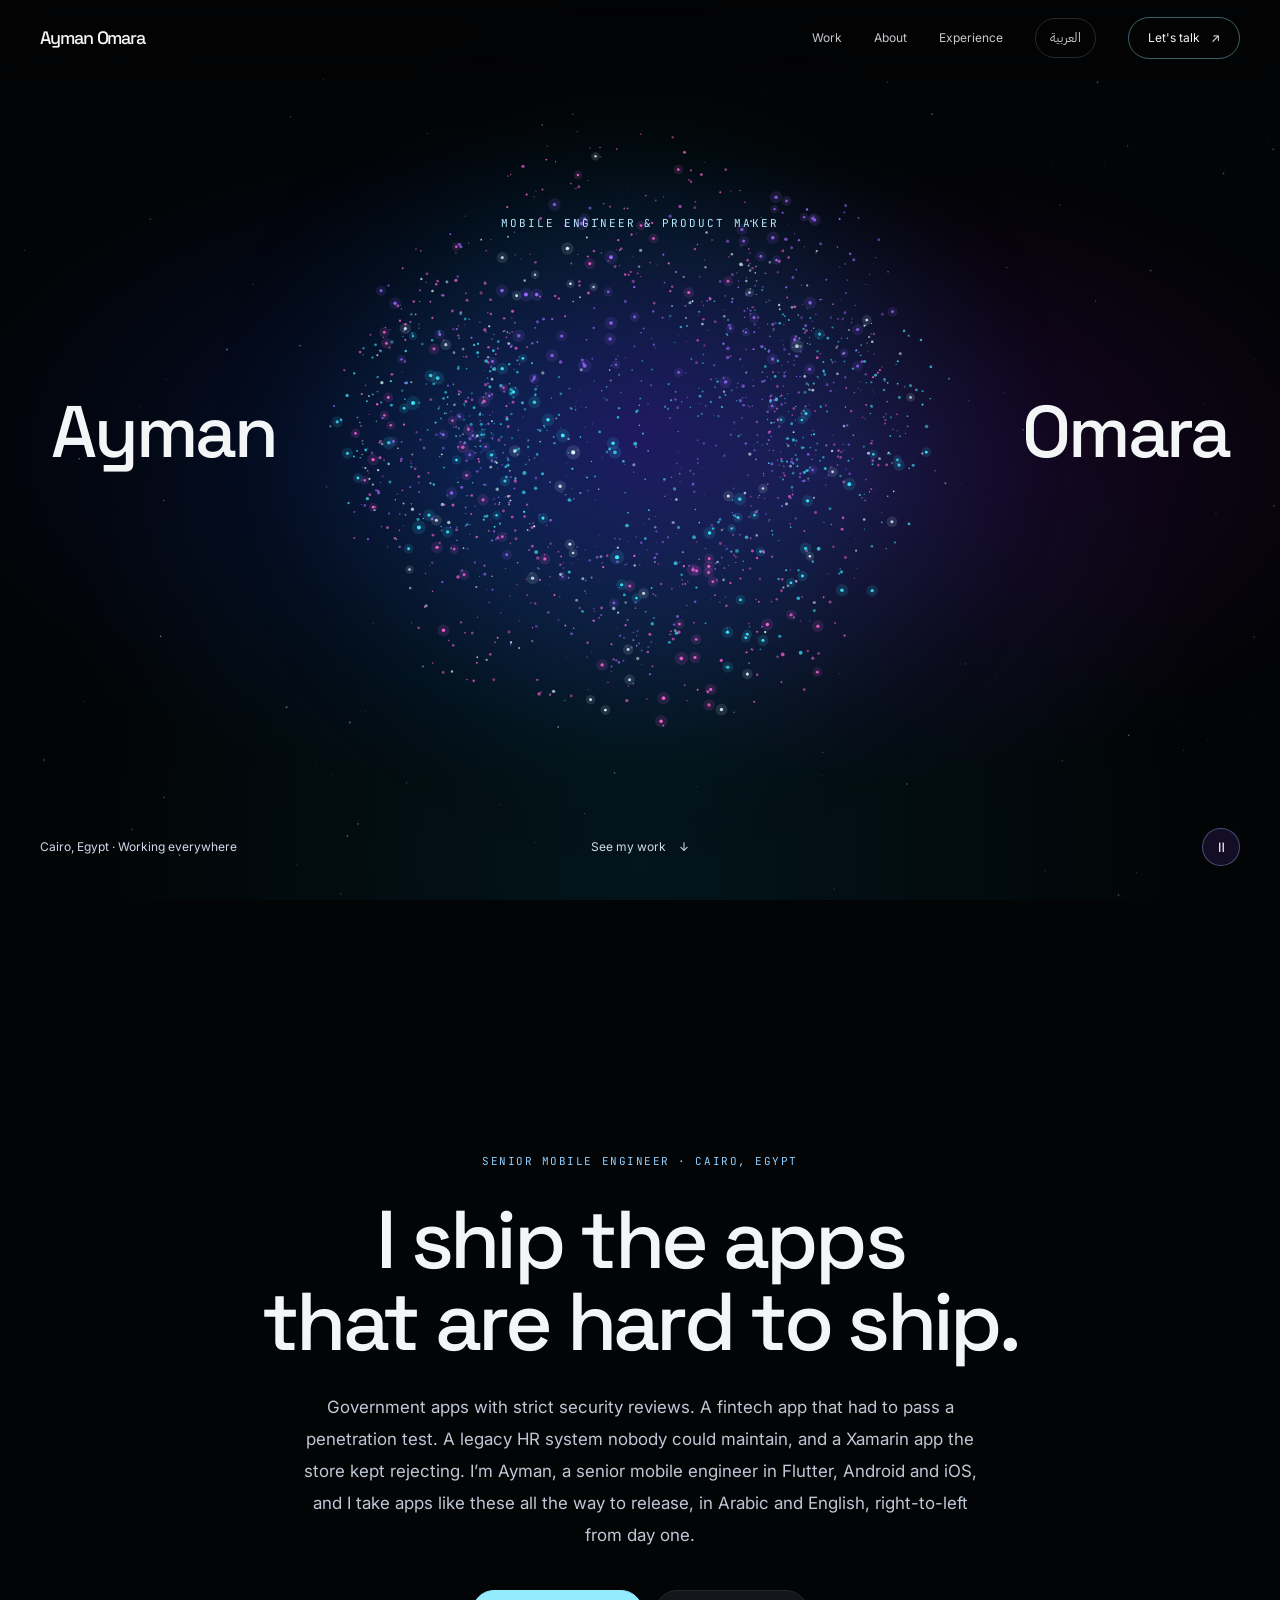
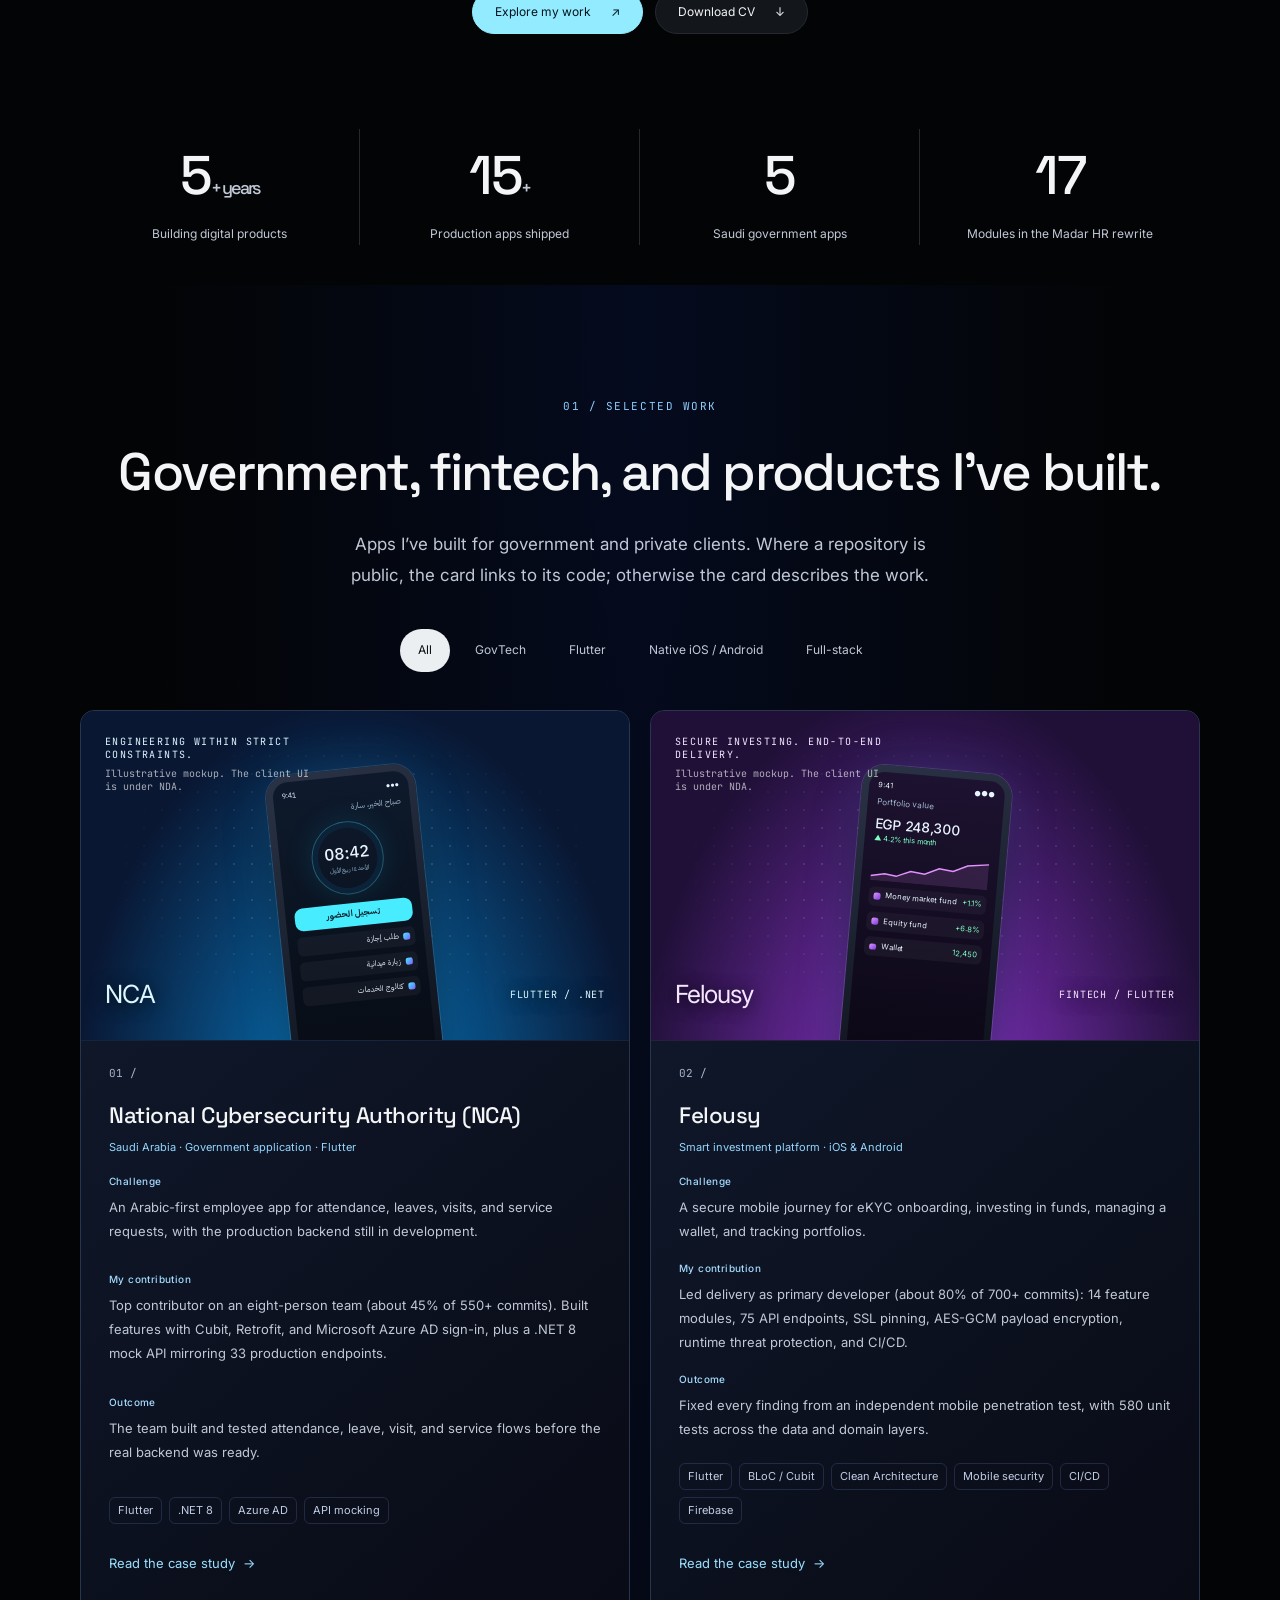
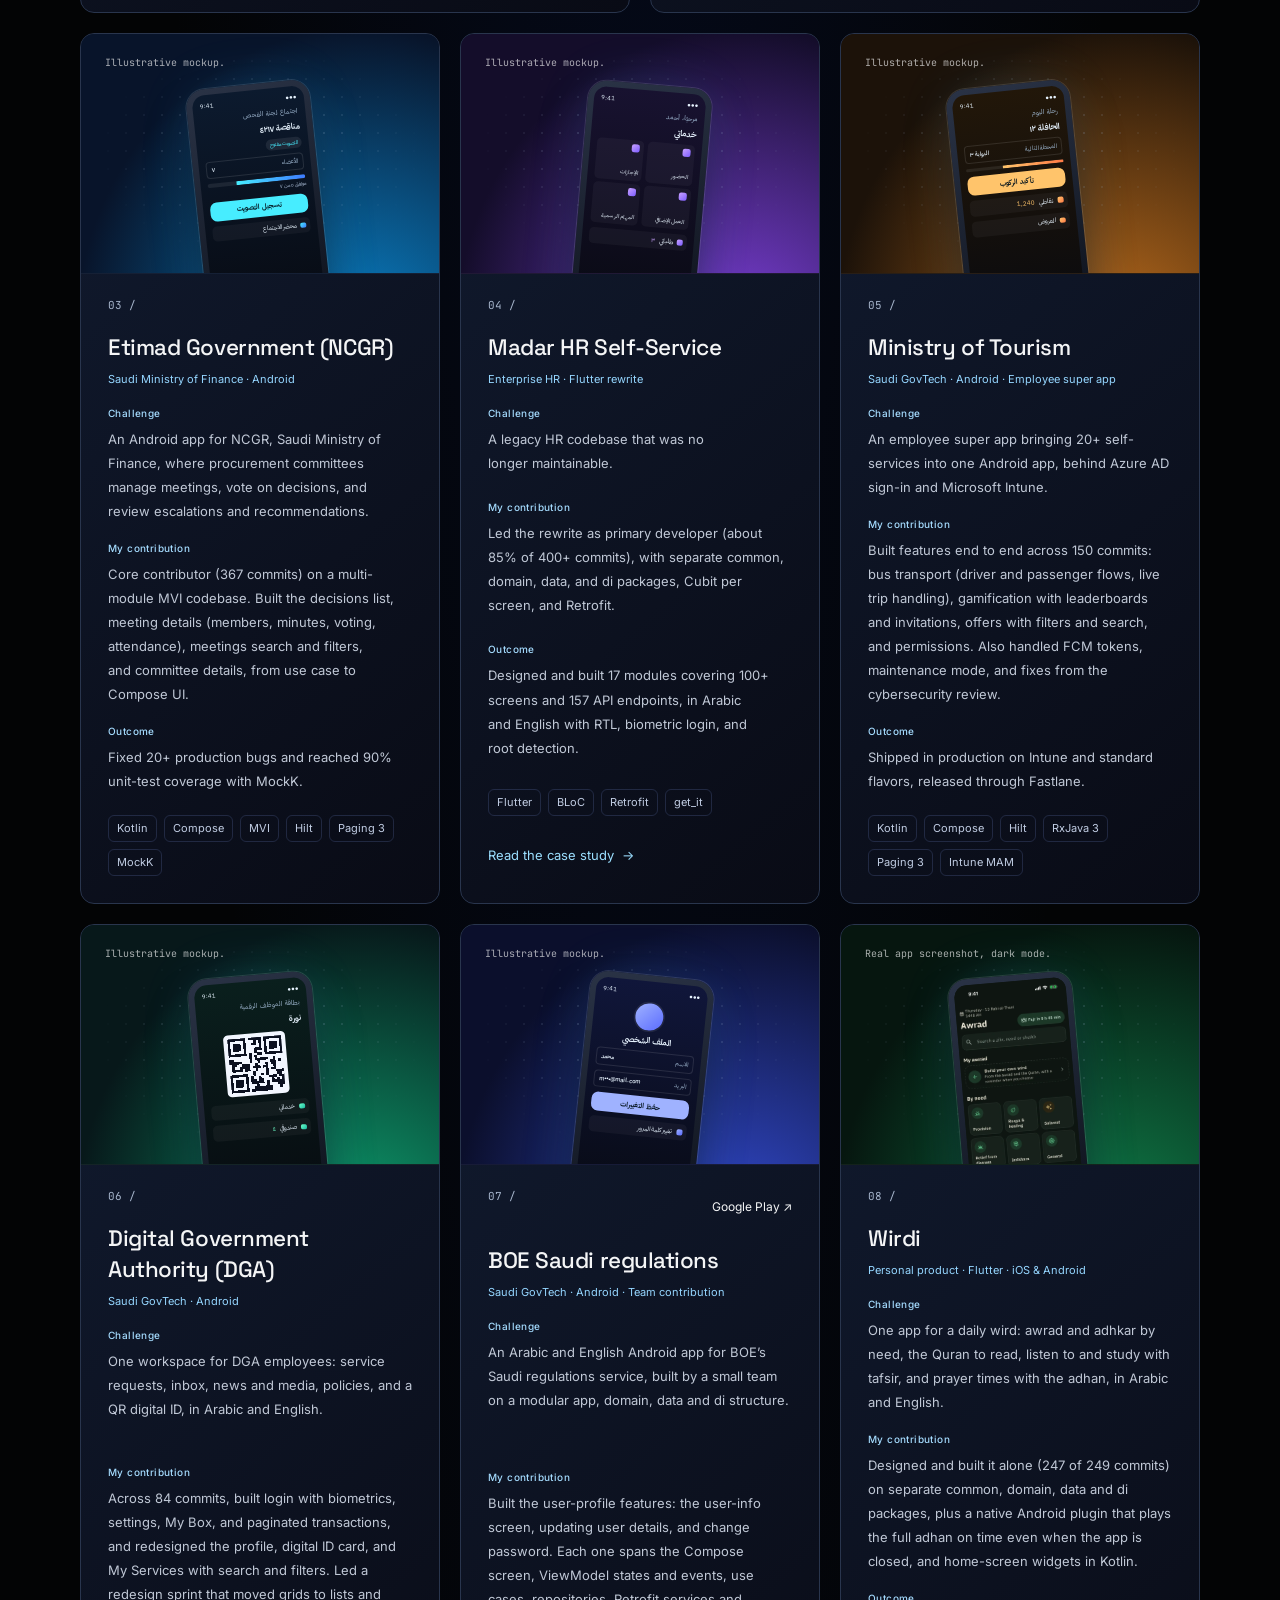
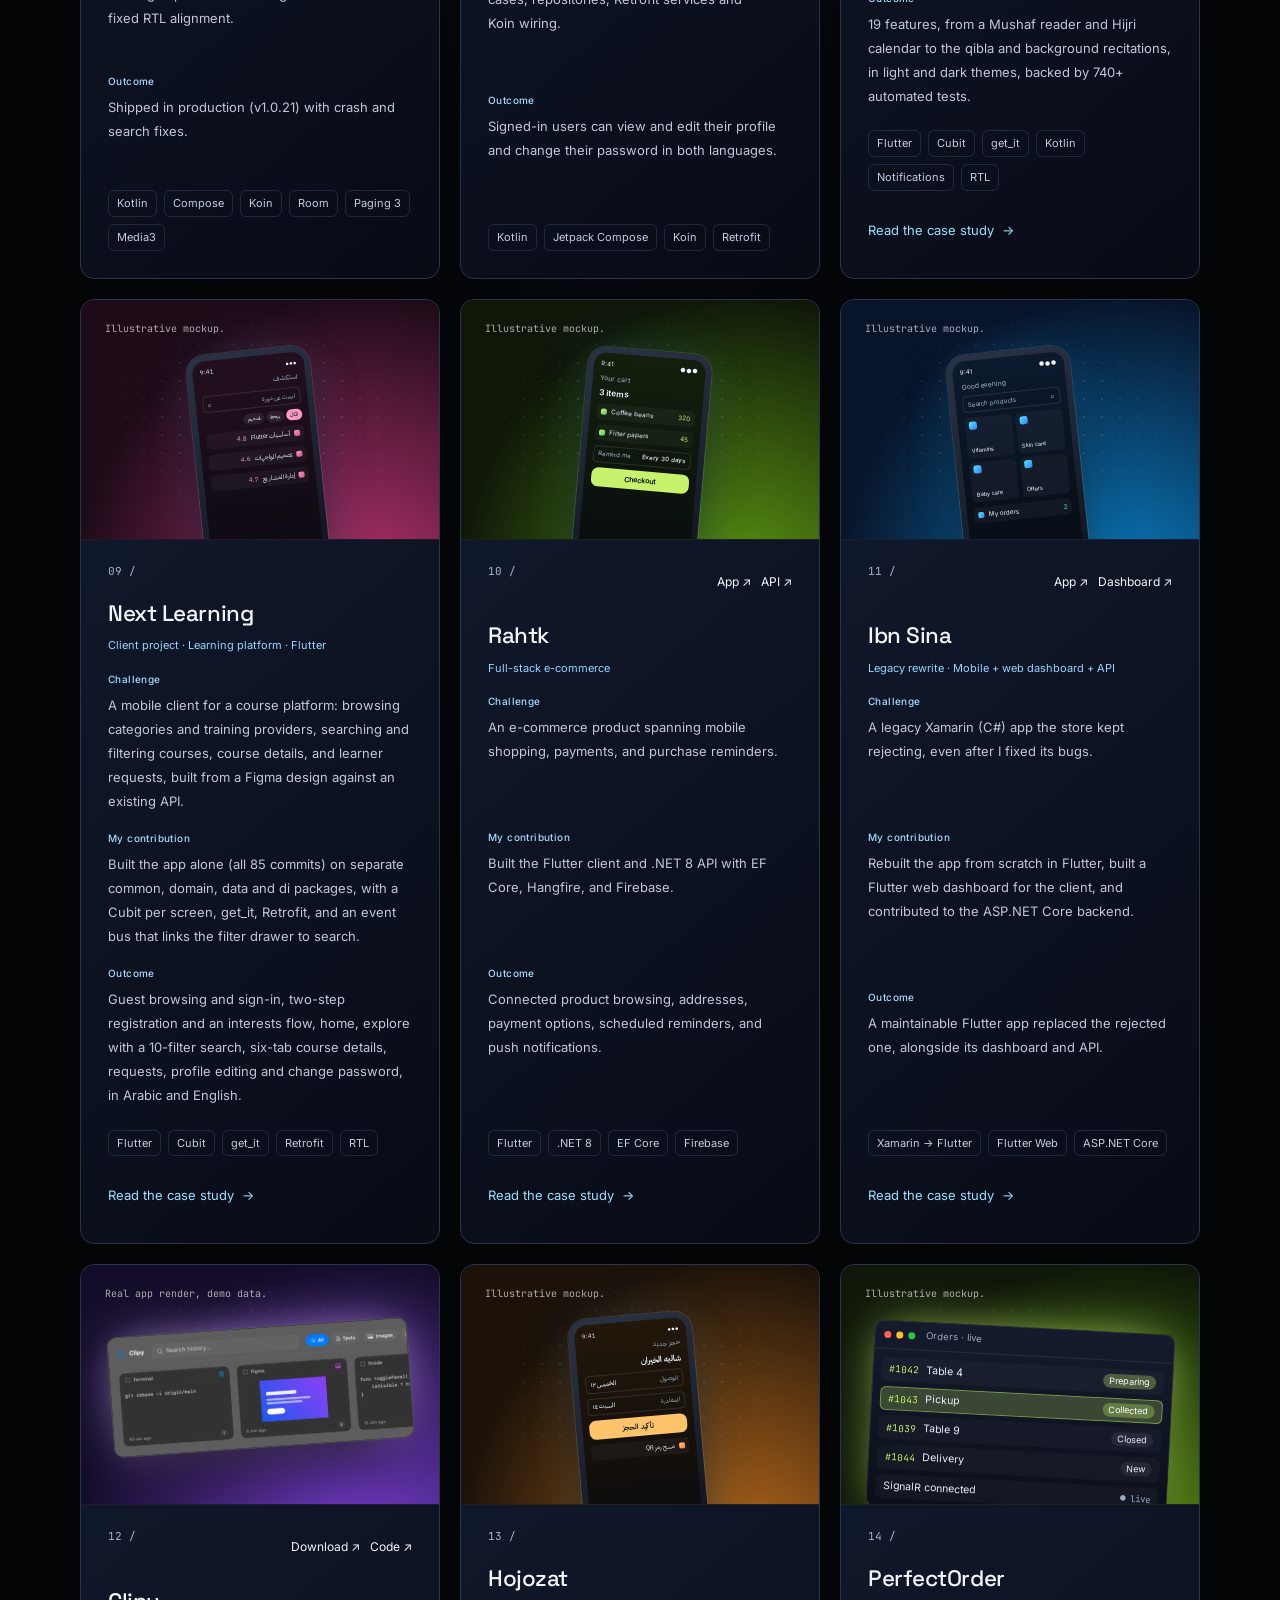
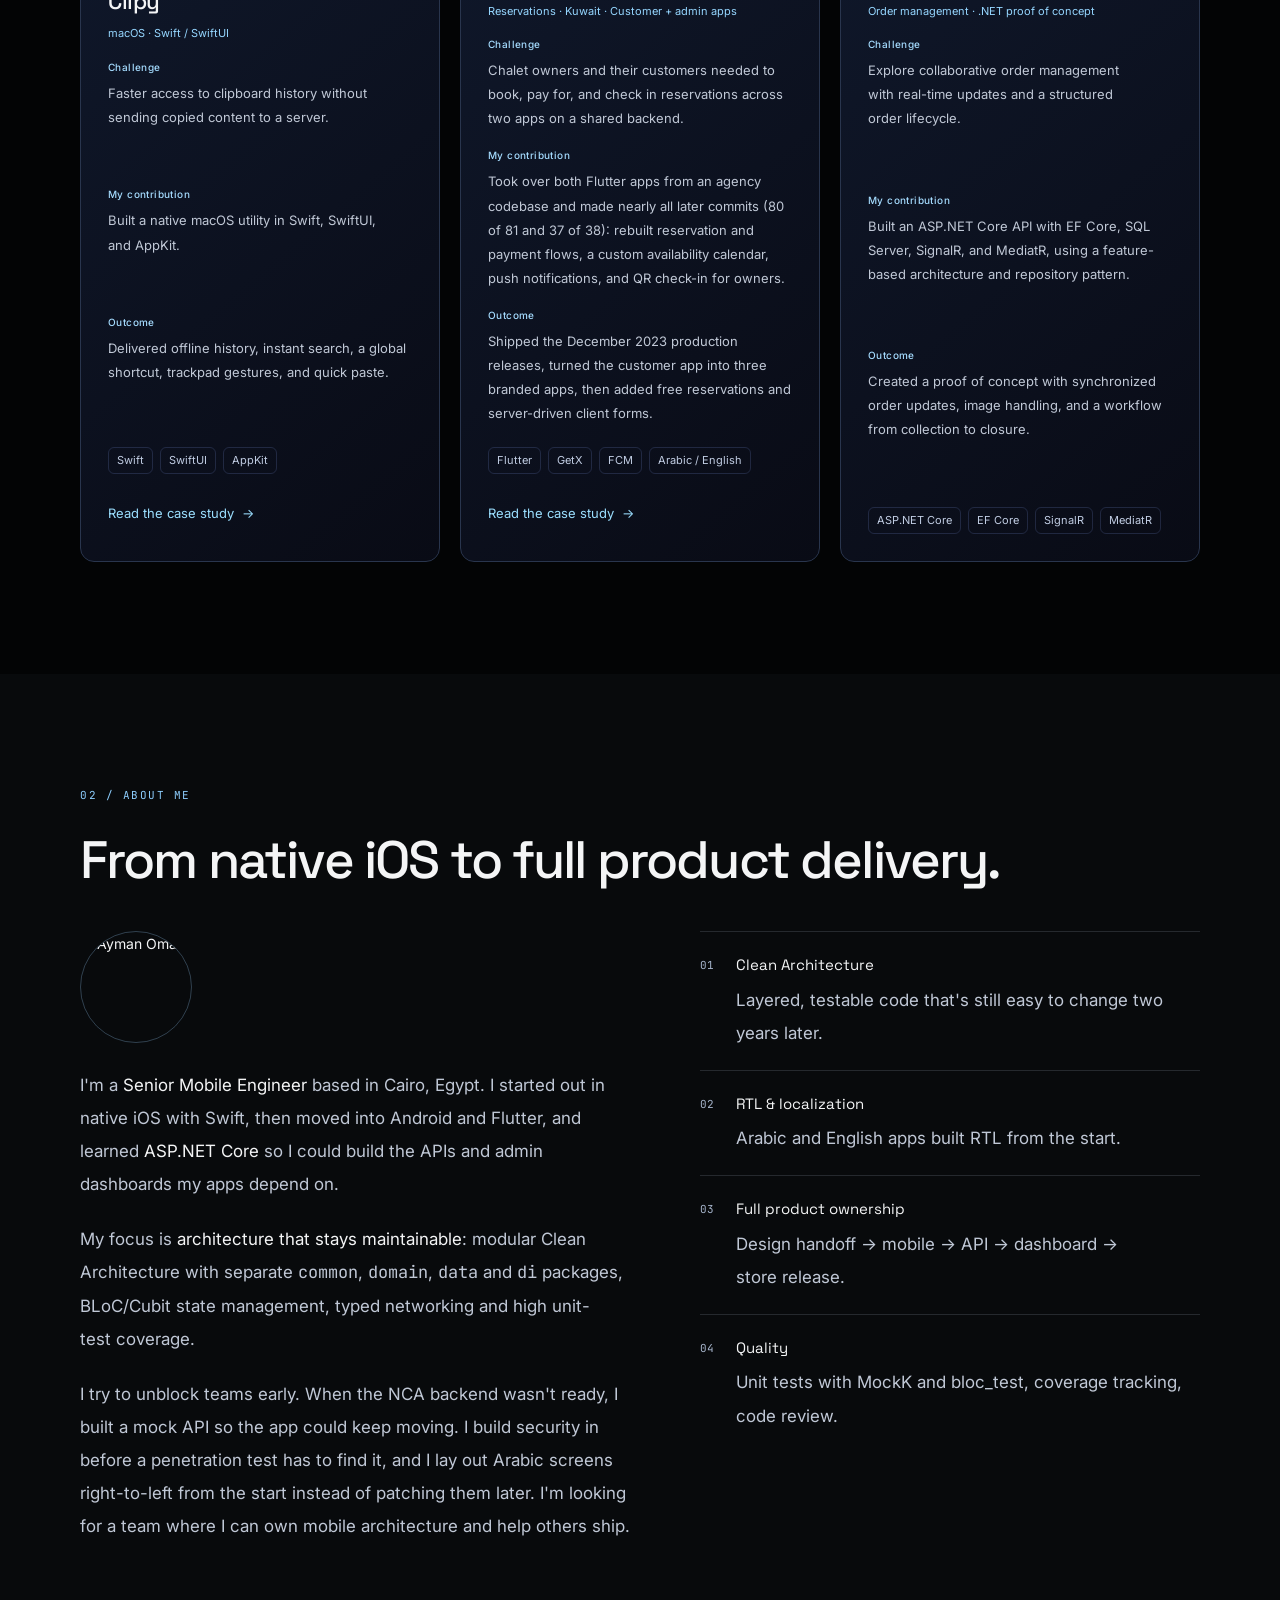
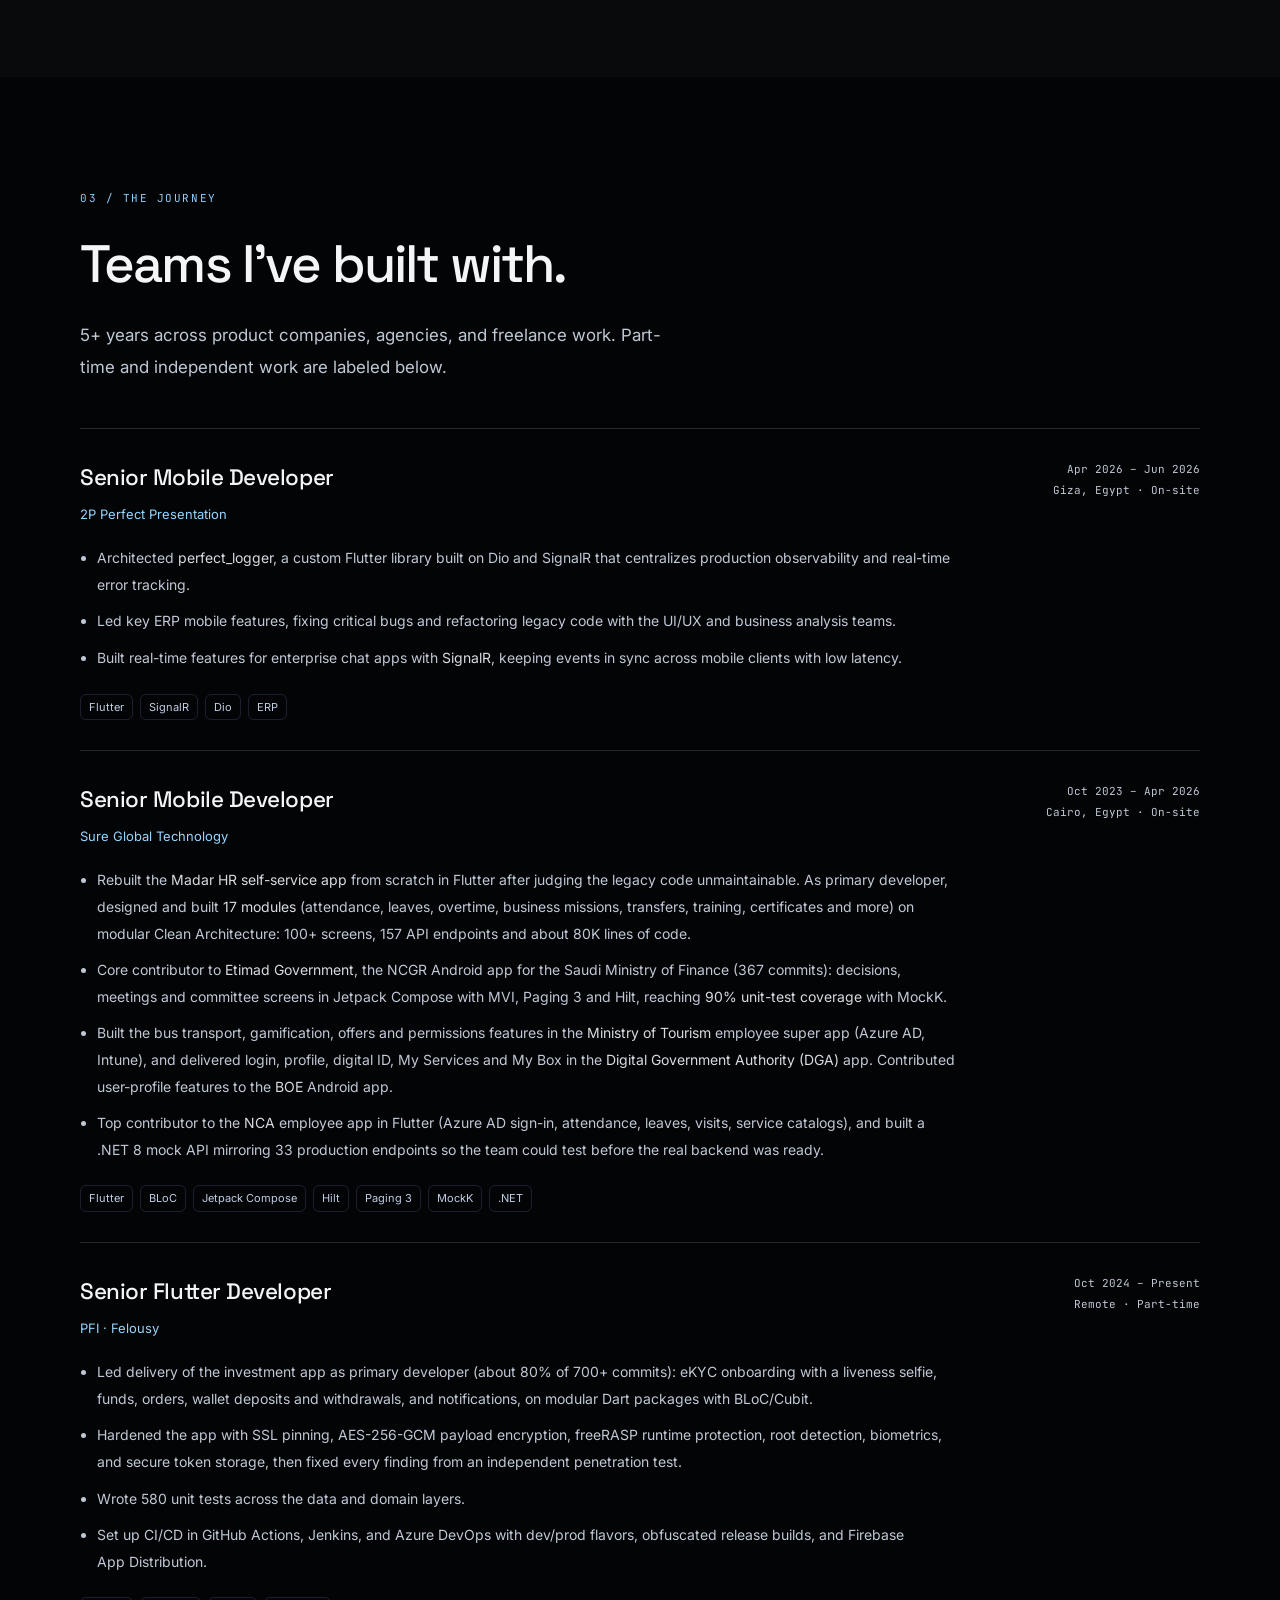
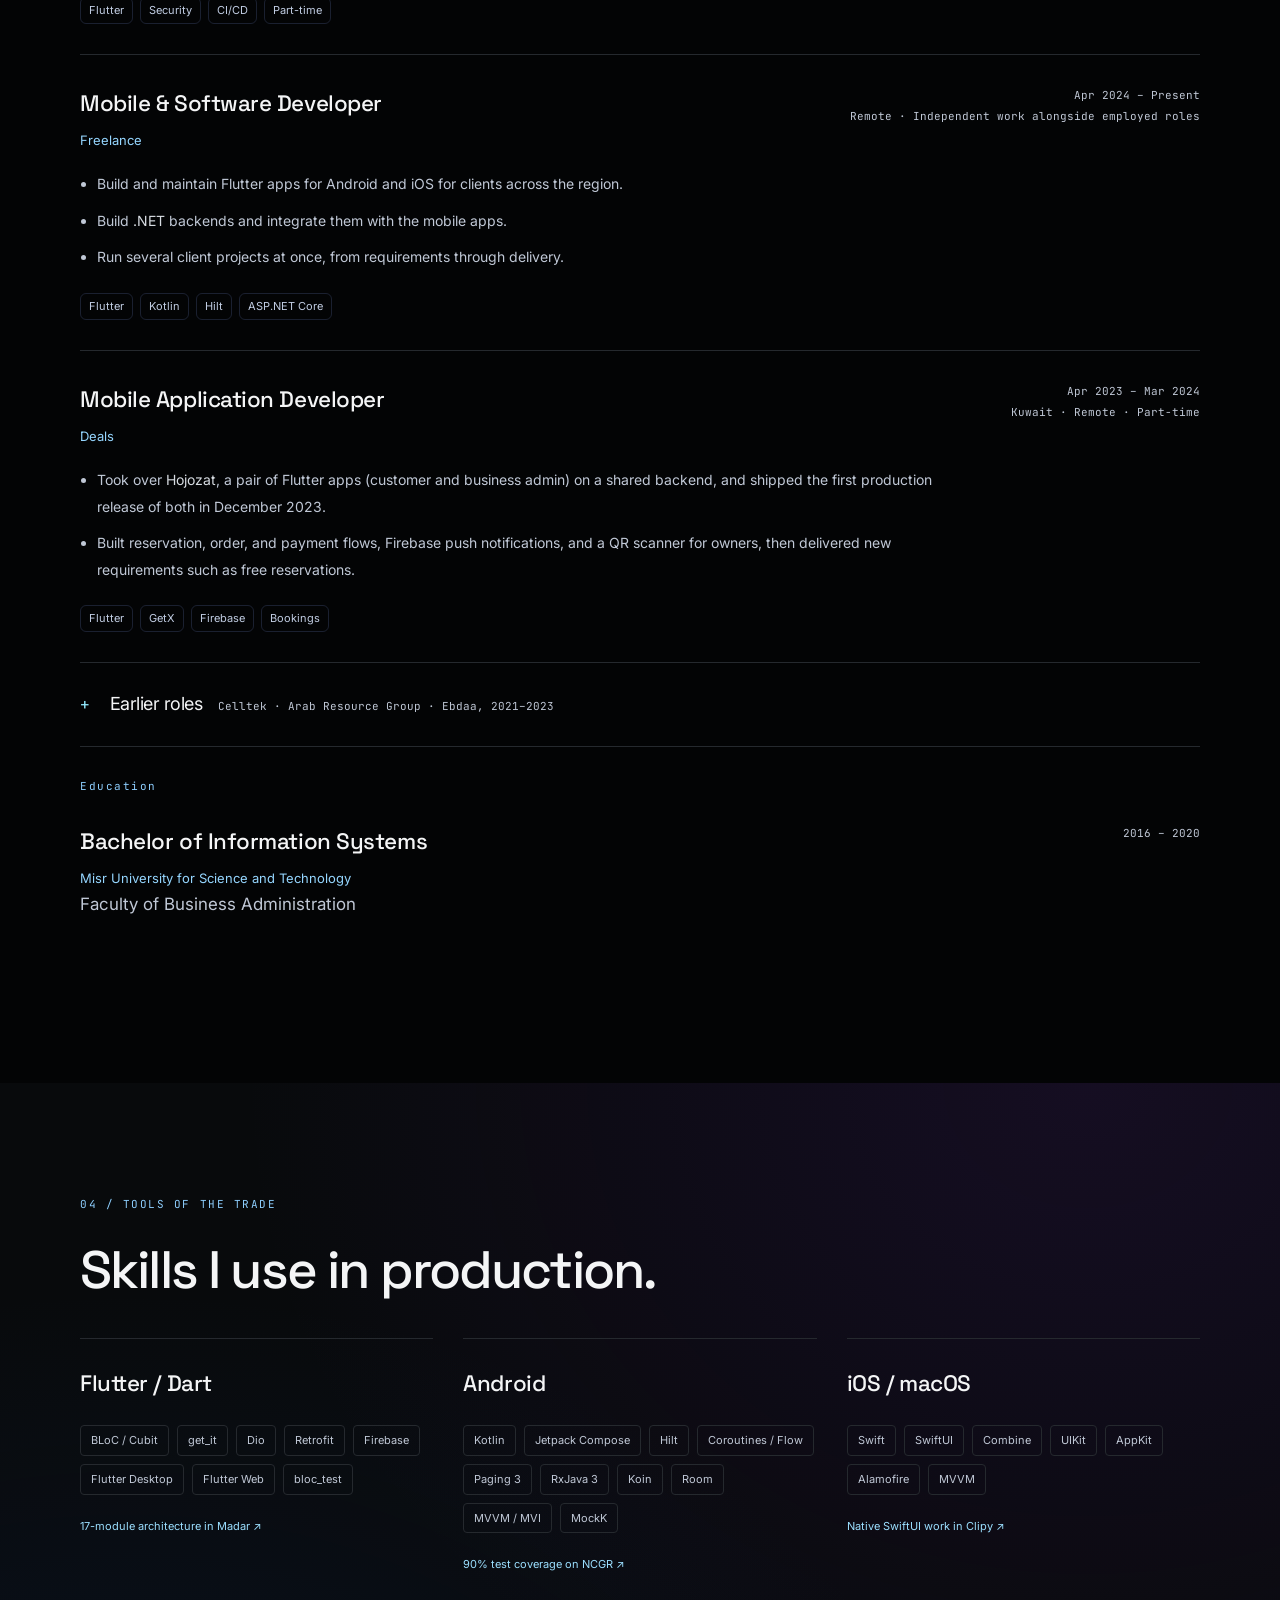
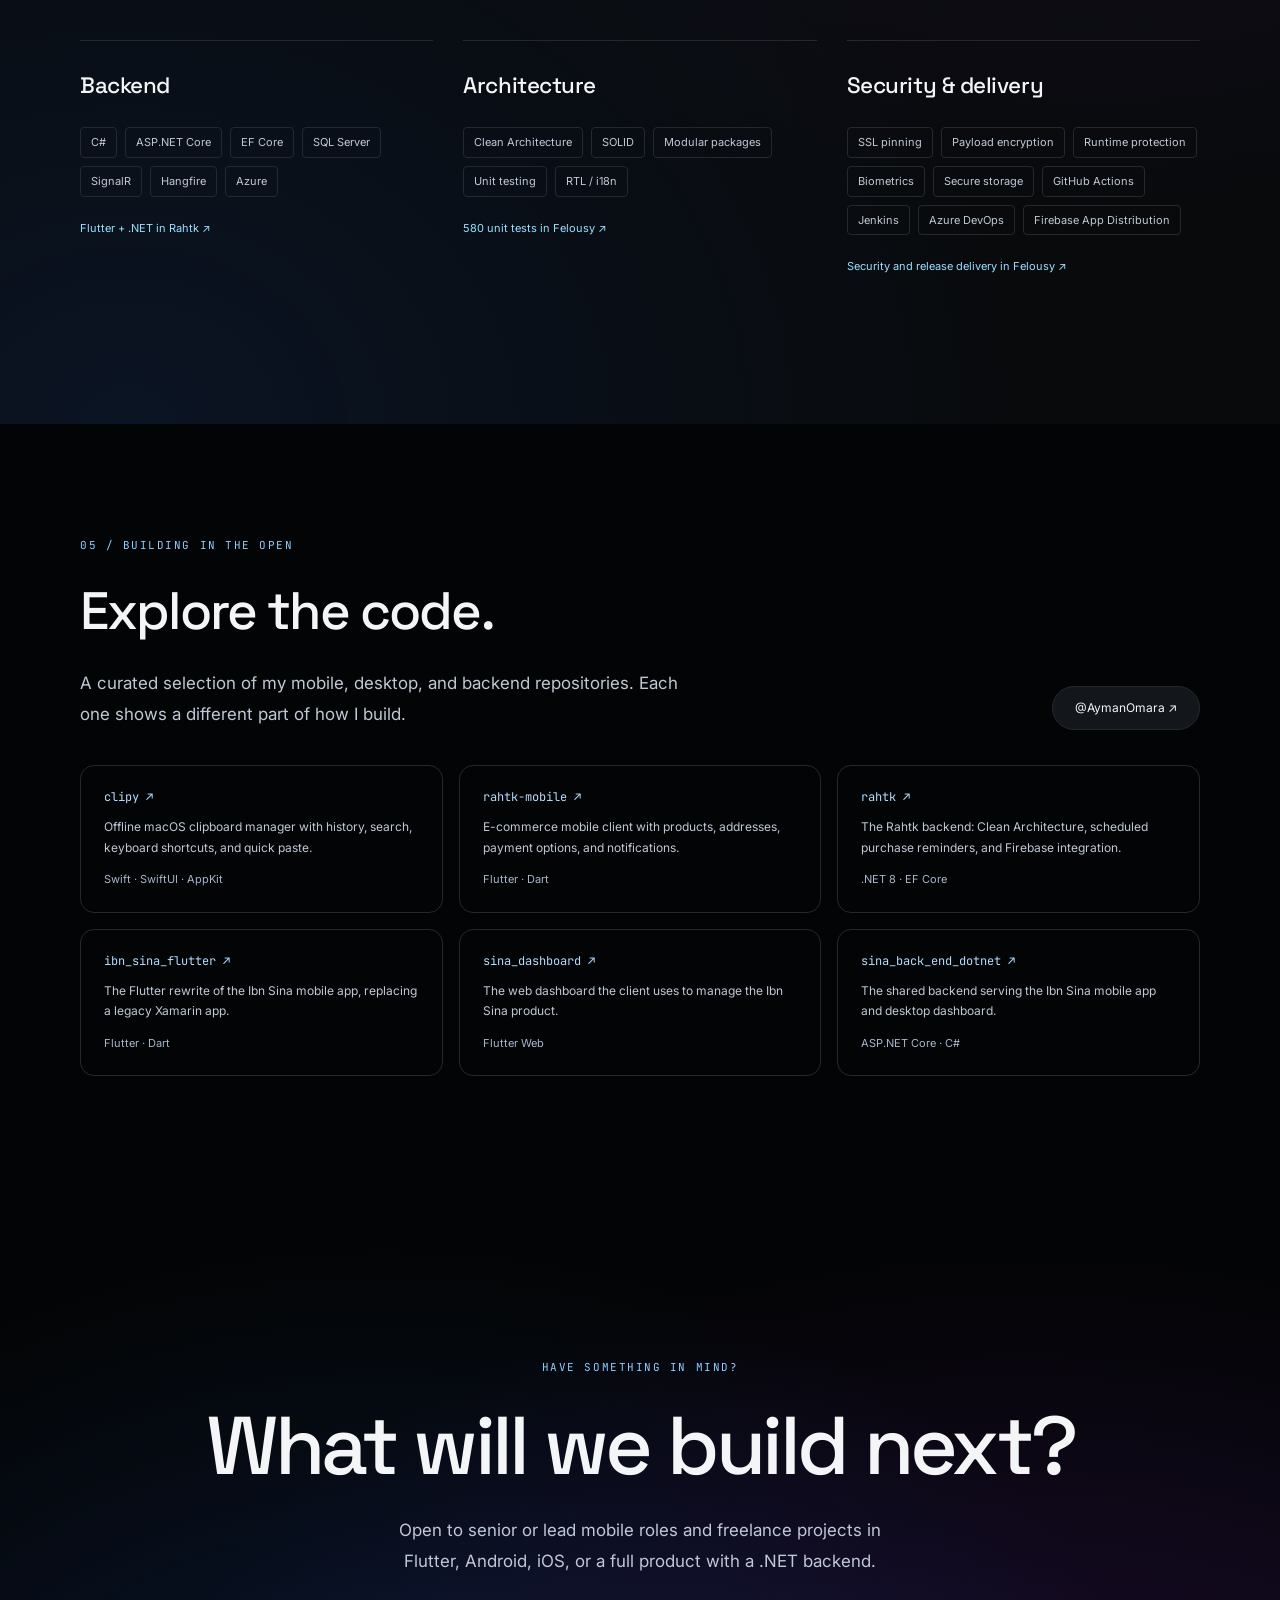
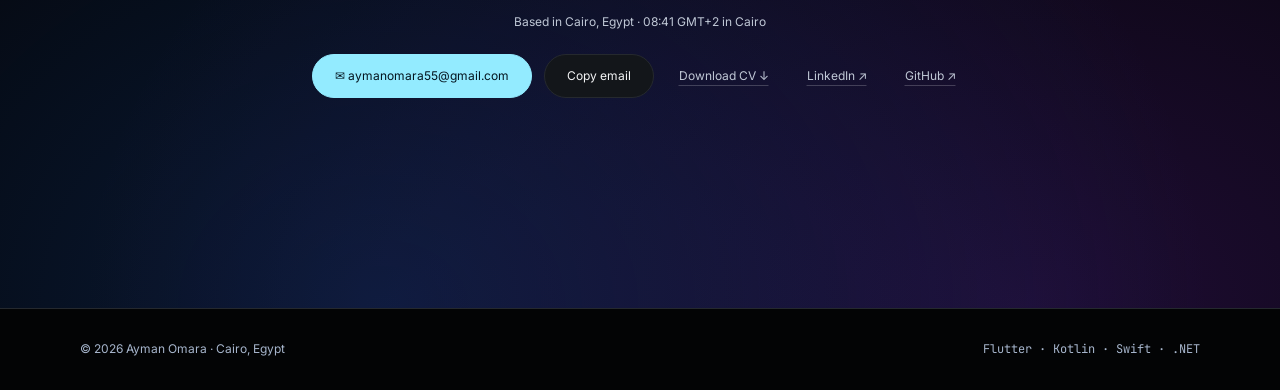
==== index.html @ 08ef7b0e "Add Clipy download: GitHub release link on the card and a Try it section Co-Authored-By: Claude Opus" ====
<!doctype html>
<html lang="en">
<head>
<meta charset="utf-8">
<meta name="viewport" content="width=device-width, initial-scale=1">
<title>Ayman Omara — Senior Mobile Engineer</title>
<meta name="description" content="Ayman Omara — Senior Mobile Engineer. Flutter, native Android (Kotlin, Compose), native iOS (Swift) and .NET backends. 15+ apps shipped for GovTech, FinTech and startups.">
<meta property="og:title" content="Ayman Omara — Senior Mobile Engineer">
<meta property="og:description" content="Flutter · Android · iOS · .NET — 15+ apps shipped for GovTech, FinTech and startups.">
<meta property="og:image" content="https://aymanomara.github.io/assets/social-preview.png">
<meta property="og:type" content="website">
<meta property="og:url" content="https://aymanomara.github.io/">
<meta property="og:image:width" content="1200">
<meta property="og:image:height" content="630">
<meta property="og:image:alt" content="Ayman Omara — Senior Mobile Engineer. Flutter, Kotlin, Swift and .NET.">
<meta name="twitter:card" content="summary_large_image">
<meta name="twitter:title" content="Ayman Omara — Senior Mobile Engineer">
<meta name="twitter:description" content="Arabic-first government and fintech apps. Flutter, Kotlin, Swift and .NET. 15+ apps shipped.">
<meta name="twitter:image" content="https://aymanomara.github.io/assets/social-preview.png">
<link rel="canonical" href="https://aymanomara.github.io/">
<link rel="alternate" hreflang="en" href="https://aymanomara.github.io/">
<link rel="alternate" hreflang="ar" href="https://aymanomara.github.io/ar/">
<script type="application/ld+json">{"@context": "https://schema.org", "@type": "Person", "name": "Ayman Omara", "url": "https://aymanomara.github.io/", "jobTitle": "Senior Mobile Engineer", "email": "mailto:aymanomara55@gmail.com", "sameAs": ["https://github.com/AymanOmara", "https://www.linkedin.com/in/ayman-omara"], "knowsAbout": ["Flutter", "Kotlin", "Jetpack Compose", "Swift", "ASP.NET Core", "Mobile application security", "Arabic localization", "Clean Architecture"]}</script>

<link rel="icon" type="image/svg+xml" href="assets/favicon.svg">
<link rel="preconnect" href="https://fonts.googleapis.com">
<link rel="preconnect" href="https://fonts.gstatic.com" crossorigin>
<link href="https://fonts.googleapis.com/css2?family=IBM+Plex+Sans+Arabic:wght@400;500;600&family=Inter:wght@400;500;600;700&family=JetBrains+Mono:wght@400&family=Space+Grotesk:wght@400;500;600&display=swap" rel="stylesheet">
<link rel="stylesheet" href="styles.css">
</head>
<body>

<a class="skip-link" href="#projects">Skip to work</a>
<nav aria-label="Main navigation">
  <div class="wrap">
    <a href="#top" class="logo" aria-label="Ayman Omara home">Ayman Omara</a>
    <div class="nav-actions">
      <div class="links" id="links">
        <a href="#projects">Work</a>
        <a href="#about">About</a>
        <a href="#experience">Experience</a>
        <a href="ar/" class="lang-switch" lang="ar" hreflang="ar">العربية</a>
        <a href="#contact" class="nav-contact">Let's talk <span>↗</span></a>
      </div>
      <button class="icon-btn menu-btn" id="menu" aria-label="Open navigation" aria-controls="links" aria-expanded="false">☰</button>
    </div>
  </div>
</nav>
<main>
<header class="hero" id="top">
  <div class="universe" id="universe">
    <div class="nebula" aria-hidden="true"></div>
    <canvas id="starfield" tabindex="0" role="img" aria-label="An interactive constellation. Drag horizontally or use the arrow keys to rotate.">An abstract constellation of points orbiting a luminous center.</canvas>
    <h1 class="hero-name"><span>Ayman</span><span>Omara</span></h1>
    <p class="hero-kicker">MOBILE ENGINEER &amp; PRODUCT MAKER</p>
    <div class="hero-baseline"><span>Cairo, Egypt · Working everywhere</span><a href="#introduction">See my work <span>↓</span></a><button id="motion" aria-label="Pause constellation animation" aria-pressed="false" hidden>Ⅱ</button></div>
  </div>
</header>
<section class="introduction" id="introduction">
  <div class="reading-width reveal">
    <div class="eyebrow">SENIOR MOBILE ENGINEER · CAIRO, EGYPT</div>
    <h2>I ship the apps<br>that are hard to ship.</h2>
    <p>Government apps with strict security reviews. A fintech app that had to pass a penetration test. A legacy HR system nobody could maintain, and a Xamarin app the store kept rejecting. I’m Ayman, a senior mobile engineer in Flutter, Android and iOS, and I take apps like these all the way to release, in Arabic and English, right-to-left from day one.</p>
    <div class="intro-actions"><a class="btn primary" href="#projects">Explore my work <span>↗</span></a><a class="btn ghost" href="assets/Ayman-Omara-CV.pdf" download>Download CV <span>↓</span></a></div>
  </div>
  <div class="stats wrap">
    <div class="stat"><b>5<span>+ years</span></b><span>Building digital products</span></div><div class="stat"><b>15<span>+</span></b><span>Production apps shipped</span></div><div class="stat"><b>5</b><span>Saudi government apps</span></div><div class="stat"><b>17</b><span>Modules in the Madar HR rewrite</span></div>
  </div>
</section>
<section id="projects">
  <div class="wrap">
    <div class="reveal">
      <div class="eyebrow">01 / SELECTED WORK</div>
      <h2>Government, fintech, and products I’ve built.</h2>
      <p class="lead">Apps I’ve built for government and private clients. Where a repository is public, the card links to its code; otherwise the card describes the work.</p>
    </div>
    <div class="filters reveal" id="filters">
      <button class="filter active" data-f="all">All</button>
      <button class="filter" data-f="gov">GovTech</button>
      <button class="filter" data-f="flutter">Flutter</button>
      <button class="filter" data-f="native">Native iOS / Android</button>
      <button class="filter" data-f="fullstack">Full-stack</button>
    </div>
    <div class="grid" id="grid">
      <article class="proj reveal featured featured-gov" data-cat="gov flutter fullstack" id="project-nca">
        <div class="project-art gov-art" aria-hidden="true"><span class="project-art-label">ENGINEERING WITHIN STRICT CONSTRAINTS.</span><span class="mock-note">Illustrative mockup. The client UI is under NDA.</span><div class="phone phone-art" dir="rtl" lang="ar"><div class="phone-screen">
          <div class="ph-status"><span>9:41</span><span>●●●</span></div>
          <div class="ph-greet">صباح الخير، سارة</div>
          <div class="ph-clock"><b>08:42</b><small>الأحد ١٤ ربيع الأول</small></div>
          <div class="ph-cta">تسجيل الحضور</div>
          <div class="ph-row"><i></i>طلب إجازة</div><div class="ph-row"><i></i>زيارة ميدانية</div><div class="ph-row"><i></i>كتالوج الخدمات</div>
        </div></div><span class="project-art-bottom">NCA <b>FLUTTER / .NET</b></span></div>
        <div class="proj-top"><div class="proj-ico">01 /</div></div>
        <h3>National Cybersecurity Authority (NCA)</h3><div class="kind">Saudi Arabia · Government application · Flutter</div>
        <dl class="project-story"><div><dt>Challenge</dt><dd>An Arabic-first employee app for attendance, leaves, visits, and service requests, with the production backend still in development.</dd></div><div><dt>My contribution</dt><dd>Top contributor on an eight-person team (about 45% of 550+ commits). Built features with Cubit, Retrofit, and Microsoft Azure AD sign-in, plus a .NET 8 mock API mirroring 33 production endpoints.</dd></div><div><dt>Outcome</dt><dd>The team built and tested attendance, leave, visit, and service flows before the real backend was ready.</dd></div></dl>
        <div class="tags"><span class="tag">Flutter</span><span class="tag">.NET 8</span><span class="tag">Azure AD</span><span class="tag">API mocking</span></div>
        <a class="case-link" href="work/nca.html">Read the case study <span aria-hidden="true">→</span></a>
      </article>
      <article class="proj reveal featured featured-hr" data-cat="flutter" id="project-felousy">
        <div class="project-art hr-art" aria-hidden="true"><span class="project-art-label">SECURE INVESTING. END-TO-END DELIVERY.</span><span class="mock-note">Illustrative mockup. The client UI is under NDA.</span><div class="phone phone-art"><div class="phone-screen">
          <div class="ph-status"><span>9:41</span><span>●●●</span></div>
          <div class="ph-greet">Portfolio value</div>
          <div class="ph-value"><b>EGP 248,300</b><small>▲ 4.2% this month</small></div>
          <svg class="ph-chart" viewBox="0 0 100 40" preserveAspectRatio="none"><path d="M0 34 L12 30 L22 32 L34 24 L46 26 L58 17 L70 19 L82 10 L100 6" /><path class="fill" d="M0 34 L12 30 L22 32 L34 24 L46 26 L58 17 L70 19 L82 10 L100 6 V40 H0Z" /></svg>
          <div class="ph-row"><i></i>Money market fund<em>+1.1%</em></div><div class="ph-row"><i></i>Equity fund<em>+6.8%</em></div><div class="ph-row"><i></i>Wallet<em>12,450</em></div>
        </div></div><span class="project-art-bottom">Felousy <b>FINTECH / FLUTTER</b></span></div>
        <div class="proj-top"><div class="proj-ico">02 /</div></div>
        <h3>Felousy</h3><div class="kind">Smart investment platform · iOS &amp; Android</div>
        <dl class="project-story"><div><dt>Challenge</dt><dd>A secure mobile journey for eKYC onboarding, investing in funds, managing a wallet, and tracking portfolios.</dd></div><div><dt>My contribution</dt><dd>Led delivery as primary developer (about 80% of 700+ commits): 14 feature modules, 75 API endpoints, SSL pinning, AES-GCM payload encryption, runtime threat protection, and CI/CD.</dd></div><div><dt>Outcome</dt><dd>Fixed every finding from an independent mobile penetration test, with 580 unit tests across the data and domain layers.</dd></div></dl>
        <div class="tags"><span class="tag">Flutter</span><span class="tag">BLoC / Cubit</span><span class="tag">Clean Architecture</span><span class="tag">Mobile security</span><span class="tag">CI/CD</span><span class="tag">Firebase</span></div>
        <a class="case-link" href="work/felousy.html">Read the case study <span aria-hidden="true">→</span></a>
      </article>

      <article class="proj reveal with-art" data-cat="gov native" id="project-ncgr">
        <div class="project-art art-mini art-sky" aria-hidden="true"><span class="project-art-label">PROCUREMENT COMMITTEES, ON MOBILE.</span><span class="mock-note">Illustrative mockup.</span><div class="phone phone-art" dir="rtl" lang="ar"><div class="phone-screen">
          <div class="ph-status"><span>9:41</span><span>●●●</span></div>
          <div class="ph-greet">اجتماع لجنة الفحص</div><div class="ph-title">مناقصة ٤٢١٧</div><div class="ph-badge">التصويت مفتوح</div><div class="ph-field">الأعضاء<b>٧</b></div><div class="ph-bar" style="--w:71%"><i></i></div><div class="ph-small">موافق ٥ من ٧</div><div class="ph-cta">تسجيل التصويت</div><div class="ph-row"><i></i>محضر الاجتماع</div>
        </div></div></div>
        <div class="proj-top"><div class="proj-ico">03 /</div></div>
        <h3>Etimad Government (NCGR)</h3><div class="kind">Saudi Ministry of Finance · Android</div>
        <dl class="project-story"><div><dt>Challenge</dt><dd>An Android app for NCGR, Saudi Ministry of Finance, where procurement committees manage meetings, vote on decisions, and review escalations and recommendations.</dd></div><div><dt>My contribution</dt><dd>Core contributor (367 commits) on a multi-module MVI codebase. Built the decisions list, meeting details (members, minutes, voting, attendance), meetings search and filters, and committee details, from use case to Compose UI.</dd></div><div><dt>Outcome</dt><dd>Fixed 20+ production bugs and reached 90% unit-test coverage with MockK.</dd></div></dl>
        <div class="tags"><span class="tag">Kotlin</span><span class="tag">Compose</span><span class="tag">MVI</span><span class="tag">Hilt</span><span class="tag">Paging 3</span><span class="tag">MockK</span></div>
      </article>
      <article class="proj reveal with-art" data-cat="gov flutter" id="project-madar">
        <div class="project-art art-mini art-violet" style="--tilt:5deg" aria-hidden="true"><span class="project-art-label">17 MODULES. ONE ARCHITECTURE.</span><span class="mock-note">Illustrative mockup.</span><div class="phone phone-art" dir="rtl" lang="ar"><div class="phone-screen">
          <div class="ph-status"><span>9:41</span><span>●●●</span></div>
          <div class="ph-greet">مرحبًا، أحمد</div><div class="ph-title">خدماتي</div><div class="ph-grid"><div class="ph-tile"><i></i><span>الحضور</span></div><div class="ph-tile"><i></i><span>الإجازات</span></div><div class="ph-tile"><i></i><span>العمل الإضافي</span></div><div class="ph-tile"><i></i><span>المهام الرسمية</span></div></div><div class="ph-row"><i></i>طلباتي<em>٣</em></div>
        </div></div></div>
        <div class="proj-top"><div class="proj-ico">04 /</div></div>
        <h3>Madar HR Self-Service</h3><div class="kind">Enterprise HR · Flutter rewrite</div>
        <dl class="project-story"><div><dt>Challenge</dt><dd>A legacy HR codebase that was no longer maintainable.</dd></div><div><dt>My contribution</dt><dd>Led the rewrite as primary developer (about 85% of 400+ commits), with separate common, domain, data, and di packages, Cubit per screen, and Retrofit.</dd></div><div><dt>Outcome</dt><dd>Designed and built 17 modules covering 100+ screens and 157 API endpoints, in Arabic and English with RTL, biometric login, and root detection.</dd></div></dl>
        <div class="tags"><span class="tag">Flutter</span><span class="tag">BLoC</span><span class="tag">Retrofit</span><span class="tag">get_it</span></div>
        <a class="case-link" href="work/madar.html">Read the case study <span aria-hidden="true">→</span></a>
      </article>
      <article class="proj reveal with-art" data-cat="gov native" id="project-tourism">
        <div class="project-art art-mini art-sand" aria-hidden="true"><span class="project-art-label">20+ SERVICES IN ONE APP.</span><span class="mock-note">Illustrative mockup.</span><div class="phone phone-art" dir="rtl" lang="ar"><div class="phone-screen">
          <div class="ph-status"><span>9:41</span><span>●●●</span></div>
          <div class="ph-greet">رحلة اليوم</div><div class="ph-title">الحافلة ١٢</div><div class="ph-field">المحطة التالية<b>البوابة ٣</b></div><div class="ph-bar" style="--w:62%"><i></i></div><div class="ph-cta">تأكيد الركوب</div><div class="ph-row"><i></i>نقاطي<em>1,240</em></div><div class="ph-row"><i></i>العروض</div>
        </div></div></div>
        <div class="proj-top"><div class="proj-ico">05 /</div></div>
        <h3>Ministry of Tourism</h3><div class="kind">Saudi GovTech · Android · Employee super app</div>
        <dl class="project-story"><div><dt>Challenge</dt><dd>An employee super app bringing 20+ self-services into one Android app, behind Azure AD sign-in and Microsoft Intune.</dd></div><div><dt>My contribution</dt><dd>Built features end to end across 150 commits: bus transport (driver and passenger flows, live trip handling), gamification with leaderboards and invitations, offers with filters and search, and permissions. Also handled FCM tokens, maintenance mode, and fixes from the cybersecurity review.</dd></div><div><dt>Outcome</dt><dd>Shipped in production on Intune and standard flavors, released through Fastlane.</dd></div></dl>
        <div class="tags"><span class="tag">Kotlin</span><span class="tag">Compose</span><span class="tag">Hilt</span><span class="tag">RxJava 3</span><span class="tag">Paging 3</span><span class="tag">Intune MAM</span></div>
      </article>
      <article class="proj reveal with-art" data-cat="gov native" id="project-dga">
        <div class="project-art art-mini art-mint" style="--tilt:-5deg" aria-hidden="true"><span class="project-art-label">ONE WORKSPACE FOR EVERY EMPLOYEE.</span><span class="mock-note">Illustrative mockup.</span><div class="phone phone-art" dir="rtl" lang="ar"><div class="phone-screen">
          <div class="ph-status"><span>9:41</span><span>●●●</span></div>
          <div class="ph-greet">بطاقة الموظف الرقمية</div><div class="ph-title">نورة</div><div class="ph-qr"><svg viewBox="0 0 21 21" shape-rendering="crispEdges"><rect x="0" y="0" width="1" height="1"/><rect x="0" y="1" width="1" height="1"/><rect x="0" y="2" width="1" height="1"/><rect x="0" y="3" width="1" height="1"/><rect x="0" y="4" width="1" height="1"/><rect x="0" y="5" width="1" height="1"/><rect x="0" y="6" width="1" height="1"/><rect x="0" y="8" width="1" height="1"/><rect x="0" y="9" width="1" height="1"/><rect x="0" y="14" width="1" height="1"/><rect x="0" y="15" width="1" height="1"/><rect x="0" y="16" width="1" height="1"/><rect x="0" y="17" width="1" height="1"/><rect x="0" y="18" width="1" height="1"/><rect x="0" y="19" width="1" height="1"/><rect x="0" y="20" width="1" height="1"/><rect x="1" y="0" width="1" height="1"/><rect x="1" y="6" width="1" height="1"/><rect x="1" y="8" width="1" height="1"/><rect x="1" y="9" width="1" height="1"/><rect x="1" y="10" width="1" height="1"/><rect x="1" y="11" width="1" height="1"/><rect x="1" y="12" width="1" height="1"/><rect x="1" y="14" width="1" height="1"/><rect x="1" y="20" width="1" height="1"/><rect x="2" y="0" width="1" height="1"/><rect x="2" y="2" width="1" height="1"/><rect x="2" y="3" width="1" height="1"/><rect x="2" y="4" width="1" height="1"/><rect x="2" y="6" width="1" height="1"/><rect x="2" y="9" width="1" height="1"/><rect x="2" y="10" width="1" height="1"/><rect x="2" y="12" width="1" height="1"/><rect x="2" y="14" width="1" height="1"/><rect x="2" y="16" width="1" height="1"/><rect x="2" y="17" width="1" height="1"/><rect x="2" y="18" width="1" height="1"/><rect x="2" y="20" width="1" height="1"/><rect x="3" y="0" width="1" height="1"/><rect x="3" y="2" width="1" height="1"/><rect x="3" y="3" width="1" height="1"/><rect x="3" y="4" width="1" height="1"/><rect x="3" y="6" width="1" height="1"/><rect x="3" y="9" width="1" height="1"/><rect x="3" y="12" width="1" height="1"/><rect x="3" y="14" width="1" height="1"/><rect x="3" y="16" width="1" height="1"/><rect x="3" y="17" width="1" height="1"/><rect x="3" y="18" width="1" height="1"/><rect x="3" y="20" width="1" height="1"/><rect x="4" y="0" width="1" height="1"/><rect x="4" y="2" width="1" height="1"/><rect x="4" y="3" width="1" height="1"/><rect x="4" y="4" width="1" height="1"/><rect x="4" y="6" width="1" height="1"/><rect x="4" y="9" width="1" height="1"/><rect x="4" y="11" width="1" height="1"/><rect x="4" y="12" width="1" height="1"/><rect x="4" y="14" width="1" height="1"/><rect x="4" y="16" width="1" height="1"/><rect x="4" y="17" width="1" height="1"/><rect x="4" y="18" width="1" height="1"/><rect x="4" y="20" width="1" height="1"/><rect x="5" y="0" width="1" height="1"/><rect x="5" y="6" width="1" height="1"/><rect x="5" y="10" width="1" height="1"/><rect x="5" y="11" width="1" height="1"/><rect x="5" y="14" width="1" height="1"/><rect x="5" y="20" width="1" height="1"/><rect x="6" y="0" width="1" height="1"/><rect x="6" y="1" width="1" height="1"/><rect x="6" y="2" width="1" height="1"/><rect x="6" y="3" width="1" height="1"/><rect x="6" y="4" width="1" height="1"/><rect x="6" y="5" width="1" height="1"/><rect x="6" y="6" width="1" height="1"/><rect x="6" y="10" width="1" height="1"/><rect x="6" y="11" width="1" height="1"/><rect x="6" y="12" width="1" height="1"/><rect x="6" y="14" width="1" height="1"/><rect x="6" y="15" width="1" height="1"/><rect x="6" y="16" width="1" height="1"/><rect x="6" y="17" width="1" height="1"/><rect x="6" y="18" width="1" height="1"/><rect x="6" y="19" width="1" height="1"/><rect x="6" y="20" width="1" height="1"/><rect x="7" y="10" width="1" height="1"/><rect x="7" y="11" width="1" height="1"/><rect x="7" y="12" width="1" height="1"/><rect x="8" y="0" width="1" height="1"/><rect x="8" y="6" width="1" height="1"/><rect x="8" y="7" width="1" height="1"/><rect x="8" y="8" width="1" height="1"/><rect x="8" y="9" width="1" height="1"/><rect x="8" y="15" width="1" height="1"/><rect x="8" y="16" width="1" height="1"/><rect x="8" y="17" width="1" height="1"/><rect x="8" y="20" width="1" height="1"/><rect x="9" y="0" width="1" height="1"/><rect x="9" y="2" width="1" height="1"/><rect x="9" y="11" width="1" height="1"/><rect x="9" y="13" width="1" height="1"/><rect x="9" y="14" width="1" height="1"/><rect x="9" y="16" width="1" height="1"/><rect x="9" y="17" width="1" height="1"/><rect x="9" y="19" width="1" height="1"/><rect x="9" y="20" width="1" height="1"/><rect x="10" y="0" width="1" height="1"/><rect x="10" y="1" width="1" height="1"/><rect x="10" y="2" width="1" height="1"/><rect x="10" y="4" width="1" height="1"/><rect x="10" y="5" width="1" height="1"/><rect x="10" y="7" width="1" height="1"/><rect x="10" y="8" width="1" height="1"/><rect x="10" y="10" width="1" height="1"/><rect x="10" y="11" width="1" height="1"/><rect x="10" y="12" width="1" height="1"/><rect x="10" y="17" width="1" height="1"/><rect x="10" y="18" width="1" height="1"/><rect x="10" y="19" width="1" height="1"/><rect x="10" y="20" width="1" height="1"/><rect x="11" y="0" width="1" height="1"/><rect x="11" y="4" width="1" height="1"/><rect x="11" y="6" width="1" height="1"/><rect x="11" y="8" width="1" height="1"/><rect x="11" y="9" width="1" height="1"/><rect x="11" y="11" width="1" height="1"/><rect x="11" y="15" width="1" height="1"/><rect x="11" y="16" width="1" height="1"/><rect x="11" y="17" width="1" height="1"/><rect x="11" y="19" width="1" height="1"/><rect x="11" y="20" width="1" height="1"/><rect x="12" y="0" width="1" height="1"/><rect x="12" y="1" width="1" height="1"/><rect x="12" y="2" width="1" height="1"/><rect x="12" y="3" width="1" height="1"/><rect x="12" y="4" width="1" height="1"/><rect x="12" y="6" width="1" height="1"/><rect x="12" y="8" width="1" height="1"/><rect x="12" y="14" width="1" height="1"/><rect x="12" y="16" width="1" height="1"/><rect x="12" y="17" width="1" height="1"/><rect x="12" y="19" width="1" height="1"/><rect x="12" y="20" width="1" height="1"/><rect x="13" y="8" width="1" height="1"/><rect x="13" y="11" width="1" height="1"/><rect x="13" y="19" width="1" height="1"/><rect x="13" y="20" width="1" height="1"/><rect x="14" y="0" width="1" height="1"/><rect x="14" y="1" width="1" height="1"/><rect x="14" y="2" width="1" height="1"/><rect x="14" y="3" width="1" height="1"/><rect x="14" y="4" width="1" height="1"/><rect x="14" y="5" width="1" height="1"/><rect x="14" y="6" width="1" height="1"/><rect x="14" y="8" width="1" height="1"/><rect x="14" y="10" width="1" height="1"/><rect x="14" y="11" width="1" height="1"/><rect x="14" y="12" width="1" height="1"/><rect x="14" y="13" width="1" height="1"/><rect x="14" y="14" width="1" height="1"/><rect x="14" y="17" width="1" height="1"/><rect x="14" y="18" width="1" height="1"/><rect x="14" y="19" width="1" height="1"/><rect x="14" y="20" width="1" height="1"/><rect x="15" y="0" width="1" height="1"/><rect x="15" y="6" width="1" height="1"/><rect x="15" y="15" width="1" height="1"/><rect x="15" y="19" width="1" height="1"/><rect x="15" y="20" width="1" height="1"/><rect x="16" y="0" width="1" height="1"/><rect x="16" y="2" width="1" height="1"/><rect x="16" y="3" width="1" height="1"/><rect x="16" y="4" width="1" height="1"/><rect x="16" y="6" width="1" height="1"/><rect x="16" y="9" width="1" height="1"/><rect x="16" y="10" width="1" height="1"/><rect x="16" y="12" width="1" height="1"/><rect x="16" y="15" width="1" height="1"/><rect x="16" y="16" width="1" height="1"/><rect x="16" y="17" width="1" height="1"/><rect x="17" y="0" width="1" height="1"/><rect x="17" y="2" width="1" height="1"/><rect x="17" y="3" width="1" height="1"/><rect x="17" y="4" width="1" height="1"/><rect x="17" y="6" width="1" height="1"/><rect x="17" y="8" width="1" height="1"/><rect x="17" y="9" width="1" height="1"/><rect x="17" y="10" width="1" height="1"/><rect x="17" y="11" width="1" height="1"/><rect x="17" y="12" width="1" height="1"/><rect x="17" y="15" width="1" height="1"/><rect x="17" y="17" width="1" height="1"/><rect x="18" y="0" width="1" height="1"/><rect x="18" y="2" width="1" height="1"/><rect x="18" y="3" width="1" height="1"/><rect x="18" y="4" width="1" height="1"/><rect x="18" y="6" width="1" height="1"/><rect x="18" y="13" width="1" height="1"/><rect x="18" y="14" width="1" height="1"/><rect x="18" y="16" width="1" height="1"/><rect x="18" y="17" width="1" height="1"/><rect x="18" y="18" width="1" height="1"/><rect x="19" y="0" width="1" height="1"/><rect x="19" y="6" width="1" height="1"/><rect x="19" y="9" width="1" height="1"/><rect x="19" y="13" width="1" height="1"/><rect x="19" y="14" width="1" height="1"/><rect x="19" y="15" width="1" height="1"/><rect x="19" y="17" width="1" height="1"/><rect x="19" y="18" width="1" height="1"/><rect x="19" y="19" width="1" height="1"/><rect x="20" y="0" width="1" height="1"/><rect x="20" y="1" width="1" height="1"/><rect x="20" y="2" width="1" height="1"/><rect x="20" y="3" width="1" height="1"/><rect x="20" y="4" width="1" height="1"/><rect x="20" y="5" width="1" height="1"/><rect x="20" y="6" width="1" height="1"/><rect x="20" y="13" width="1" height="1"/><rect x="20" y="15" width="1" height="1"/><rect x="20" y="16" width="1" height="1"/><rect x="20" y="17" width="1" height="1"/><rect x="20" y="18" width="1" height="1"/></svg></div><div class="ph-row"><i></i>خدماتي</div><div class="ph-row"><i></i>صندوقي<em>٤</em></div>
        </div></div></div>
        <div class="proj-top"><div class="proj-ico">06 /</div></div>
        <h3>Digital Government Authority (DGA)</h3><div class="kind">Saudi GovTech · Android</div>
        <dl class="project-story"><div><dt>Challenge</dt><dd>One workspace for DGA employees: service requests, inbox, news and media, policies, and a QR digital ID, in Arabic and English.</dd></div><div><dt>My contribution</dt><dd>Across 84 commits, built login with biometrics, settings, My Box, and paginated transactions, and redesigned the profile, digital ID card, and My Services with search and filters. Led a redesign sprint that moved grids to lists and fixed RTL alignment.</dd></div><div><dt>Outcome</dt><dd>Shipped in production (v1.0.21) with crash and search fixes.</dd></div></dl>
        <div class="tags"><span class="tag">Kotlin</span><span class="tag">Compose</span><span class="tag">Koin</span><span class="tag">Room</span><span class="tag">Paging 3</span><span class="tag">Media3</span></div>
      </article>
      <article class="proj reveal with-art" data-cat="gov native" id="project-boe">
        <div class="project-art art-mini art-indigo" style="--tilt:6deg" aria-hidden="true"><span class="project-art-label">PROFILE FEATURES, END TO END.</span><span class="mock-note">Illustrative mockup.</span><div class="phone phone-art" dir="rtl" lang="ar"><div class="phone-screen">
          <div class="ph-status"><span>9:41</span><span>●●●</span></div>
          <div class="ph-avatar"></div><div class="ph-title ph-center">الملف الشخصي</div><div class="ph-field">الاسم<b>محمد</b></div><div class="ph-field">البريد<b dir="ltr">m•••@mail.com</b></div><div class="ph-cta">حفظ التغييرات</div><div class="ph-row"><i></i>تغيير كلمة المرور</div>
        </div></div></div>
        <div class="proj-top"><div class="proj-ico">07 /</div><div class="proj-links"><a href="https://play.google.com/store/apps/details?id=com.gov.sa.boe" target="_blank" rel="noopener">Google Play ↗</a></div></div>
        <h3>BOE Saudi regulations</h3><div class="kind">Saudi GovTech · Android · Team contribution</div>
        <dl class="project-story"><div><dt>Challenge</dt><dd>An Arabic and English Android app for BOE’s Saudi regulations service, built by a small team on a modular app, domain, data and di structure.</dd></div><div><dt>My contribution</dt><dd>Built the user-profile features: the user-info screen, updating user details, and change password. Each one spans the Compose screen, ViewModel states and events, use cases, repositories, Retrofit services and Koin wiring.</dd></div><div><dt>Outcome</dt><dd>Signed-in users can view and edit their profile and change their password in both languages.</dd></div></dl>
        <div class="tags"><span class="tag">Kotlin</span><span class="tag">Jetpack Compose</span><span class="tag">Koin</span><span class="tag">Retrofit</span></div>
      </article>
      <article class="proj reveal with-art" data-cat="flutter" id="project-wirdi">
        <div class="project-art art-mini art-emerald" style="--tilt:-5deg"><span class="project-art-label" aria-hidden="true">QURAN, PRAYER AND YOUR WIRD. ONE APP.</span><span class="mock-note">Real app screenshot, dark mode.</span><div class="phone phone-art phone-shot"><div class="phone-screen"><img src="assets/wirdi/home.webp" alt="Wirdi home screen in dark mode" width="600" height="1304" loading="lazy" decoding="async"></div></div></div>
        <div class="proj-top"><div class="proj-ico">08 /</div></div>
        <h3>Wirdi</h3><div class="kind">Personal product · Flutter · iOS &amp; Android</div>
        <dl class="project-story"><div><dt>Challenge</dt><dd>One app for a daily wird: awrad and adhkar by need, the Quran to read, listen to and study with tafsir, and prayer times with the adhan, in Arabic and English.</dd></div><div><dt>My contribution</dt><dd>Designed and built it alone (247 of 249 commits) on separate common, domain, data and di packages, plus a native Android plugin that plays the full adhan on time even when the app is closed, and home-screen widgets in Kotlin.</dd></div><div><dt>Outcome</dt><dd>19 features, from a Mushaf reader and Hijri calendar to the qibla and background recitations, in light and dark themes, backed by 740+ automated tests.</dd></div></dl>
        <div class="tags"><span class="tag">Flutter</span><span class="tag">Cubit</span><span class="tag">get_it</span><span class="tag">Kotlin</span><span class="tag">Notifications</span><span class="tag">RTL</span></div>
        <a class="case-link" href="work/wirdi.html">Read the case study <span aria-hidden="true">→</span></a>
      </article>
      <article class="proj reveal with-art" data-cat="flutter" id="project-nextlearning">
        <div class="project-art art-mini art-rose" aria-hidden="true"><span class="project-art-label">BUILT SOLO, FROM FIGMA TO RELEASE.</span><span class="mock-note">Illustrative mockup.</span><div class="phone phone-art" dir="rtl" lang="ar"><div class="phone-screen">
          <div class="ph-status"><span>9:41</span><span>●●●</span></div>
          <div class="ph-greet">استكشف</div><div class="ph-field">ابحث عن دورة<b>⌕</b></div><div class="ph-chips"><span class="on">الكل</span><span>برمجة</span><span>تصميم</span></div><div class="ph-row"><i></i>أساسيات Flutter<em>4.8</em></div><div class="ph-row"><i></i>تصميم الواجهات<em>4.6</em></div><div class="ph-row"><i></i>إدارة المشاريع<em>4.7</em></div>
        </div></div></div>
        <div class="proj-top"><div class="proj-ico">09 /</div></div>
        <h3>Next Learning</h3><div class="kind">Client project · Learning platform · Flutter</div>
        <dl class="project-story"><div><dt>Challenge</dt><dd>A mobile client for a course platform: browsing categories and training providers, searching and filtering courses, course details, and learner requests, built from a Figma design against an existing API.</dd></div><div><dt>My contribution</dt><dd>Built the app alone (all 85 commits) on separate common, domain, data and di packages, with a Cubit per screen, get_it, Retrofit, and an event bus that links the filter drawer to search.</dd></div><div><dt>Outcome</dt><dd>Guest browsing and sign-in, two-step registration and an interests flow, home, explore with a 10-filter search, six-tab course details, requests, profile editing and change password, in Arabic and English.</dd></div></dl>
        <div class="tags"><span class="tag">Flutter</span><span class="tag">Cubit</span><span class="tag">get_it</span><span class="tag">Retrofit</span><span class="tag">RTL</span></div>
        <a class="case-link" href="work/next-learning.html">Read the case study <span aria-hidden="true">→</span></a>
      </article>
      <article class="proj reveal with-art" data-cat="flutter fullstack" id="project-rahtk">
        <div class="project-art art-mini art-lime" style="--tilt:5deg" aria-hidden="true"><span class="project-art-label">SHOP, PAY, GET REMINDED.</span><span class="mock-note">Illustrative mockup.</span><div class="phone phone-art" dir="ltr" lang="en"><div class="phone-screen">
          <div class="ph-status"><span>9:41</span><span>●●●</span></div>
          <div class="ph-greet">Your cart</div><div class="ph-title">3 items</div><div class="ph-row"><i></i>Coffee beans<em>320</em></div><div class="ph-row"><i></i>Filter papers<em>45</em></div><div class="ph-field">Remind me<b>Every 30 days</b></div><div class="ph-cta">Checkout</div>
        </div></div></div>
        <div class="proj-top"><div class="proj-ico">10 /</div><div class="proj-links"><a href="https://github.com/AymanOmara/rahtk-mobile" target="_blank" rel="noopener">App ↗</a><a href="https://github.com/AymanOmara/rahtk" target="_blank" rel="noopener">API ↗</a></div></div>
        <h3>Rahtk</h3><div class="kind">Full-stack e-commerce</div>
        <dl class="project-story"><div><dt>Challenge</dt><dd>An e-commerce product spanning mobile shopping, payments, and purchase reminders.</dd></div><div><dt>My contribution</dt><dd>Built the Flutter client and .NET 8 API with EF Core, Hangfire, and Firebase.</dd></div><div><dt>Outcome</dt><dd>Connected product browsing, addresses, payment options, scheduled reminders, and push notifications.</dd></div></dl>
        <div class="tags"><span class="tag">Flutter</span><span class="tag">.NET 8</span><span class="tag">EF Core</span><span class="tag">Firebase</span></div>
        <a class="case-link" href="work/rahtk.html">Read the case study <span aria-hidden="true">→</span></a>
      </article>
      <article class="proj reveal with-art" data-cat="flutter fullstack" id="project-ibnsina">
        <div class="project-art art-mini art-sky" aria-hidden="true"><span class="project-art-label">REBUILT FROM XAMARIN IN FLUTTER.</span><span class="mock-note">Illustrative mockup.</span><div class="phone phone-art" dir="ltr" lang="en"><div class="phone-screen">
          <div class="ph-status"><span>9:41</span><span>●●●</span></div>
          <div class="ph-greet">Good evening</div><div class="ph-field">Search products<b>⌕</b></div><div class="ph-grid"><div class="ph-tile"><i></i><span>Vitamins</span></div><div class="ph-tile"><i></i><span>Skin care</span></div><div class="ph-tile"><i></i><span>Baby care</span></div><div class="ph-tile"><i></i><span>Offers</span></div></div><div class="ph-row"><i></i>My orders<em>2</em></div>
        </div></div></div>
        <div class="proj-top"><div class="proj-ico">11 /</div><div class="proj-links"><a href="https://github.com/AymanOmara/ibn_sina_flutter" target="_blank" rel="noopener">App ↗</a><a href="https://github.com/AymanOmara/sina_dashboard" target="_blank" rel="noopener">Dashboard ↗</a></div></div>
        <h3>Ibn Sina</h3><div class="kind">Legacy rewrite · Mobile + web dashboard + API</div>
        <dl class="project-story"><div><dt>Challenge</dt><dd>A legacy Xamarin (C#) app the store kept rejecting, even after I fixed its bugs.</dd></div><div><dt>My contribution</dt><dd>Rebuilt the app from scratch in Flutter, built a Flutter web dashboard for the client, and contributed to the ASP.NET Core backend.</dd></div><div><dt>Outcome</dt><dd>A maintainable Flutter app replaced the rejected one, alongside its dashboard and API.</dd></div></dl>
        <div class="tags"><span class="tag">Xamarin → Flutter</span><span class="tag">Flutter Web</span><span class="tag">ASP.NET Core</span></div>
        <a class="case-link" href="work/ibn-sina.html">Read the case study <span aria-hidden="true">→</span></a>
      </article>
      <article class="proj reveal with-art" data-cat="native" id="project-clipy">
        <div class="project-art art-mini art-violet" aria-hidden="true"><span class="project-art-label">OFFLINE BY DESIGN.</span><span class="mock-note">Real app render, demo data.</span><div class="mac mac-shot"><img src="assets/clipy/panel-card.webp" alt="" width="700" height="280" loading="lazy"></div></div>
        <div class="proj-top"><div class="proj-ico">12 /</div><div class="proj-links"><a href="https://github.com/AymanOmara/clipy/releases/latest" target="_blank" rel="noopener">Download ↗</a><a href="https://github.com/AymanOmara/clipy" target="_blank" rel="noopener">Code ↗</a></div></div>
        <h3>Clipy</h3><div class="kind">macOS · Swift / SwiftUI</div>
        <dl class="project-story"><div><dt>Challenge</dt><dd>Faster access to clipboard history without sending copied content to a server.</dd></div><div><dt>My contribution</dt><dd>Built a native macOS utility in Swift, SwiftUI, and AppKit.</dd></div><div><dt>Outcome</dt><dd>Delivered offline history, instant search, a global shortcut, trackpad gestures, and quick paste.</dd></div></dl>
        <div class="tags"><span class="tag">Swift</span><span class="tag">SwiftUI</span><span class="tag">AppKit</span></div>
        <a class="case-link" href="work/clipy.html">Read the case study <span aria-hidden="true">→</span></a>
      </article>

      <article class="proj reveal with-art" data-cat="flutter" id="project-hojozat">
        <div class="project-art art-mini art-sand" style="--tilt:-5deg" aria-hidden="true"><span class="project-art-label">TWO APPS, ONE BACKEND.</span><span class="mock-note">Illustrative mockup.</span><div class="phone phone-art" dir="rtl" lang="ar"><div class="phone-screen">
          <div class="ph-status"><span>9:41</span><span>●●●</span></div>
          <div class="ph-greet">حجز جديد</div><div class="ph-title">شاليه الخيران</div><div class="ph-field">الوصول<b>الخميس ١٢</b></div><div class="ph-field">المغادرة<b>السبت ١٤</b></div><div class="ph-cta">تأكيد الحجز</div><div class="ph-row"><i></i>مسح رمز QR</div>
        </div></div></div>
        <div class="proj-top"><div class="proj-ico">13 /</div></div>
        <h3>Hojozat</h3><div class="kind">Reservations · Kuwait · Customer + admin apps</div>
        <dl class="project-story"><div><dt>Challenge</dt><dd>Chalet owners and their customers needed to book, pay for, and check in reservations across two apps on a shared backend.</dd></div><div><dt>My contribution</dt><dd>Took over both Flutter apps from an agency codebase and made nearly all later commits (80 of 81 and 37 of 38): rebuilt reservation and payment flows, a custom availability calendar, push notifications, and QR check-in for owners.</dd></div><div><dt>Outcome</dt><dd>Shipped the December 2023 production releases, turned the customer app into three branded apps, then added free reservations and server-driven client forms.</dd></div></dl>
        <div class="tags"><span class="tag">Flutter</span><span class="tag">GetX</span><span class="tag">FCM</span><span class="tag">Arabic / English</span></div>
        <a class="case-link" href="work/hojozat.html">Read the case study <span aria-hidden="true">→</span></a>
      </article>

      <article class="proj reveal with-art" data-cat="fullstack" id="project-perfectorder">
        <div class="project-art art-mini art-lime" style="--tilt:3deg" aria-hidden="true"><span class="project-art-label">ORDERS IN SYNC, IN REAL TIME.</span><span class="mock-note">Illustrative mockup.</span><div class="mac"><div class="mac-bar"><i></i><i></i><i></i><span>Orders · live</span></div><div class="mac-body"><div class="mac-row"><b>#1042</b>Table 4<span class="st live">Preparing</span></div><div class="mac-row on"><b>#1043</b>Pickup<span class="st live">Collected</span></div><div class="mac-row"><b>#1039</b>Table 9<span class="st">Closed</span></div><div class="mac-row"><b>#1044</b>Delivery<span class="st">New</span></div><div class="mac-row">SignalR connected<em>● live</em></div></div></div></div>
        <div class="proj-top"><div class="proj-ico">14 /</div></div>
        <h3>PerfectOrder</h3><div class="kind">Order management · .NET proof of concept</div>
        <dl class="project-story"><div><dt>Challenge</dt><dd>Explore collaborative order management with real-time updates and a structured order lifecycle.</dd></div><div><dt>My contribution</dt><dd>Built an ASP.NET Core API with EF Core, SQL Server, SignalR, and MediatR, using a feature-based architecture and repository pattern.</dd></div><div><dt>Outcome</dt><dd>Created a proof of concept with synchronized order updates, image handling, and a workflow from collection to closure.</dd></div></dl>
        <div class="tags"><span class="tag">ASP.NET Core</span><span class="tag">EF Core</span><span class="tag">SignalR</span><span class="tag">MediatR</span></div>
      </article>
    </div>
  </div>
</section>

<section id="about" class="tinted">
  <div class="wrap reveal">
    <div class="eyebrow">02 / ABOUT ME</div>
    <h2>From native iOS to full product delivery.</h2>
    <div class="about-grid">
      <div>
        <img class="about-photo" src="https://avatars.githubusercontent.com/u/75618602?s=240&amp;v=4" alt="Ayman Omara" width="112" height="112" loading="lazy">
        <p>I'm a <strong>Senior Mobile Engineer</strong> based in Cairo, Egypt. I started out in native iOS with Swift, then moved into Android and Flutter, and learned <strong>ASP.NET Core</strong> so I could build the APIs and admin dashboards my apps depend on.</p>
        <p>My focus is <strong>architecture that stays maintainable</strong>: modular Clean Architecture with separate <code class="mono">common</code>, <code class="mono">domain</code>, <code class="mono">data</code> and <code class="mono">di</code> packages, BLoC/Cubit state management, typed networking and high unit-test coverage.</p>
        <p>I try to unblock teams early. When the NCA backend wasn't ready, I built a mock API so the app could keep moving. I build security in before a penetration test has to find it, and I lay out Arabic screens right-to-left from the start instead of patching them later. I'm looking for a team where I can own mobile architecture and help others ship.</p>
      </div>
      <div class="pill-list">
        <div class="pill"><span class="ico">01</span><div><h3>Clean Architecture</h3><p>Layered, testable code that's still easy to change two years later.</p></div></div>
        <div class="pill"><span class="ico">02</span><div><h3>RTL &amp; localization</h3><p>Arabic and English apps built RTL from the start.</p></div></div>
        <div class="pill"><span class="ico">03</span><div><h3>Full product ownership</h3><p>Design handoff → mobile → API → dashboard → store release.</p></div></div>
        <div class="pill"><span class="ico">04</span><div><h3>Quality</h3><p>Unit tests with MockK and bloc_test, coverage tracking, code review.</p></div></div>
      </div>
    </div>
  </div>
</section>

<section id="experience">
  <div class="wrap">
    <div class="reveal">
      <div class="eyebrow">03 / THE JOURNEY</div>
      <h2>Teams I’ve built with.</h2>
      <p class="lead">5+ years across product companies, agencies, and freelance work. Part-time and independent work are labeled below.</p>
    </div>
    <div class="timeline">

      <div class="job reveal"><div class="job-card">
        <div class="job-head"><div><h3>Senior Mobile Developer</h3><div class="co">2P Perfect Presentation</div></div><div class="meta">Apr 2026 – Jun 2026<br>Giza, Egypt · On-site</div></div>
        <ul>
          <li>Architected <strong>perfect_logger</strong>, a custom Flutter library built on Dio and SignalR that centralizes production observability and real-time error tracking.</li>
          <li>Led key ERP mobile features, fixing critical bugs and refactoring legacy code with the UI/UX and business analysis teams.</li>
          <li>Built real-time features for enterprise chat apps with <strong>SignalR</strong>, keeping events in sync across mobile clients with low latency.</li>
        </ul>
        <div class="tags"><span class="tag">Flutter</span><span class="tag">SignalR</span><span class="tag">Dio</span><span class="tag">ERP</span></div>
      </div></div>

      <div class="job reveal"><div class="job-card">
        <div class="job-head"><div><h3>Senior Mobile Developer</h3><div class="co">Sure Global Technology</div></div><div class="meta">Oct 2023 – Apr 2026<br>Cairo, Egypt · On-site</div></div>
        <ul>
          <li>Rebuilt the <strong>Madar HR self-service app</strong> from scratch in Flutter after judging the legacy code unmaintainable. As primary developer, designed and built <strong>17 modules</strong> (attendance, leaves, overtime, business missions, transfers, training, certificates and more) on modular Clean Architecture: 100+ screens, 157 API endpoints and about 80K lines of code.</li>
          <li>Core contributor to <strong>Etimad Government</strong>, the NCGR Android app for the Saudi Ministry of Finance (367 commits): decisions, meetings and committee screens in Jetpack Compose with MVI, Paging 3 and Hilt, reaching <strong>90% unit-test coverage</strong> with MockK.</li>
          <li>Built the bus transport, gamification, offers and permissions features in the <strong>Ministry of Tourism</strong> employee super app (Azure AD, Intune), and delivered login, profile, digital ID, My Services and My Box in the <strong>Digital Government Authority (DGA)</strong> app. Contributed user-profile features to the <strong>BOE</strong> Android app.</li>
          <li>Top contributor to the <strong>NCA</strong> employee app in Flutter (Azure AD sign-in, attendance, leaves, visits, service catalogs), and built a .NET 8 mock API mirroring 33 production endpoints so the team could test before the real backend was ready.</li>
        </ul>
        <div class="tags"><span class="tag">Flutter</span><span class="tag">BLoC</span><span class="tag">Jetpack Compose</span><span class="tag">Hilt</span><span class="tag">Paging 3</span><span class="tag">MockK</span><span class="tag">.NET</span></div>
      </div></div>


      <div class="job reveal"><div class="job-card"><div class="job-head"><div><h3>Senior Flutter Developer</h3><div class="co">PFI · Felousy</div></div><div class="meta">Oct 2024 – Present<br>Remote · Part-time</div></div><ul><li>Led delivery of the investment app as primary developer (about 80% of 700+ commits): eKYC onboarding with a liveness selfie, funds, orders, wallet deposits and withdrawals, and notifications, on modular Dart packages with BLoC/Cubit.</li><li>Hardened the app with SSL pinning, AES-256-GCM payload encryption, freeRASP runtime protection, root detection, biometrics, and secure token storage, then fixed every finding from an independent penetration test.</li><li>Wrote 580 unit tests across the data and domain layers.</li><li>Set up CI/CD in GitHub Actions, Jenkins, and Azure DevOps with dev/prod flavors, obfuscated release builds, and Firebase App Distribution.</li></ul><div class="tags"><span class="tag">Flutter</span><span class="tag">Security</span><span class="tag">CI/CD</span><span class="tag">Part-time</span></div></div></div>
      <div class="job reveal"><div class="job-card">
        <div class="job-head"><div><h3>Mobile &amp; Software Developer</h3><div class="co">Freelance</div></div><div class="meta">Apr 2024 – Present<br>Remote · Independent work alongside employed roles</div></div>
        <ul>
          <li>Build and maintain Flutter apps for Android and iOS for clients across the region.</li>
          <li>Build <strong>.NET</strong> backends and integrate them with the mobile apps.</li>
          <li>Run several client projects at once, from requirements through delivery.</li>
        </ul>
        <div class="tags"><span class="tag">Flutter</span><span class="tag">Kotlin</span><span class="tag">Hilt</span><span class="tag">ASP.NET Core</span></div>
      </div></div>

      <div class="job reveal"><div class="job-card">
        <div class="job-head"><div><h3>Mobile Application Developer</h3><div class="co">Deals</div></div><div class="meta">Apr 2023 – Mar 2024<br>Kuwait · Remote · Part-time</div></div>
        <ul>
          <li>Took over <strong>Hojozat</strong>, a pair of Flutter apps (customer and business admin) on a shared backend, and shipped the first production release of both in December 2023.</li>
          <li>Built reservation, order, and payment flows, Firebase push notifications, and a QR scanner for owners, then delivered new requirements such as free reservations.</li>
        </ul>
        <div class="tags"><span class="tag">Flutter</span><span class="tag">GetX</span><span class="tag">Firebase</span><span class="tag">Bookings</span></div>
      </div></div>

      <details class="older-roles reveal">
        <summary>Earlier roles <span>Celltek · Arab Resource Group · Ebdaa, 2021–2023</span></summary>
      <div class="job"><div class="job-card">
        <div class="job-head"><div><h3>Senior Software Engineer</h3><div class="co">Celltek</div></div><div class="meta">Feb 2023 – Oct 2023<br>Cairo, Egypt · On-site</div></div>
        <ul>
          <li>Developed 2 production Flutter applications.</li>
          <li>Built a Messenger chatbot in JavaScript for automated customer support, and a responsive vanilla-JS website.</li>
        </ul>
        <div class="tags"><span class="tag">Flutter</span><span class="tag">JavaScript</span></div>
      </div></div>

      <div class="job"><div class="job-card">
        <div class="job-head"><div><h3>Software Engineer</h3><div class="co">Arab Resource Group</div></div><div class="meta">Aug 2021 – Aug 2023<br>Cairo, Egypt · On-site</div></div>
        <ul>
          <li>Designed, built and published iOS and Android apps, including the <strong>RINO self-service iOS app</strong>, which I built as sole developer in UIKit and Alamofire. Also supported the Android developers on the team.</li>
          <li>Built a <strong>Flutter desktop POS</strong> app for the company.</li>
          <li>Managed Azure deployments with a focus on cost, and maintained the company's .NET projects.</li>
        </ul>
        <div class="tags"><span class="tag">UIKit</span><span class="tag">Android</span><span class="tag">Flutter Desktop</span><span class="tag">Azure</span><span class="tag">.NET</span></div>
      </div></div>

      <div class="job"><div class="job-card">
        <div class="job-head"><div><h3>iOS Trainee</h3><div class="co">Ebdaa Digital Technology</div></div><div class="meta">Jul 2021 – Aug 2021<br>Qatar · Internship</div></div>
        <div class="tags tags-flush"><span class="tag">iOS</span><span class="tag">Swift</span></div>
      </div></div>
      </details>
    </div>

    <div class="job reveal">
      <div class="eyebrow">Education</div>
      <div class="job-head"><div><h3>Bachelor of Information Systems</h3><div class="co">Misr University for Science and Technology</div><p class="lead">Faculty of Business Administration</p></div><div class="meta">2016 – 2020</div></div>
    </div>
  </div>
</section>

<section id="skills" class="tinted">
  <div class="wrap">
    <div class="reveal">
      <div class="eyebrow">04 / TOOLS OF THE TRADE</div>
      <h2>Skills I use in production.</h2>
    </div>
    <div class="skills">
      <div class="skill reveal"><h3>Flutter / Dart</h3><div class="chips"><span class="chip">BLoC / Cubit</span><span class="chip">get_it</span><span class="chip">Dio</span><span class="chip">Retrofit</span><span class="chip">Firebase</span><span class="chip">Flutter Desktop</span><span class="chip">Flutter Web</span><span class="chip">bloc_test</span></div><a class="skill-proof" href="#project-madar">17-module architecture in Madar ↗</a></div>
      <div class="skill reveal"><h3>Android</h3><div class="chips"><span class="chip">Kotlin</span><span class="chip">Jetpack Compose</span><span class="chip">Hilt</span><span class="chip">Coroutines / Flow</span><span class="chip">Paging 3</span><span class="chip">RxJava 3</span><span class="chip">Koin</span><span class="chip">Room</span><span class="chip">MVVM / MVI</span><span class="chip">MockK</span></div><a class="skill-proof" href="#project-ncgr">90% test coverage on NCGR ↗</a></div>
      <div class="skill reveal"><h3>iOS / macOS</h3><div class="chips"><span class="chip">Swift</span><span class="chip">SwiftUI</span><span class="chip">Combine</span><span class="chip">UIKit</span><span class="chip">AppKit</span><span class="chip">Alamofire</span><span class="chip">MVVM</span></div><a class="skill-proof" href="#project-clipy">Native SwiftUI work in Clipy ↗</a></div>
      <div class="skill reveal"><h3>Backend</h3><div class="chips"><span class="chip">C#</span><span class="chip">ASP.NET Core</span><span class="chip">EF Core</span><span class="chip">SQL Server</span><span class="chip">SignalR</span><span class="chip">Hangfire</span><span class="chip">Azure</span></div><a class="skill-proof" href="#project-rahtk">Flutter + .NET in Rahtk ↗</a></div>
      <div class="skill reveal"><h3>Architecture</h3><div class="chips"><span class="chip">Clean Architecture</span><span class="chip">SOLID</span><span class="chip">Modular packages</span><span class="chip">Unit testing</span><span class="chip">RTL / i18n</span></div><a class="skill-proof" href="#project-felousy">580 unit tests in Felousy ↗</a></div>
      <div class="skill reveal"><h3>Security &amp; delivery</h3><div class="chips"><span class="chip">SSL pinning</span><span class="chip">Payload encryption</span><span class="chip">Runtime protection</span><span class="chip">Biometrics</span><span class="chip">Secure storage</span><span class="chip">GitHub Actions</span><span class="chip">Jenkins</span><span class="chip">Azure DevOps</span><span class="chip">Firebase App Distribution</span></div><a class="skill-proof" href="#project-felousy">Security and release delivery in Felousy ↗</a></div>
    </div>
  </div>
</section>

<section id="github">
  <div class="wrap">
    <div class="gh-head reveal">
      <div>
        <div class="eyebrow">05 / BUILDING IN THE OPEN</div>
        <h2>Explore the code.</h2>
        <p class="lead">A curated selection of my mobile, desktop, and backend repositories. Each one shows a different part of how I build.</p>
      </div>
      <a class="btn ghost" href="https://github.com/AymanOmara" target="_blank" rel="noopener">@AymanOmara ↗</a>
    </div>
    <div class="repos" id="repos"><a class="repo" href="https://github.com/AymanOmara/clipy" target="_blank" rel="noopener"><h3>clipy ↗</h3><p>Offline macOS clipboard manager with history, search, keyboard shortcuts, and quick paste.</p><div class="rmeta">Swift · SwiftUI · AppKit</div></a><a class="repo" href="https://github.com/AymanOmara/rahtk-mobile" target="_blank" rel="noopener"><h3>rahtk-mobile ↗</h3><p>E-commerce mobile client with products, addresses, payment options, and notifications.</p><div class="rmeta">Flutter · Dart</div></a><a class="repo" href="https://github.com/AymanOmara/rahtk" target="_blank" rel="noopener"><h3>rahtk ↗</h3><p>The Rahtk backend: Clean Architecture, scheduled purchase reminders, and Firebase integration.</p><div class="rmeta">.NET 8 · EF Core</div></a><a class="repo" href="https://github.com/AymanOmara/ibn_sina_flutter" target="_blank" rel="noopener"><h3>ibn_sina_flutter ↗</h3><p>The Flutter rewrite of the Ibn Sina mobile app, replacing a legacy Xamarin app.</p><div class="rmeta">Flutter · Dart</div></a><a class="repo" href="https://github.com/AymanOmara/sina_dashboard" target="_blank" rel="noopener"><h3>sina_dashboard ↗</h3><p>The web dashboard the client uses to manage the Ibn Sina product.</p><div class="rmeta">Flutter Web</div></a><a class="repo" href="https://github.com/AymanOmara/sina_back_end_dotnet" target="_blank" rel="noopener"><h3>sina_back_end_dotnet ↗</h3><p>The shared backend serving the Ibn Sina mobile app and desktop dashboard.</p><div class="rmeta">ASP.NET Core · C#</div></a></div>
  </div>
</section>

<section id="contact">
  <div class="wrap">
    <div class="contact-box reveal">
      <div class="eyebrow">HAVE SOMETHING IN MIND?</div>
      <h2>What will we build next?</h2>
      <p class="lead">Open to senior or lead mobile roles and freelance projects in Flutter, Android, iOS, or a full product with a .NET backend.</p>
      <p class="contact-location">Based in Cairo, Egypt · <span id="cairo-time">Africa/Cairo time zone</span></p>
      <div class="socials">
        <a class="btn primary" href="mailto:aymanomara55@gmail.com">✉ aymanomara55@gmail.com</a>
        <button class="btn ghost" id="copy-email" hidden>Copy email</button>
        <a class="btn ghost" href="assets/Ayman-Omara-CV.pdf" download>Download CV ↓</a>
        <a class="btn ghost" href="https://www.linkedin.com/in/ayman-omara" target="_blank" rel="noopener">LinkedIn ↗</a>
        <a class="btn ghost" href="https://github.com/AymanOmara" target="_blank" rel="noopener">GitHub ↗</a>
      </div>
      <p id="copy-status" class="copy-status" role="status" aria-live="polite"></p>
    </div>
  </div>
</section>

</main>
<footer>
  <div class="wrap">
    <span>© <span id="yr"></span> Ayman Omara · Cairo, Egypt</span>
    <span class="mono">Flutter · Kotlin · Swift · .NET</span>
  </div>
</footer>

<script src="script.js" defer></script>
<script src="universe.js" defer></script>
</body>
</html>
---- styles.css ----
:root{
  color-scheme:dark;
  --bg:#030405;
  --bg-2:#080a0c;
  --card:#0c0e11;
  --text:#f4f5f6;
  --muted:#c0c8d6;
  --dim:#a7b6cd;
  --line:#25292e;
  --accent:#65e7ff;
  --mono:'JetBrains Mono',monospace;
  --max:1200px}

*{
  box-sizing:border-box}
body,h1,h2,h3,h4,p{
  margin:0}
html{
  scroll-behavior:smooth;
  scroll-padding-top:85px}
body{
  background:var(--bg);
  color:var(--text);
  font:14px/1.7 Inter,Arial,sans-serif;
  -webkit-font-smoothing:antialiased}
a{
  color:inherit;
  text-decoration:none}
button{
  font:inherit;
  cursor:pointer}
button,a{
  -webkit-tap-highlight-color:transparent}
::selection{
  background:#c4d6e8;
  color:#080a0c}
:focus-visible{
  outline:2px solid #bcd5ea;
  outline-offset:6px}
.wrap{
  max-width:var(--max);
  padding:0 40px;
  margin:auto}
.mono,.eyebrow{
  font-family:var(--mono)}
.skip-link{
  position:fixed;
  top:-70px;
  inset-inline-start:20px;
  z-index:100;
  background:white;
  color:black;
  padding:12px}
.skip-link:focus{
  top:12px}
nav{
  position:fixed;
  inset:0 0 auto;
  z-index:50;
  background:#030405aa;
  backdrop-filter:blur(20px)}
nav .wrap{
  height:76px;
  max-width:none;
  display:flex;
  align-items:center;
  justify-content:space-between}
.logo{
  font-size:18px;
  font-weight:500;
  letter-spacing:-.06em}
.links,.nav-actions{
  display:flex;
  align-items:center;
  gap:32px}
.links a{
  font-size:12px;
  color:#c6c9cd}
.links a:hover{
  color:white}
.links .nav-contact{
  background:#f3f4f5;
  color:#101214;
  border-radius:30px;
  padding:8px 19px}
.nav-contact span{
  margin-inline-start:8px}
.icon-btn{
  width:44px;
  height:44px;
  border:0;
  color:white;
  background:transparent;
  font-size:22px}
.menu-btn{
  display:none}
.hero{
  position:relative;
  background:#030405}
.universe{
  position:relative;
  isolation:isolate;
  height:100svh;
  min-height:640px;
  max-height:1100px;
  overflow:hidden}
.nebula{
  position:absolute;
  inset:0;
  z-index:-1;
  background:radial-gradient(ellipse at 50% 48%,#15243288 0%,#09111955 28%,transparent 58%),radial-gradient(ellipse at 50% 95%,#17273355,transparent 65%)}
#starfield{
  position:absolute;
  inset:0;
  width:100%;
  height:100%;
  cursor:grab;
  touch-action:pan-y}
#starfield:active{
  cursor:grabbing}
#starfield:focus-visible{
  outline-offset:-9px}
.hero-name{
  position:absolute;
  top:44%;
  left:4%;
  right:4%;
  display:flex;
  justify-content:space-between;
  font-size:clamp(48px,5.7vw,88px);
  line-height:1;
  letter-spacing:-.065em;
  font-weight:400;
  pointer-events:none}
.hero-kicker{
  position:absolute;
  top:24%;
  width:100%;
  text-align:center;
  font:11px var(--mono);
  letter-spacing:.18em;
  color:#959ea8;
  pointer-events:none}
.hero-baseline{
  position:absolute;
  bottom:34px;
  left:40px;
  right:40px;
  display:flex;
  align-items:center;
  justify-content:space-between;
  color:#a3aab3;
  font-size:12px;
  gap:20px}
.hero-baseline>a{
  position:absolute;
  left:50%;
  transform:translateX(-50%);
  white-space:nowrap}
.hero-baseline>a span{
  display:inline-block;
  margin-inline-start:10px;
  color:#e0e6eb}
.hero-baseline button{
  width:38px;
  height:38px;
  border:1px solid #ffffff26;
  border-radius:50%;
  background:#ffffff0c;
  color:white;
  font-size:13px}
.hero-baseline button[hidden]{
  display:none}
.reading-width{
  max-width:720px;
  margin:auto;
  padding:0 30px}
.introduction{
  text-align:center;
  padding:110px 0 40px}
.eyebrow{
  font-size:11px;
  letter-spacing:.14em;
  color:var(--dim);
  margin-bottom:28px}
h2{
  font-size:clamp(30px,3.5vw,46px);
  font-weight:400;
  line-height:1.2;
  letter-spacing:-.05em;
  margin-bottom:28px}
.introduction p{
  font-size:17px;
  color:var(--muted);
  line-height:1.9;
  margin-bottom:20px}
.introduction .btn{
  margin-top:18px}
.btn{
  display:inline-flex;
  align-items:center;
  justify-content:center;
  gap:20px;
  font-size:12px;
  padding:11px 22px;
  border:1px solid var(--line);
  border-radius:30px;
  transition:background .2s,transform .2s}
.btn.primary{
  background:#eff2f5;
  color:#111519;
  border-color:#eff2f5}
.btn:hover{
  transform:translateY(-2px);
  background:#cbd8e4;
  color:#111519}
.btn.ghost{
  background:#13161a}
.btn.ghost:hover{
  background:#252b33;
  color:white}
.stats{
  display:grid;
  grid-template-columns:repeat(4,1fr);
  margin-top:95px;
  text-align:center}
.stat{
  border-inline-end:1px solid var(--line)}
.stat:last-child{
  border:0}
.stat>b{
  font-size:42px;
  font-weight:400;
  letter-spacing:-.05em;
  display:block}
.stat>b span{
  font-size:18px;
  color:var(--muted)}
.stat>span{
  font-size:12px;
  color:var(--muted)}
section{
  padding:110px 0;
  scroll-margin-top:75px}
.lead{
  max-width:610px;
  color:var(--muted);
  font-size:15px;
  line-height:1.85}
#projects>.wrap>.reveal:first-child{
  text-align:center}
#projects .lead{
  margin:0 auto}
.filters{
  display:flex;
  justify-content:center;
  gap:7px;
  flex-wrap:wrap;
  margin:38px 0}
.filter{
  padding:10px 17px;
  border:1px solid transparent;
  border-radius:24px;
  background:transparent;
  color:var(--muted);
  font-size:12px;
  transition:background .2s}
.filter:hover{
  color:white;
  background:#13171d}
.filter.active{
  background:#eceff2;
  color:#0d1115}
.grid{
  display:grid;
  grid-template-columns:repeat(6,minmax(0,1fr));
  gap:20px}
.proj{
  grid-column:span 2;
  display:flex;
  flex-direction:column;
  min-width:0;
  padding:27px;
  border:1px solid #21262d;
  border-radius:3px;
  background:linear-gradient(140deg,#0f1318,#07090c);
  transition:border-color .3s,transform .3s}
.proj:hover{
  border-color:#536272;
  transform:translateY(-4px)}
.proj.hide{
  display:none}
.featured{
  grid-column:span 3;
  padding:0 0 28px;
  overflow:hidden}
.featured>:not(.project-art){
  margin-left:28px;
  margin-right:28px}
.featured .proj-top{
  margin-top:25px}
.project-art{
  height:290px;
  padding:24px;
  position:relative;
  overflow:hidden;
  display:flex;
  flex-direction:column;
  justify-content:space-between;
  border-bottom:1px solid #ffffff0d}
.gov-art{
  background:radial-gradient(ellipse at 50% 120%,#28465c,#0b121c 65%);
  color:#c6d8e9}
.hr-art{
  background:radial-gradient(ellipse at 50% 130%,#464254,#101116 70%);
  color:#d6d4e3}
.project-art::after{
  content:'';
  position:absolute;
  inset:0;
  background-image:radial-gradient(#adc4dd55 .7px,transparent .8px);
  background-size:18px 18px;
  mask-image:radial-gradient(ellipse,black,transparent 65%);
  pointer-events:none}
.project-art-label{
  font:10px var(--mono);
  letter-spacing:.14em}
.project-art-bottom{
  display:flex;
  align-items:center;
  font-size:25px;
  letter-spacing:-.05em}
.project-art-bottom b{
  margin-inline-start:auto;
  font:10px var(--mono);
  letter-spacing:.08em}
.gov-symbol{
  position:absolute;
  left:50%;
  top:50%;
  transform:translate(-50%,-50%) rotate(-25deg);
  display:flex;
  align-items:center;
  gap:11px}
.gov-symbol i{
  width:20px;
  height:85px;
  border:1px solid #a7cde5aa;
  background:linear-gradient(90deg,#aecade22,#7eafca66);
  box-shadow:0 0 18px #71b8ea15}
.gov-symbol i:nth-child(2),.gov-symbol i:nth-child(4){
  height:118px}
.gov-symbol i:nth-child(3){
  height:155px}
.hr-symbol{
  position:absolute;
  left:calc(50% - 76px);
  top:60px;
  width:152px;
  height:152px;
  transform:rotate(-18deg)}
.hr-symbol i{
  position:absolute;
  width:72px;
  height:72px;
  border:1px solid #c8c0e188;
  background:linear-gradient(135deg,#cebfec44,#68577411);
  border-radius:50% 50% 4px 50%}
.hr-symbol i:nth-child(2){
  right:0;
  transform:rotate(90deg)}
.hr-symbol i:nth-child(3){
  right:0;
  bottom:0;
  transform:rotate(180deg)}
.hr-symbol i:nth-child(4){
  bottom:0;
  transform:rotate(270deg)}
.proj-top{
  display:flex;
  align-items:start;
  justify-content:space-between;
  gap:10px;
  margin-bottom:20px}
.proj-ico{
  font:11px var(--mono);
  color:var(--dim)}
.proj-links{
  display:flex;
  gap:10px;
  flex-wrap:wrap;
  font-size:12px}
.proj-links a:hover{
  text-decoration:underline}
.proj h3{
  font-size:20px;
  line-height:1.4;
  font-weight:400;
  letter-spacing:-.035em;
  margin-bottom:7px}
.proj .kind{
  font-size:11px;
  color:#a6b9cd;
  margin-bottom:16px}
.proj p{
  font-size:13px;
  color:var(--muted);
  line-height:1.9;
  flex:1}
.tags{
  display:flex;
  gap:7px;
  flex-wrap:wrap;
  margin-top:22px}
.tag{
  padding:3px 8px;
  border:1px solid #ffffff10;
  border-radius:3px;
  font-size:11px;
  color:#9ea8b4}
.about-grid{
  display:grid;
  grid-template-columns:1.1fr 1fr;
  gap:70px;
  margin-top:42px}
.about-grid p{
  font-size:15px;
  line-height:1.95;
  color:var(--muted);
  margin-bottom:22px}
.about-grid strong{
  font-weight:400;
  color:var(--text)}
.pill{
  border-top:1px solid var(--line);
  padding:20px 0;
  display:flex;
  gap:22px}
.pill .ico{
  font:11px var(--mono);
  color:var(--dim);
  padding-top:6px}
.pill h3{
  font-size:15px;
  font-weight:400}
.pill p{
  font-size:12px;
  margin:6px 0 0}
.timeline{
  margin-top:45px}
.job{
  padding:30px 0;
  border-top:1px solid var(--line)}
.job-head{
  display:flex;
  justify-content:space-between;
  gap:20px;
  margin-bottom:20px}
.job h3{
  font-size:22px;
  font-weight:400;
  letter-spacing:-.04em}
.job .co{
  color:#bbc9d7;
  font-size:13px;
  margin-top:6px}
.job .meta{
  font:11px/1.9 var(--mono);
  color:var(--muted);
  text-align:end}
.job ul{
  max-width:880px;
  display:grid;
  gap:10px;
  padding-inline-start:17px}
.job li{
  font-size:14px;
  color:var(--muted);
  line-height:1.9}
.job li strong{
  color:#d7dce2;
  font-weight:400}
.skills{
  display:grid;
  grid-template-columns:repeat(3,minmax(0,1fr));
  gap:30px;
  margin-top:40px}
.skill{
  padding:26px 0;
  border-top:1px solid var(--line)}
.skill h3{
  font-size:19px;
  font-weight:400;
  letter-spacing:-.03em;
  margin-bottom:22px}
.chips{
  display:flex;
  flex-wrap:wrap;
  gap:8px}
.chip{
  font-size:11px;
  color:var(--muted);
  border:1px solid var(--line);
  border-radius:4px;
  padding:5px 10px}
.gh-head{
  display:flex;
  justify-content:space-between;
  align-items:end;
  gap:30px}
.langbar{
  display:flex;
  height:3px;
  margin:40px 0 17px;
  border-radius:5px;
  overflow:hidden;
  opacity:.8}
.legend{
  display:flex;
  gap:20px;
  flex-wrap:wrap;
  font-size:11px;
  color:var(--muted);
  margin-bottom:30px}
.legend i{
  display:inline-block;
  width:7px;
  height:7px;
  border-radius:50%;
  margin-inline-end:6px}
.repos{
  display:grid;
  grid-template-columns:repeat(3,minmax(0,1fr));
  gap:16px}
.repo{
  padding:23px;
  border:1px solid var(--line);
  display:flex;
  flex-direction:column;
  gap:12px;
  transition:background .2s}
.repo:hover{
  background:var(--card)}
.repo h3{
  font:12px var(--mono);
  overflow-wrap:anywhere;
  color:#d6e1ec}
.repo p{
  font-size:12px;
  color:var(--muted);
  flex:1}
.rmeta{
  display:flex;
  gap:15px;
  font-size:11px;
  color:var(--dim)}
#contact{
  padding:120px 0;
  background:radial-gradient(ellipse at 50% 100%,#17253266,transparent 65%)}
.contact-box{
  text-align:center;
  padding:50px 20px}
.contact-box h2{
  font-size:clamp(35px,5vw,64px)}
.contact-box .lead{
  margin:0 auto 34px;
  max-width:520px}
.socials{
  display:flex;
  justify-content:center;
  gap:12px;
  flex-wrap:wrap}
footer{
  padding:30px 0;
  border-top:1px solid var(--line);
  font-size:12px;
  color:var(--dim)}
footer .wrap{
  display:flex;
  justify-content:space-between;
  gap:20px}
.reveal{
  opacity:1}
.motion-ready .reveal{
  opacity:0;
  transform:translateY(14px);
  transition:opacity .6s var(--ease-out),transform .6s var(--ease-out)}
.motion-ready .reveal.in{
  opacity:1;
  transform:none}

@media(min-width:1500px){
  .hero-name{
  left:7%;
  right:7%}
}

@media(max-width:1000px){
  .wrap{
  padding:0 28px}
.grid{
  gap:15px}
.proj{
  padding:20px}
.featured{
  padding:0 0 24px}
.about-grid{
  gap:35px}
.hero-name{
  font-size:58px}
.hero-baseline{
  left:28px;
  right:28px}
.hero-baseline>span{
  font-size:11px}
}

@media(max-width:760px){
  nav .wrap{
  height:70px}
.logo{
  font-size:17px}
.menu-btn{
  display:block}
.links{
  display:none;
  position:absolute;
  top:70px;
  left:0;
  right:0;
  padding:25px;
  background:#080b0f;
  border-bottom:1px solid var(--line);
  align-items:stretch;
  flex-direction:column;
  gap:22px}
.links.open{
  display:flex}
.links a{
  font-size:15px}
.nav-contact{
  align-self:start}
.universe{
  min-height:620px;
  max-height:900px}
.hero-name{
  top:30%;
  left:0;
  right:0;
  justify-content:center;
  gap:12px;
  font-size:clamp(44px,9vw,65px)}
.hero-kicker{
  top:24%;
  font-size:10px;
  letter-spacing:.11em}
.hero-baseline{
  bottom:25px;
  font-size:12px}
.hero-baseline>span{
  display:none}
.hero-baseline>a{
  position:static;
  transform:none}
.hero-baseline button{
  margin-inline-start:auto}
.introduction{
  padding-top:80px}
.introduction p{
  font-size:15px}
.stats{
  grid-template-columns:1fr 1fr;
  gap:35px 0;
  margin-top:65px}
.stat:nth-child(2){
  border:0}
.stat>b{
  font-size:35px}
.stat>span{
  font-size:11px}
section{
  padding:75px 0}
h2{
  font-size:34px}
.lead{
  font-size:14px}
.grid{
  grid-template-columns:repeat(2,minmax(0,1fr))}
.proj{
  grid-column:span 1}
.featured{
  grid-column:span 2}
.project-art{
  height:270px}
.about-grid{
  grid-template-columns:1fr}
.job-head{
  flex-direction:column;
  gap:12px}
.job .meta{
  text-align:start}
.job h3{
  font-size:20px}
.skills,.repos{
  grid-template-columns:repeat(2,minmax(0,1fr))}
.gh-head{
  flex-direction:column;
  align-items:start}
.contact-box{
  padding:20px 0}
footer .wrap{
  flex-direction:column;
  gap:8px}
.filters{
  gap:5px}
.filter{
  font-size:11px;
  padding:9px 12px}
.socials .btn{
  font-size:11px;
  max-width:100%;
  overflow-wrap:anywhere}
.eyebrow{
  font-size:10px}
}

@media(max-width:420px){
  .wrap{
  padding:0 22px}
.grid,.repos{
  grid-template-columns:1fr}
.proj,.featured{
  grid-column:span 1}
.hero-name{
  font-size:43px}
.hero-kicker{
  font-size:9px}
.skills{
  gap:20px}
.chip{
  font-size:10px}
.stat>b span{
  font-size:15px}
.reading-width{
  padding:0 22px}
.introduction h2{
  font-size:31px}
}

@media(prefers-reduced-motion:reduce){
  html{
  scroll-behavior:auto}
*,*::before,*::after{
  animation:none!important;
  transition:none!important}
.motion-ready .reveal{
  opacity:1;
  transform:none}
}


/* A longer, pinned opening lets the sculpture unfold with natural scrolling. */
.hero { height: 210svh; }
.universe { position: sticky; top: 0; height: 100svh; min-height: 0; max-height: none; --scroll-progress: 0; }
.nebula { background: radial-gradient(ellipse at 38% 50%, #123cd433, transparent 52%), radial-gradient(ellipse at 65% 52%, #9018e82e, transparent 48%), radial-gradient(ellipse at 50% 95%, #005d7833, transparent 65%); }
.hero-name { opacity: calc(1 - var(--scroll-progress) * .88); }
.hero-name span:first-child { transform: translateX(calc(var(--scroll-progress) * -65px)); }
.hero-name span:last-child { transform: translateX(calc(var(--scroll-progress) * 65px)); }
.hero-kicker { color: #b6e8ff; opacity: calc(1 - var(--scroll-progress) * .75); }
.hero-baseline { color: #d1daeb; }
.hero-baseline button { border-color: #9bafff66; background: #5437a433; }
.eyebrow { color: #8ecfff; }
.links .nav-contact, .btn.primary { background: #93ebff; border-color: #93ebff; color: #04141e; }
.btn.primary:hover { background: #bcf4ff; }
.proj { background: linear-gradient(140deg, #111b30, #090b15); border-color: #29354d; }
.proj:hover { border-color: #778dff; }
.proj .kind, .job .co { color: #95d6ff; }
.tag { color: #c1cde3; border-color: #879ef32e; }
.gov-art { background: radial-gradient(ellipse at 50% 120%, #087cc6, #091733 72%); color: #dcf7ff; }
.gov-symbol i { background: linear-gradient(90deg, #1e96de66, #47edffd9); border-color: #93f1ff; box-shadow: 0 0 25px #18c9ff44; }
.hr-art { background: radial-gradient(ellipse at 50% 130%, #9536d8, #201038 75%); color: #f4e6ff; }
.hr-symbol i { background: linear-gradient(135deg, #e391ffcc, #7840da55); border-color: #e2a1ff; }
.repo h3 { color: #b4dcff; }
#contact { background: radial-gradient(ellipse at 30% 100%, #153b8066, transparent 65%), radial-gradient(ellipse at 80% 100%, #6020a24d, transparent 65%); }
@media(max-width:760px) {
  .hero { height: 180svh; }
  .hero-name span:first-child { transform: translateX(calc(var(--scroll-progress) * -25px)); }
  .hero-name span:last-child { transform: translateX(calc(var(--scroll-progress) * 25px)); }
}
@media(prefers-reduced-motion:reduce) {
  .hero { height: auto; }
  .universe { position: relative; min-height: 580px; }
  .hero-name, .hero-kicker { opacity: 1; }
  .hero-name span { transform: none !important; }
}

/* Content and evidence, below the original hero. */
.intro-actions { display:flex; justify-content:center; gap:12px; flex-wrap:wrap; }
.project-story { margin:0; flex:1; display:grid; gap:17px; }
.project-story dt { color:#a5dcff; font-size:10px; font-weight:500; letter-spacing:.04em; margin-bottom:5px; }
.project-story dd { margin:0; color:var(--muted); font-size:13px; line-height:1.85; }
.proj { scroll-margin-top:100px; }
.about-photo { display:block; object-fit:cover; border-radius:50%; margin-bottom:26px; border:1px solid #6d92b266; }
.skill-proof { display:block; font-size:11px; color:#9bdfff; margin-top:22px; }
.skill-proof:hover { text-decoration:underline; }
#repos { margin-top:35px; }
.contact-location { color:var(--muted); font-size:12px; margin-bottom:22px; }
.copy-status { color:#b7eeff; font-size:12px; min-height:24px; margin-top:16px; }
button.btn { color:var(--text); }
button[hidden] { display:none; }

/* ---- Enhancements: rhythm, tap targets, motion tokens ---- */
:root { --ease-out: cubic-bezier(.22,1,.36,1); --dur-2: 220ms; --dur-3: 400ms; }
.tinted { background: var(--bg-2); }
.links a { padding-block: 12px; }
.links .nav-contact { padding: 10px 19px; }
.lang-switch { font-family: 'IBM Plex Sans Arabic', Inter, sans-serif; font-size: 13px !important; border: 1px solid var(--line); border-radius: 30px; padding: 8px 14px !important; }
.lang-switch:hover { border-color: #93ebff88; }
.hero-baseline > a { padding-block: 12px; }
.proj-links a { padding-block: 8px; }
.skill-proof { padding-block: 10px; margin-top: 12px; }
.tags-flush { margin-top: 0; }
h1, h2, .proj h3, .job h3 { text-wrap: balance; }
p, dd, li { text-wrap: pretty; }

/* Case-study link on project cards */
.case-link { display: inline-flex; align-items: center; gap: 8px; align-self: start; margin-top: 18px; padding: 10px 0; font-size: 13px; color: #9bdfff; }
.case-link span { transition: transform var(--dur-2) var(--ease-out); }
.case-link:hover span { transform: translateX(4px); }
[dir="rtl"] .case-link:hover span { transform: translateX(-4px); }

/* Phone mockup. Everything inside scales with the phone's width (cqw). */
.phone { --pw: 150px; width: var(--pw); aspect-ratio: 9 / 19; padding: calc(var(--pw) * .045); border-radius: calc(var(--pw) * .15); background: linear-gradient(160deg, #2a3346, #0b0f18); box-shadow: 0 0 0 1px #ffffff1f, 0 30px 60px -20px #000c, 0 0 60px -10px #3fb8ff33; container-type: inline-size; }
.phone-screen { height: 100%; border-radius: 11cqw; overflow: hidden; padding: 7cqw 7cqw; display: flex; flex-direction: column; gap: 4.5cqw; background: linear-gradient(180deg, #0e1a2c, #070b13); color: #e8f4ff; font-family: Inter, 'IBM Plex Sans Arabic', sans-serif; font-size: 6.4cqw; line-height: 1.35; letter-spacing: 0; text-align: start; }
.phone-screen[lang="ar"], .phone[lang="ar"] .phone-screen { font-family: 'IBM Plex Sans Arabic', sans-serif; }
.ph-status { display: flex; justify-content: space-between; font-size: 5.4cqw; opacity: .7; direction: ltr; }
.ph-greet { font-size: 6cqw; color: #9fb7d0; }
.ph-clock { display: grid; place-items: center; gap: 1cqw; aspect-ratio: 1; width: 62%; margin: 2cqw auto; border-radius: 50%; border: 1.4cqw solid #47edff55; box-shadow: inset 0 0 0 4cqw #0b2238, 0 0 30px #18c9ff22; align-content: center; }
.ph-clock b { font-size: 12cqw; font-weight: 500; direction: ltr; }
.ph-clock small { font-size: 4.6cqw; color: #8fb0cc; }
.ph-cta { text-align: center; padding: 4cqw; border-radius: 6cqw; background: #47edff; color: #04141e; font-weight: 600; }
.ph-row { display: flex; align-items: center; gap: 3.5cqw; padding: 3.2cqw 3.5cqw; border-radius: 4cqw; background: #ffffff0a; font-size: 5.6cqw; }
.ph-row i { width: 5cqw; height: 5cqw; border-radius: 1.6cqw; background: linear-gradient(135deg, #47edff, #7c5cff); flex: none; }
.ph-row em { margin-inline-start: auto; font-style: normal; color: #7dffc4; direction: ltr; }
.ph-value b { display: block; font-size: 10cqw; font-weight: 500; letter-spacing: -.02em; }
.ph-value small { color: #7dffc4; font-size: 5.4cqw; }
.ph-chart { width: 100%; height: 22cqw; overflow: visible; }
.ph-chart path { fill: none; stroke: #e391ff; stroke-width: 1.4; vector-effect: non-scaling-stroke; }
.ph-chart path.fill { fill: #e391ff22; stroke: none; }
.hr-art .ph-row i { background: linear-gradient(135deg, #e391ff, #7840da); }
.hr-art .phone-screen { background: linear-gradient(180deg, #1d1230, #0a0713); }
.project-art { height: 330px; }
.phone-art { position: absolute; left: 50%; top: 58px; transform: translateX(-50%) rotate(-6deg); transition: transform var(--dur-3) var(--ease-out); z-index: 1; }
.hr-art .phone-art { transform: translateX(-50%) rotate(5deg); }
.proj:hover .phone-art { transform: translateX(-50%) translateY(-10px) rotate(0deg); }
.project-art-label, .project-art-bottom { position: relative; z-index: 2; }
.project-art-bottom { text-shadow: 0 2px 18px #000; }
.mock-note { position: relative; z-index: 2; margin-top: 6px; font: 10px var(--mono); color: #ffffffa6; }
.project-art { justify-content: flex-start; }
.project-art-bottom { margin-top: auto; }
.project-art-label, .mock-note { max-width: 42%; }

/* Earlier roles, collapsed */
.older-roles { border-top: 1px solid var(--line); }
.older-roles summary { cursor: pointer; list-style: none; display: flex; flex-wrap: wrap; align-items: baseline; gap: 6px 16px; padding: 26px 0; font-size: 18px; letter-spacing: -.03em; }
.older-roles summary::-webkit-details-marker { display: none; }
.older-roles summary::before { content: '+'; font: 16px var(--mono); color: #93ebff; width: 14px; transition: transform var(--dur-2) var(--ease-out); }
.older-roles[open] summary::before { transform: rotate(45deg); }
.older-roles summary span { font: 11px var(--mono); color: var(--muted); letter-spacing: 0; }
.older-roles summary:hover { color: #bcf4ff; }

/* Filter transitions (View Transitions API, when available) */
::view-transition-group(*) { animation-duration: var(--dur-3); animation-timing-function: var(--ease-out); }

/* ---- Arabic ---- */
:lang(ar) { letter-spacing: 0 !important; }
html[lang="ar"] body { font-family: 'IBM Plex Sans Arabic', Inter, Arial, sans-serif; font-size: 15px; line-height: 1.85; }
html[lang="ar"] .eyebrow, html[lang="ar"] .hero-kicker, html[lang="ar"] .proj-ico, html[lang="ar"] .job .meta, html[lang="ar"] .pill .ico, html[lang="ar"] .project-art-label, html[lang="ar"] .older-roles summary span { font-family: 'IBM Plex Sans Arabic', sans-serif; }
html[lang="ar"] .eyebrow { font-size: 13px; }
html[lang="ar"] .hero-kicker { font-size: 14px; }
html[lang="ar"] .hero-name { font-weight: 500; }
html[lang="ar"] h2 { line-height: 1.45; font-weight: 500; }
html[lang="ar"] .proj h3, html[lang="ar"] .job h3 { font-weight: 500; }
html[lang="ar"] .tag, html[lang="ar"] .chip, html[lang="ar"] .stat > span { font-size: 12px; }
html[lang="ar"] .project-story dt { font-size: 12px; }
html[lang="ar"] .project-story dd, html[lang="ar"] .job li { font-size: 14.5px; }
html[lang="ar"] .introduction p, html[lang="ar"] .about-grid p { font-size: 17px; }
html[lang="ar"] .lang-switch { font-family: Inter, sans-serif; }
[dir="rtl"] .hero-name span:first-child { transform: translateX(calc(var(--scroll-progress) * 65px)); }
[dir="rtl"] .hero-name span:last-child { transform: translateX(calc(var(--scroll-progress) * -65px)); }
@media(max-width:760px) {
  [dir="rtl"] .hero-name span:first-child { transform: translateX(calc(var(--scroll-progress) * 25px)); }
  [dir="rtl"] .hero-name span:last-child { transform: translateX(calc(var(--scroll-progress) * -25px)); }
  .phone { --pw: 136px; }
  .project-art { height: 310px; }
}
@media(max-width:420px) { .mock-note { display: none; } }

/* ---- Case-study pages ---- */
.case-hero { padding: 160px 0 70px; }
.case-back { display: inline-flex; gap: 8px; padding: 10px 0; margin-bottom: 30px; font-size: 13px; color: #9bdfff; }
.case-hero h1 { font-size: clamp(38px, 5.5vw, 72px); font-weight: 400; line-height: 1.05; letter-spacing: -.05em; margin-bottom: 26px; text-wrap: balance; }
.case-hero .lead { font-size: 17px; max-width: 680px; }
.case-facts { display: grid; grid-template-columns: repeat(4, minmax(0,1fr)); margin-top: 60px; border-top: 1px solid var(--line); }
.case-facts div { padding: 22px 20px 0 0; border-inline-end: 1px solid var(--line); padding-inline: 0 20px; }
.case-facts div:last-child { border: 0; }
.case-facts b { display: block; font-size: 34px; font-weight: 400; letter-spacing: -.04em; }
.case-facts span { font-size: 12px; color: var(--muted); }
.case-screens { display: flex; justify-content: center; align-items: flex-end; gap: clamp(16px, 4vw, 48px); padding: 70px 20px 0; overflow: hidden; border-radius: 4px; }
.case-screens .phone { --pw: clamp(150px, 20vw, 220px); }
.case-screens .phone:nth-child(2) { transform: translateY(-30px); }
.case-screens-wrap { border: 1px solid #29354d; background: radial-gradient(ellipse at 50% 120%, var(--glow, #087cc6), #091733 70%); }
.case-screens-wrap figcaption { padding: 18px 24px; font: 11px var(--mono); color: #ffffffa6; border-top: 1px solid #ffffff14; }
.case-body { display: grid; grid-template-columns: 220px minmax(0, 1fr); gap: 60px; }
.case-body + .case-body { margin-top: 80px; }
.case-body h2 { font-size: clamp(24px, 2.4vw, 32px); margin-bottom: 0; }
.case-body p, .case-body li { font-size: 15.5px; line-height: 1.9; color: var(--muted); }
.case-body p + p { margin-top: 18px; }
.case-body ul { padding-inline-start: 18px; display: grid; gap: 10px; margin: 0; }
.case-body strong { color: var(--text); font-weight: 400; }
.layers { display: grid; gap: 10px; margin-top: 8px; }
.layer { display: grid; grid-template-columns: 120px 1fr; align-items: center; gap: 20px; padding: 16px 20px; border: 1px solid #29354d; border-radius: 4px; background: linear-gradient(90deg, #111b30, #090b15); }
.layer code { font: 13px var(--mono); color: #93ebff; }
.layer span { font-size: 13.5px; color: var(--muted); }
.layer-arrow { text-align: center; color: #93ebff88; font: 12px var(--mono); line-height: 1; }
.case-next { display: flex; justify-content: space-between; gap: 20px; flex-wrap: wrap; padding: 40px 0; border-top: 1px solid var(--line); }
.case-next a { padding: 10px 0; color: #9bdfff; }
.ph-field { padding: 3.2cqw 3.5cqw; border-radius: 3.5cqw; border: 1px solid #ffffff1c; font-size: 5.4cqw; color: #9fb7d0; display: flex; justify-content: space-between; }
.ph-field b { color: #e8f4ff; font-weight: 500; }
.ph-grid { display: grid; grid-template-columns: 1fr 1fr; gap: 3cqw; }
.ph-tile { aspect-ratio: 1.15; border-radius: 4cqw; background: #ffffff0a; padding: 3.5cqw; display: flex; flex-direction: column; justify-content: space-between; font-size: 5cqw; }
.ph-tile i { width: 7cqw; height: 7cqw; border-radius: 2cqw; background: linear-gradient(135deg, #47edff, #7c5cff); }
.ph-title { font-size: 7.4cqw; font-weight: 600; }
.ph-steps { display: flex; gap: 2cqw; }
.ph-steps i { flex: 1; height: 1.4cqw; border-radius: 1cqw; background: #ffffff22; }
.ph-steps i.on { background: #e391ff; }
.ph-face { aspect-ratio: 1; width: 70%; margin: 2cqw auto; border-radius: 50%; border: 1.4cqw dashed #e391ffaa; display: grid; place-items: center; font-size: 5cqw; color: #d9c4f0; text-align: center; }
.ph-bar { height: 3cqw; border-radius: 2cqw; background: #ffffff14; overflow: hidden; }
.ph-bar i { display: block; height: 100%; width: var(--w); background: linear-gradient(90deg, #47edff, #7c5cff); }
@media (max-width: 760px) {
  .case-hero { padding: 120px 0 50px; }
  .case-facts { grid-template-columns: 1fr 1fr; gap: 24px 0; }
  .case-facts div:nth-child(2) { border: 0; }
  .case-body { grid-template-columns: 1fr; gap: 18px; }
  .case-screens .phone:nth-child(3) { display: none; }
  .case-screens .phone:nth-child(2) { transform: none; }
  .layer { grid-template-columns: 1fr; gap: 4px; }
}

/* ---- Mini project art (non-featured cards) ---- */
.proj.with-art { padding: 0 0 27px; overflow: hidden; }
.proj.with-art > :not(.project-art) { margin-inline: 27px; }
.proj.with-art .proj-top { margin-top: 24px; }
.project-art.art-mini { height: 240px; padding: 22px 24px; color: #eef3ff; background: radial-gradient(ellipse at 78% 125%, var(--glow), var(--base) 72%); }
.art-mini .project-art-label, .art-mini .mock-note { max-width: 44%; }
.art-mini .phone { --pw: 124px; }
.art-mini .phone-art { left: auto; inset-inline-end: 11%; top: 42px; transform: rotate(var(--tilt, -6deg)); }
.proj:hover .art-mini .phone-art { transform: translateY(-10px) rotate(0deg); }
.art-mini .phone-screen { background: linear-gradient(180deg, var(--screen), #07090f); }
.art-mini .ph-row i, .art-mini .ph-tile i { background: linear-gradient(135deg, var(--a1), var(--a2)); }
.art-mini .ph-cta { background: var(--a1); }
.art-mini .ph-bar i { background: linear-gradient(90deg, var(--a1), var(--a2)); }
.art-mini .ph-row em { color: var(--a1); }
.ph-badge { align-self: flex-start; padding: 1.4cqw 3.2cqw; border-radius: 9cqw; background: #ffffff14; color: var(--a1, #47edff); font-size: 4.8cqw; }
.ph-avatar { width: 24cqw; aspect-ratio: 1; border-radius: 50%; margin: 1cqw auto 0; background: linear-gradient(135deg, var(--a1), var(--a2)); box-shadow: 0 0 0 1.4cqw #ffffff14; }
.ph-center { text-align: center; }
.ph-chips { display: flex; gap: 2cqw; flex-wrap: wrap; }
.ph-chips span { padding: 1.6cqw 3.4cqw; border-radius: 9cqw; background: #ffffff12; font-size: 4.8cqw; }
.ph-chips span.on { background: var(--a1); color: #061018; }
.ph-qr { width: 64%; margin: 1cqw auto; padding: 3.5cqw; border-radius: 4cqw; background: #f2f6ff; line-height: 0; }
.ph-qr svg { width: 100%; height: auto; fill: #0b1020; }
.ph-small { font-size: 4.8cqw; color: #9fb0c8; margin-top: -2cqw; }
.mac { position: absolute; inset-inline-end: 7%; top: 92px; width: 64%; z-index: 1; direction: ltr; text-align: left; border-radius: 9px; overflow: hidden; background: linear-gradient(180deg, #151b2c, #0b0f1a); border: 1px solid #ffffff21; box-shadow: 0 30px 60px -20px #000c, 0 0 50px -12px var(--a1); font: 10.5px/1.35 Inter, sans-serif; color: #e8eeff; transform: rotate(var(--tilt, -4deg)); transition: transform var(--dur-3) var(--ease-out); }
.proj:hover .art-mini .mac { transform: translateY(-8px) rotate(0deg); }
.mac-bar { display: flex; align-items: center; gap: 5px; padding: 7px 9px; border-bottom: 1px solid #ffffff14; }
.mac-bar i { width: 7px; height: 7px; border-radius: 50%; background: #ff6159; }
.mac-bar i:nth-child(2) { background: #ffbd2e; } .mac-bar i:nth-child(3) { background: #28c941; }
.mac-bar span { margin-left: 6px; color: #9aa8c4; font-size: 9.5px; }
.mac-body { display: flex; flex-direction: column; gap: 5px; padding: 8px; }
.mac-search { padding: 5px 8px; border-radius: 6px; background: #ffffff0f; color: #9aa8c4; }
.mac-row { display: flex; align-items: center; gap: 7px; padding: 5px 8px; border-radius: 6px; background: #ffffff07; white-space: nowrap; overflow: hidden; }
.mac-row.on { background: color-mix(in srgb, var(--a1) 22%, transparent); box-shadow: inset 0 0 0 1px color-mix(in srgb, var(--a1) 45%, transparent); }
.mac-row kbd, .mac-row em { margin-left: auto; font: 9px var(--mono); font-style: normal; color: #9aa8c4; }
.mac-row b { font-weight: 600; color: var(--a1); font: 9.5px var(--mono); }
.mac-row .st { margin-left: auto; padding: 1px 6px; border-radius: 9px; font-size: 9px; background: #ffffff12; }
.mac-row .st.live { background: color-mix(in srgb, var(--a1) 30%, transparent); color: #fff; }
.art-sky    { --glow: #0a7fc4; --base: #08142a; --a1: #47edff; --a2: #3d7bff; --screen: #0c1a2e; }
.art-violet { --glow: #7b3fd6; --base: #140d2a; --a1: #c9a2ff; --a2: #7c5cff; --screen: #181230; }
.art-sand   { --glow: #b86a1c; --base: #1c1209; --a1: #ffc46b; --a2: #ff7a45; --screen: #221709; }
.art-mint   { --glow: #0d9a6b; --base: #07181a; --a1: #6dffc9; --a2: #19b8a0; --screen: #0a1f1d; }
.art-indigo { --glow: #3148c9; --base: #0b0f2c; --a1: #9fb2ff; --a2: #5b6cff; --screen: #10163a; }
.art-rose   { --glow: #b8336f; --base: #1e0b18; --a1: #ff9ac8; --a2: #d0508f; --screen: #230f1e; }
.art-lime   { --glow: #5e9a12; --base: #0f1709; --a1: #c6f36b; --a2: #58c47a; --screen: #131f0c; }
@media(max-width:1000px) {
  .proj.with-art { padding: 0 0 20px; }
  .proj.with-art > :not(.project-art) { margin-inline: 20px; }
}
@media(max-width:420px) { .art-mini .mock-note { display: block; } }
.project-art.art-mini { container-type: inline-size; }
@container (max-width: 330px) {
  .art-mini .project-art-label { display: none; }
  .art-mini .mock-note { max-width: none; margin-top: 0; }
  .art-mini .phone-art { inset-inline-end: calc(50% - 62px); top: 50px; }
  .art-mini .mac { inset-inline-end: 8%; width: 84%; top: 62px; }
}
html[lang="ar"] .mock-note, html[lang="ar"] .project-art-label { font-family: 'IBM Plex Sans Arabic', sans-serif; letter-spacing: 0; }

/* ---- Design refresh: display type, fluid scale, tokens, shorter hero ---- */
:root {
  --display: 'Space Grotesk', Inter, Arial, sans-serif;
  --accent-soft: #93ebff;
  --text-2: #c6c9cd;
  --radius-s: 6px;
  --radius-card: 14px;
  --radius-pill: 999px;
  --step-0: clamp(.94rem, .9rem + .2vw, 1.06rem);
  --step-1: clamp(1.15rem, 1.05rem + .45vw, 1.4rem);
  --step-3: clamp(2rem, 1.45rem + 2.3vw, 3.4rem);
  --step-4: clamp(2.6rem, 1.6rem + 4.4vw, 5.6rem);
  --space-section: clamp(4.5rem, 3rem + 5vw, 8rem);
}

/* Display face for the name and headings; Arabic keeps IBM Plex Sans Arabic. */
.logo, .hero-name, h2, .proj h3, .job h3, .skill h3, .pill h3, .stat > b { font-family: var(--display); }
.hero-name { letter-spacing: -.045em; font-weight: 500; }
h2 { font-size: var(--step-3); font-weight: 500; line-height: 1.08; letter-spacing: -.035em; }
.introduction h2, .contact-box h2 { font-size: var(--step-4); line-height: 1; letter-spacing: -.045em; }
.proj h3, .job h3, .skill h3 { font-size: var(--step-1); font-weight: 500; letter-spacing: -.02em; }
.stat > b { font-size: clamp(2.4rem, 1.8rem + 2vw, 3.6rem); font-weight: 500; letter-spacing: -.04em; }
.introduction p, .about-grid p { font-size: var(--step-0); }
.lead { font-size: var(--step-0); }
section { padding-block: var(--space-section); }
html[lang="ar"] .logo, html[lang="ar"] .hero-name, html[lang="ar"] h2, html[lang="ar"] h3, html[lang="ar"] .stat > b { font-family: 'IBM Plex Sans Arabic', var(--display); }
html[lang="ar"] h2, html[lang="ar"] .introduction h2, html[lang="ar"] .contact-box h2 { line-height: 1.35; }

/* Shorter pinned hero; the introduction rises over the fading constellation. */
.hero { height: 150svh; }
#starfield { opacity: calc(1 - var(--scroll-progress) * .55); }
.hero-baseline, .hero-kicker { opacity: calc(1 - var(--scroll-progress) * 2.2); }
.introduction .reading-width { max-width: 1000px; }
.introduction p { max-width: 680px; margin-inline: auto; }
.introduction { position: relative; z-index: 1; margin-top: -22svh; padding-top: 0; }
@media(max-width:760px) {
  .hero { height: 125svh; }
  .introduction { margin-top: -12svh; }
}
@media(prefers-reduced-motion:reduce) {
  .hero { height: auto; }
  .introduction { margin-top: 0; padding-top: var(--space-section); }
  .hero-baseline, .hero-kicker { opacity: 1; }
}

/* One radius personality: soft cards, pill controls. */
.proj, .repo, .job-card { border-radius: var(--radius-card); }
.tag { border-radius: var(--radius-s); }
.featured { overflow: hidden; }

/* Accent is kept for the primary action on each screen. */
.links .nav-contact { background: transparent; color: var(--text); border: 1px solid #93ebff66; }
.links .nav-contact:hover { background: #93ebff1a; border-color: var(--accent-soft); }
.links a { color: var(--text-2); }

/* Carry the hero's colour into the lower sections. */
#skills { background: radial-gradient(ellipse at 85% 0%, #6020a226, transparent 55%), radial-gradient(ellipse at 10% 100%, #153b8033, transparent 55%), var(--bg-2); }
#projects { background: radial-gradient(ellipse at 50% 0%, #123cd41f, transparent 55%); }

/* Contact: one primary action, the rest as quiet links. */
.socials { align-items: center; row-gap: 14px; }
.socials a.btn.ghost { background: transparent; border-color: transparent; padding-inline: 12px; color: var(--muted); text-decoration: underline; text-decoration-color: #ffffff33; text-underline-offset: 5px; }
.socials a.btn.ghost:hover { color: var(--text); text-decoration-color: var(--accent-soft); transform: none; background: transparent; }

/* ---- Living mockups: screens play once when their card comes into view ---- */
.motion-ready .project-art .phone-screen > * { opacity: 0; transform: translateY(5cqw); transition: opacity .5s var(--ease-out), transform .5s var(--ease-out); transition-delay: calc(var(--i, 0) * 70ms + 150ms); }
.motion-ready .project-art.live .phone-screen > * { opacity: 1; transform: none; }
.phone-screen > :nth-child(2) { --i: 1; } .phone-screen > :nth-child(3) { --i: 2; } .phone-screen > :nth-child(4) { --i: 3; }
.phone-screen > :nth-child(5) { --i: 4; } .phone-screen > :nth-child(6) { --i: 5; } .phone-screen > :nth-child(7) { --i: 6; }
.phone-screen > :nth-child(8) { --i: 7; } .phone-screen > :nth-child(n+9) { --i: 8; }
/* Chart line draws from the start of the timeline; bars fill from the inline start. */
.motion-ready .project-art .ph-chart { clip-path: inset(0 100% 0 0); transition: opacity .5s var(--ease-out) calc(var(--i, 0) * 70ms + 150ms), transform .5s var(--ease-out) calc(var(--i, 0) * 70ms + 150ms), clip-path 1.2s cubic-bezier(.65,0,.35,1) .45s; }
.motion-ready .project-art.live .ph-chart { clip-path: inset(0 0 0 0); }
.motion-ready .project-art .ph-bar i { transform: scaleX(0); transform-origin: left; transition: transform 1s var(--ease-out) .6s; }
.motion-ready .project-art .ph-bar i:dir(rtl) { transform-origin: right; }
.motion-ready .project-art.live .ph-bar i { transform: none; }
/* NCA: the clock ticks and the check-in button invites a tap. */
.ph-clock .colon { animation: colon-blink 1s steps(1) infinite; }
@keyframes colon-blink { 50% { opacity: .25; } }
.project-art.live .gov-cta-pulse { animation: cta-pulse 2.4s var(--ease-out) 1.2s 2; }
@keyframes cta-pulse { 0% { box-shadow: 0 0 0 0 #47edff99; } 70%, 100% { box-shadow: 0 0 0 4cqw #47edff00; } }

/* ---- Featured cards: the phone follows the pointer, the dot grid drifts the other way ---- */
.featured .project-art { --mx: 0; --my: 0; }
.featured .project-art::after { transform: translate(calc(var(--mx) * -10px), calc(var(--my) * -10px)); transition: transform .5s var(--ease-out); }
.featured .project-art.tilting .phone-art { transform: translateX(-50%) translateY(-10px) perspective(700px) rotateX(calc(var(--my) * -9deg)) rotateY(calc(var(--mx) * 12deg)); }

@media(prefers-reduced-motion:reduce) {
  .ph-clock .colon, .project-art.live .gov-cta-pulse { animation: none; }
  .featured .project-art::after { transform: none; }
}

/* ---- Real app screenshots inside the phone frame ---- */
.phone-shot .phone-screen { padding: 0; gap: 0; background: #0d1512; }
.phone-shot img { display: block; width: 100%; height: 100%; object-fit: cover; object-position: top; }
.art-emerald { --glow: #0f7a47; --base: #06160f; --a1: #7fe0a8; --a2: #d9b45a; --screen: #0d1512; }

/* ---- Rahtk API showcase: Swagger-style windows, code, data model, flow ---- */
.api-shots { display: grid; grid-template-columns: minmax(0, 1fr) minmax(0, 1fr); gap: 24px; align-items: start; }
.api-shots figcaption, .api-cap { margin-top: 12px; font: 11px var(--mono); color: var(--muted); }
.browser { border-radius: 10px; overflow: hidden; border: 1px solid #ffffff1f; box-shadow: 0 30px 60px -30px #000c; background: #fff; }
.browser-bar { display: flex; align-items: center; gap: 7px; padding: 10px 14px; background: #1b2130; border-bottom: 1px solid #ffffff14; }
.browser-bar i { width: 10px; height: 10px; border-radius: 50%; background: #ffffff2e; flex: none; }
.browser-bar span { margin-inline-start: 10px; flex: 1; min-width: 0; padding: 4px 10px; border-radius: 6px; background: #0e131d; font: 11px var(--mono); color: #9fb0c8; white-space: nowrap; overflow: hidden; text-overflow: ellipsis; direction: ltr; text-align: left; }
.sw { direction: ltr; text-align: left; color: #3b4151; font: 13px/1.4 Inter, system-ui, sans-serif; padding: 18px 18px 22px; }
.sw-head { display: flex; flex-wrap: wrap; align-items: center; justify-content: space-between; gap: 12px; padding-bottom: 14px; margin-bottom: 6px; border-bottom: 1px solid #e3e6ea; }
.sw-title { font-size: 22px; font-weight: 700; color: #3b4151; letter-spacing: -.01em; }
.sw-title small { display: inline-block; margin-inline-start: 6px; padding: 2px 7px; border-radius: 40px; background: #7d8492; color: #fff; font-size: 10px; font-weight: 600; vertical-align: 4px; }
.sw-title small.oas { background: #89bf04; }
.sw-sub { display: block; margin-top: 4px; font: 11px var(--mono); color: #4990e2; }
.sw-auth { padding: 6px 14px; border: 2px solid #49cc90; border-radius: 4px; color: #49cc90; font-weight: 700; font-size: 12px; white-space: nowrap; }
.sw-tag { margin-top: 14px; padding: 8px 2px; border-bottom: 1px solid #e3e6ea; font-size: 17px; font-weight: 700; color: #3b4151; display: flex; justify-content: space-between; }
.sw-tag::after { content: "⌃"; font-size: 12px; color: #6b7280; }
.op { display: flex; align-items: center; gap: 10px; margin-top: 7px; padding: 5px; border-radius: 4px; border: 1px solid; font-size: 12.5px; }
.op b { flex: none; min-width: 58px; padding: 5px 0; border-radius: 3px; color: #fff; font-size: 11.5px; font-weight: 700; text-align: center; }
.op code { font: 600 12px var(--mono); color: #3b4151; overflow-wrap: anywhere; min-width: 0; }
.op em { margin-inline-start: auto; flex: none; font-style: normal; font-size: 12px; opacity: .55; }
.op.get { background: #ebf3fb; border-color: #61affe; } .op.get b { background: #61affe; }
.op.post { background: #e8f6f0; border-color: #49cc90; } .op.post b { background: #49cc90; }
.op.put { background: #fbf1e6; border-color: #fca130; } .op.put b { background: #fca130; }
.op.del { background: #fae7e7; border-color: #f93e3e; } .op.del b { background: #f93e3e; }
.op-open { margin-top: 7px; border: 1px solid #49cc90; border-radius: 4px; background: #e8f6f0; }
.op-open > .op { margin: 0; border: 0; border-bottom: 1px solid #49cc90; border-radius: 4px 4px 0 0; }
.op-body { padding: 12px 14px 16px; background: #fff; }
.op-sec { display: flex; justify-content: space-between; align-items: center; margin: 14px -14px 10px; padding: 8px 14px; background: #ffffffcc; box-shadow: 0 1px 2px #0000001a; font-weight: 700; font-size: 13px; }
.op-sec:first-child { margin-top: -12px; }
.op-sec span { font-weight: 600; font-size: 11px; padding: 4px 10px; border: 1px solid #888; border-radius: 4px; color: #3b4151; }
.op-param { display: grid; grid-template-columns: 130px 1fr; gap: 10px; font-size: 12px; }
.op-param b { font-weight: 700; } .op-param b::after { content: " *"; color: #f93e3e; }
.op-param small { display: block; color: #6b7280; font: 11px var(--mono); }
.op-param p { margin: 0; }
.sw pre { margin: 6px 0 0; padding: 12px 14px; border-radius: 4px; background: #333; color: #fff; font: 11.5px/1.55 var(--mono); overflow-x: auto; white-space: pre; }
.sw pre .k { color: #a2fca2; } .sw pre .s { color: #fcc28c; } .sw pre .n { color: #d36363; }
.op-resp { display: grid; grid-template-columns: 44px 1fr; gap: 10px; font-size: 12px; margin-top: 4px; }
.op-resp > b { font-weight: 700; }
.op-resp p { margin: 0 0 4px; }
.pipe { display: flex; flex-wrap: wrap; gap: 8px; margin-top: 4px; }
.pipe span { padding: 8px 12px; border: 1px solid #29354d; border-radius: 4px; background: linear-gradient(90deg, #111b30, #090b15); font: 12px var(--mono); color: #93ebff; }
.pipe i { align-self: center; font-style: normal; color: #93ebff66; font: 12px var(--mono); }
.code-stack { display: grid; gap: 14px; }
.code-card { border: 1px solid #29354d; border-radius: 6px; overflow: hidden; background: #0a0e18; direction: ltr; text-align: left; }
.code-card header { display: flex; justify-content: space-between; gap: 10px; padding: 9px 14px; border-bottom: 1px solid #ffffff12; font: 11px var(--mono); color: #9fb0c8; }
.code-card header b { color: #e8eeff; font-weight: 400; }
.code-card pre { margin: 0; padding: 14px; font: 12px/1.65 var(--mono); color: #d6deeb; overflow-x: auto; white-space: pre; }
.code-card .k { color: #c792ea; } .code-card .t { color: #82aaff; } .code-card .s { color: #ecc48d; } .code-card .a { color: #7fdbca; } .code-card .c { color: #637777; font-style: italic; }
.erd { display: grid; grid-template-columns: repeat(auto-fill, minmax(190px, 1fr)); gap: 12px; }
.ent { border: 1px solid #29354d; border-radius: 6px; background: #0a0e18; overflow: hidden; direction: ltr; text-align: left; }
.ent h3 { margin: 0; padding: 9px 12px; font: 600 12.5px var(--mono); color: #e8eeff; background: #121a2c; border-bottom: 1px solid #29354d; }
.ent h3 small { float: right; font-weight: 400; color: #7d8aa3; }
.ent ul { list-style: none; margin: 0; padding: 8px 12px 10px; display: grid; gap: 3px; }
.ent li { font: 11.5px var(--mono); color: #9fb0c8; display: flex; justify-content: space-between; gap: 8px; }
.ent li u { text-decoration: none; color: #7d8aa3; }
.ent li.pk { color: #ecc48d; } .ent li.fk { color: #93ebff; }
.ent.hub { border-color: #6b8f1f; } .ent.hub h3 { background: #17220c; }
.erd-key { display: flex; flex-wrap: wrap; gap: 16px; margin-top: 12px; font: 11px var(--mono); color: var(--muted); }
.erd-key b { font-weight: 400; } .erd-key .pk { color: #ecc48d; } .erd-key .fk { color: #93ebff; }
.flow { display: grid; grid-template-columns: repeat(6, minmax(0, 1fr)); gap: 10px; counter-reset: step; }
.flow li { list-style: none; position: relative; padding: 14px 12px; border: 1px solid #29354d; border-radius: 6px; background: linear-gradient(180deg, #111b30, #090b15); counter-increment: step; }
.flow li::before { content: counter(step, decimal-leading-zero); display: block; font: 11px var(--mono); color: #93ebff; margin-bottom: 8px; }
.flow li b { display: block; font-size: 13.5px; font-weight: 500; color: var(--text); margin-bottom: 4px; }
.flow li span { font-size: 12.5px; line-height: 1.5; color: var(--muted); }
.flow { padding: 0; margin: 0; }
@media (max-width: 1000px) { .flow { grid-template-columns: repeat(3, minmax(0, 1fr)); } }
@media (max-width: 760px) {
  .api-shots { grid-template-columns: 1fr; }
  .flow { grid-template-columns: 1fr 1fr; }
  .op-param { grid-template-columns: 1fr; gap: 4px; }
  .sw { padding: 14px 12px 18px; }
}
@media (max-width: 420px) { .flow { grid-template-columns: 1fr; } .op em { display: none; } }
.api-shots > figure:last-child { position: sticky; top: 96px; }
@media (max-width: 760px) { .api-shots > figure:last-child { position: static; } }
.erd { grid-template-columns: repeat(auto-fill, minmax(250px, 1fr)); }
.ent li { display: grid; grid-template-columns: minmax(0, 1fr) auto; gap: 10px; }
.ent li u { text-align: right; white-space: nowrap; }
.case-body .flow { grid-template-columns: repeat(3, minmax(0, 1fr)); }
.case-body .flow li { font-size: 13px; line-height: 1.5; }
.sw pre .ar, .sw pre bdi { font-family: 'IBM Plex Sans Arabic', sans-serif; }
@media (max-width: 760px) { .case-body .flow { grid-template-columns: 1fr 1fr; } }
@media (max-width: 420px) { .case-body .flow { grid-template-columns: 1fr; } }
.code-card header b { min-width: 0; overflow-wrap: anywhere; }
.code-card header span { flex: none; }
.op em.me { opacity: 1; width: 9px; height: 9px; border-radius: 50%; background: #0f9d58; font-size: 0; }
.sw-legend { display: flex; flex-wrap: wrap; gap: 14px; margin-top: 12px; font-size: 11.5px; color: #6b7280; }
.sw-legend i { display: inline-block; width: 9px; height: 9px; border-radius: 50%; background: #0f9d58; margin-inline-end: 6px; vertical-align: 0; }
.credit { display: grid; grid-template-columns: 1fr 1fr; gap: 14px; margin-top: 4px; }
.credit > div { padding: 16px 18px; border: 1px solid #29354d; border-radius: 6px; background: linear-gradient(180deg, #111b30, #090b15); }
.credit h3 { margin: 0 0 8px; font-size: 14px; font-weight: 500; color: var(--text); }
.case-body .credit li { font-size: 13.5px; line-height: 1.6; }
@media (max-width: 760px) { .credit { grid-template-columns: 1fr; } }
.case-screens .ph-chips span.on { background: var(--a1, #47edff); color: #061018; }
.op em.app { opacity: 1; font: 600 10px var(--mono); padding: 2px 6px; border-radius: 3px; background: #3b4151; color: #fff; letter-spacing: .02em; }
.op em.app.o { background: #7c5cff; }
.op em.app.b { background: #0f9d58; }
.brands { display: grid; grid-template-columns: repeat(3, minmax(0, 1fr)); gap: 12px; margin-top: 22px; }
.brand { padding: 16px 18px; border: 1px solid #29354d; border-radius: 6px; background: linear-gradient(180deg, #111b30, #090b15); }
.brand b { display: block; font-size: 15px; font-weight: 500; color: var(--text); }
.brand code { display: block; margin-top: 6px; font: 11.5px var(--mono); color: #93ebff; overflow-wrap: anywhere; }
.brand span { display: block; margin-top: 6px; font-size: 12.5px; color: var(--muted); line-height: 1.5; }
@media (max-width: 760px) { .brands { grid-template-columns: 1fr; } }
.mac.mac-shot { padding: 0; background: #2b2d33; border-radius: 10px; }
.mac.mac-shot img { display: block; width: 100%; height: auto; }
.shot-frame { margin: 0; border: 1px solid #29354d; border-radius: 6px; overflow: hidden; background: #0a0e18; }
.shot-frame img { display: block; width: 100%; height: auto; }
.shot-frame figcaption { padding: 14px 20px; font: 11px var(--mono); color: #ffffffa6; border-top: 1px solid #ffffff14; }
.split { display: grid; grid-template-columns: minmax(0, 1fr) 280px; gap: 32px; align-items: start; }
.split .shot-frame { border-radius: 12px; }
@media (max-width: 760px) { .split { grid-template-columns: 1fr; } .split .shot-frame { max-width: 320px; } }
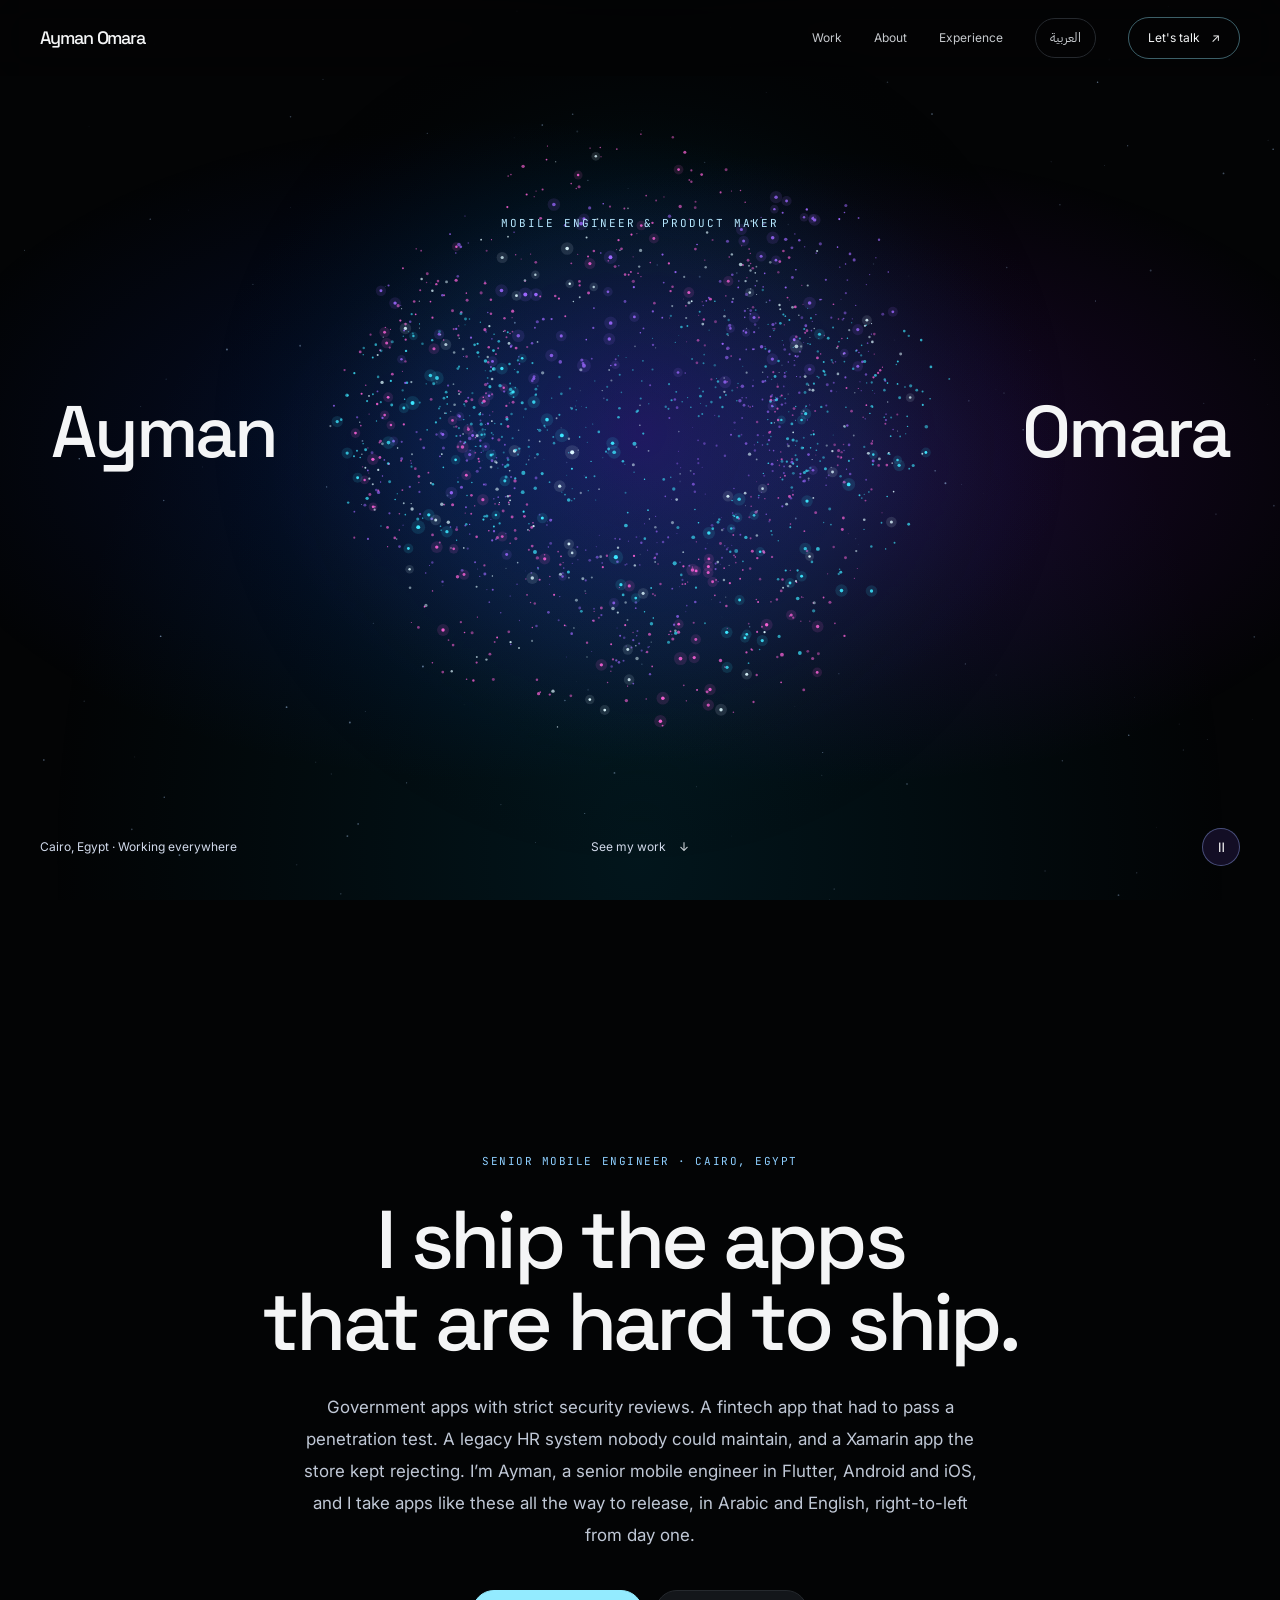
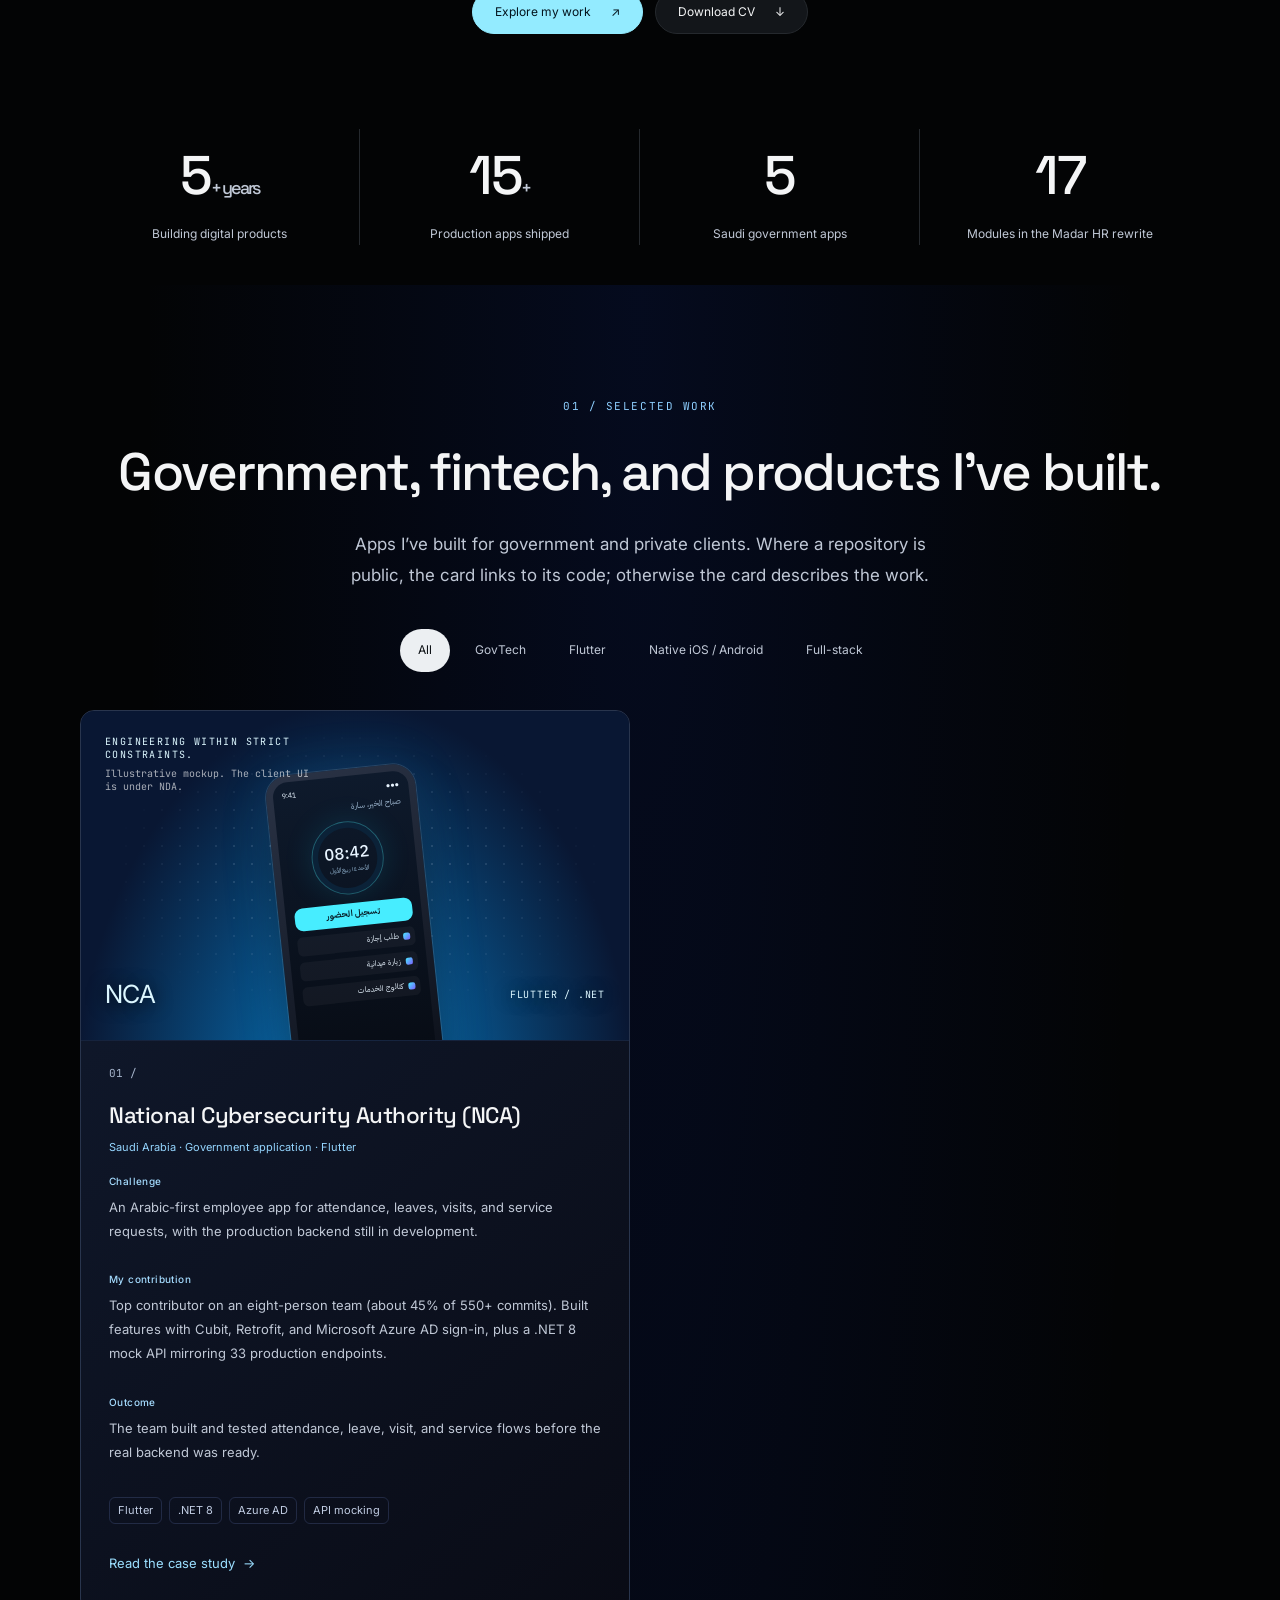
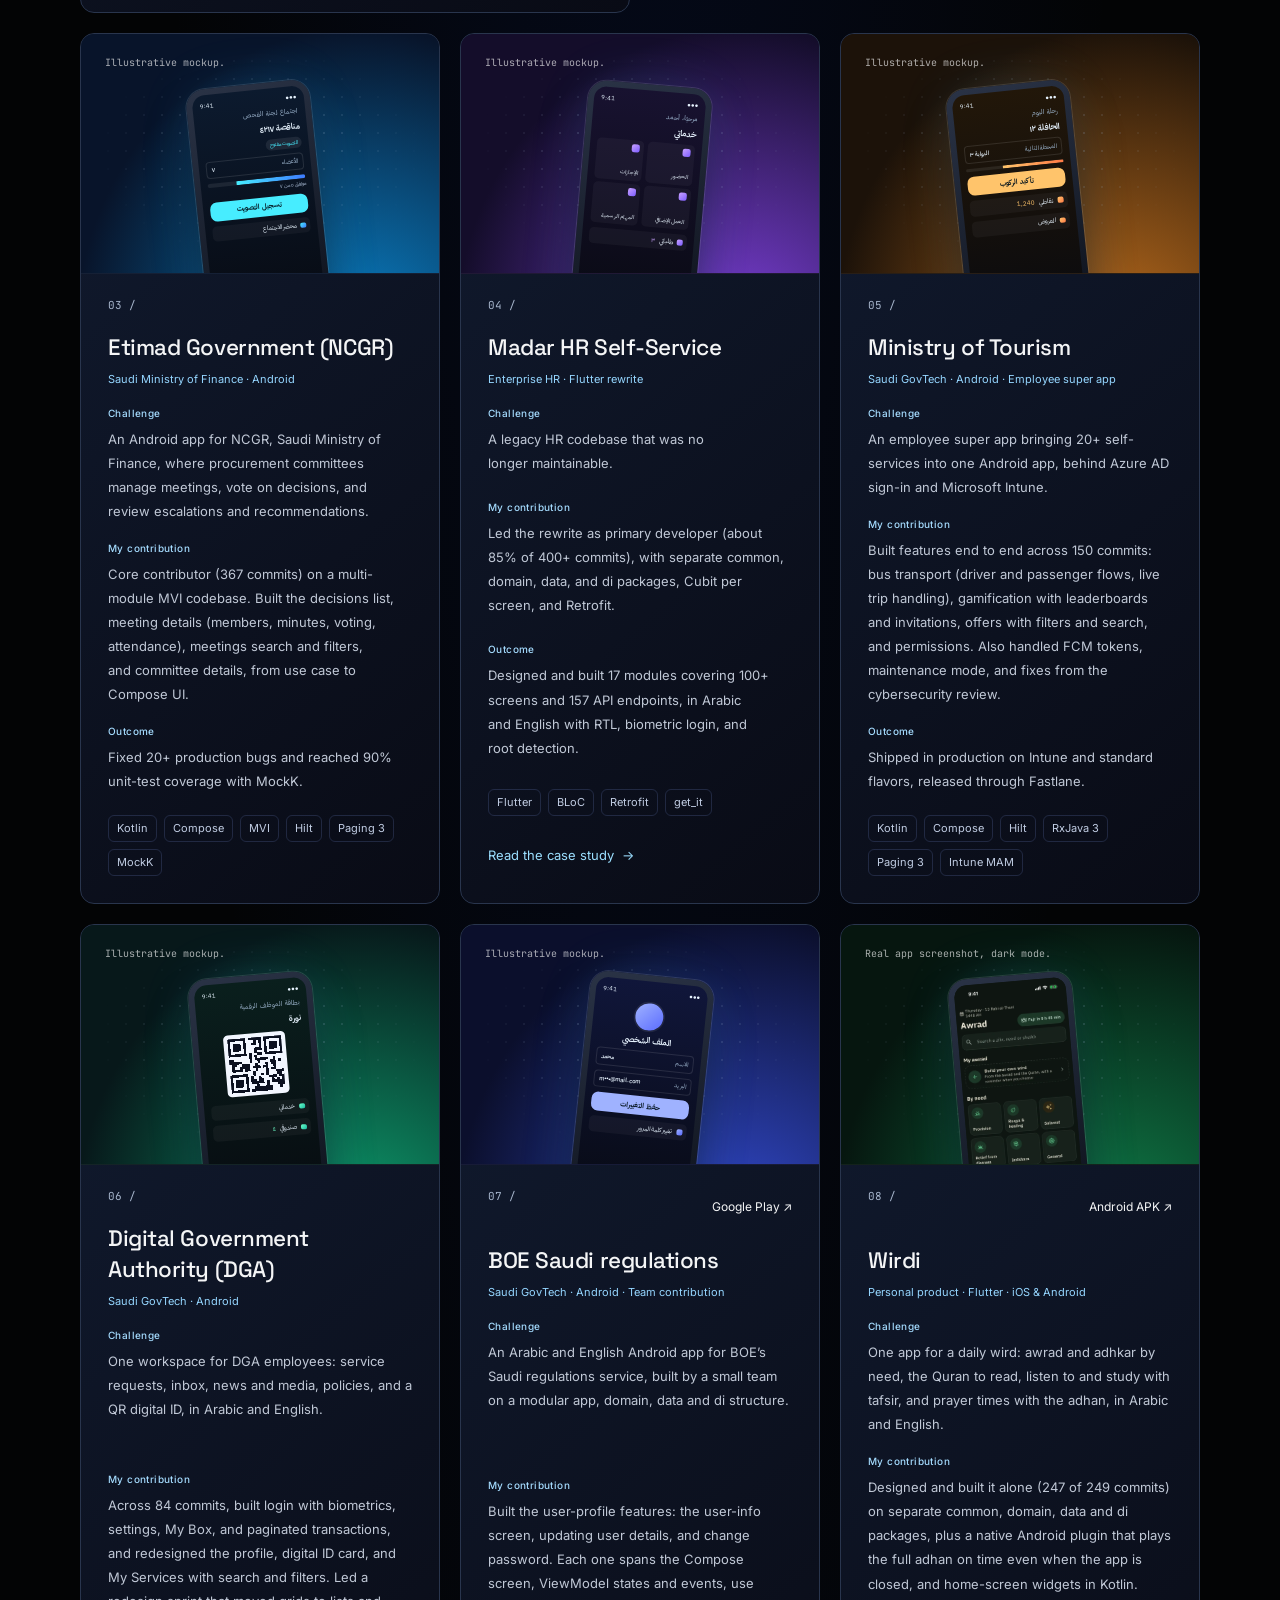
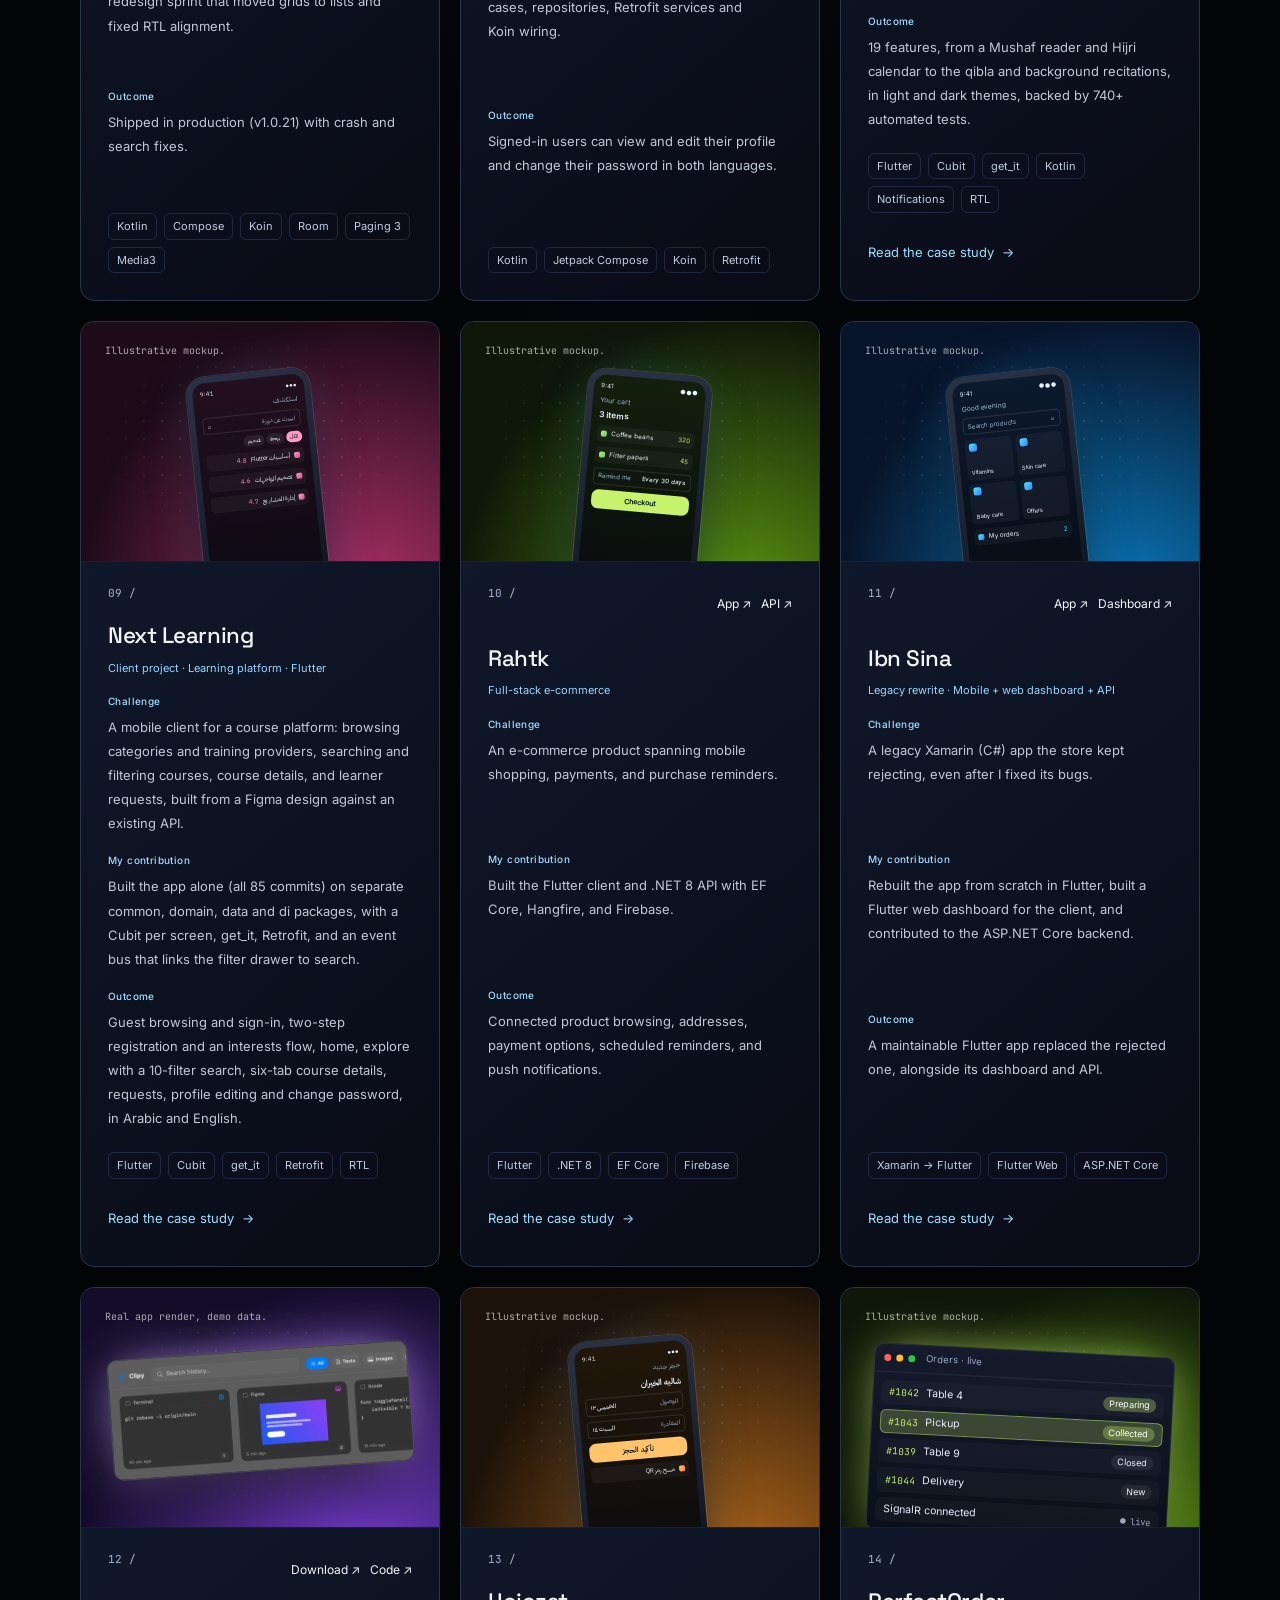
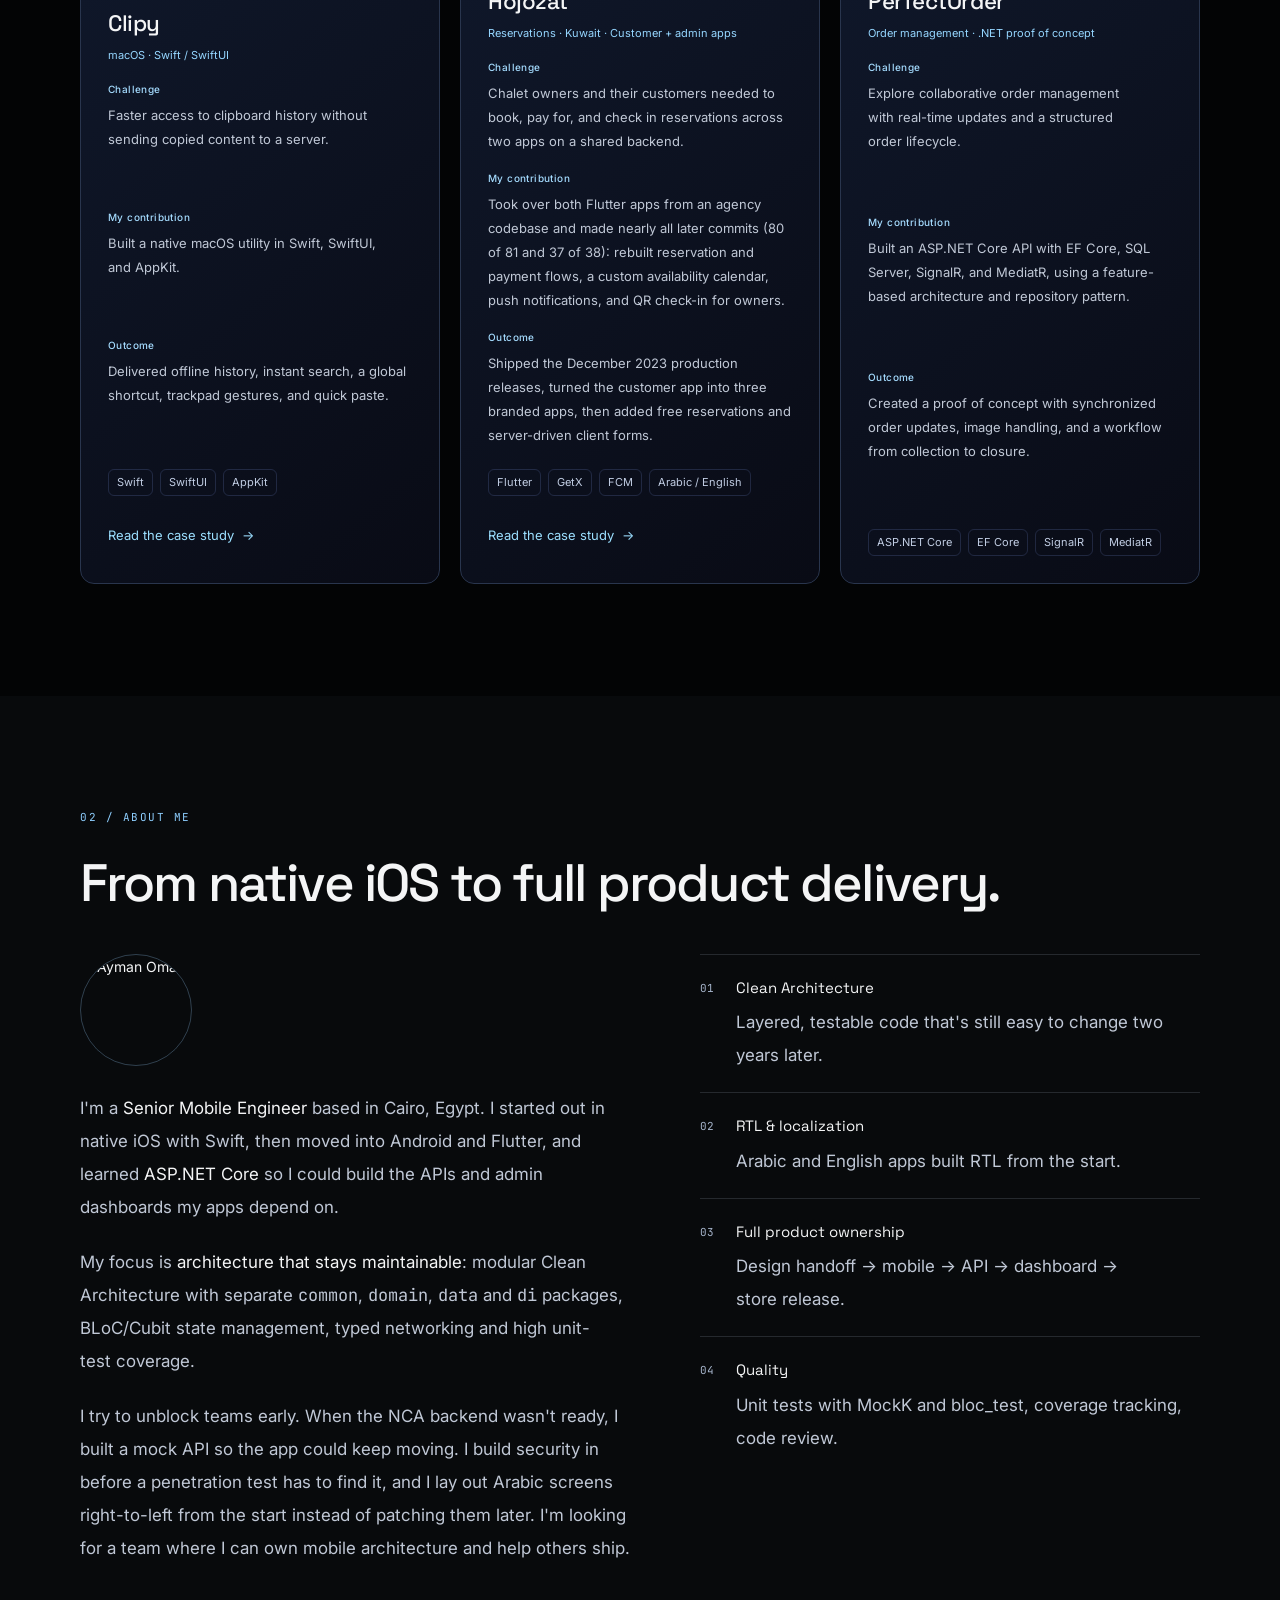
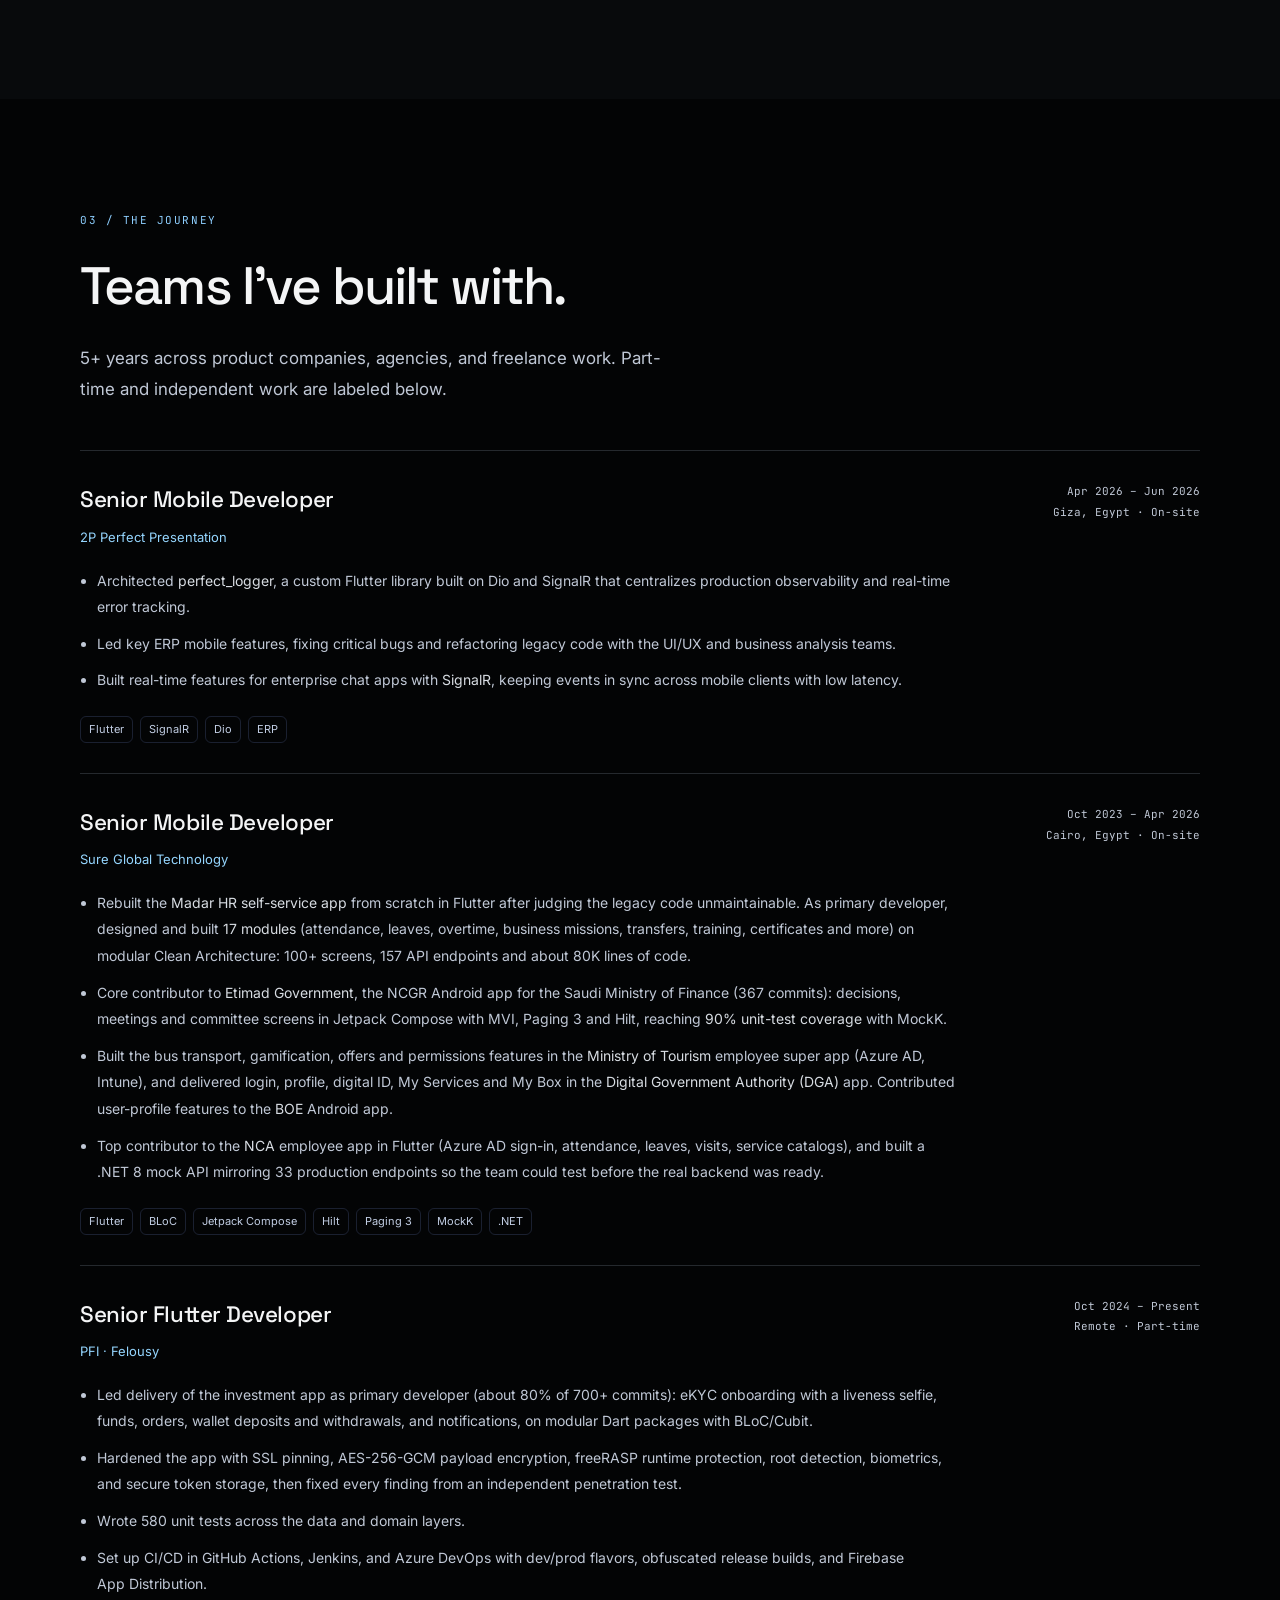
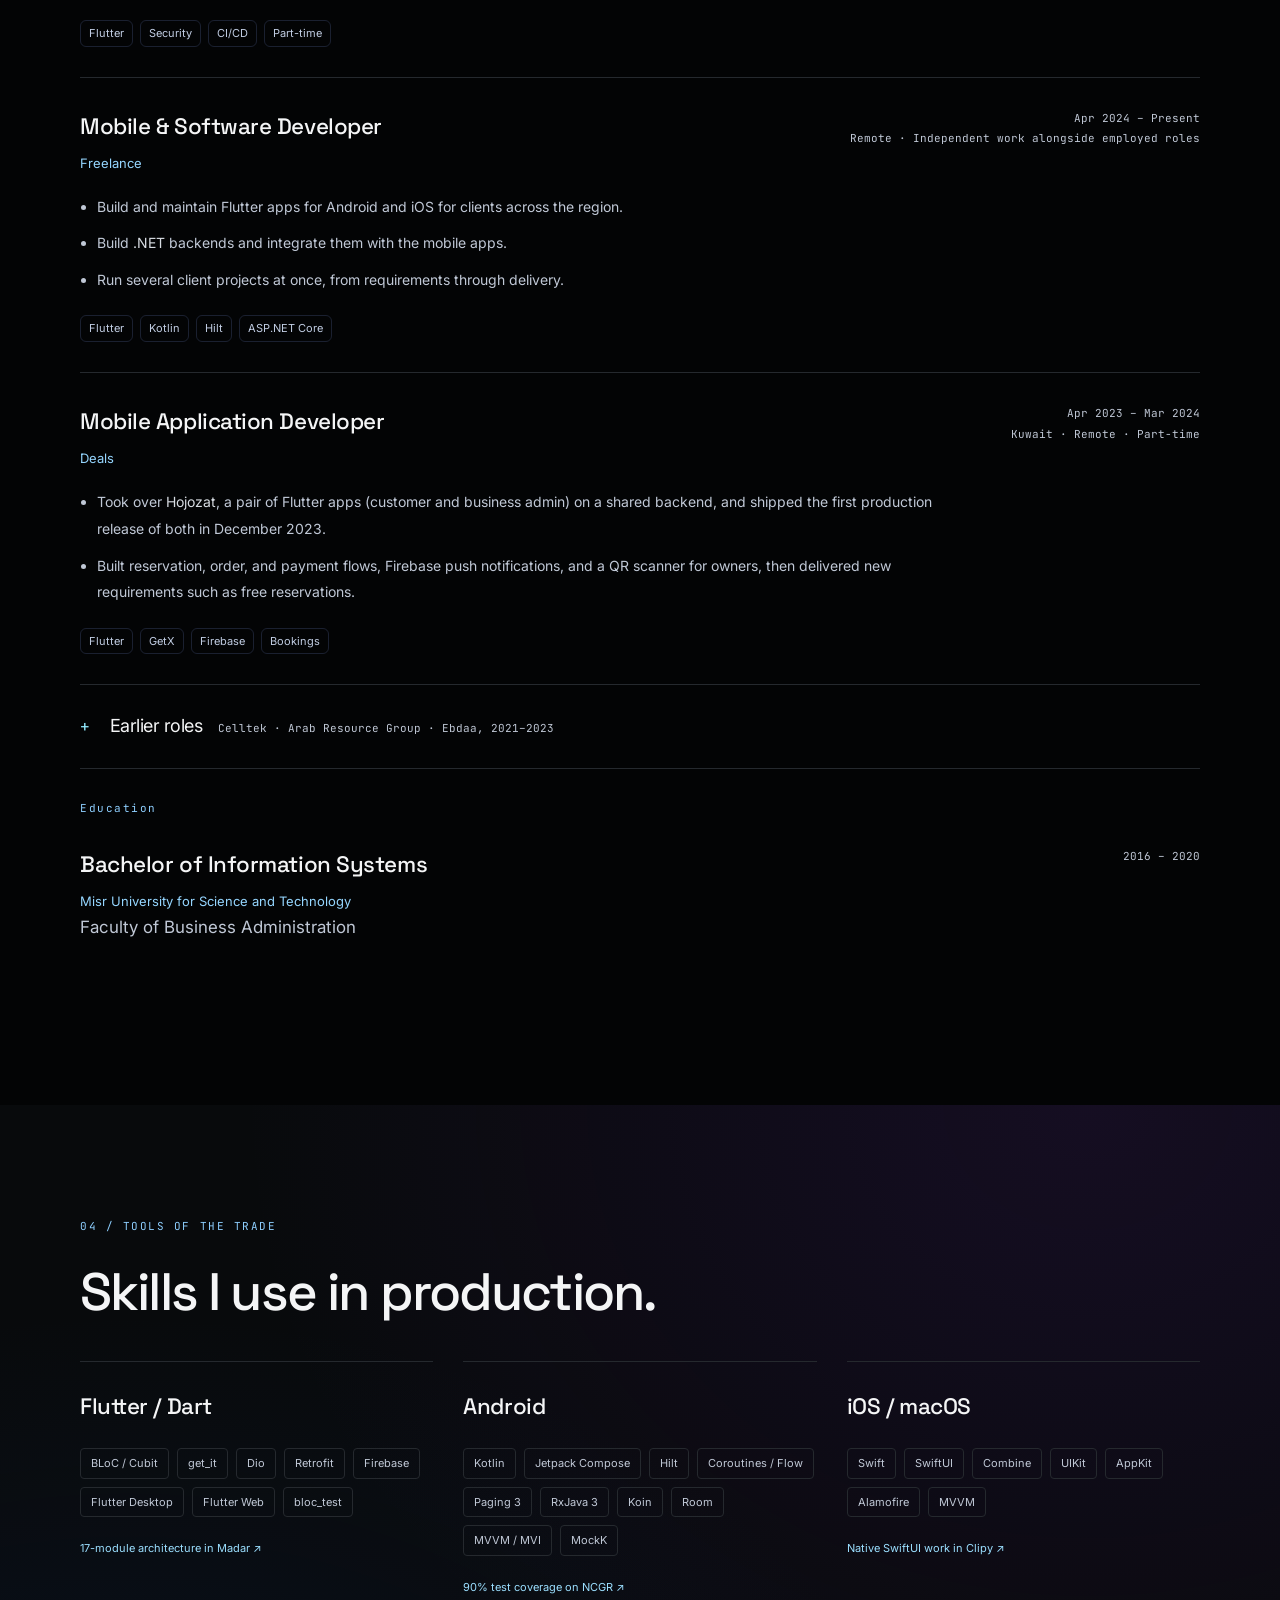
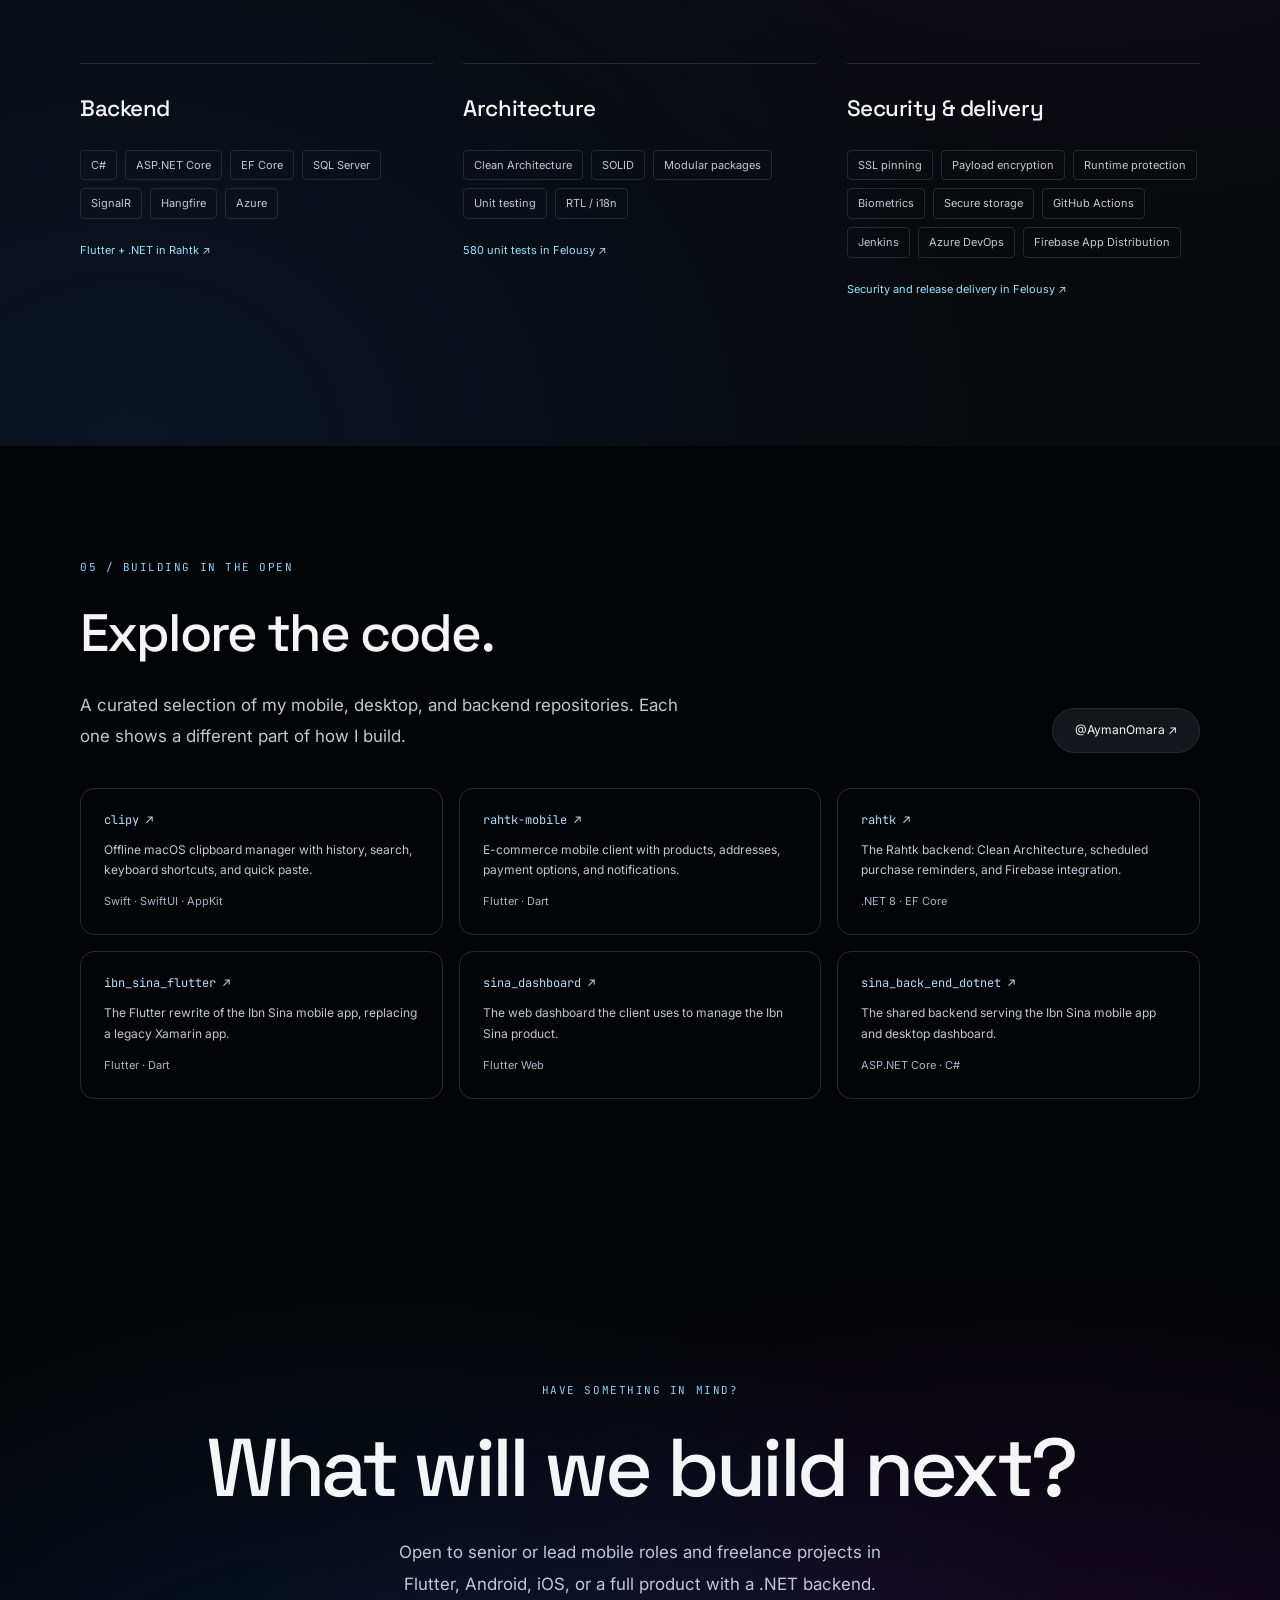
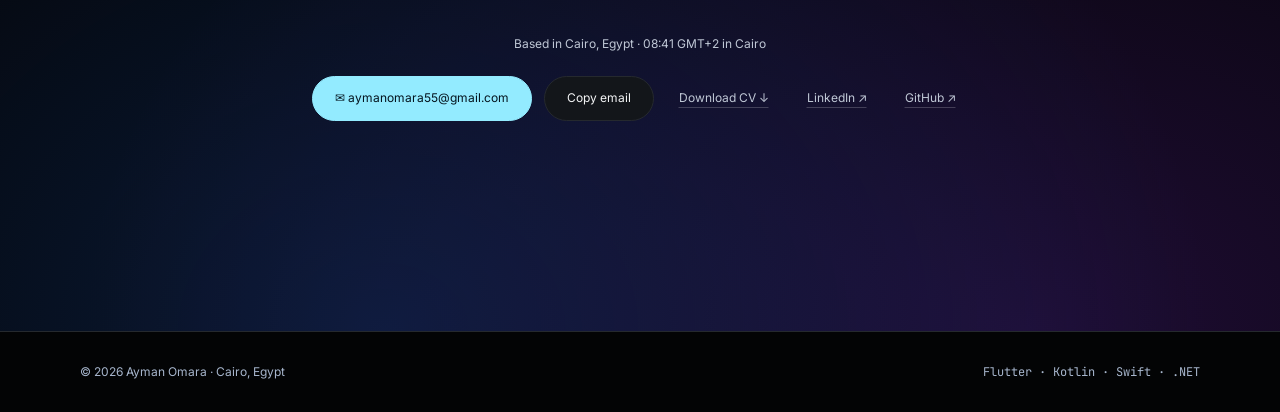
==== commit 664c3a29: "Add Wirdi Android download: release link on the card and a Try it section Co-Authored-By: Claude Opu" ====
--- a/index.html
+++ b/index.html
@@ -164,7 +164,7 @@
       </article>
       <article class="proj reveal with-art" data-cat="flutter" id="project-wirdi">
         <div class="project-art art-mini art-emerald" style="--tilt:-5deg"><span class="project-art-label" aria-hidden="true">QURAN, PRAYER AND YOUR WIRD. ONE APP.</span><span class="mock-note">Real app screenshot, dark mode.</span><div class="phone phone-art phone-shot"><div class="phone-screen"><img src="assets/wirdi/home.webp" alt="Wirdi home screen in dark mode" width="600" height="1304" loading="lazy" decoding="async"></div></div></div>
-        <div class="proj-top"><div class="proj-ico">08 /</div></div>
+        <div class="proj-top"><div class="proj-ico">08 /</div><div class="proj-links"><a href="https://github.com/AymanOmara/wirdi/releases/latest" target="_blank" rel="noopener">Android APK ↗</a></div></div>
         <h3>Wirdi</h3><div class="kind">Personal product · Flutter · iOS &amp; Android</div>
         <dl class="project-story"><div><dt>Challenge</dt><dd>One app for a daily wird: awrad and adhkar by need, the Quran to read, listen to and study with tafsir, and prayer times with the adhan, in Arabic and English.</dd></div><div><dt>My contribution</dt><dd>Designed and built it alone (247 of 249 commits) on separate common, domain, data and di packages, plus a native Android plugin that plays the full adhan on time even when the app is closed, and home-screen widgets in Kotlin.</dd></div><div><dt>Outcome</dt><dd>19 features, from a Mushaf reader and Hijri calendar to the qibla and background recitations, in light and dark themes, backed by 740+ automated tests.</dd></div></dl>
         <div class="tags"><span class="tag">Flutter</span><span class="tag">Cubit</span><span class="tag">get_it</span><span class="tag">Kotlin</span><span class="tag">Notifications</span><span class="tag">RTL</span></div>
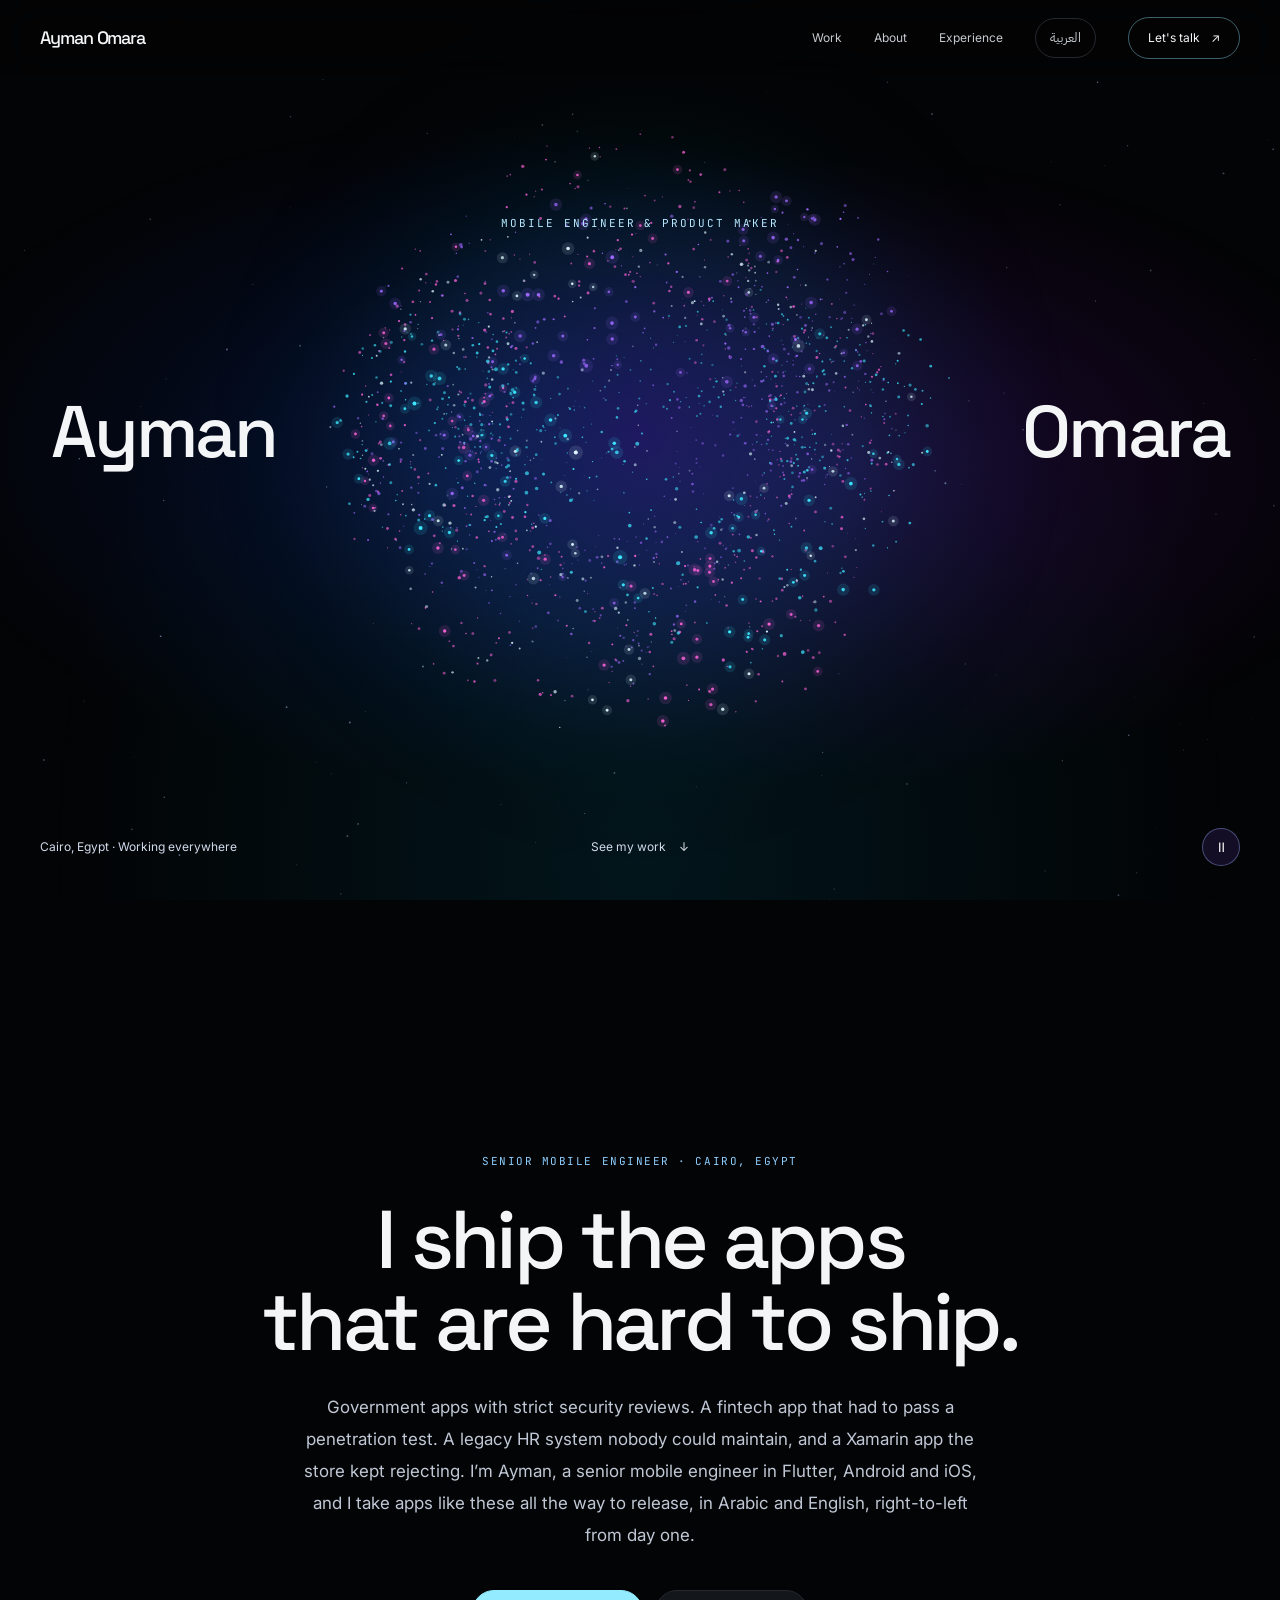
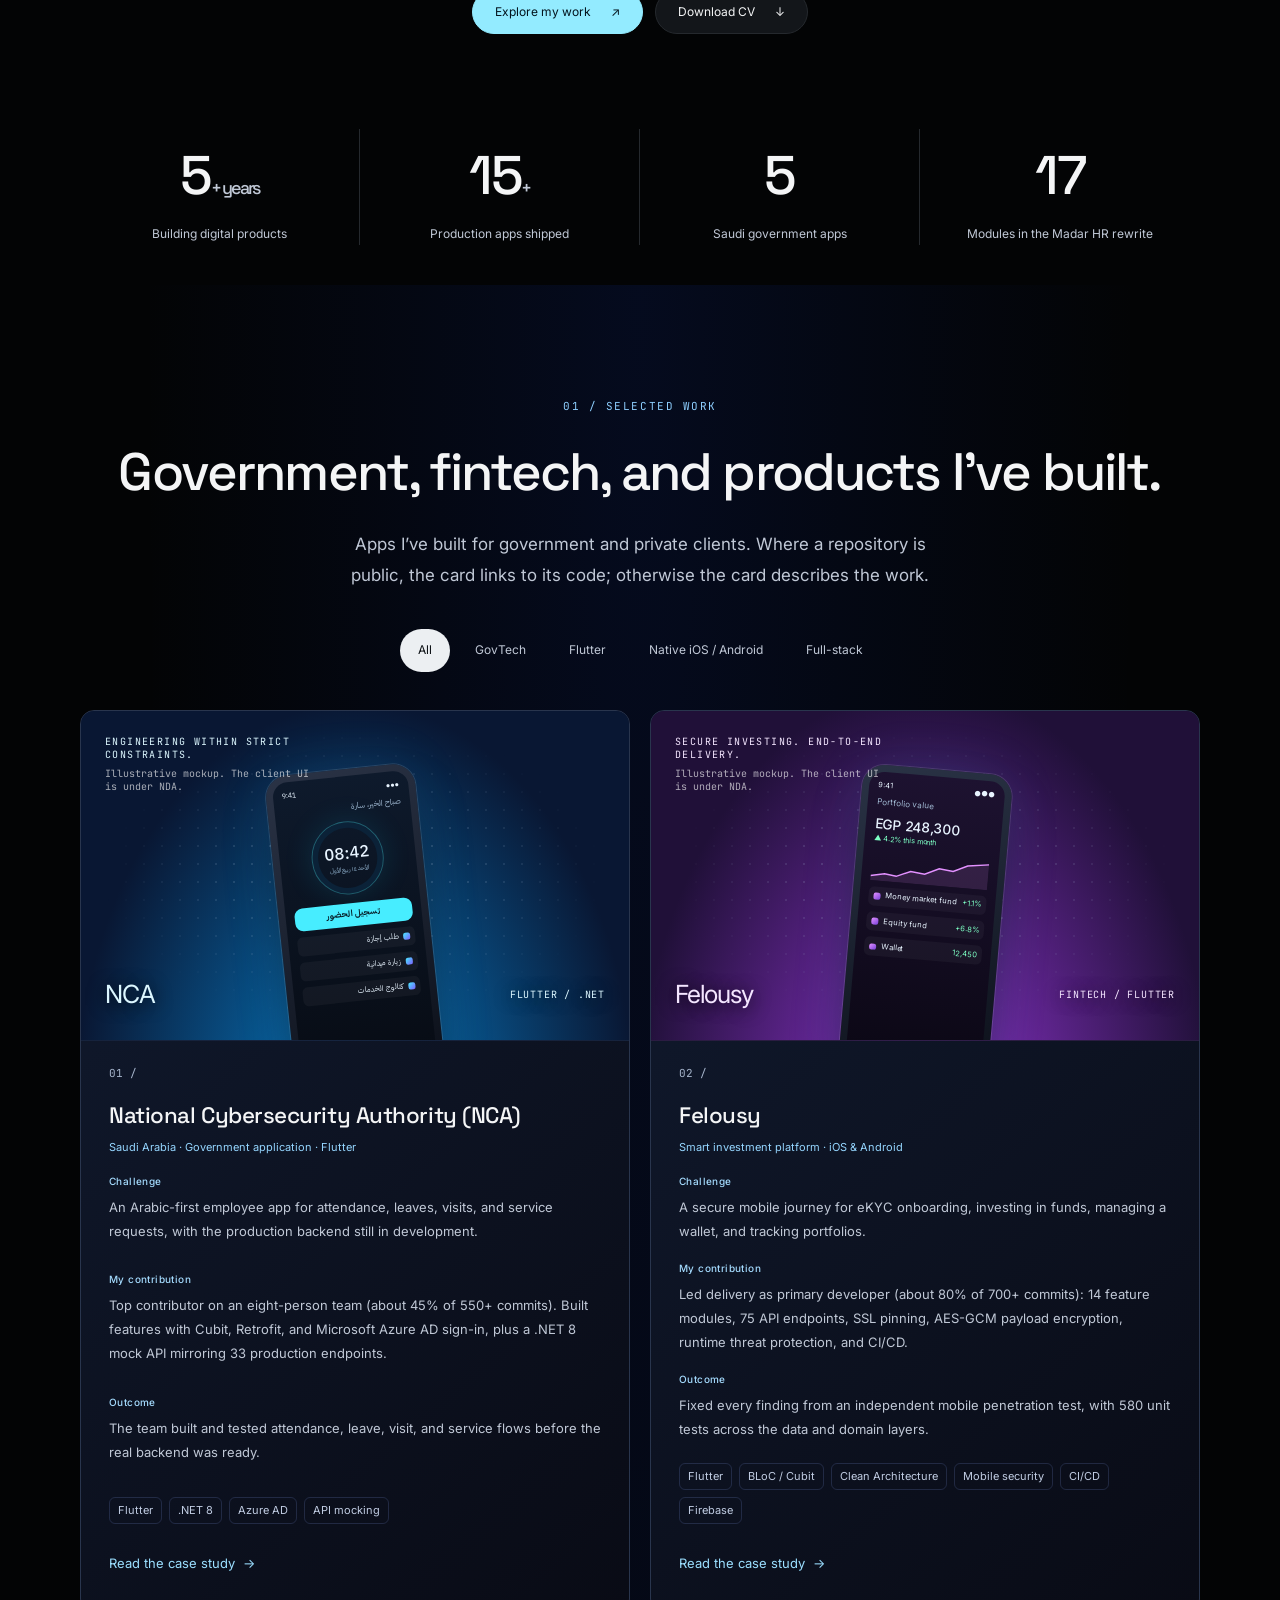
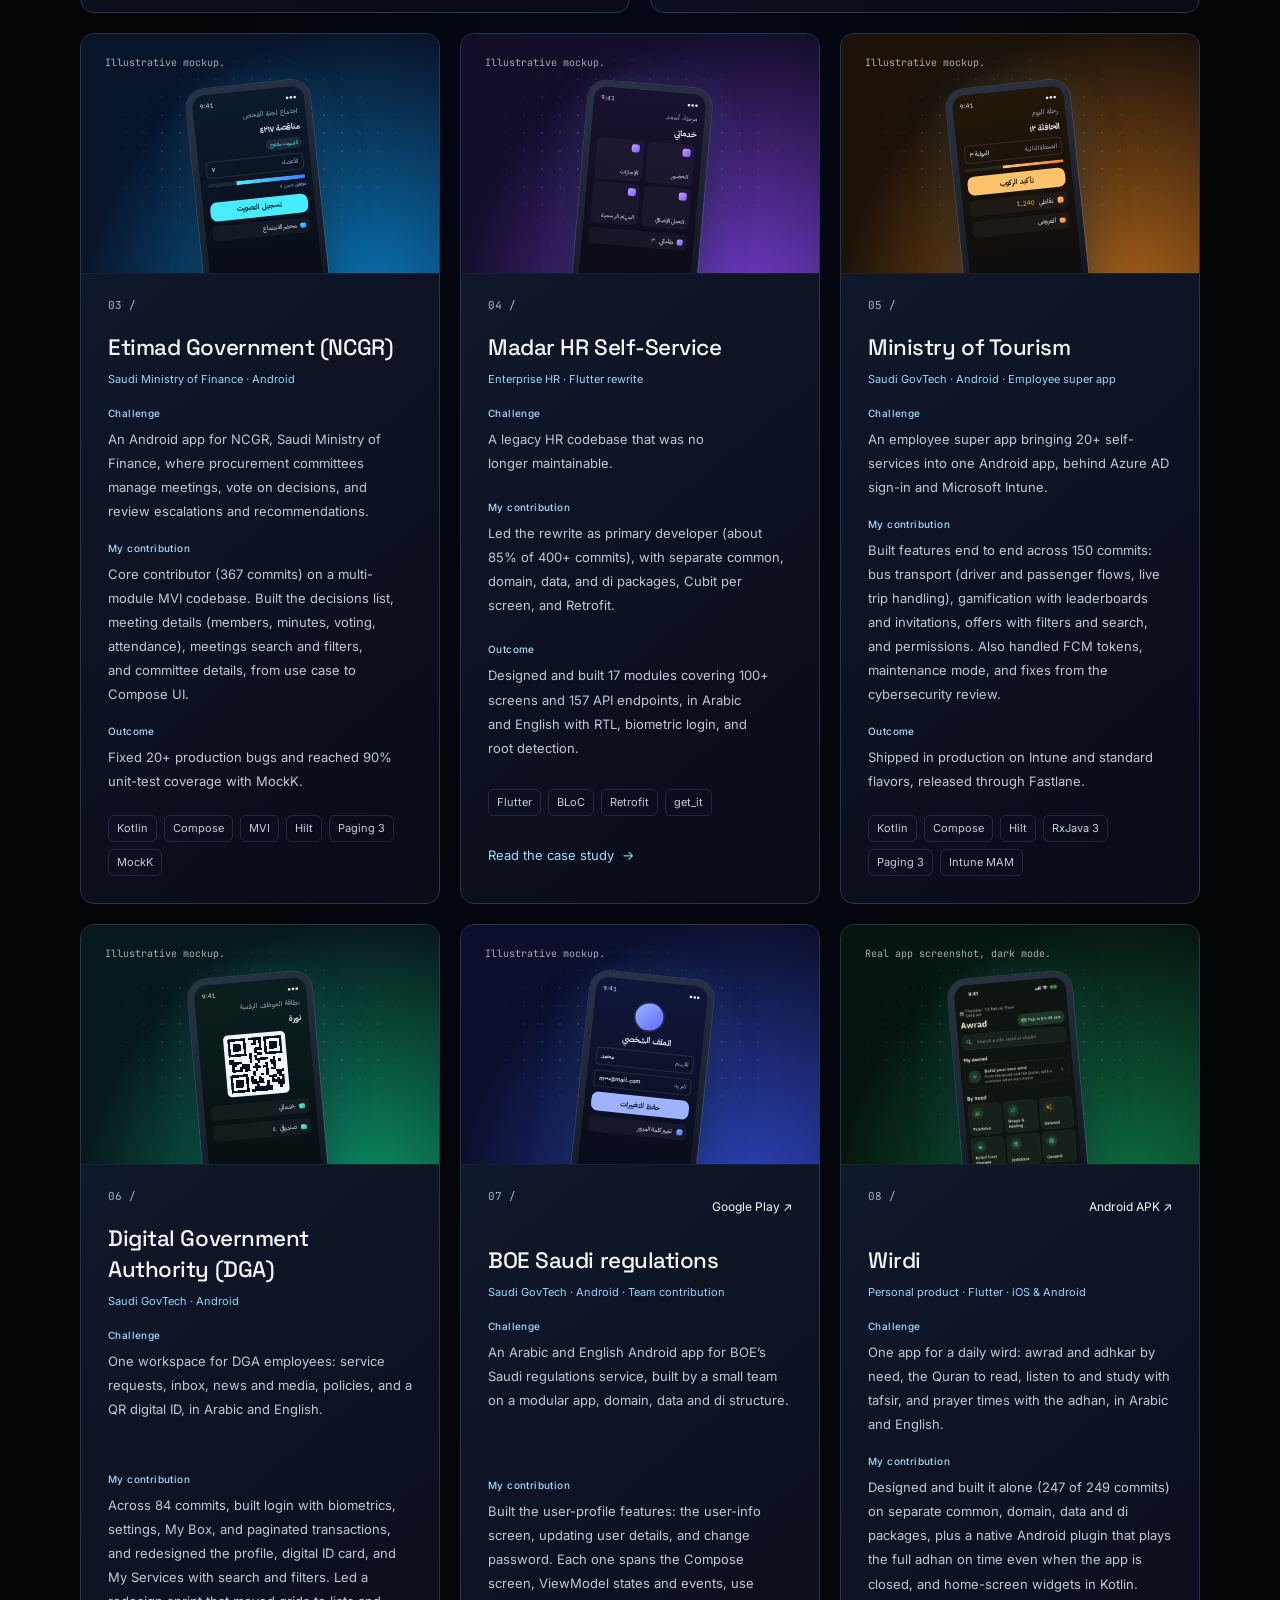
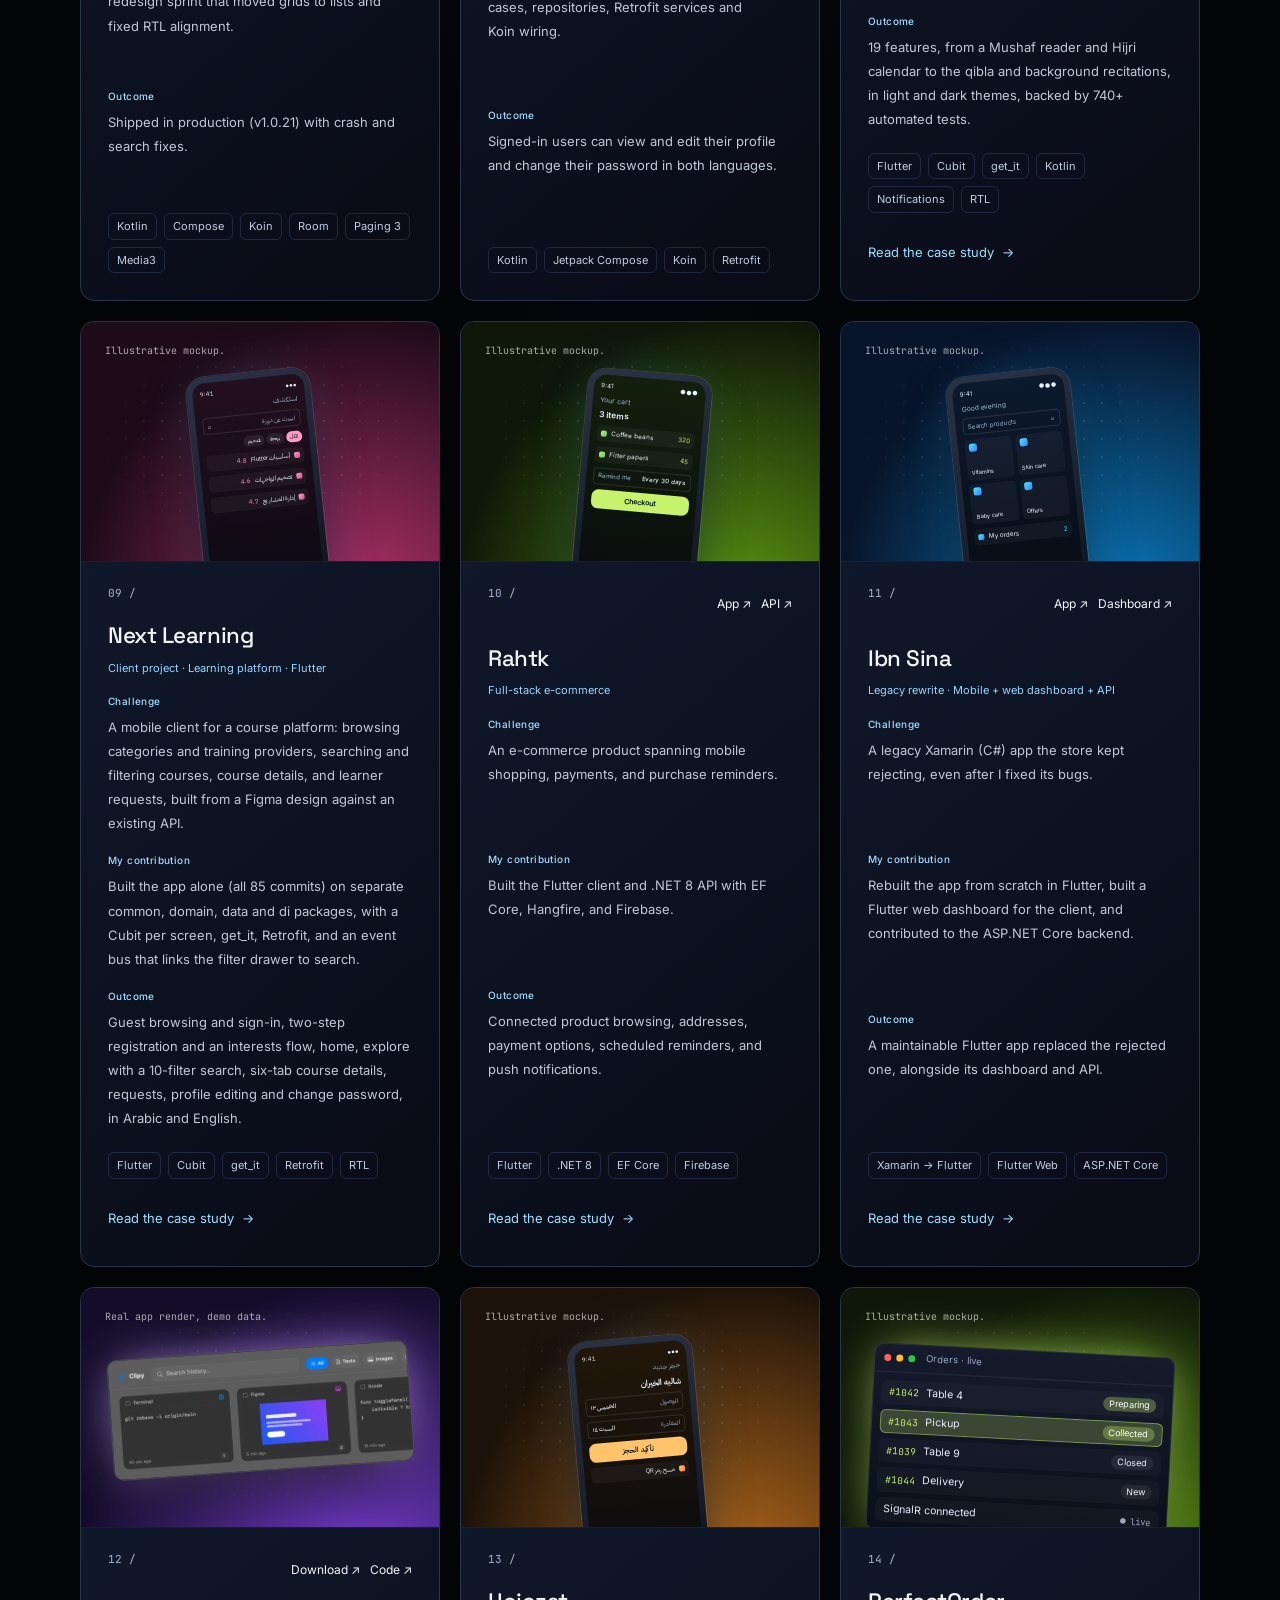
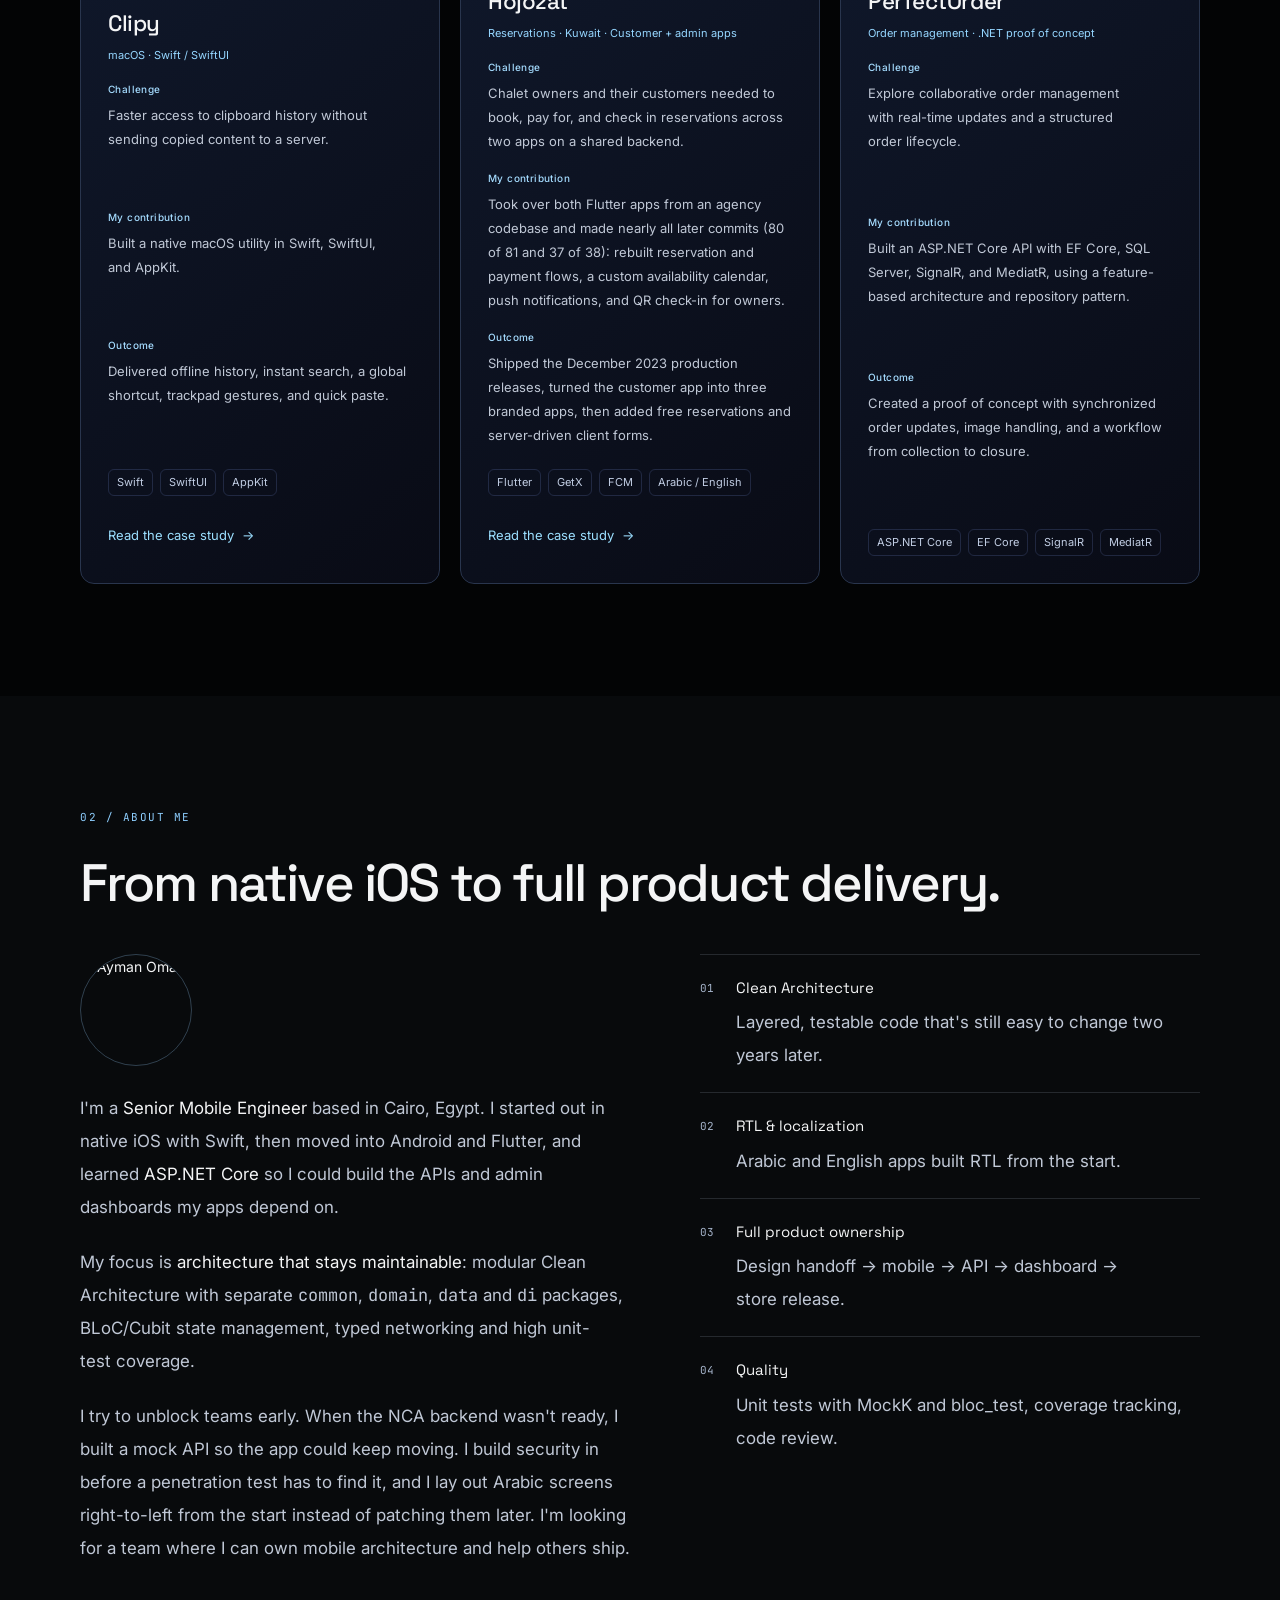
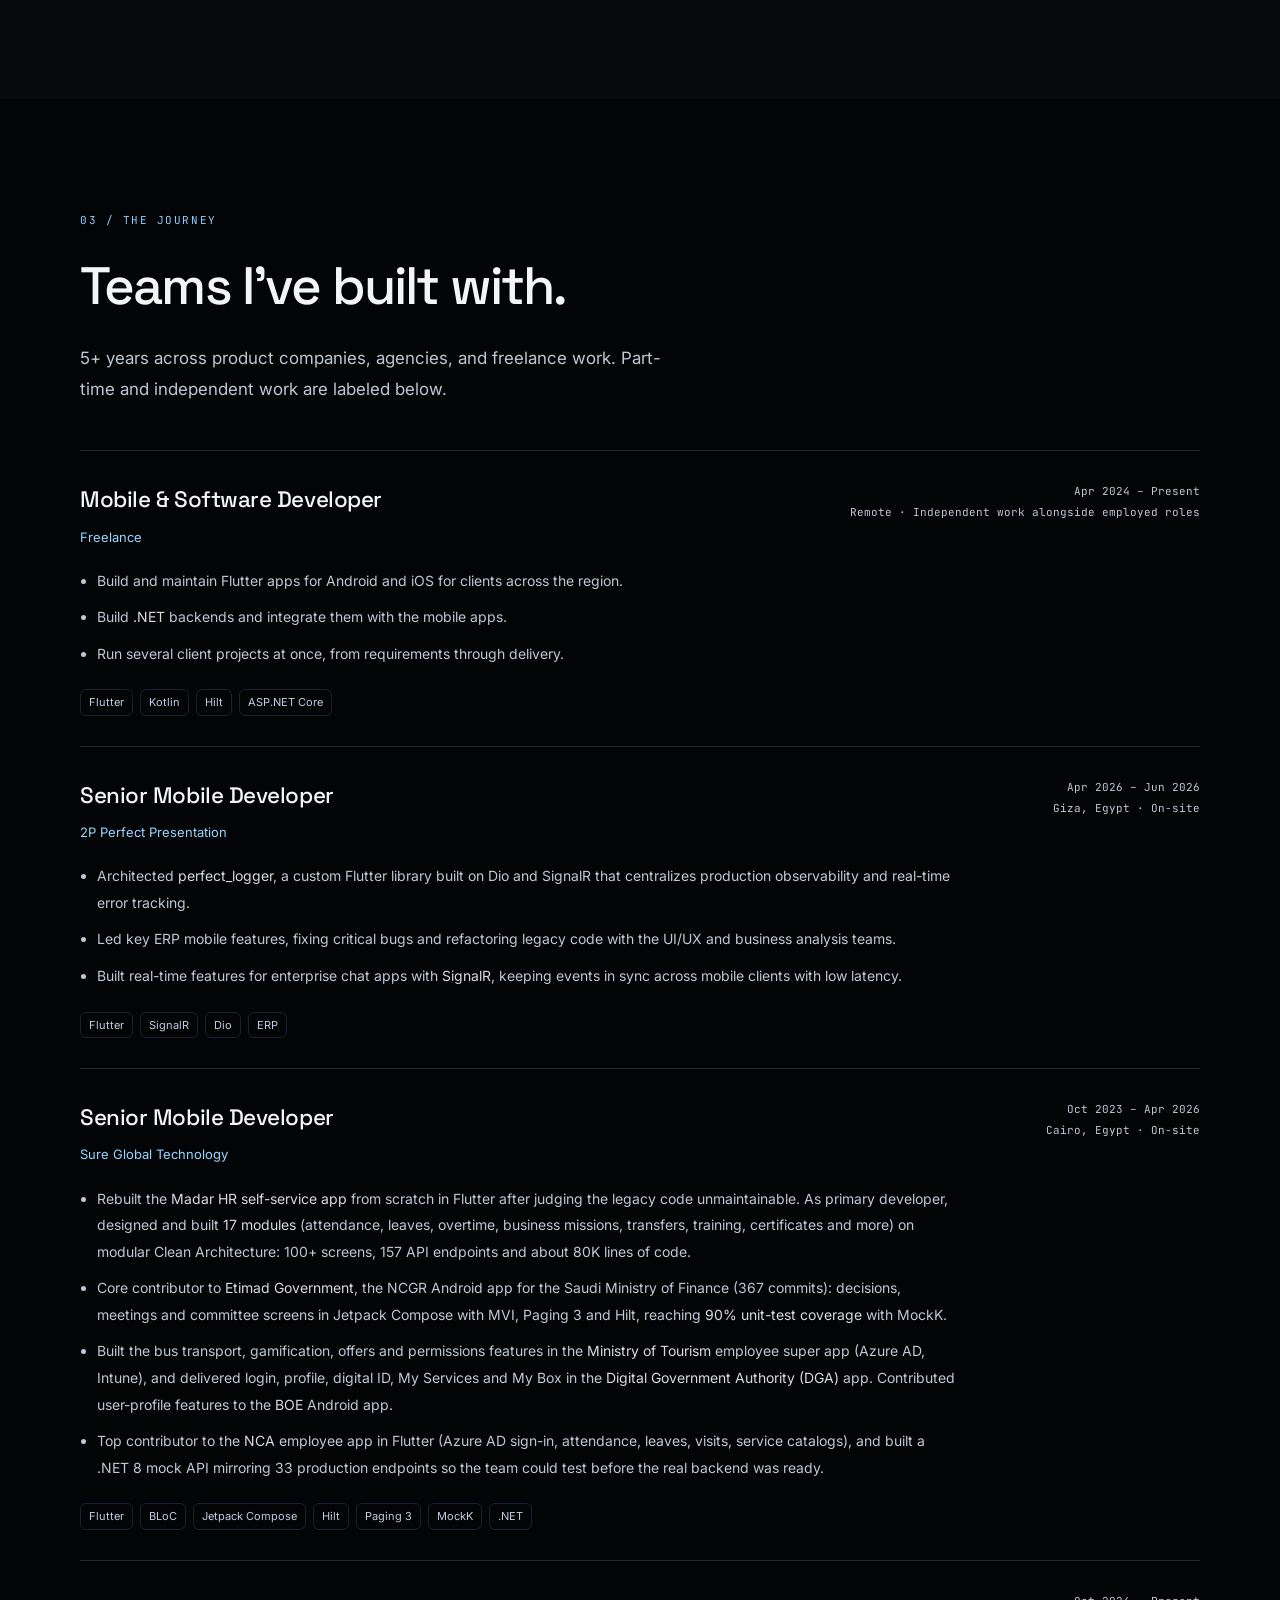
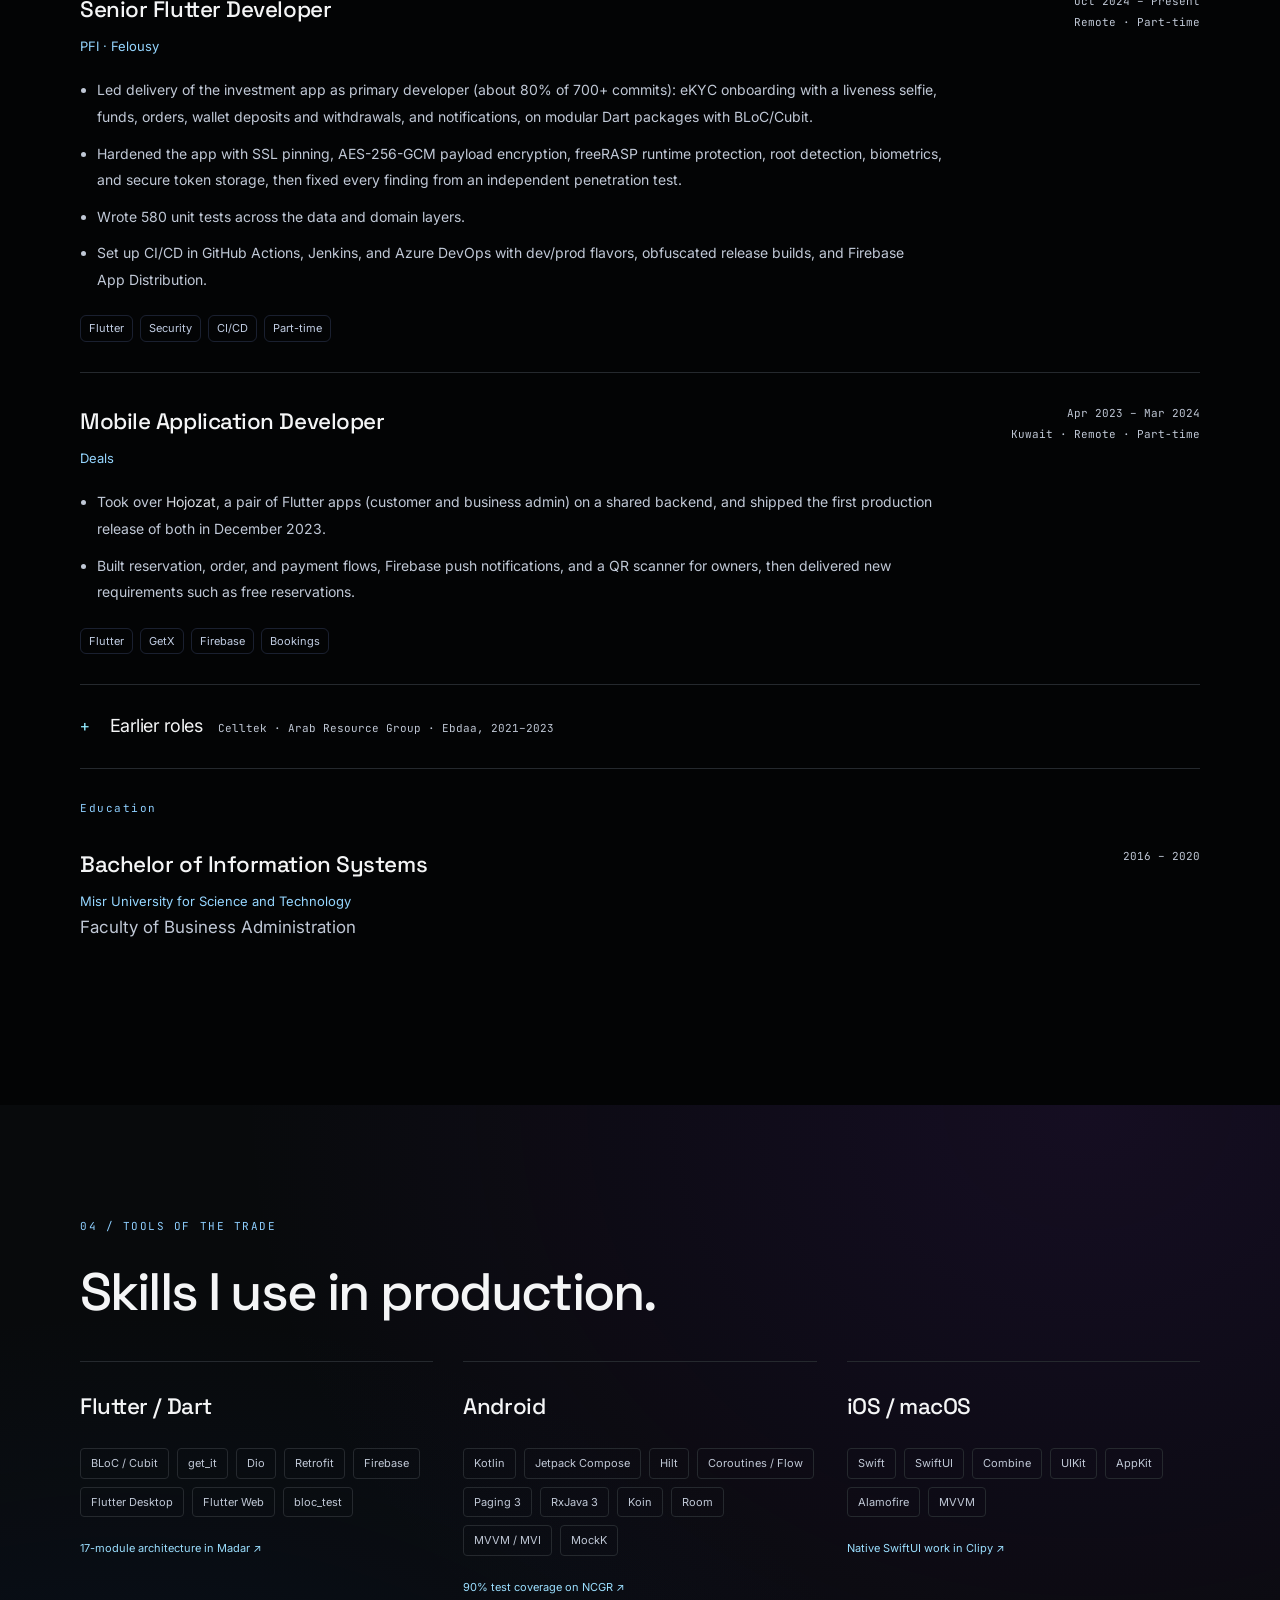
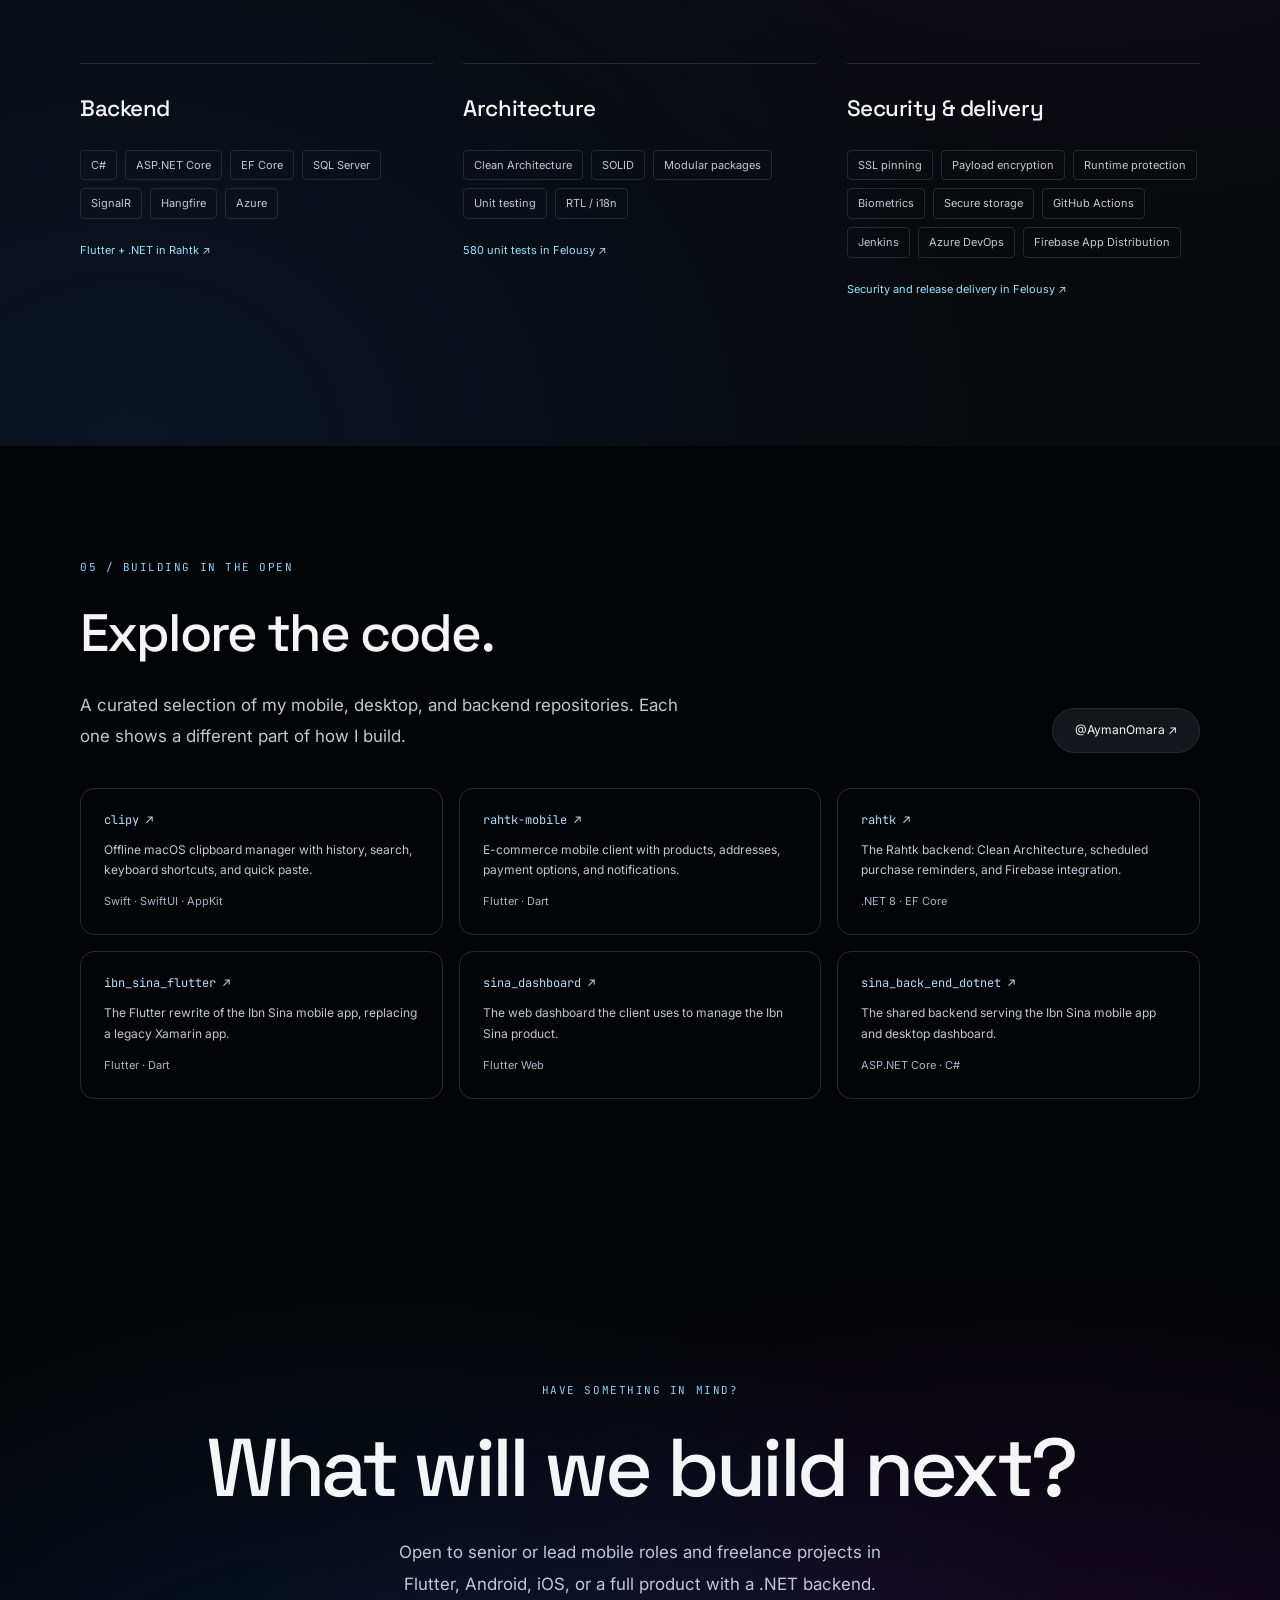
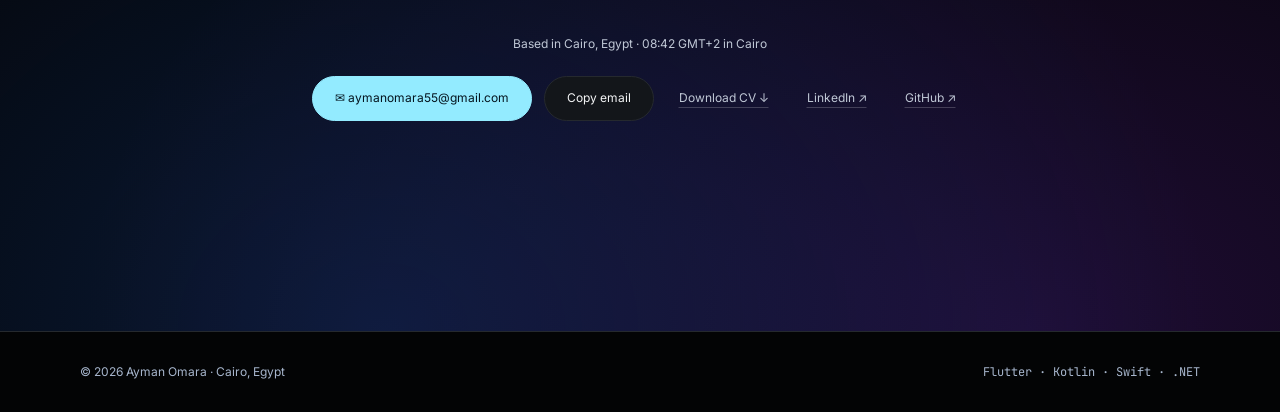
==== commit d4a4dcb3: "Put the freelance role first in Experience; stop API panels widening case studies on phones Co-Autho" ====
--- a/index.html
+++ b/index.html
@@ -266,6 +266,16 @@
     <div class="timeline">
 
       <div class="job reveal"><div class="job-card">
+        <div class="job-head"><div><h3>Mobile &amp; Software Developer</h3><div class="co">Freelance</div></div><div class="meta">Apr 2024 – Present<br>Remote · Independent work alongside employed roles</div></div>
+        <ul>
+          <li>Build and maintain Flutter apps for Android and iOS for clients across the region.</li>
+          <li>Build <strong>.NET</strong> backends and integrate them with the mobile apps.</li>
+          <li>Run several client projects at once, from requirements through delivery.</li>
+        </ul>
+        <div class="tags"><span class="tag">Flutter</span><span class="tag">Kotlin</span><span class="tag">Hilt</span><span class="tag">ASP.NET Core</span></div>
+      </div></div>
+
+      <div class="job reveal"><div class="job-card">
         <div class="job-head"><div><h3>Senior Mobile Developer</h3><div class="co">2P Perfect Presentation</div></div><div class="meta">Apr 2026 – Jun 2026<br>Giza, Egypt · On-site</div></div>
         <ul>
           <li>Architected <strong>perfect_logger</strong>, a custom Flutter library built on Dio and SignalR that centralizes production observability and real-time error tracking.</li>
@@ -288,15 +298,6 @@
 
 
       <div class="job reveal"><div class="job-card"><div class="job-head"><div><h3>Senior Flutter Developer</h3><div class="co">PFI · Felousy</div></div><div class="meta">Oct 2024 – Present<br>Remote · Part-time</div></div><ul><li>Led delivery of the investment app as primary developer (about 80% of 700+ commits): eKYC onboarding with a liveness selfie, funds, orders, wallet deposits and withdrawals, and notifications, on modular Dart packages with BLoC/Cubit.</li><li>Hardened the app with SSL pinning, AES-256-GCM payload encryption, freeRASP runtime protection, root detection, biometrics, and secure token storage, then fixed every finding from an independent penetration test.</li><li>Wrote 580 unit tests across the data and domain layers.</li><li>Set up CI/CD in GitHub Actions, Jenkins, and Azure DevOps with dev/prod flavors, obfuscated release builds, and Firebase App Distribution.</li></ul><div class="tags"><span class="tag">Flutter</span><span class="tag">Security</span><span class="tag">CI/CD</span><span class="tag">Part-time</span></div></div></div>
-      <div class="job reveal"><div class="job-card">
-        <div class="job-head"><div><h3>Mobile &amp; Software Developer</h3><div class="co">Freelance</div></div><div class="meta">Apr 2024 – Present<br>Remote · Independent work alongside employed roles</div></div>
-        <ul>
-          <li>Build and maintain Flutter apps for Android and iOS for clients across the region.</li>
-          <li>Build <strong>.NET</strong> backends and integrate them with the mobile apps.</li>
-          <li>Run several client projects at once, from requirements through delivery.</li>
-        </ul>
-        <div class="tags"><span class="tag">Flutter</span><span class="tag">Kotlin</span><span class="tag">Hilt</span><span class="tag">ASP.NET Core</span></div>
-      </div></div>
 
       <div class="job reveal"><div class="job-card">
         <div class="job-head"><div><h3>Mobile Application Developer</h3><div class="co">Deals</div></div><div class="meta">Apr 2023 – Mar 2024<br>Kuwait · Remote · Part-time</div></div>
--- a/styles.css
+++ b/styles.css
@@ -918,11 +918,11 @@
 .case-body p + p { margin-top: 18px; }
 .case-body ul { padding-inline-start: 18px; display: grid; gap: 10px; margin: 0; }
 .case-body strong { color: var(--text); font-weight: 400; }
-.layers { display: grid; gap: 10px; margin-top: 8px; }
-.layer { display: grid; grid-template-columns: 120px 1fr; align-items: center; gap: 20px; padding: 16px 20px; border: 1px solid #29354d; border-radius: 4px; background: linear-gradient(90deg, #111b30, #090b15); }
-.layer code { font: 13px var(--mono); color: #93ebff; }
+.layers { display: grid; grid-template-columns: minmax(120px, max-content) 1fr; gap: 10px; margin-top: 8px; }
+.layer { grid-column: 1 / -1; display: grid; grid-template-columns: subgrid; align-items: center; gap: 20px; padding: 16px 20px; border: 1px solid #29354d; border-radius: 4px; background: linear-gradient(90deg, #111b30, #090b15); }
+.layer code { font: 13px var(--mono); color: #93ebff; overflow-wrap: anywhere; }
 .layer span { font-size: 13.5px; color: var(--muted); }
-.layer-arrow { text-align: center; color: #93ebff88; font: 12px var(--mono); line-height: 1; }
+.layer-arrow { grid-column: 1 / -1; text-align: center; color: #93ebff88; font: 12px var(--mono); line-height: 1; }
 .case-next { display: flex; justify-content: space-between; gap: 20px; flex-wrap: wrap; padding: 40px 0; border-top: 1px solid var(--line); }
 .case-next a { padding: 10px 0; color: #9bdfff; }
 .ph-field { padding: 3.2cqw 3.5cqw; border-radius: 3.5cqw; border: 1px solid #ffffff1c; font-size: 5.4cqw; color: #9fb7d0; display: flex; justify-content: space-between; }
@@ -944,6 +944,7 @@
   .case-body { grid-template-columns: 1fr; gap: 18px; }
   .case-screens .phone:nth-child(3) { display: none; }
   .case-screens .phone:nth-child(2) { transform: none; }
+  .layers { grid-template-columns: 1fr; }
   .layer { grid-template-columns: 1fr; gap: 4px; }
 }
 
@@ -1138,7 +1139,7 @@
 .op-param p { margin: 0; }
 .sw pre { margin: 6px 0 0; padding: 12px 14px; border-radius: 4px; background: #333; color: #fff; font: 11.5px/1.55 var(--mono); overflow-x: auto; white-space: pre; }
 .sw pre .k { color: #a2fca2; } .sw pre .s { color: #fcc28c; } .sw pre .n { color: #d36363; }
-.op-resp { display: grid; grid-template-columns: 44px 1fr; gap: 10px; font-size: 12px; margin-top: 4px; }
+.op-resp { display: grid; grid-template-columns: 44px minmax(0, 1fr); gap: 10px; font-size: 12px; margin-top: 4px; }
 .op-resp > b { font-weight: 700; }
 .op-resp p { margin: 0 0 4px; }
 .pipe { display: flex; flex-wrap: wrap; gap: 8px; margin-top: 4px; }
@@ -1169,7 +1170,7 @@
 .flow { padding: 0; margin: 0; }
 @media (max-width: 1000px) { .flow { grid-template-columns: repeat(3, minmax(0, 1fr)); } }
 @media (max-width: 760px) {
-  .api-shots { grid-template-columns: 1fr; }
+  .api-shots { grid-template-columns: minmax(0, 1fr); }
   .flow { grid-template-columns: 1fr 1fr; }
   .op-param { grid-template-columns: 1fr; gap: 4px; }
   .sw { padding: 14px 12px 18px; }
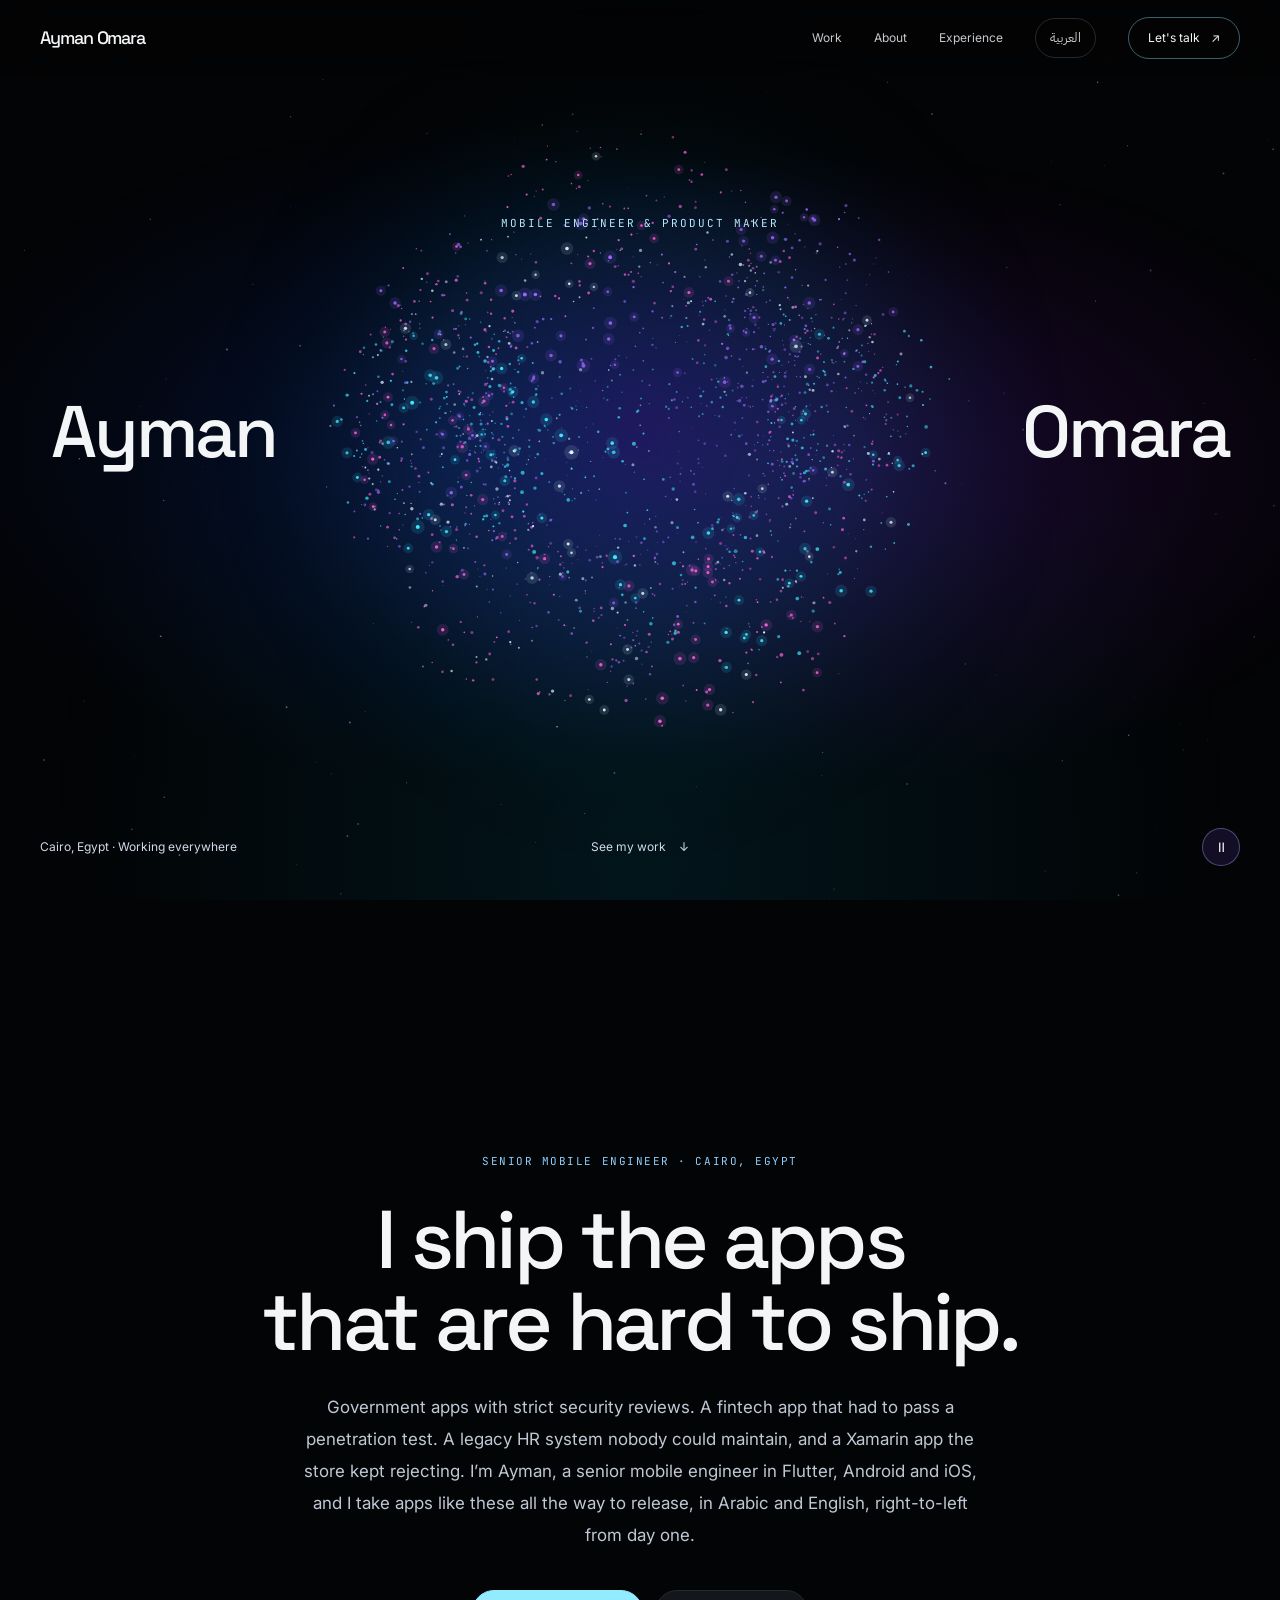
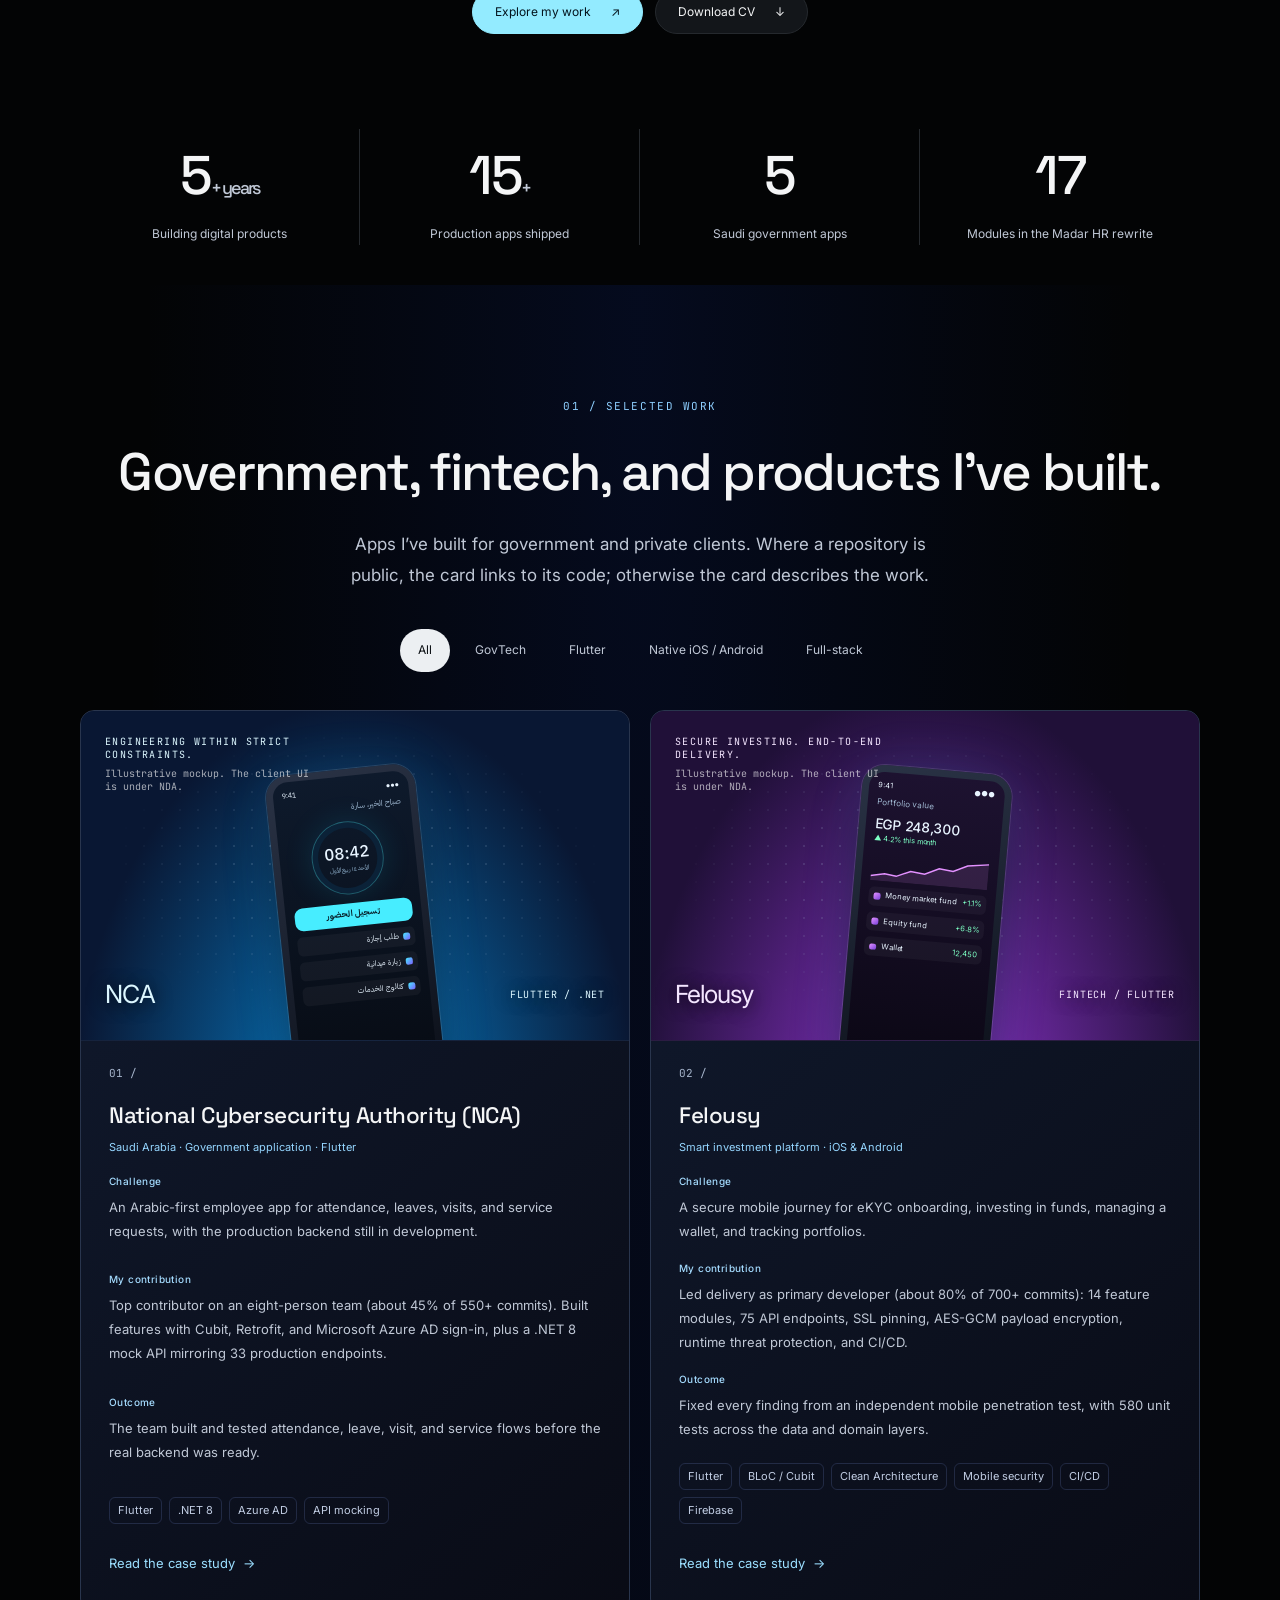
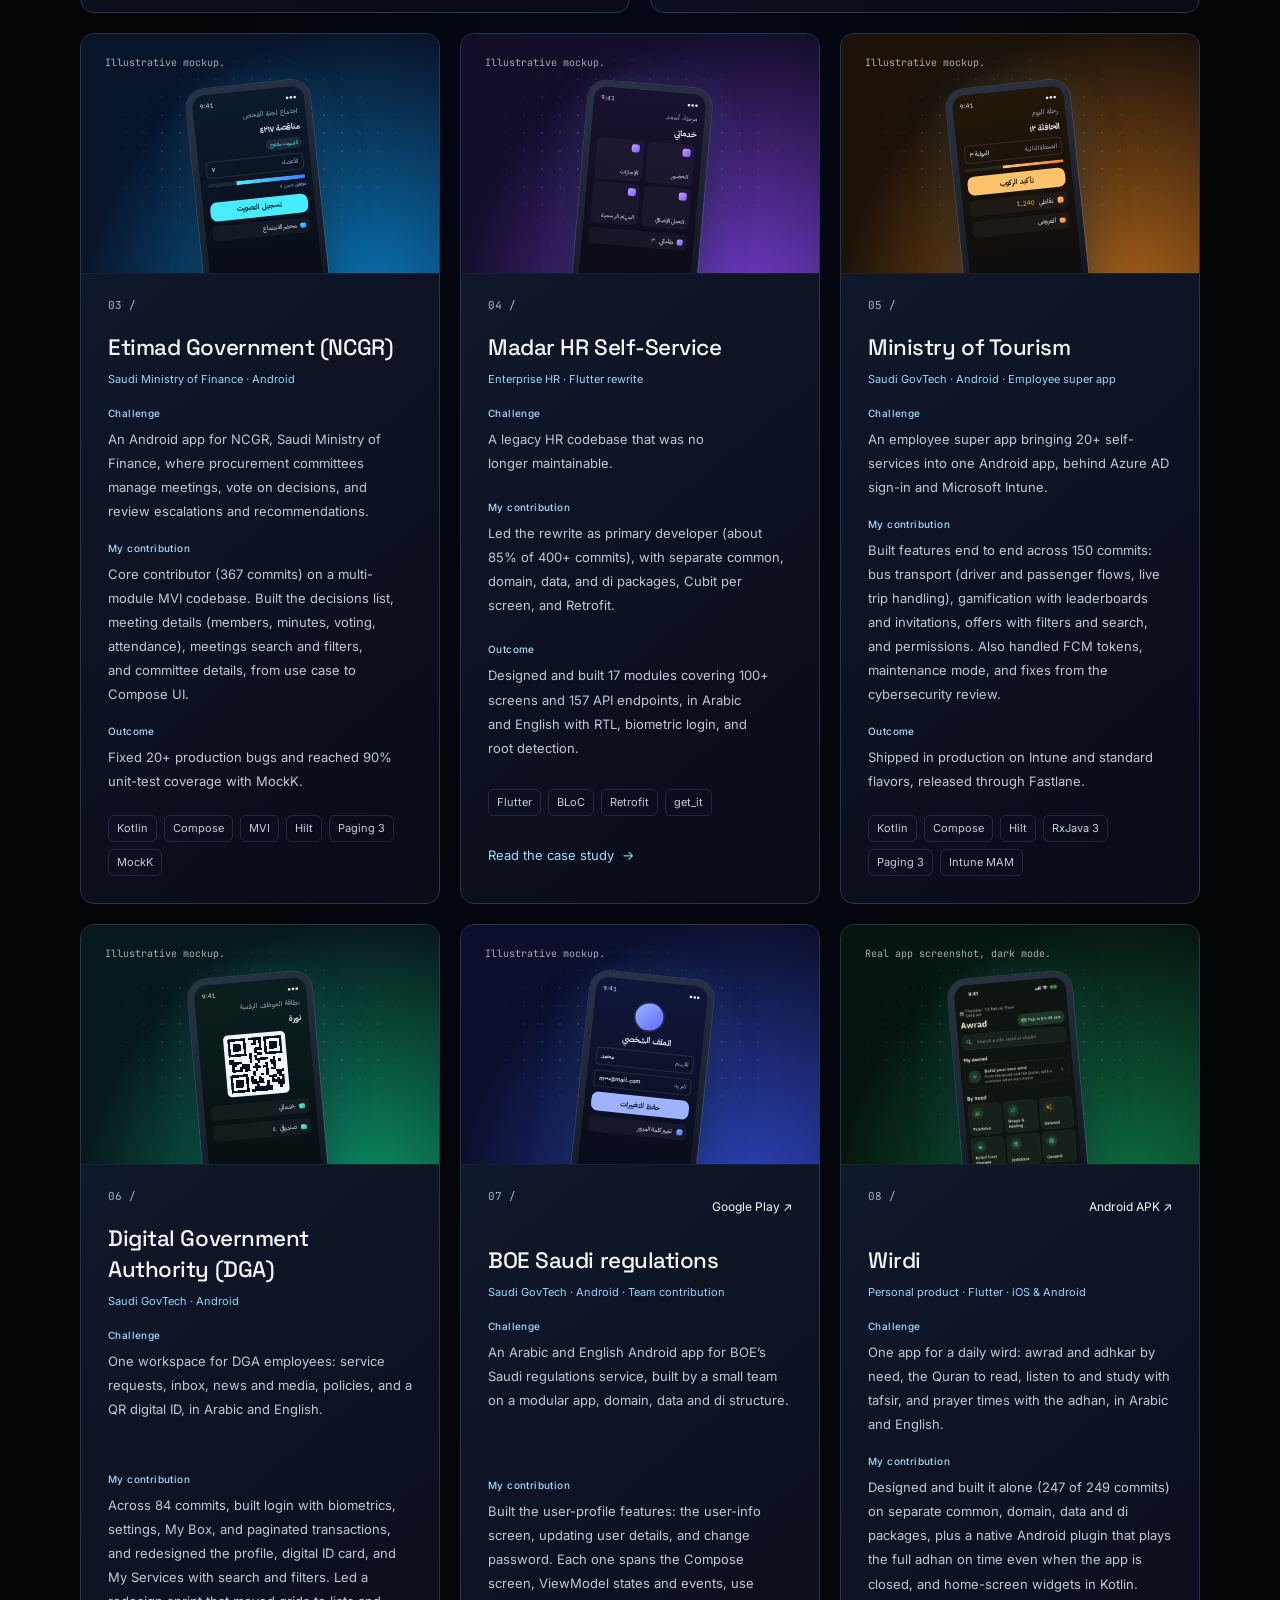
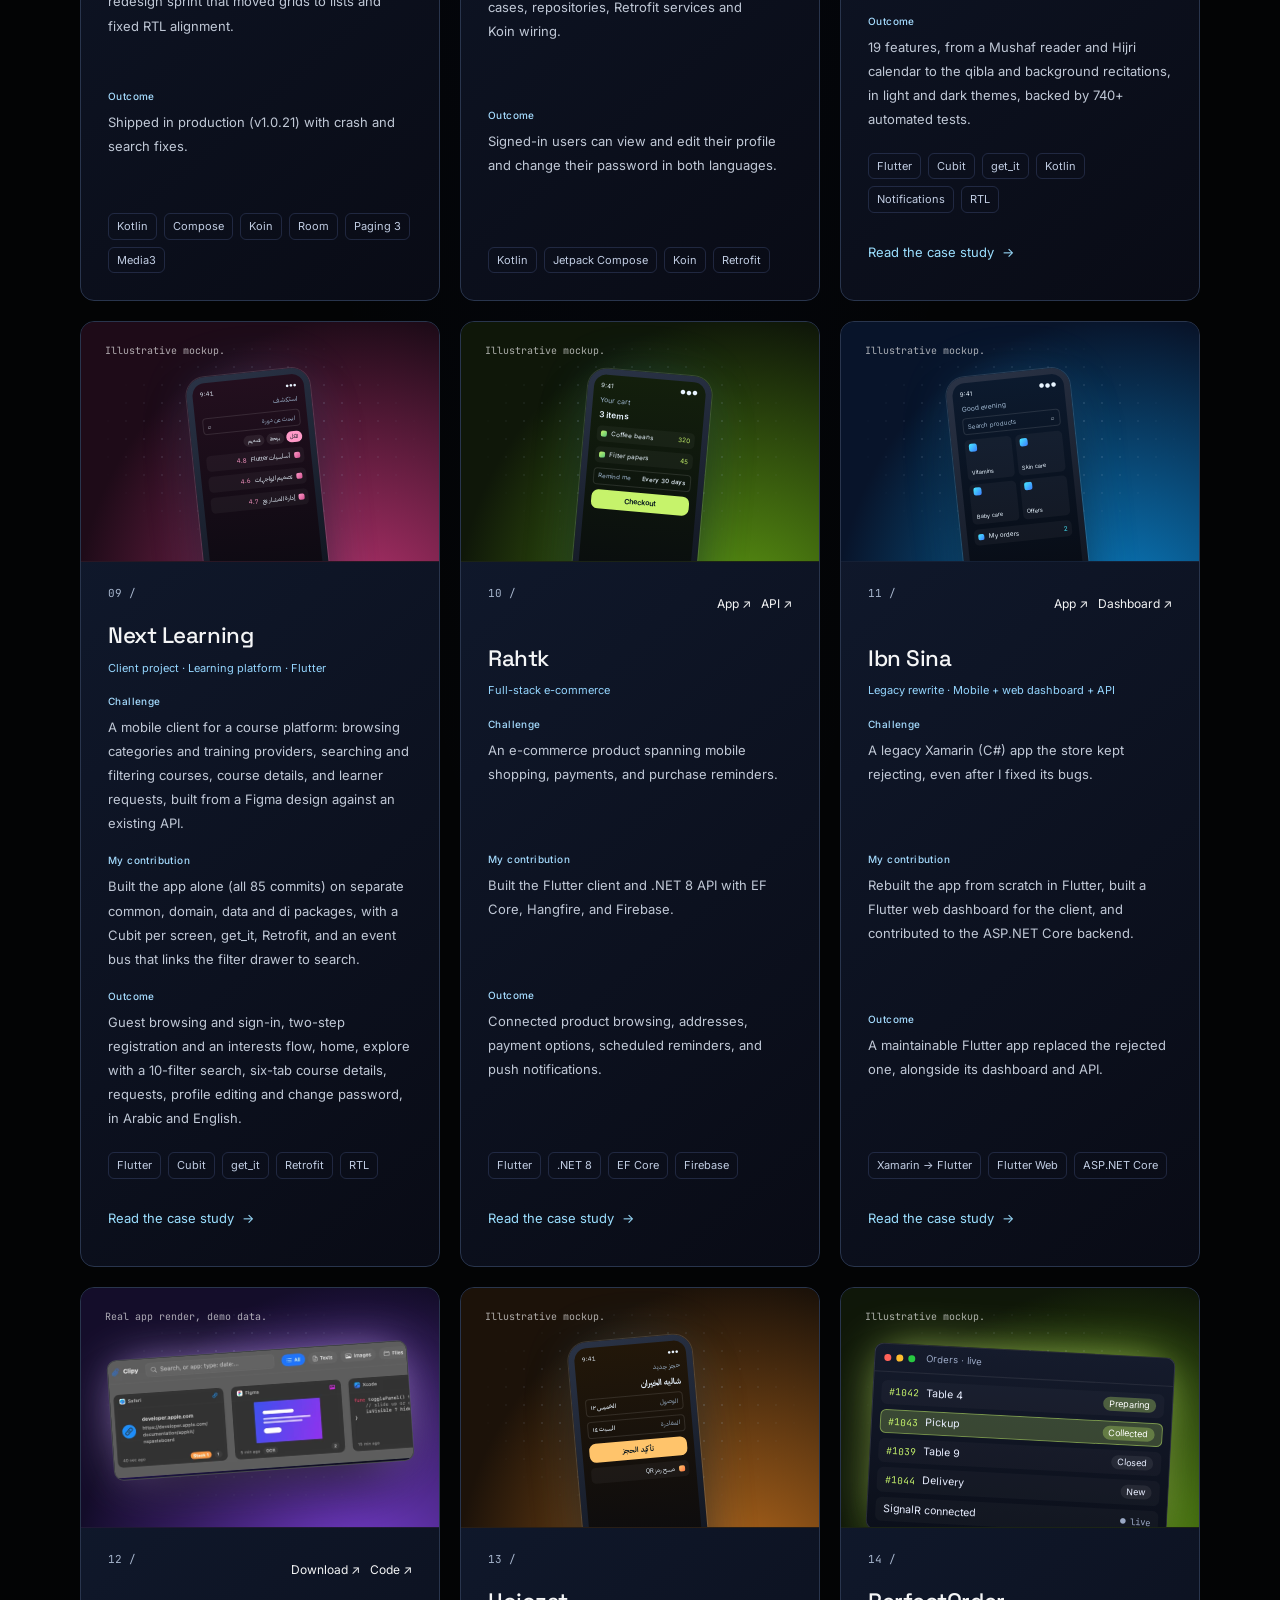
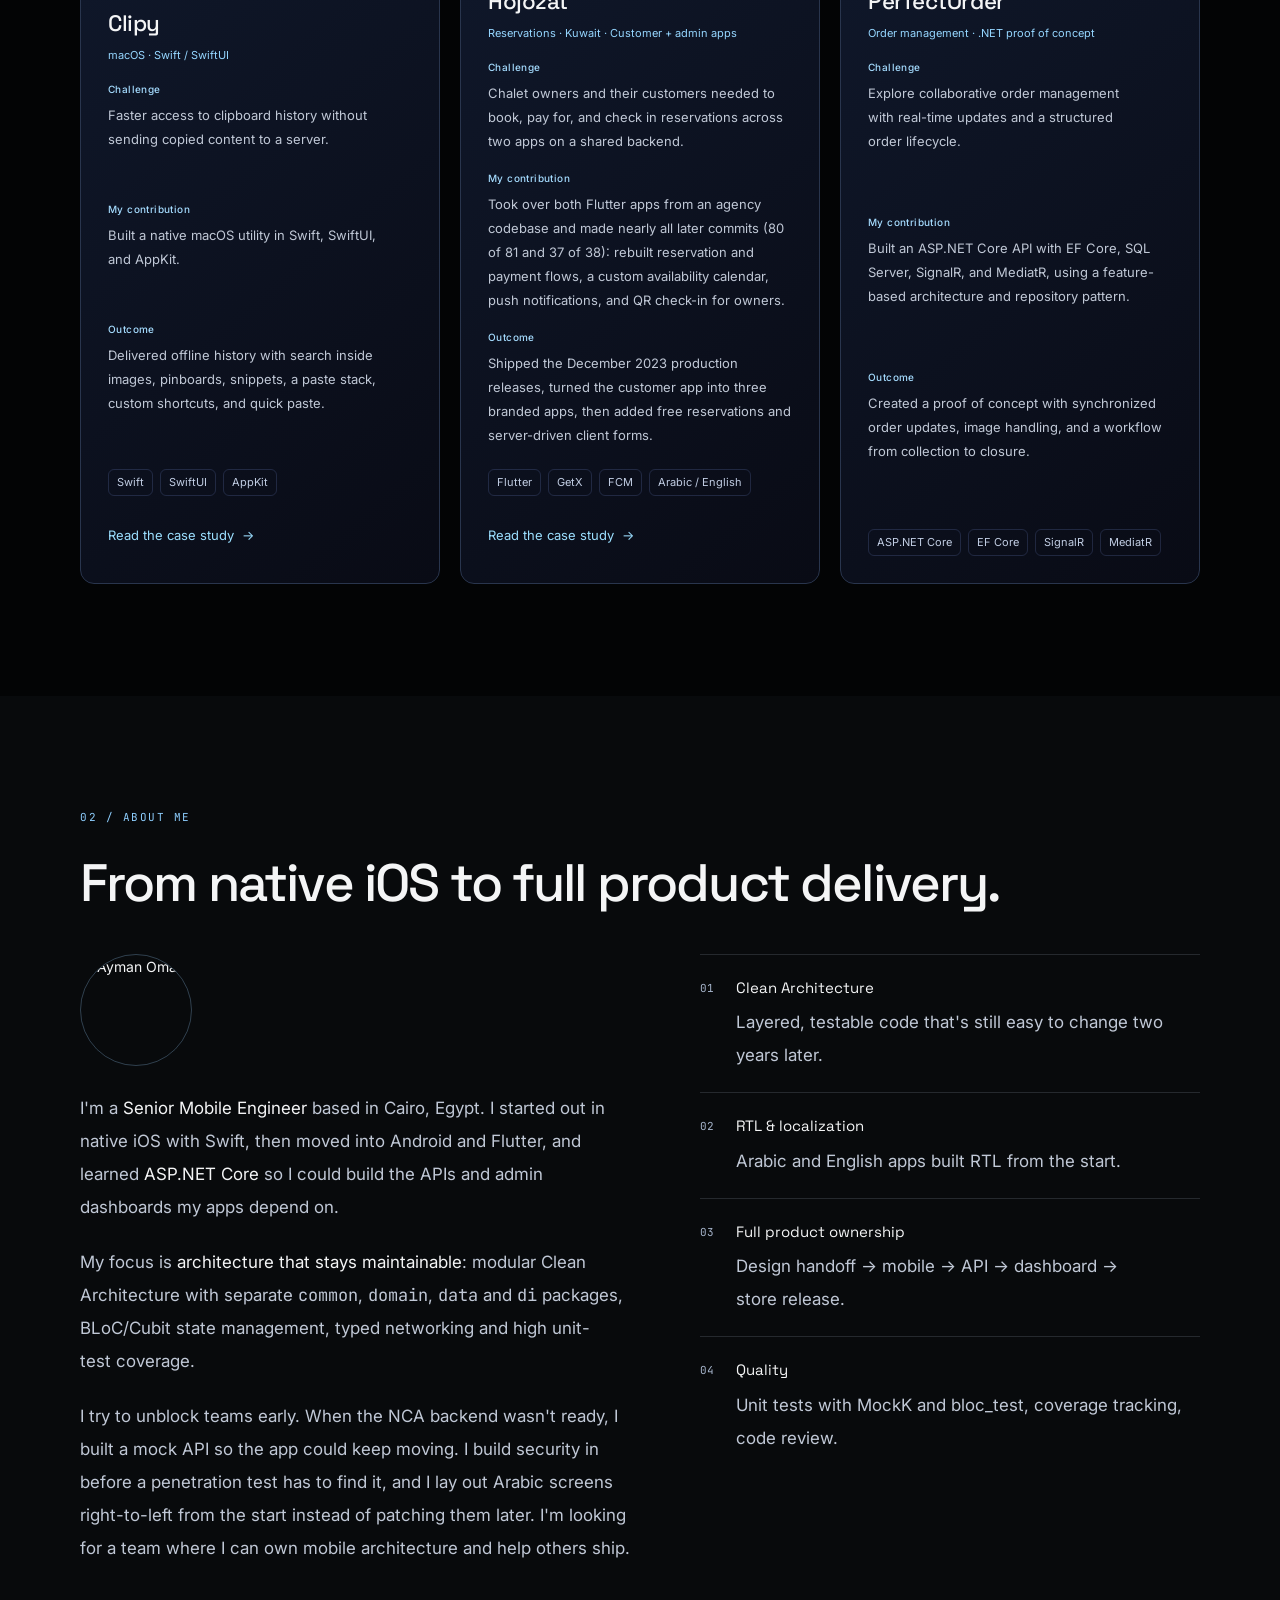
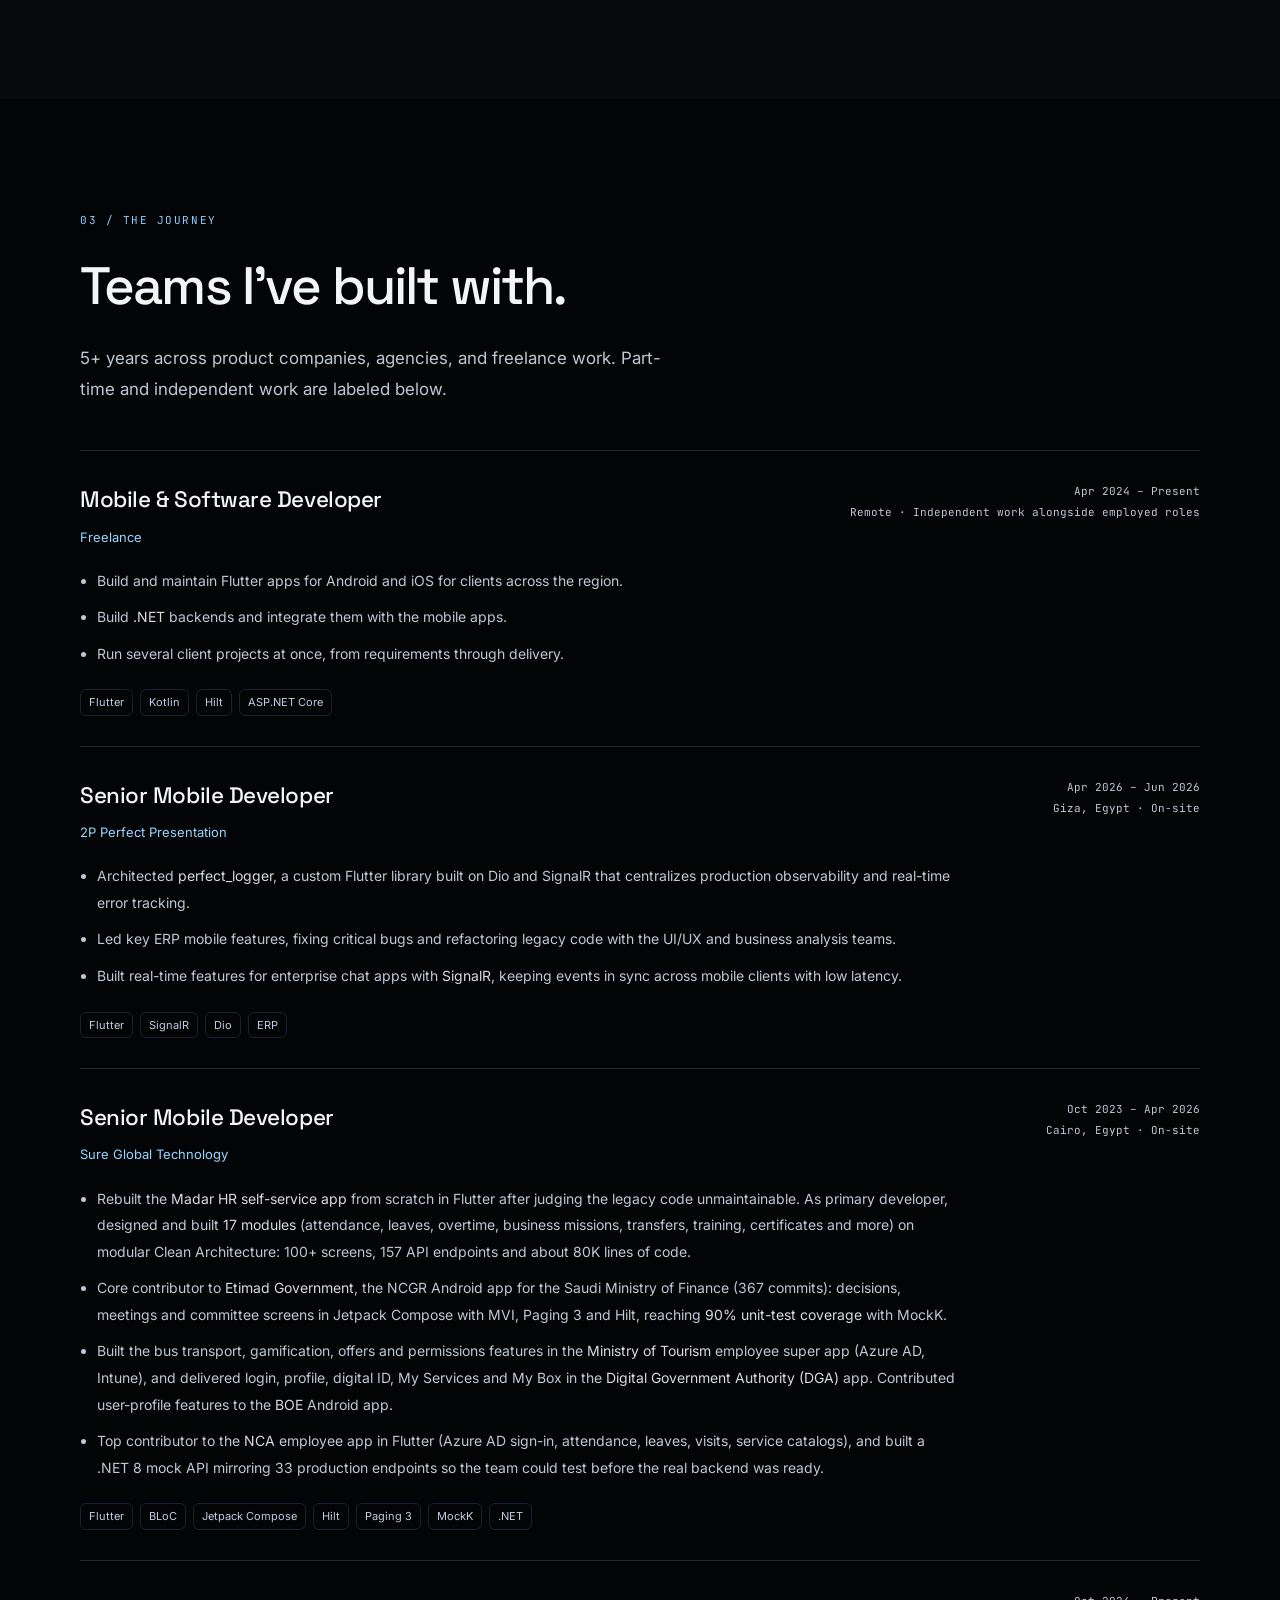
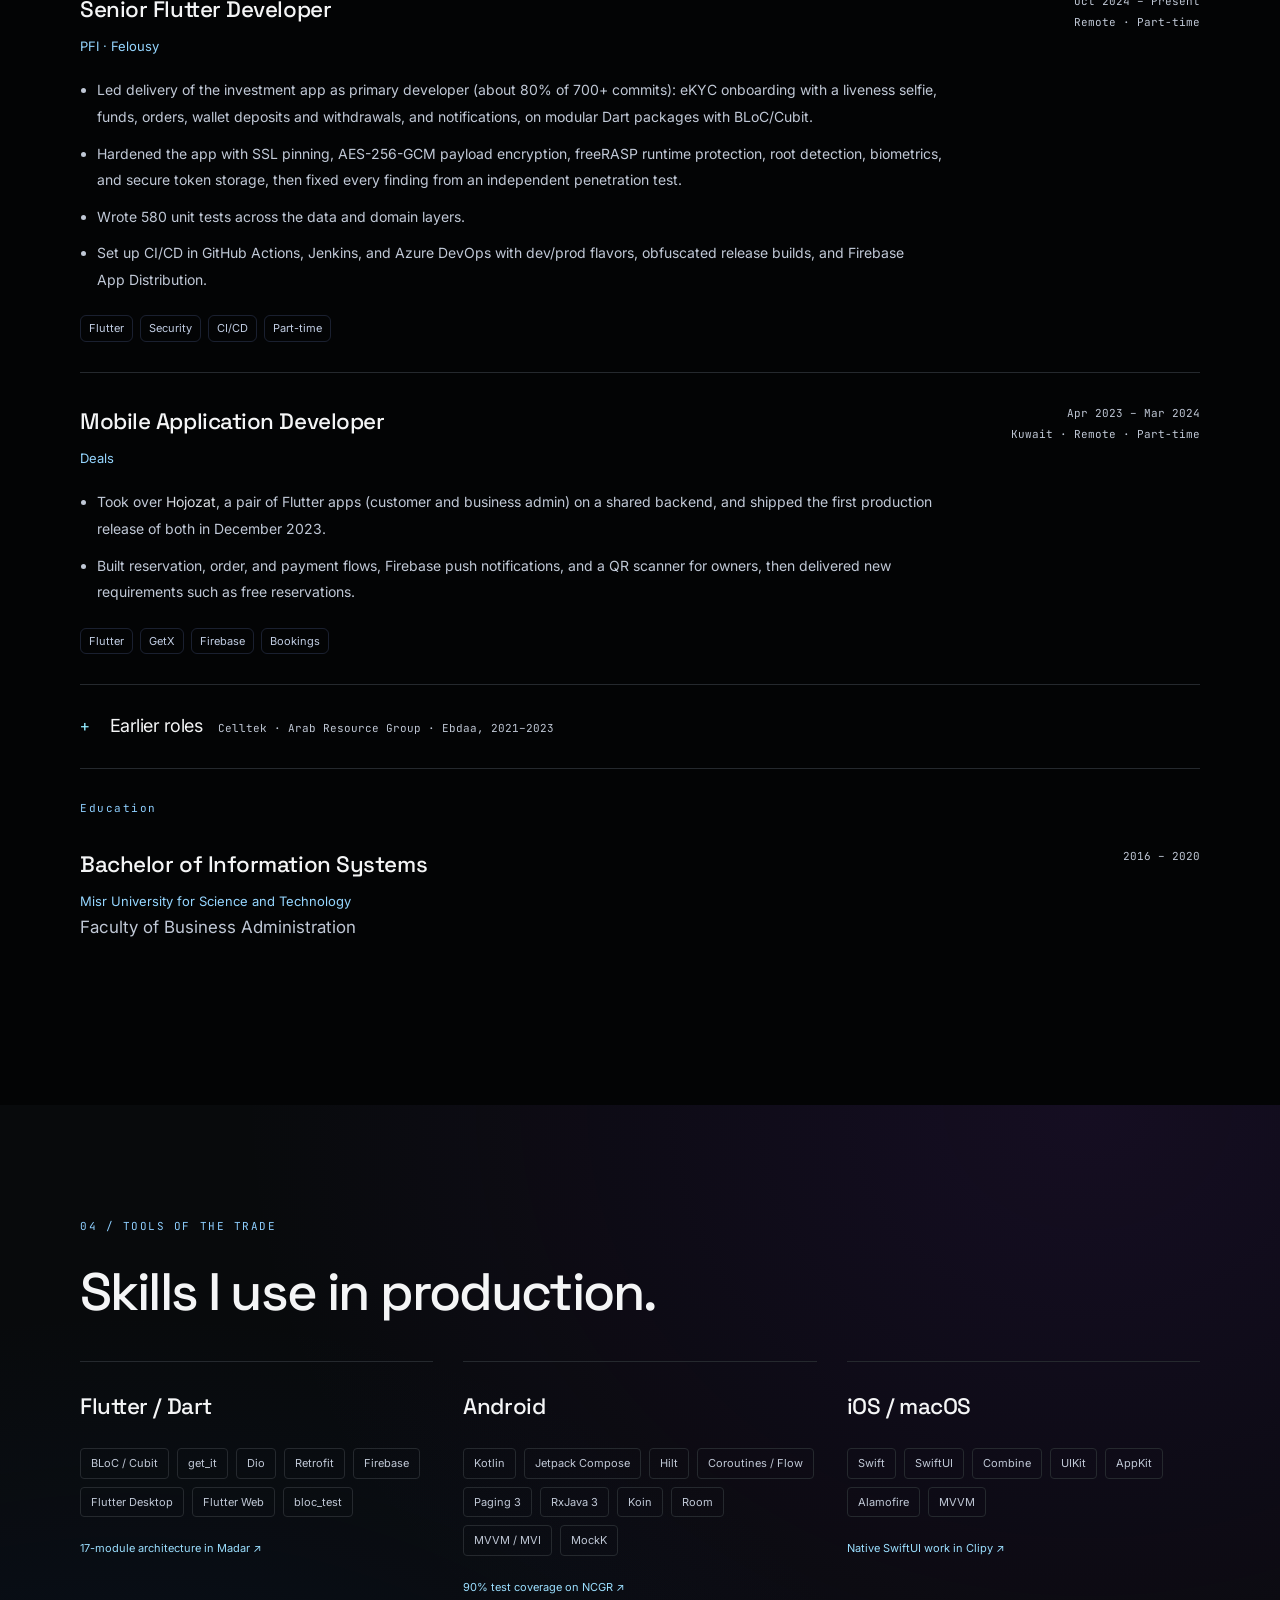
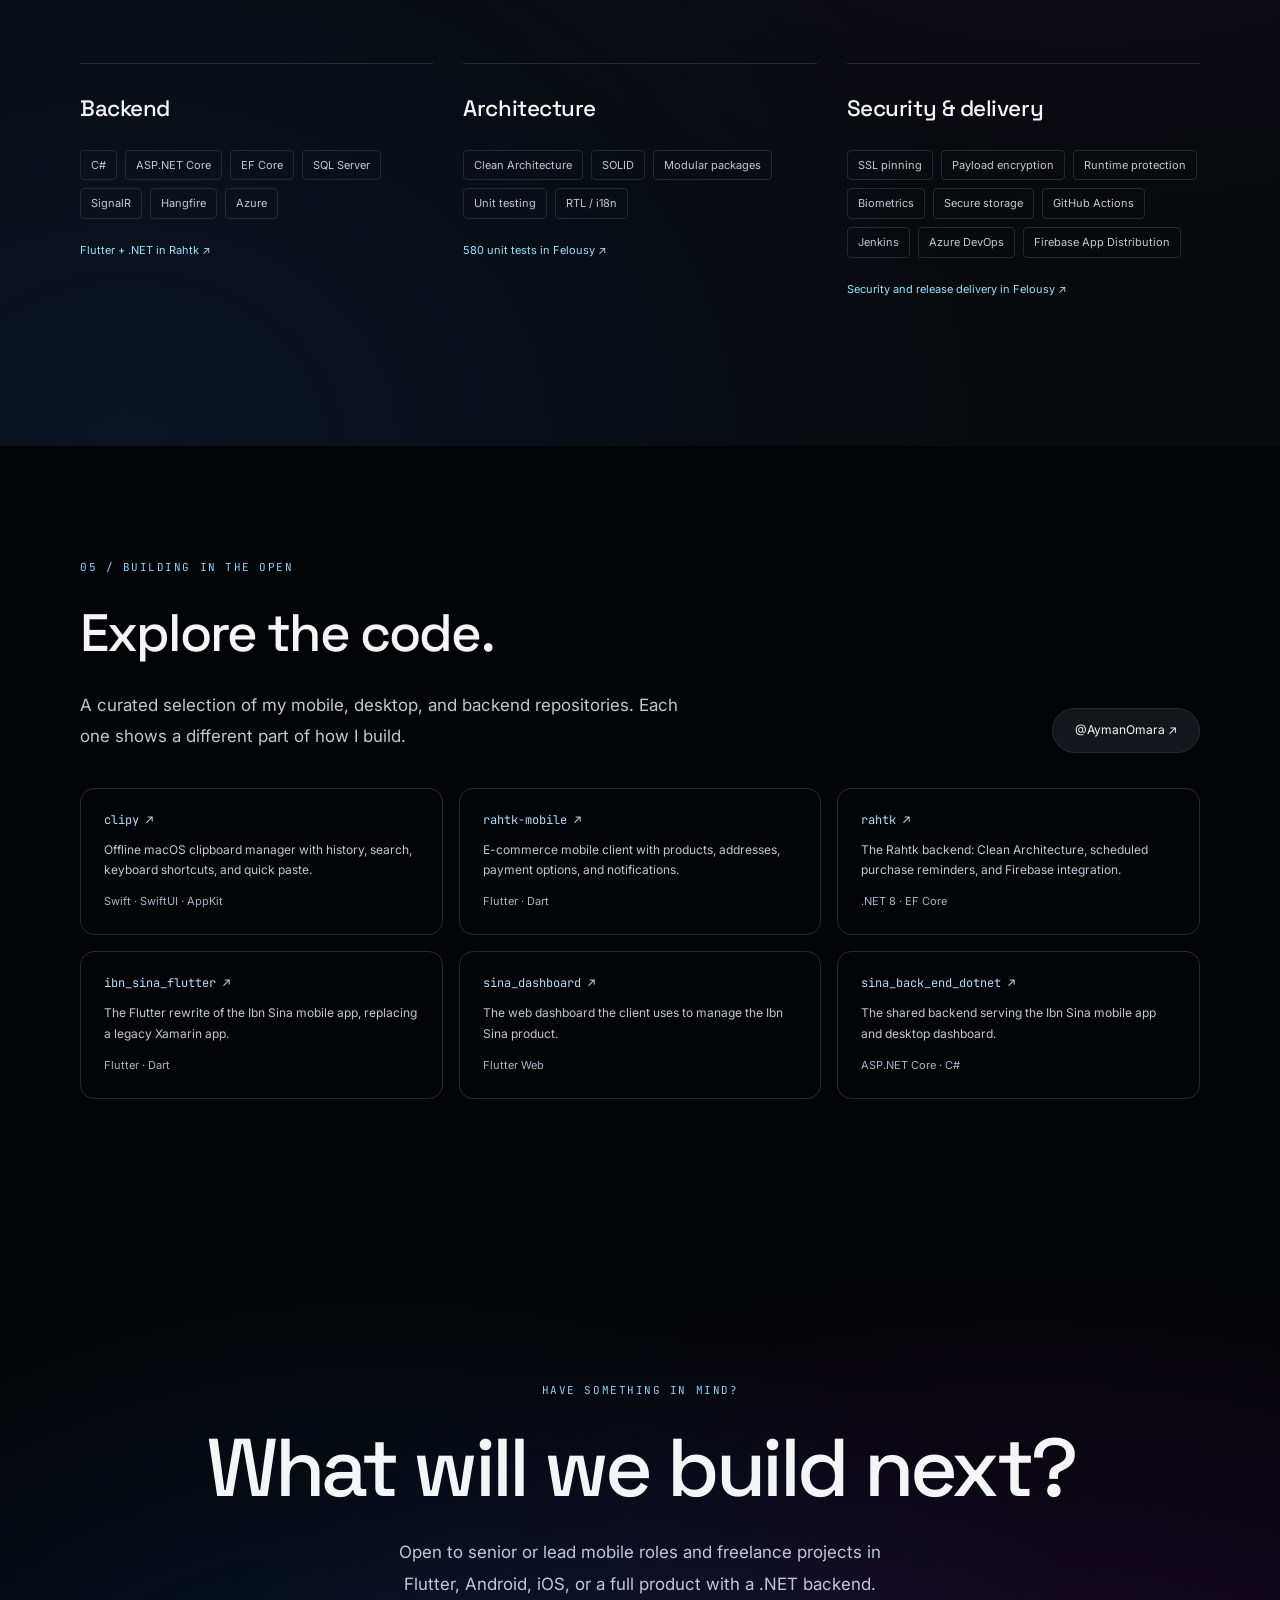
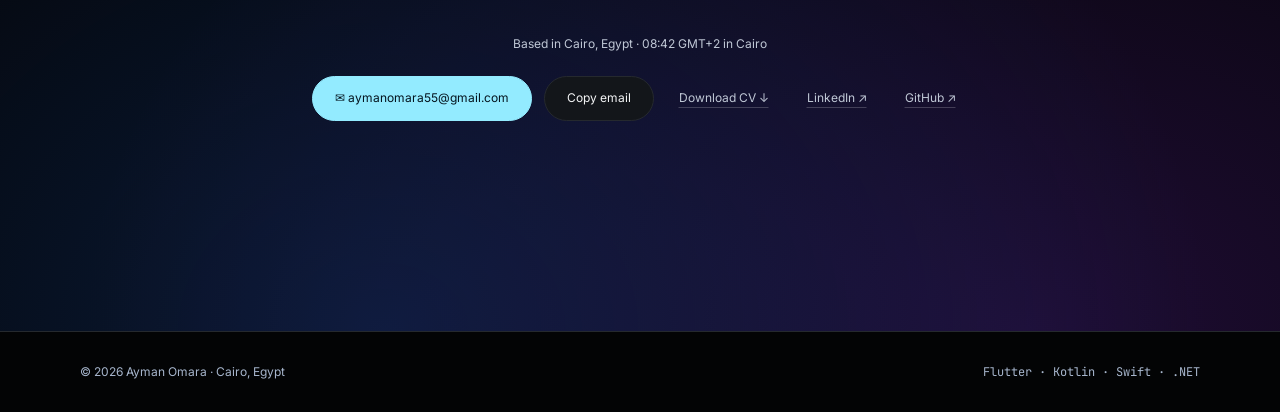
==== commit 0da5da9e: "Update Clipy case study for 1.1: new features, renders and Settings Co-Authored-By: Claude Opus 5.5 " ====
--- a/index.html
+++ b/index.html
@@ -204,10 +204,10 @@
         <a class="case-link" href="work/ibn-sina.html">Read the case study <span aria-hidden="true">→</span></a>
       </article>
       <article class="proj reveal with-art" data-cat="native" id="project-clipy">
-        <div class="project-art art-mini art-violet" aria-hidden="true"><span class="project-art-label">OFFLINE BY DESIGN.</span><span class="mock-note">Real app render, demo data.</span><div class="mac mac-shot"><img src="assets/clipy/panel-card.webp" alt="" width="700" height="280" loading="lazy"></div></div>
+        <div class="project-art art-mini art-violet" aria-hidden="true"><span class="project-art-label">OFFLINE BY DESIGN.</span><span class="mock-note">Real app render, demo data.</span><div class="mac mac-shot"><img src="assets/clipy/panel-card.webp?v=1.1" alt="" width="700" height="280" loading="lazy"></div></div>
         <div class="proj-top"><div class="proj-ico">12 /</div><div class="proj-links"><a href="https://github.com/AymanOmara/clipy/releases/latest" target="_blank" rel="noopener">Download ↗</a><a href="https://github.com/AymanOmara/clipy" target="_blank" rel="noopener">Code ↗</a></div></div>
         <h3>Clipy</h3><div class="kind">macOS · Swift / SwiftUI</div>
-        <dl class="project-story"><div><dt>Challenge</dt><dd>Faster access to clipboard history without sending copied content to a server.</dd></div><div><dt>My contribution</dt><dd>Built a native macOS utility in Swift, SwiftUI, and AppKit.</dd></div><div><dt>Outcome</dt><dd>Delivered offline history, instant search, a global shortcut, trackpad gestures, and quick paste.</dd></div></dl>
+        <dl class="project-story"><div><dt>Challenge</dt><dd>Faster access to clipboard history without sending copied content to a server.</dd></div><div><dt>My contribution</dt><dd>Built a native macOS utility in Swift, SwiftUI, and AppKit.</dd></div><div><dt>Outcome</dt><dd>Delivered offline history with search inside images, pinboards, snippets, a paste stack, custom shortcuts, and quick paste.</dd></div></dl>
         <div class="tags"><span class="tag">Swift</span><span class="tag">SwiftUI</span><span class="tag">AppKit</span></div>
         <a class="case-link" href="work/clipy.html">Read the case study <span aria-hidden="true">→</span></a>
       </article>
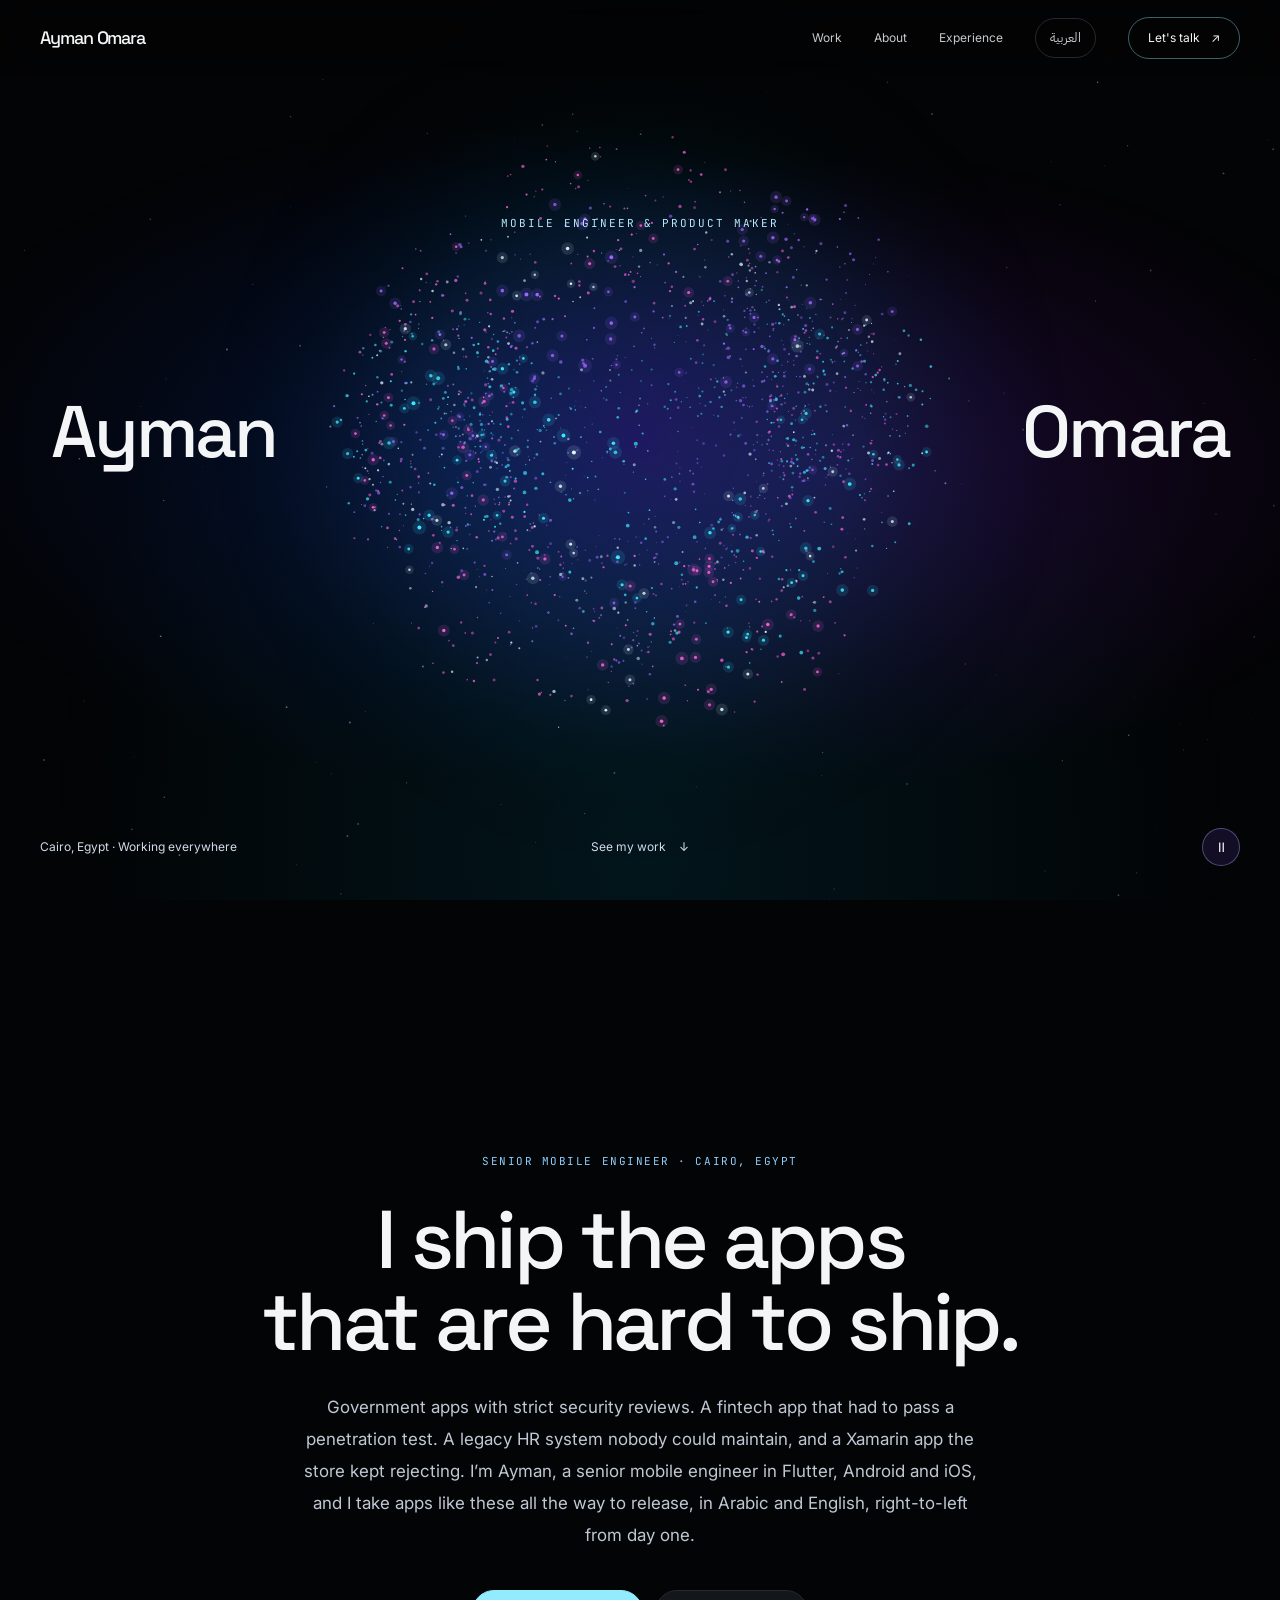
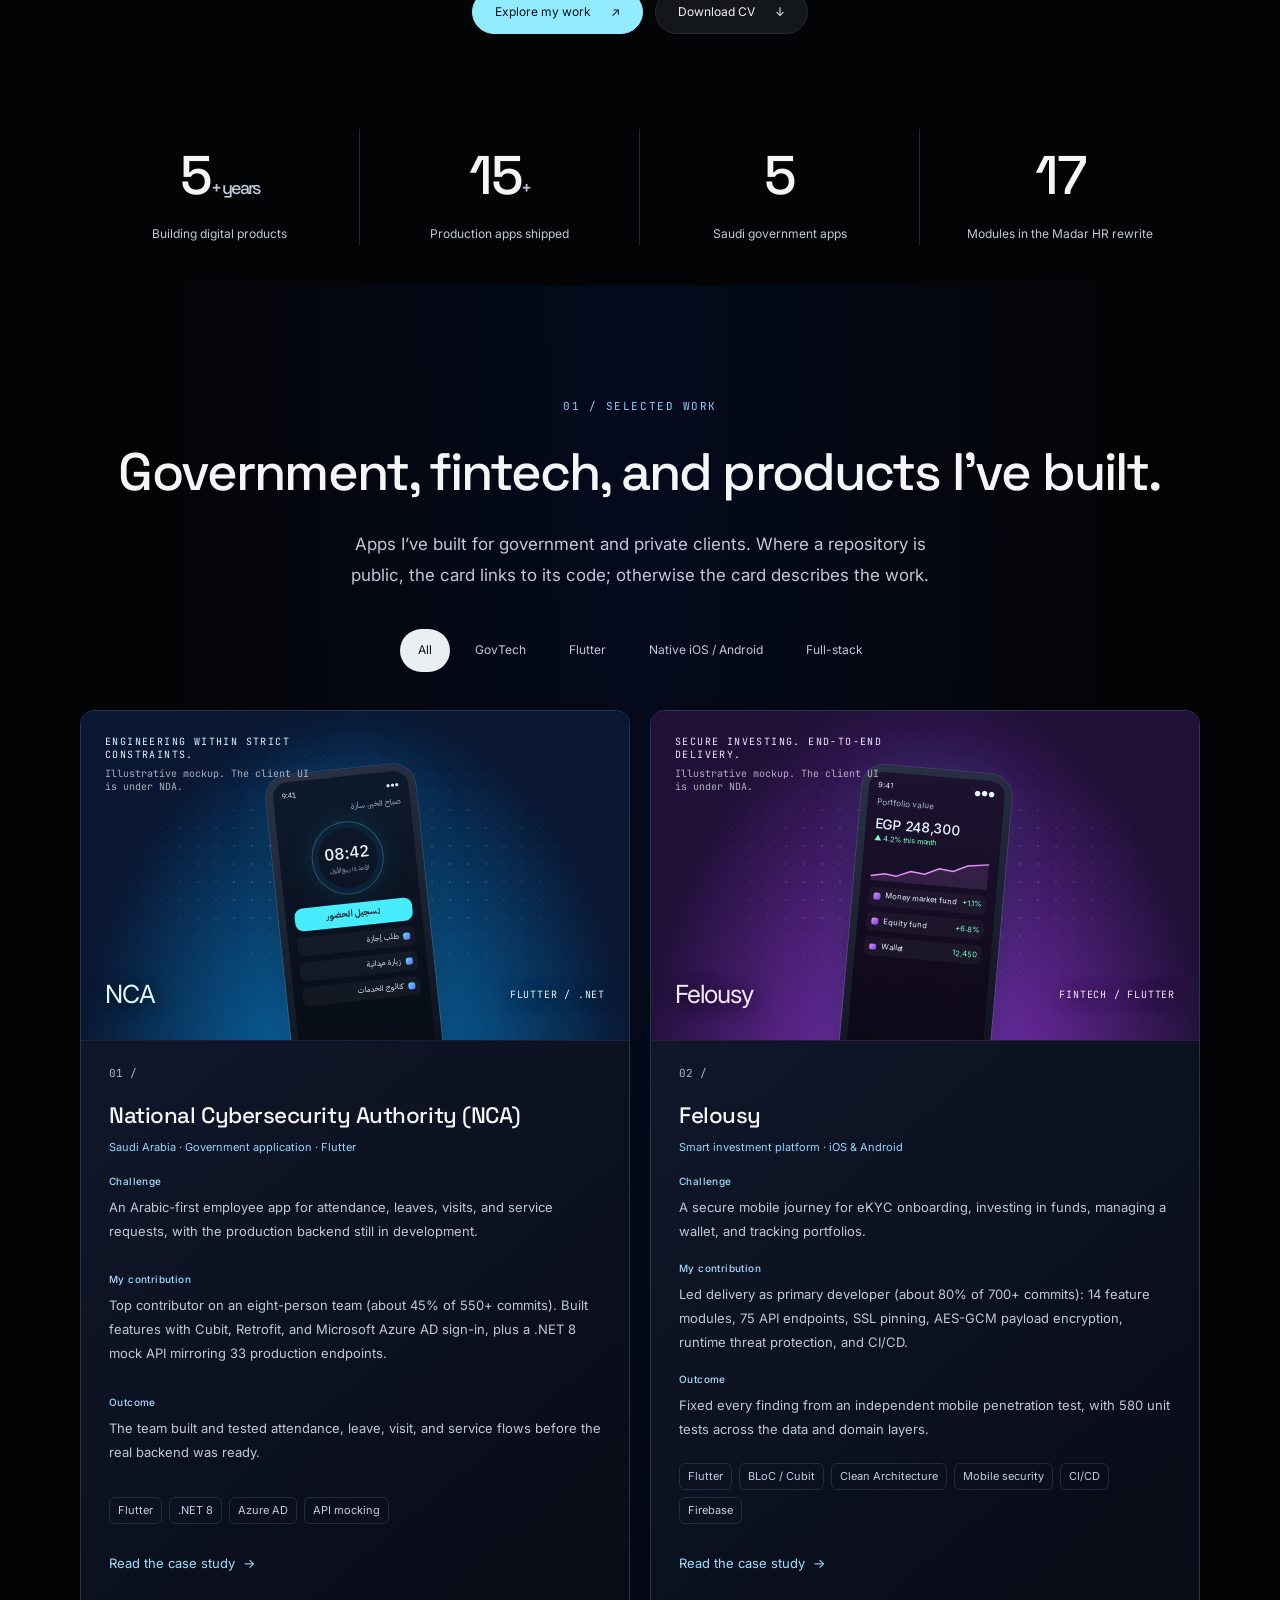
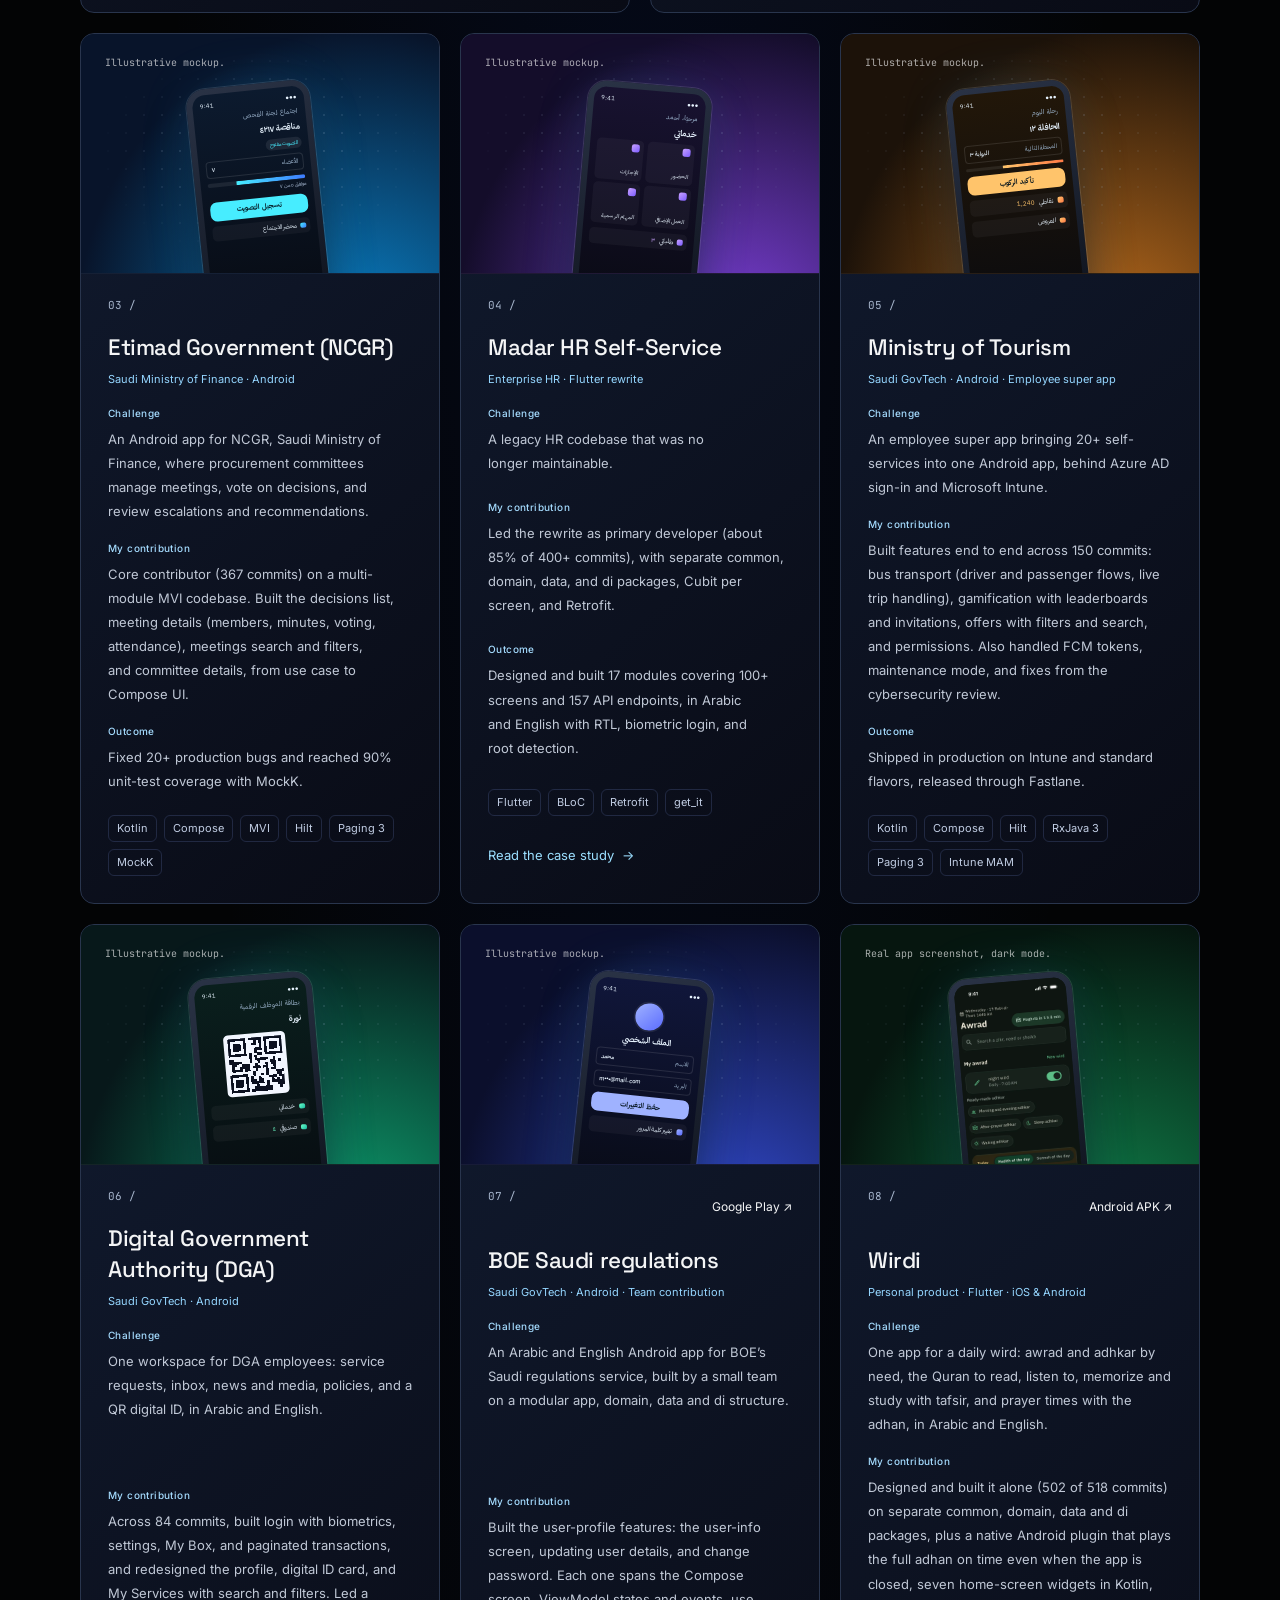
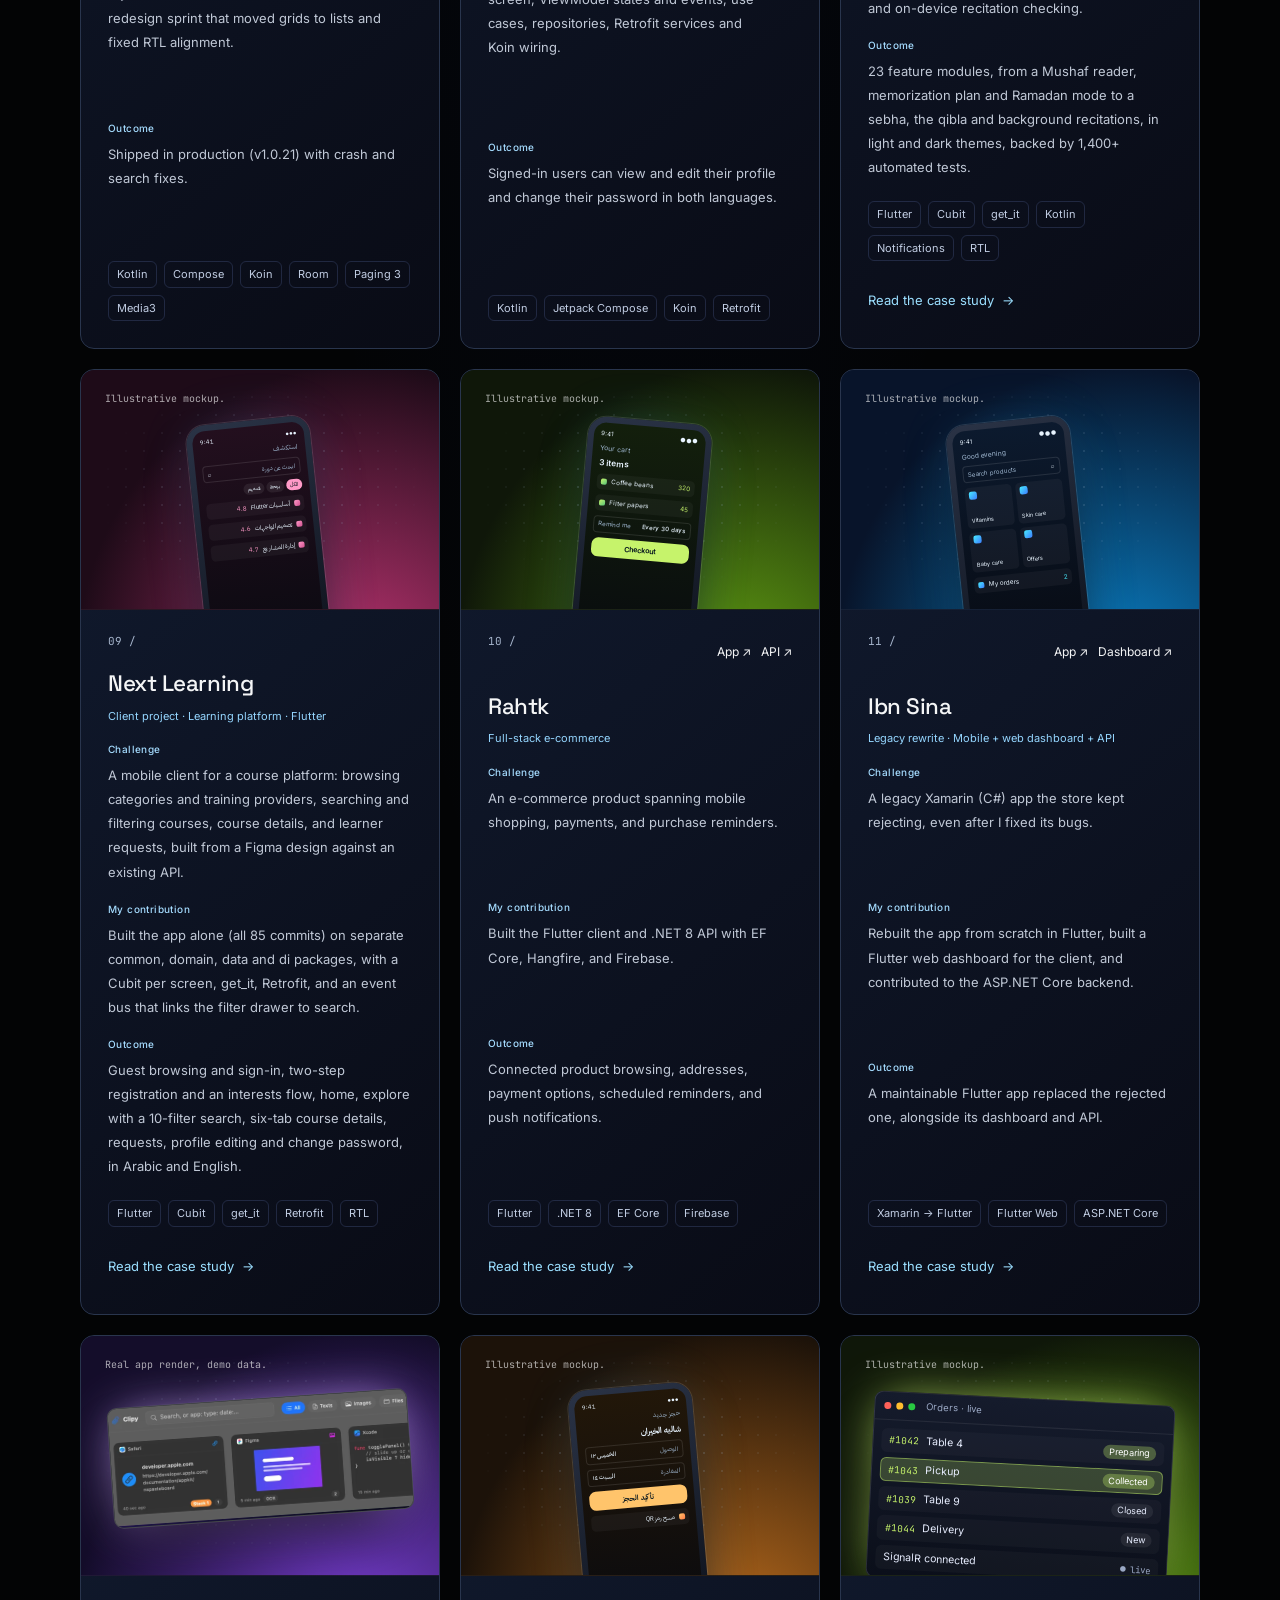
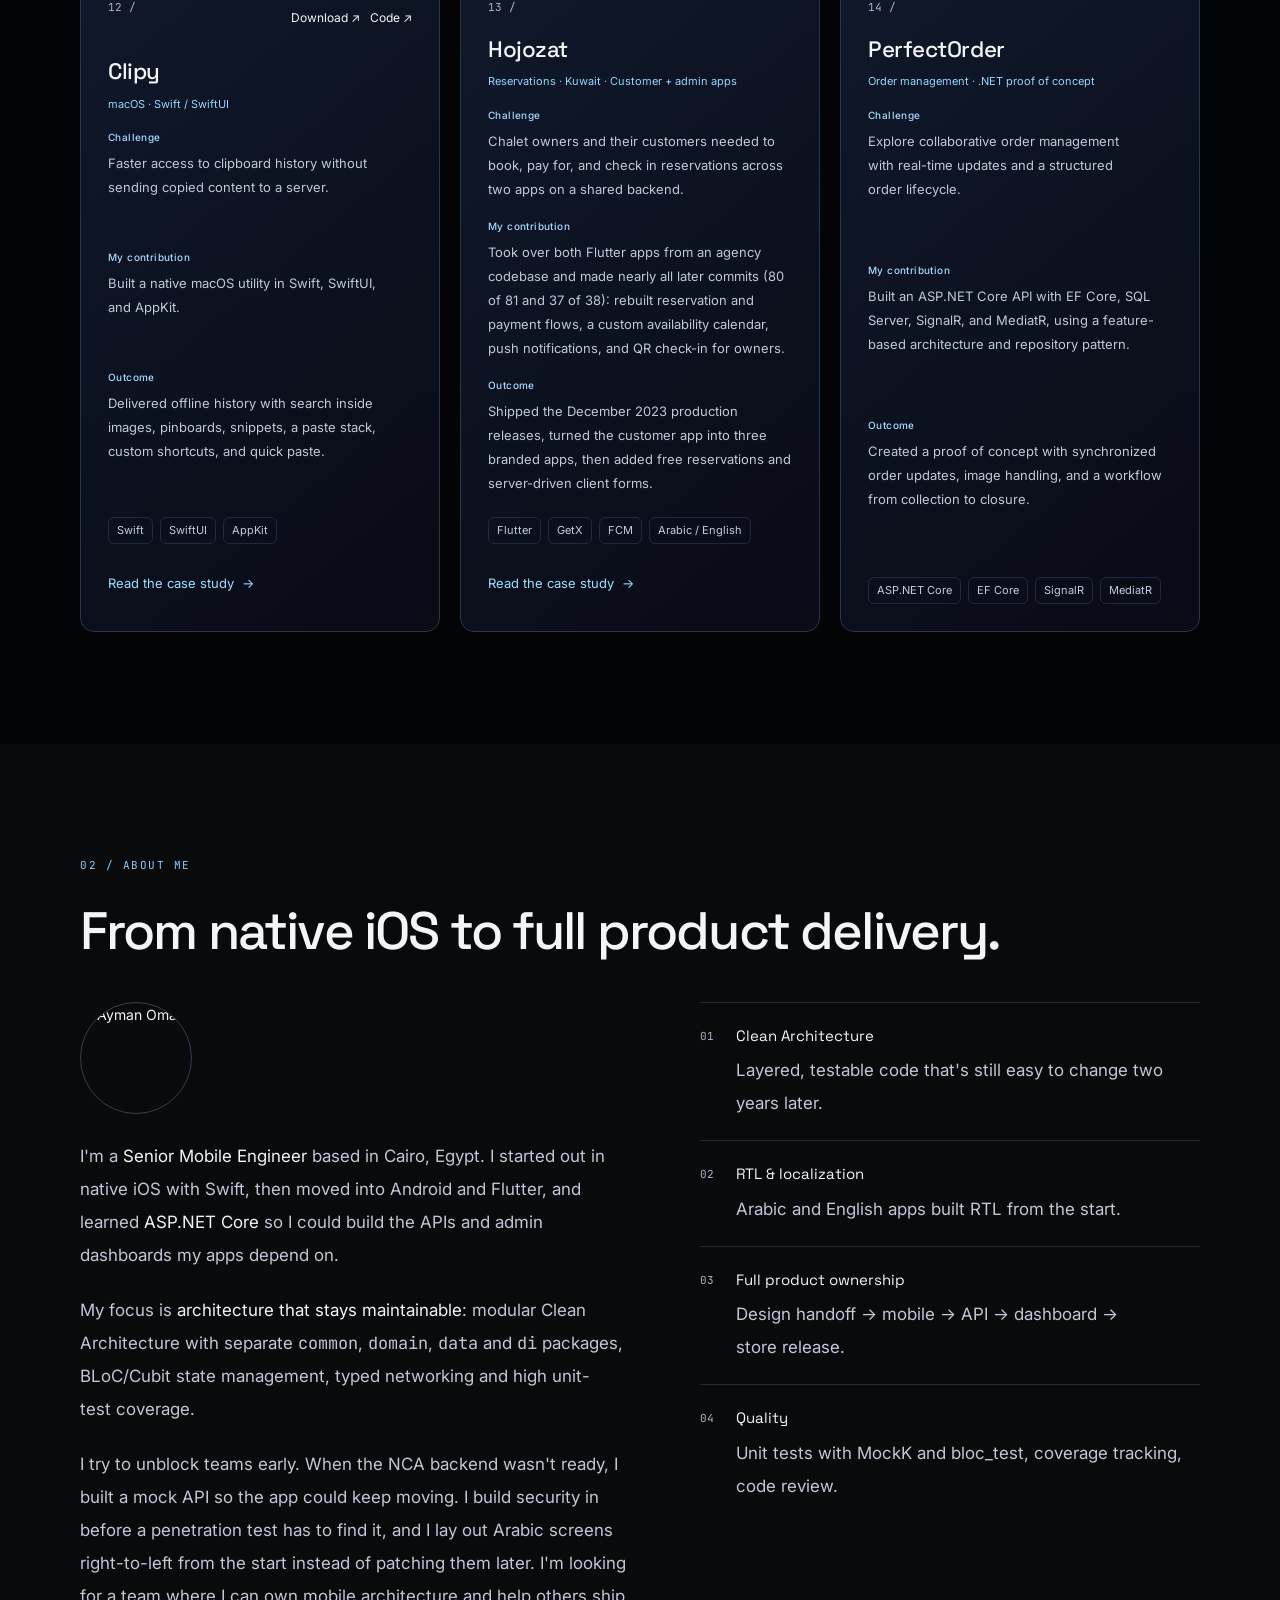
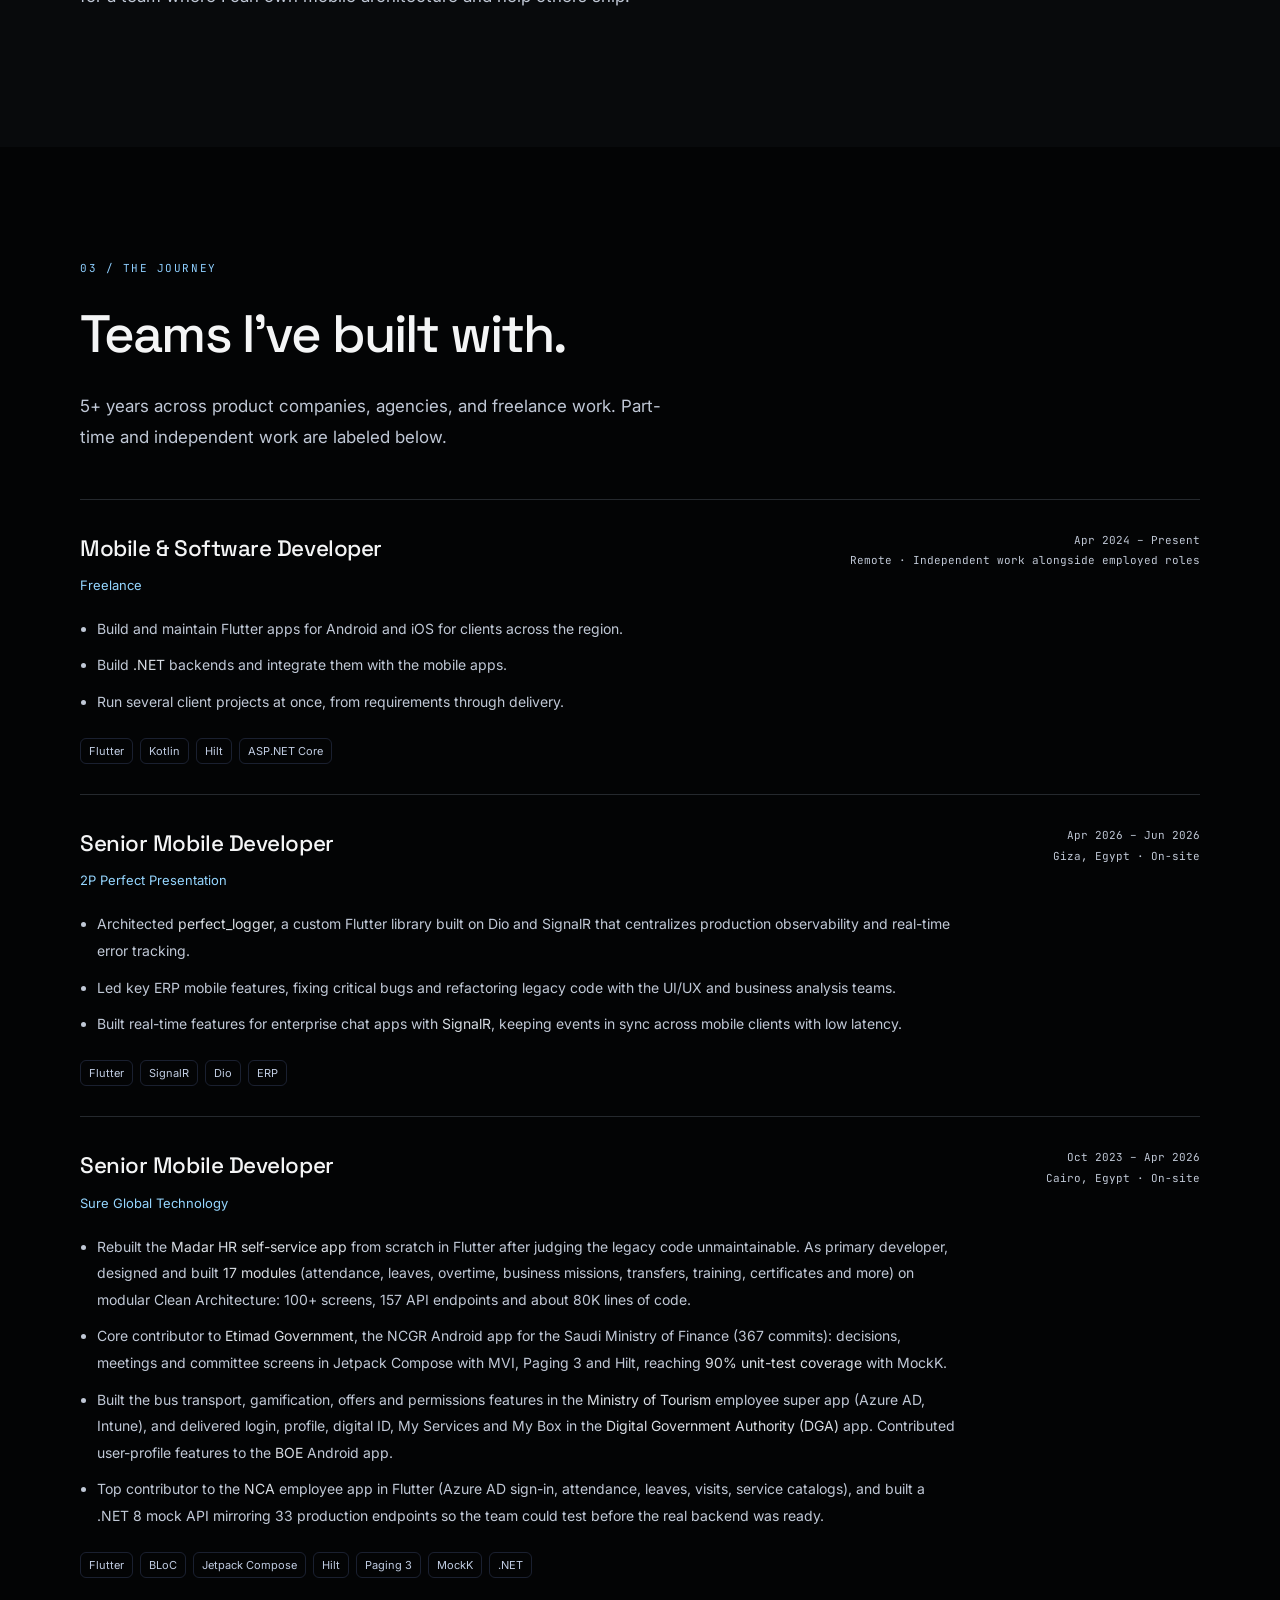
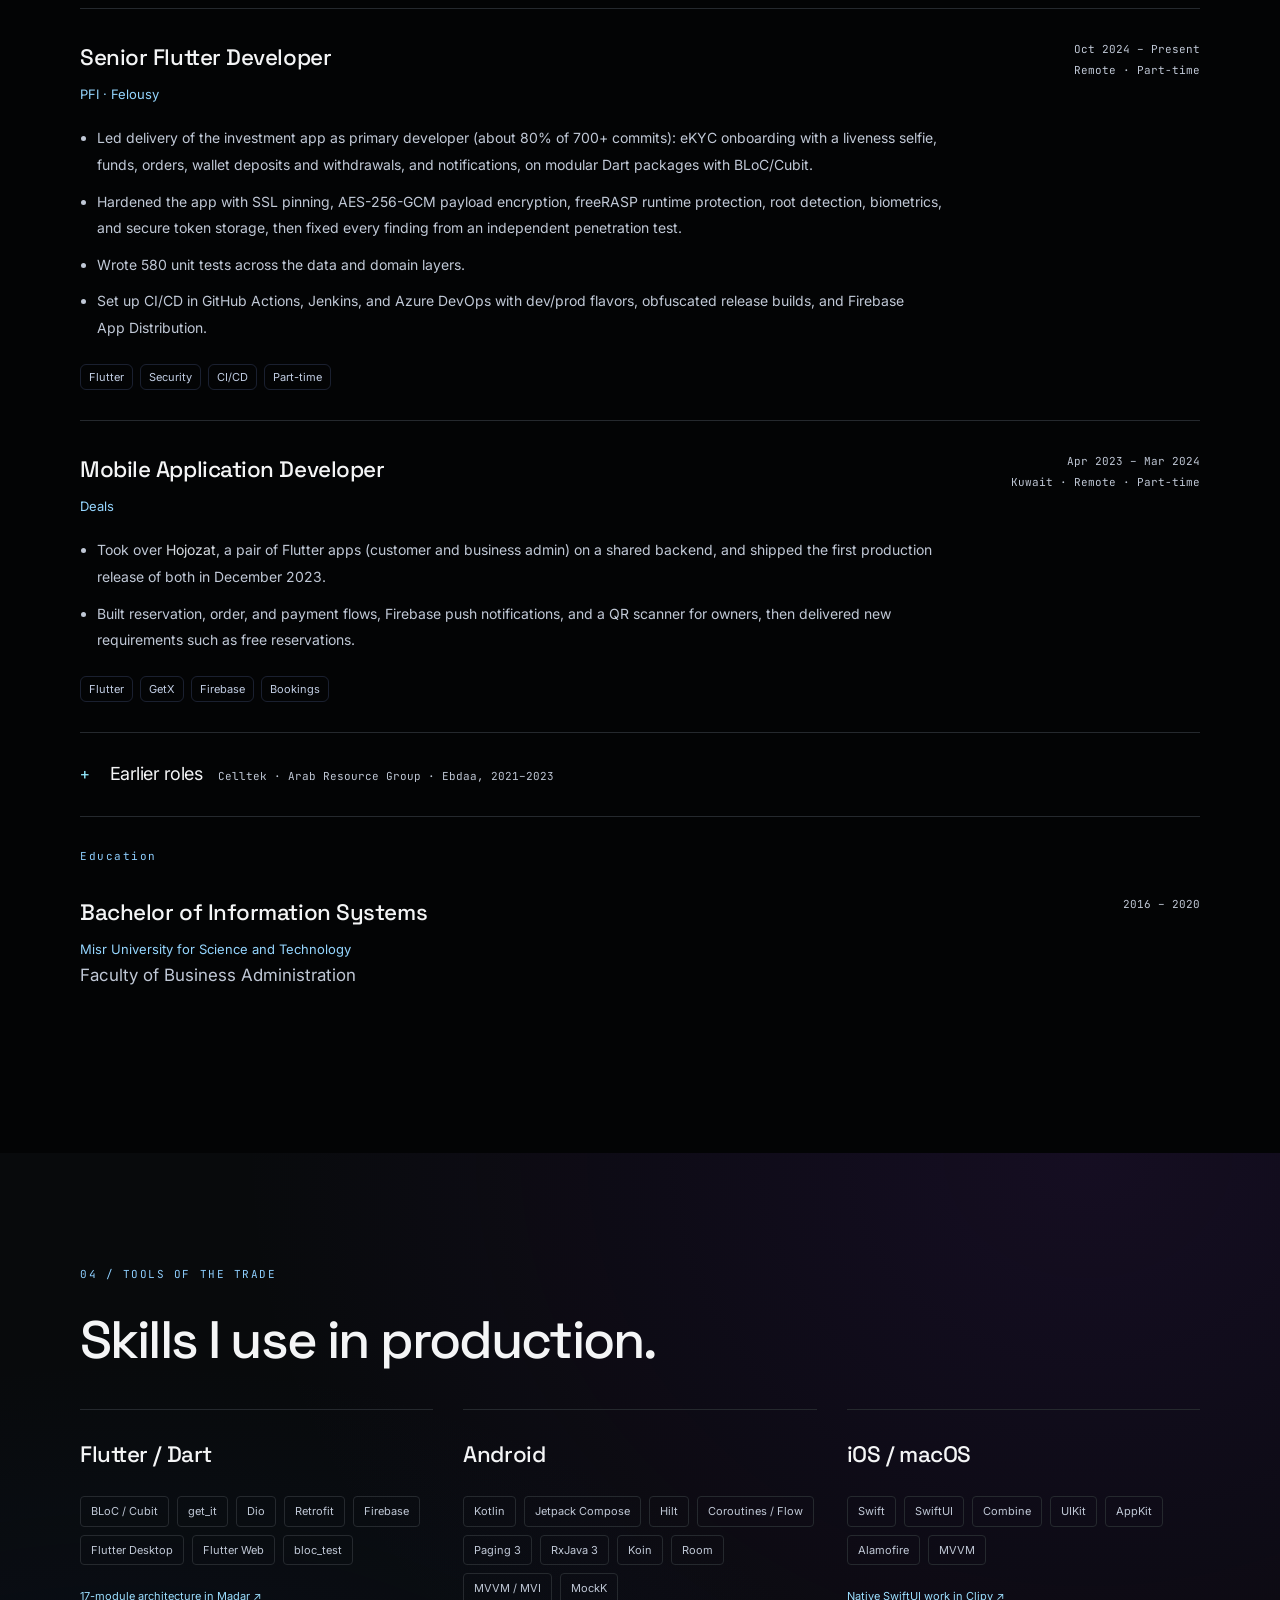
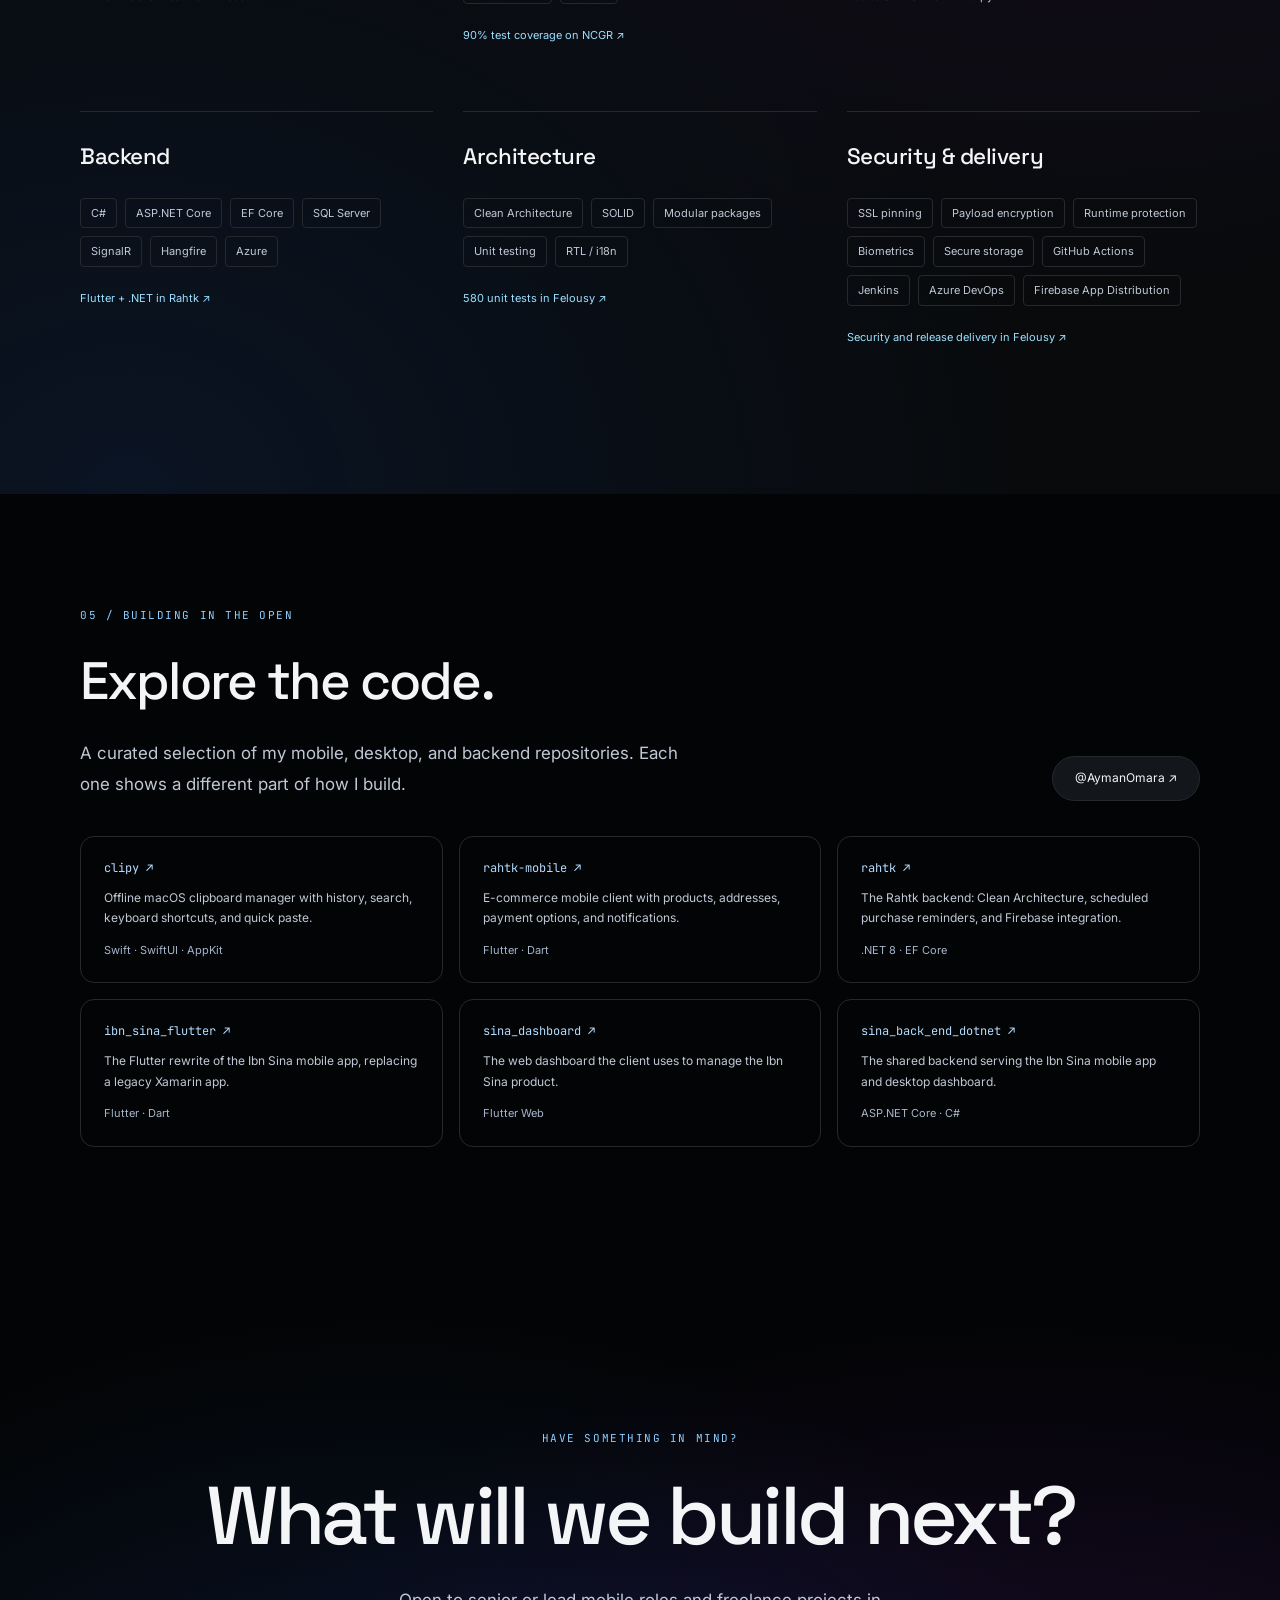
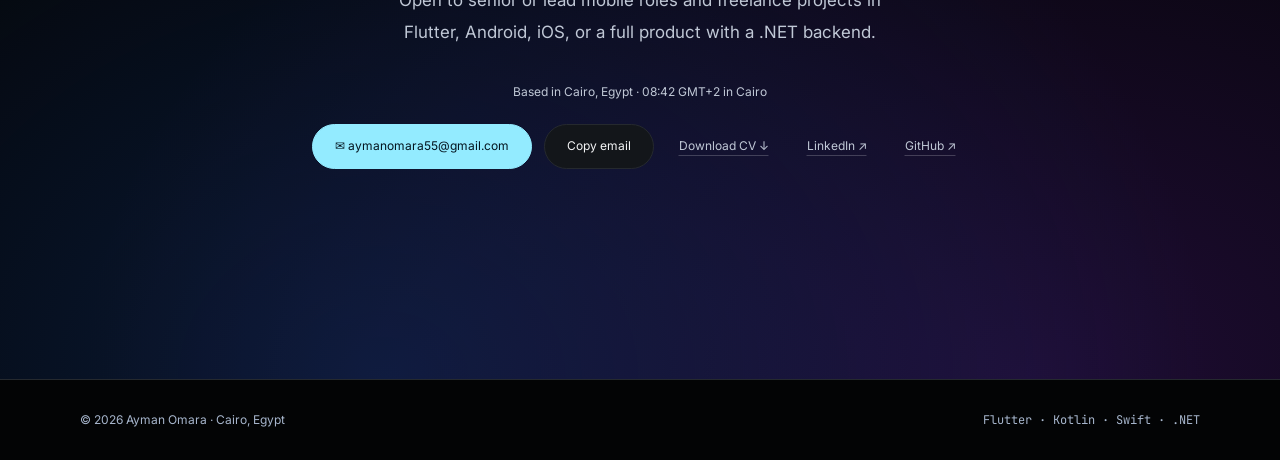
==== commit 2c9873ca: "Wirdi 1.3 case study: new screenshots and details Nine fresh screenshots, updated numbers, the featu" ====
--- a/index.html
+++ b/index.html
@@ -163,10 +163,10 @@
         <div class="tags"><span class="tag">Kotlin</span><span class="tag">Jetpack Compose</span><span class="tag">Koin</span><span class="tag">Retrofit</span></div>
       </article>
       <article class="proj reveal with-art" data-cat="flutter" id="project-wirdi">
-        <div class="project-art art-mini art-emerald" style="--tilt:-5deg"><span class="project-art-label" aria-hidden="true">QURAN, PRAYER AND YOUR WIRD. ONE APP.</span><span class="mock-note">Real app screenshot, dark mode.</span><div class="phone phone-art phone-shot"><div class="phone-screen"><img src="assets/wirdi/home.webp" alt="Wirdi home screen in dark mode" width="600" height="1304" loading="lazy" decoding="async"></div></div></div>
+        <div class="project-art art-mini art-emerald" style="--tilt:-5deg"><span class="project-art-label" aria-hidden="true">QURAN, PRAYER AND YOUR WIRD. ONE APP.</span><span class="mock-note">Real app screenshot, dark mode.</span><div class="phone phone-art phone-shot"><div class="phone-screen"><img src="assets/wirdi/home.webp?v=1.3" alt="Wirdi home screen in dark mode" width="600" height="1304" loading="lazy" decoding="async"></div></div></div>
         <div class="proj-top"><div class="proj-ico">08 /</div><div class="proj-links"><a href="https://github.com/AymanOmara/wirdi/releases/latest" target="_blank" rel="noopener">Android APK ↗</a></div></div>
         <h3>Wirdi</h3><div class="kind">Personal product · Flutter · iOS &amp; Android</div>
-        <dl class="project-story"><div><dt>Challenge</dt><dd>One app for a daily wird: awrad and adhkar by need, the Quran to read, listen to and study with tafsir, and prayer times with the adhan, in Arabic and English.</dd></div><div><dt>My contribution</dt><dd>Designed and built it alone (247 of 249 commits) on separate common, domain, data and di packages, plus a native Android plugin that plays the full adhan on time even when the app is closed, and home-screen widgets in Kotlin.</dd></div><div><dt>Outcome</dt><dd>19 features, from a Mushaf reader and Hijri calendar to the qibla and background recitations, in light and dark themes, backed by 740+ automated tests.</dd></div></dl>
+        <dl class="project-story"><div><dt>Challenge</dt><dd>One app for a daily wird: awrad and adhkar by need, the Quran to read, listen to, memorize and study with tafsir, and prayer times with the adhan, in Arabic and English.</dd></div><div><dt>My contribution</dt><dd>Designed and built it alone (502 of 518 commits) on separate common, domain, data and di packages, plus a native Android plugin that plays the full adhan on time even when the app is closed, seven home-screen widgets in Kotlin, and on-device recitation checking.</dd></div><div><dt>Outcome</dt><dd>23 feature modules, from a Mushaf reader, memorization plan and Ramadan mode to a sebha, the qibla and background recitations, in light and dark themes, backed by 1,400+ automated tests.</dd></div></dl>
         <div class="tags"><span class="tag">Flutter</span><span class="tag">Cubit</span><span class="tag">get_it</span><span class="tag">Kotlin</span><span class="tag">Notifications</span><span class="tag">RTL</span></div>
         <a class="case-link" href="work/wirdi.html">Read the case study <span aria-hidden="true">→</span></a>
       </article>
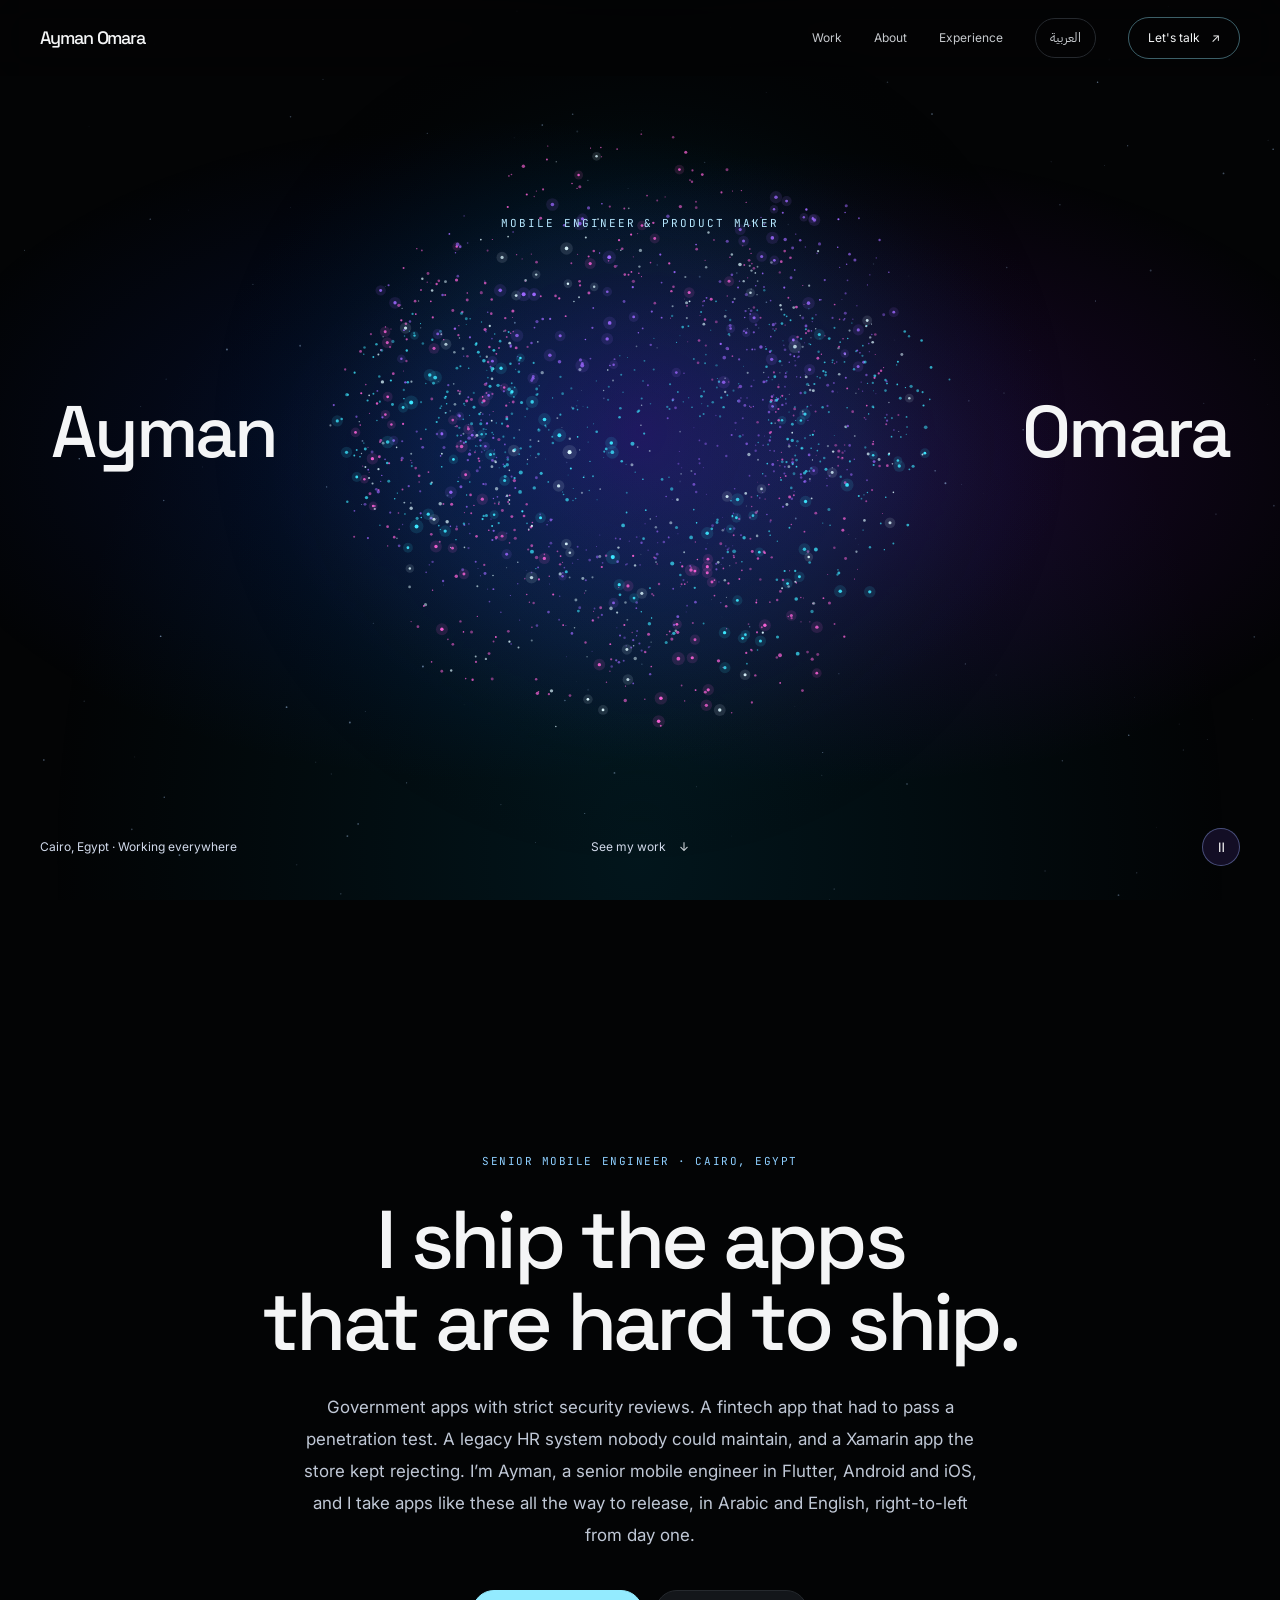
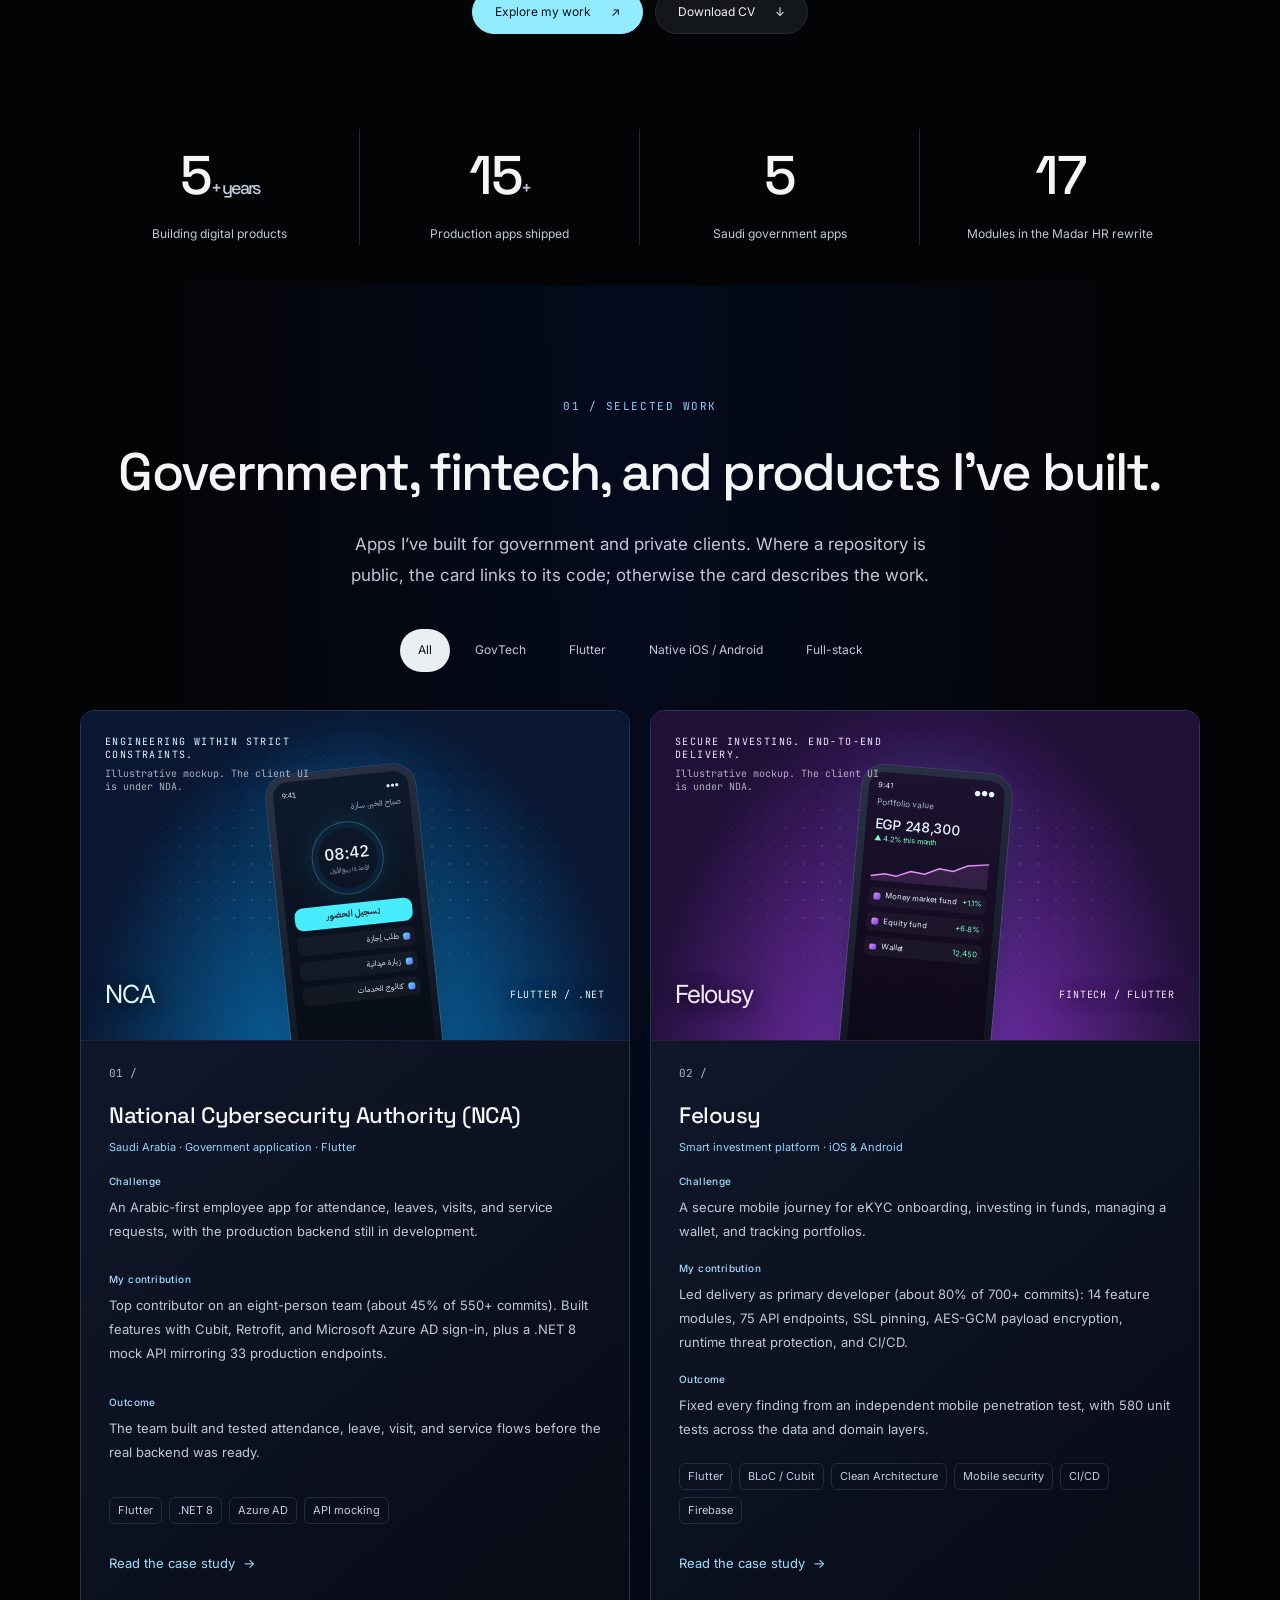
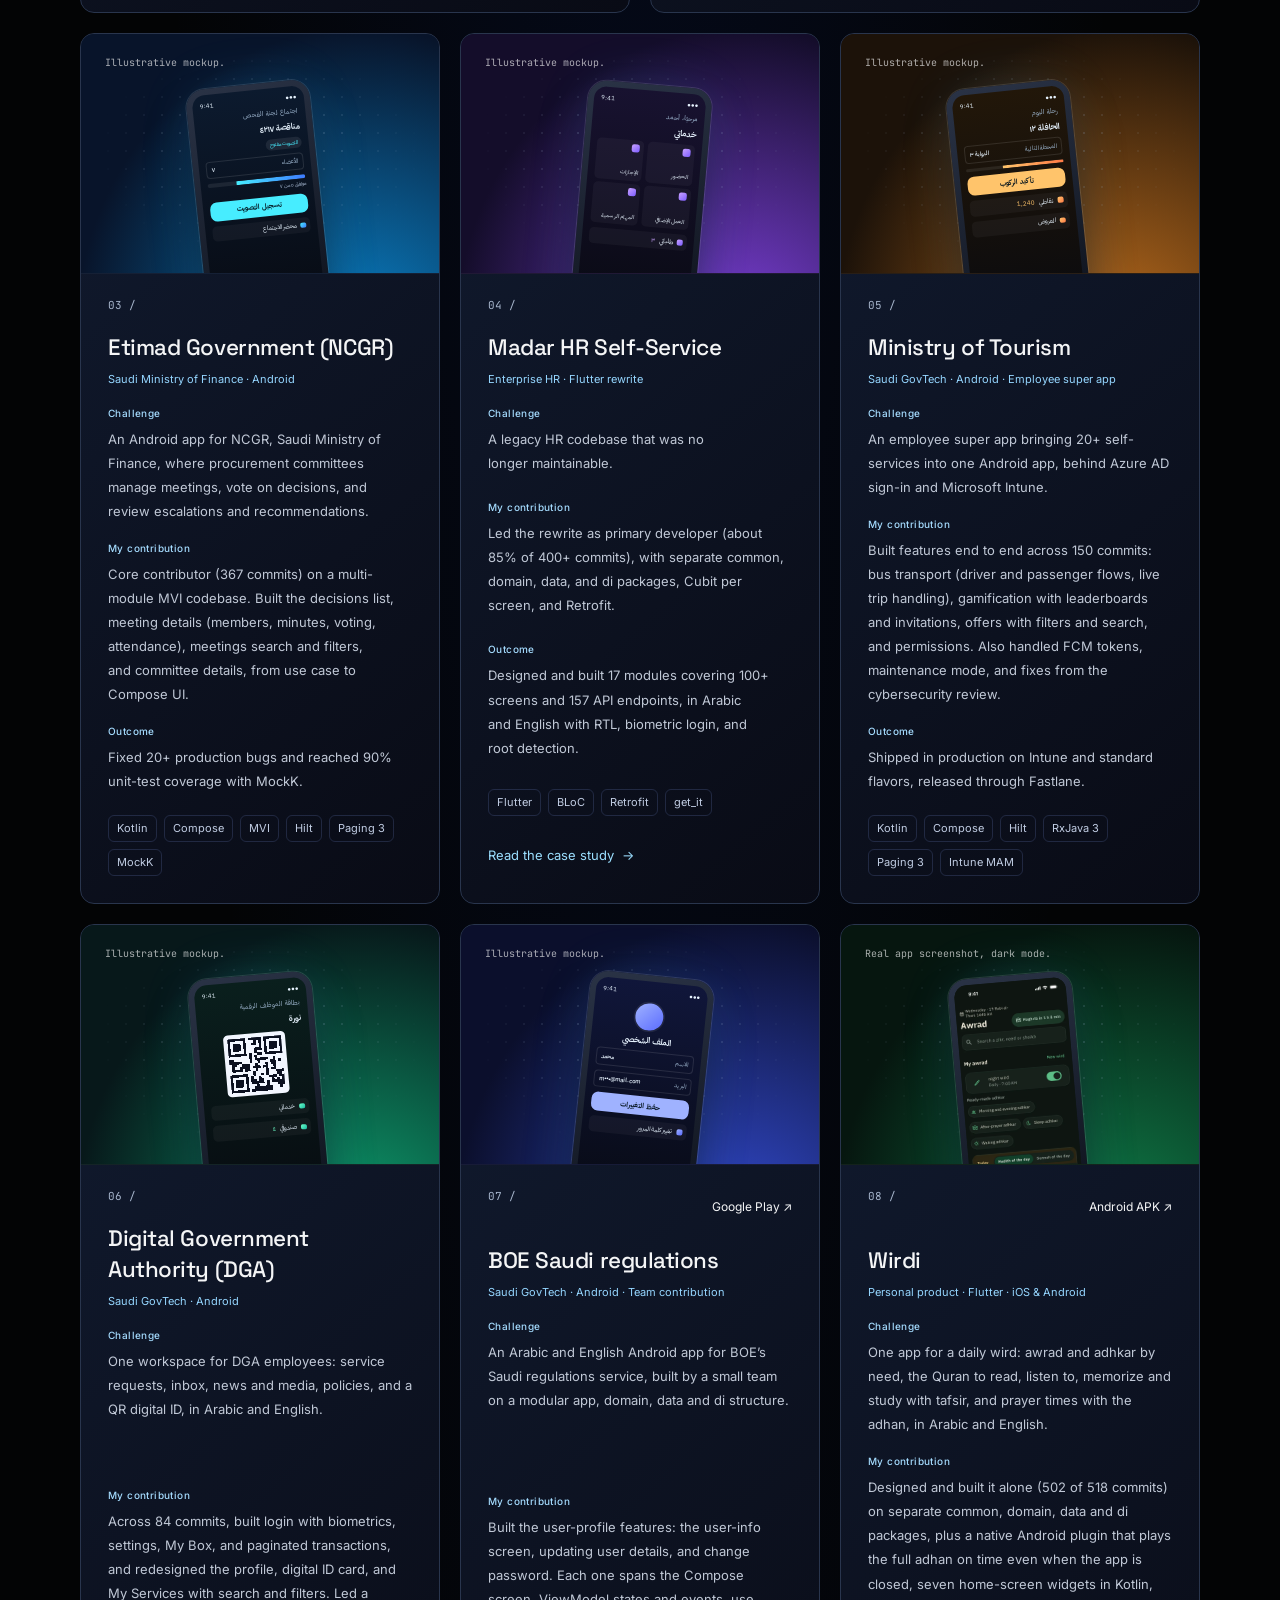
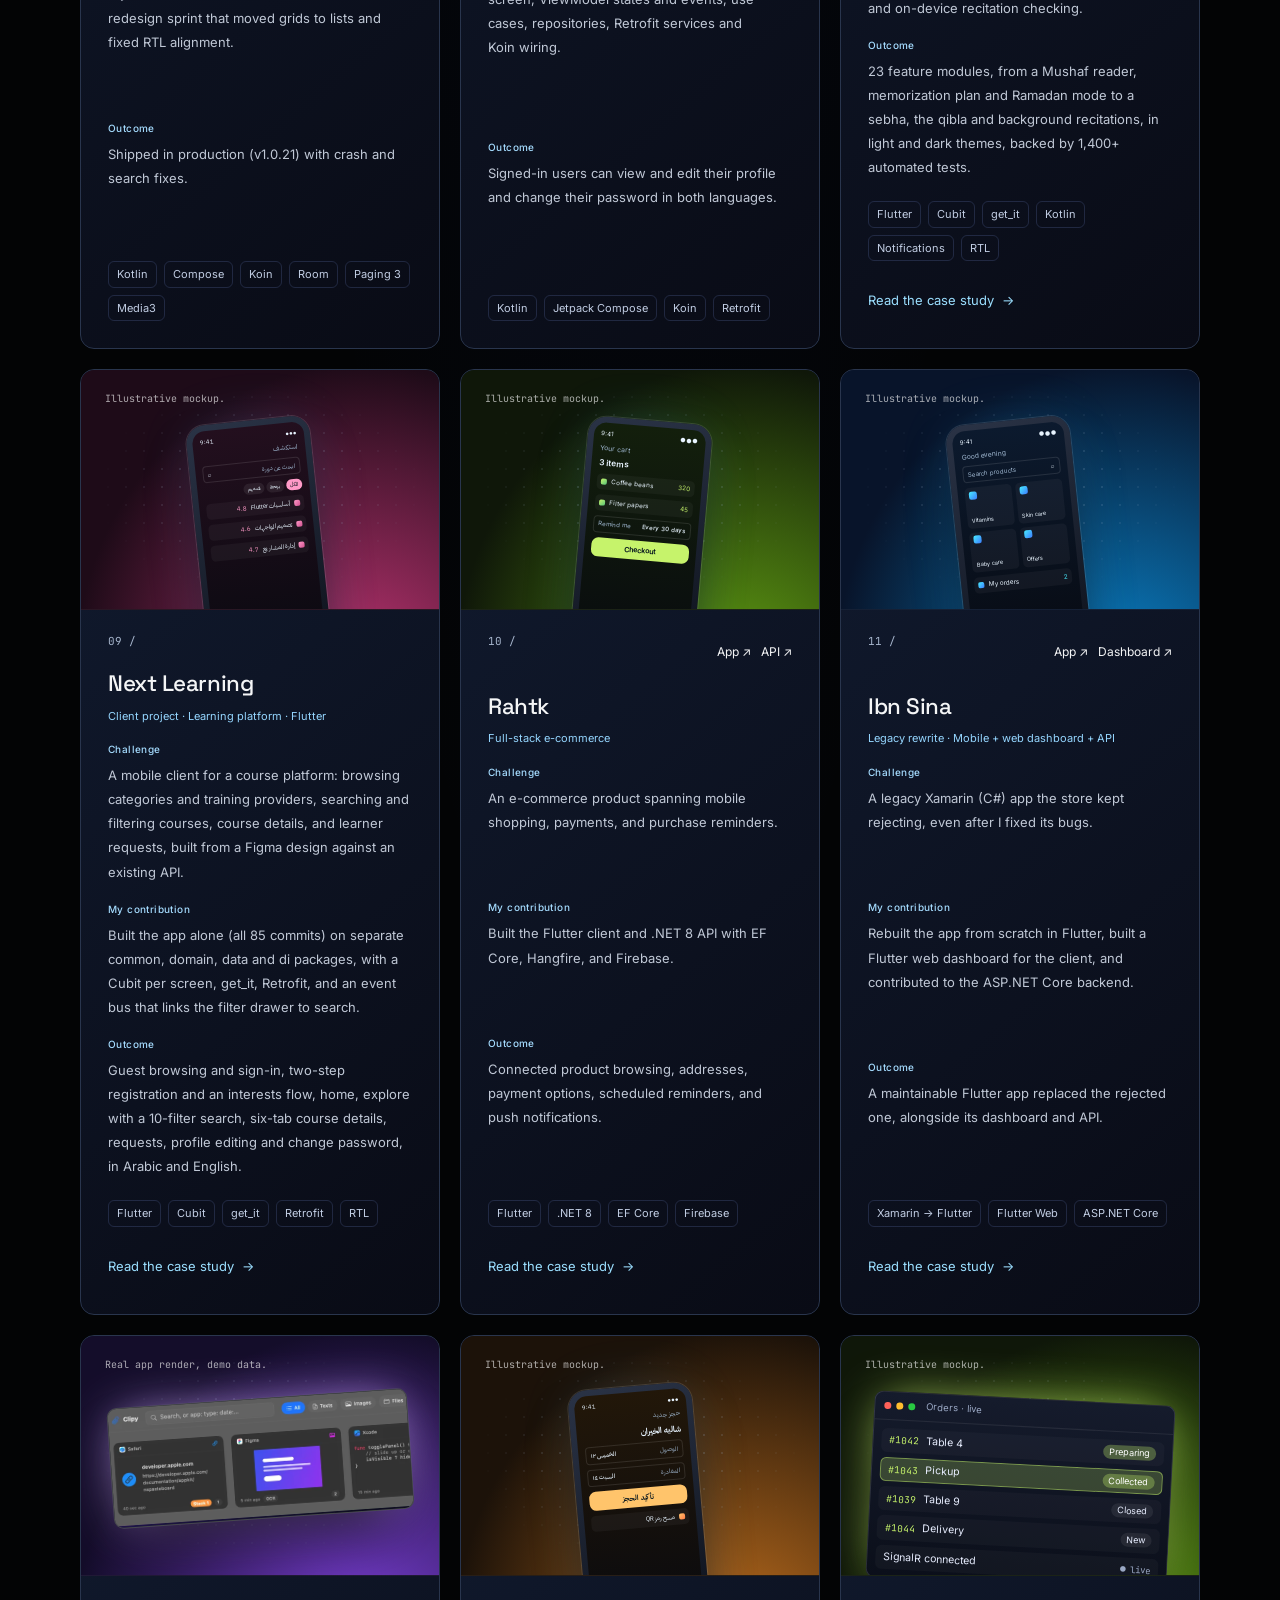
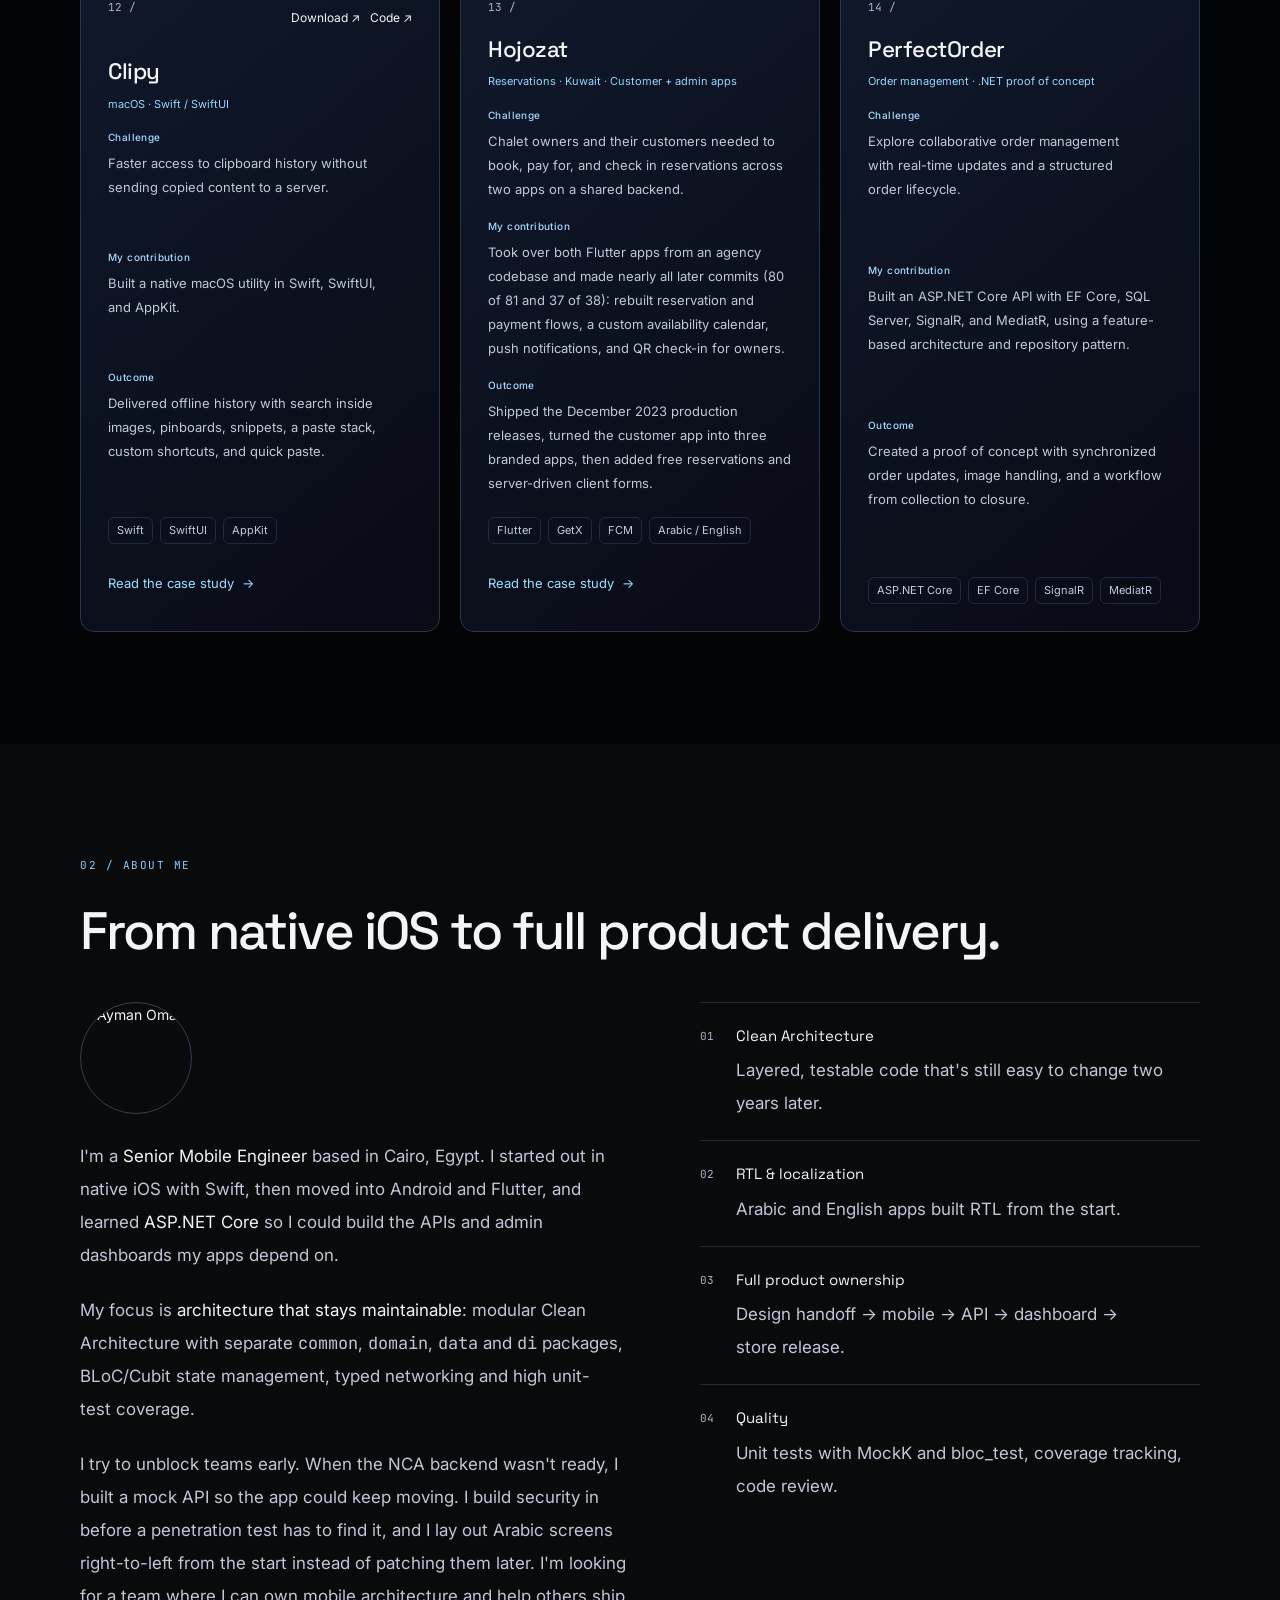
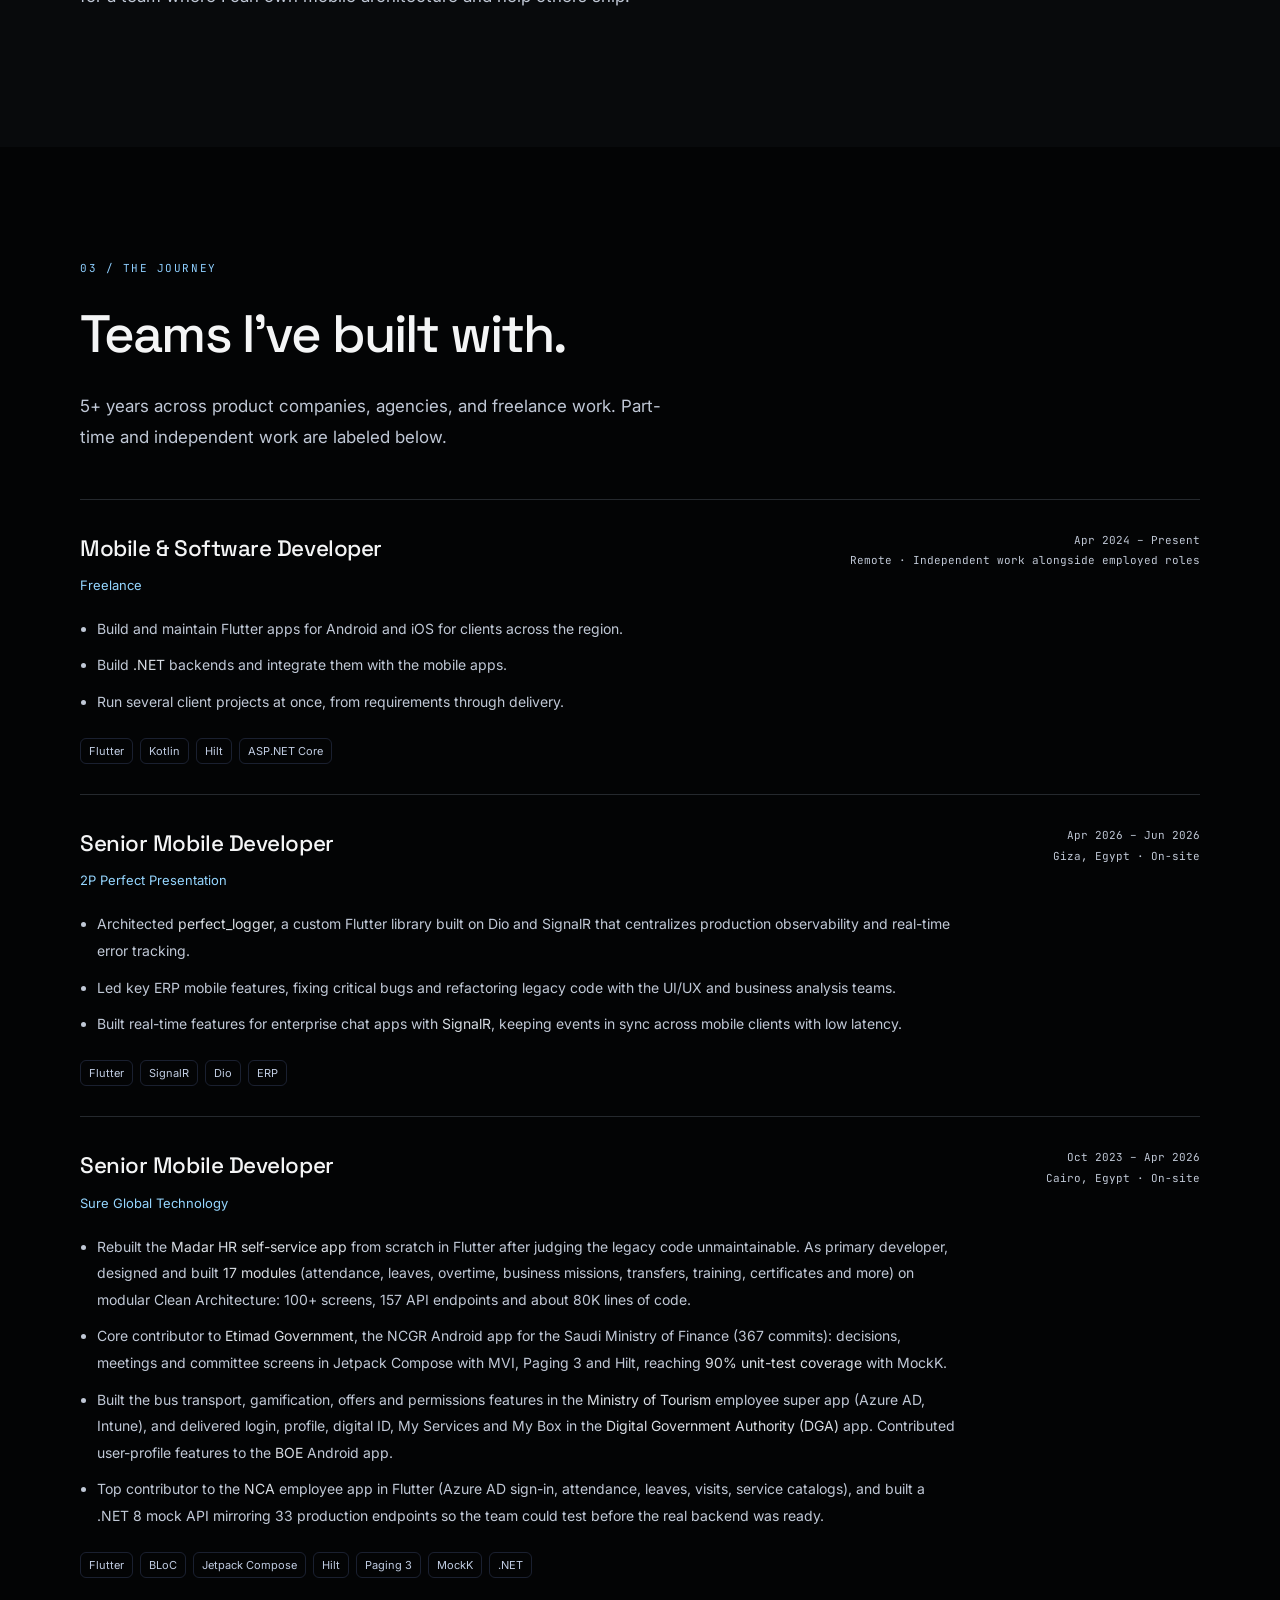
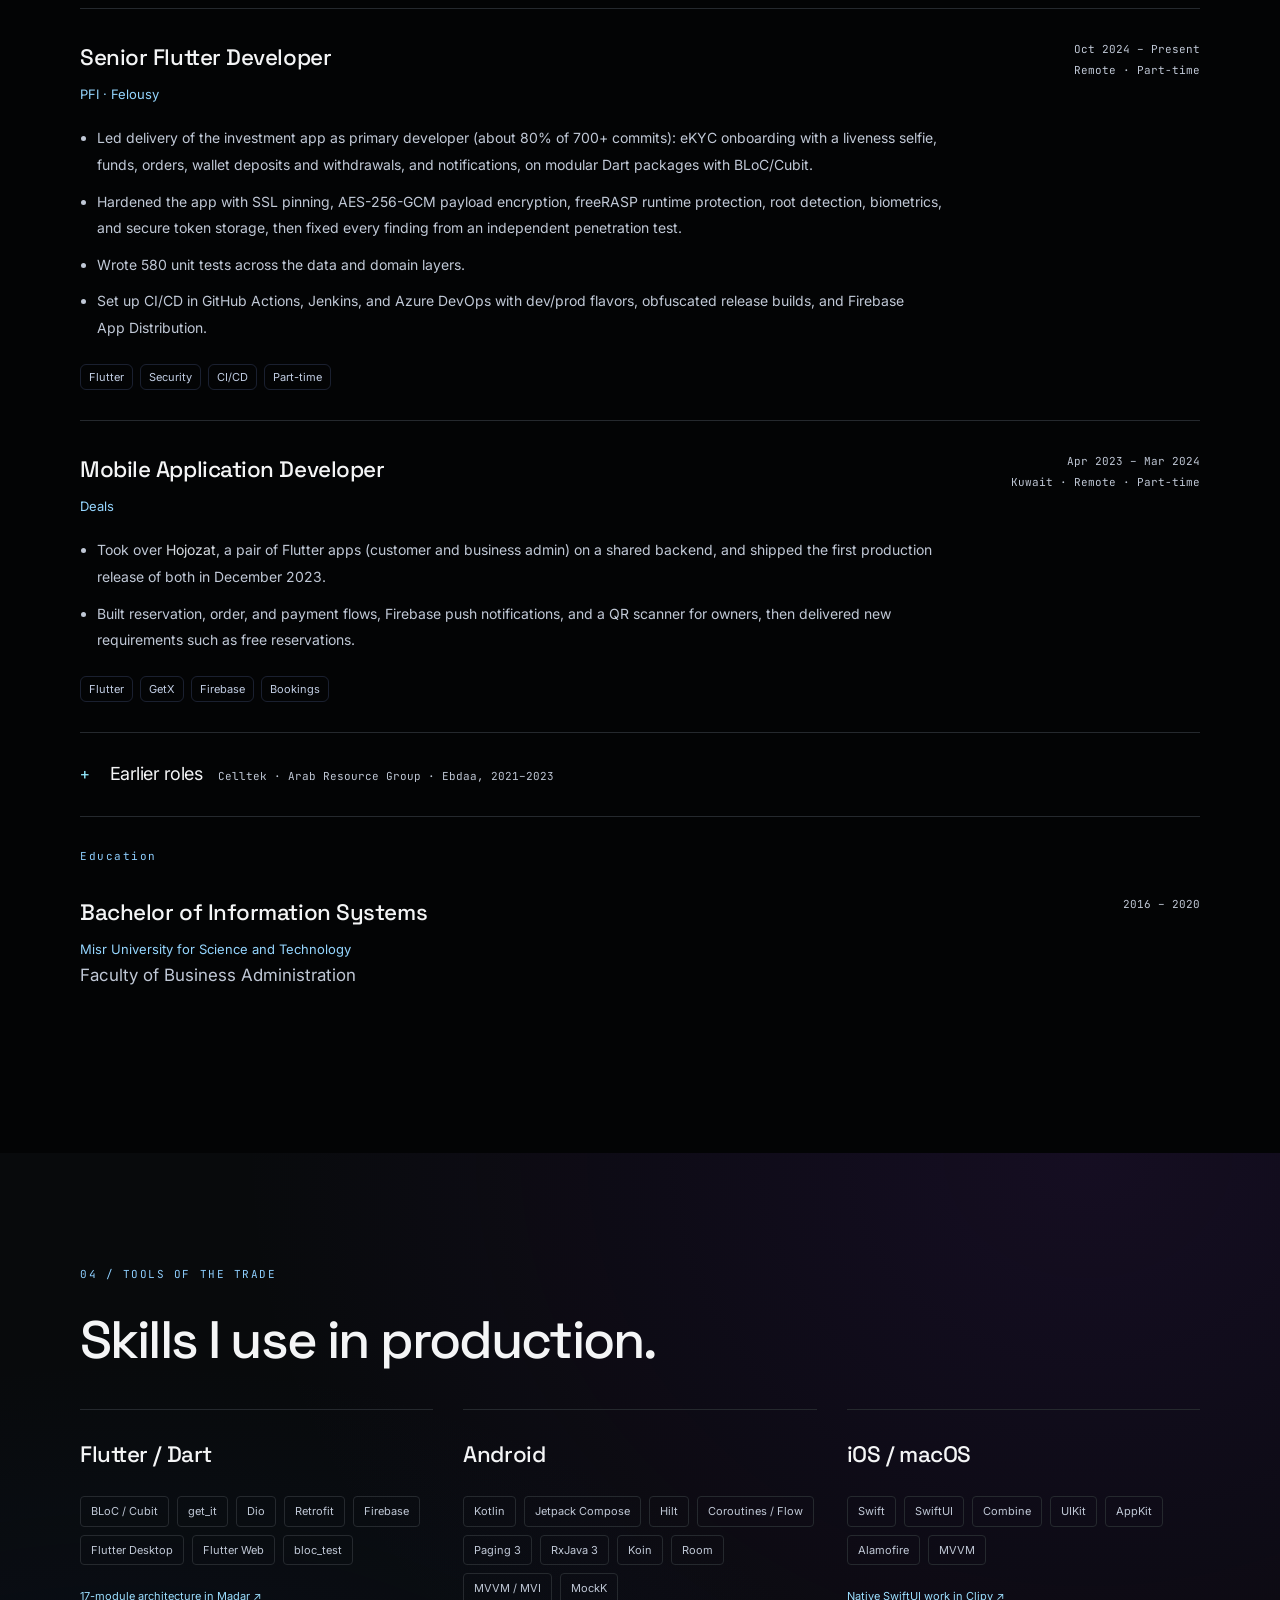
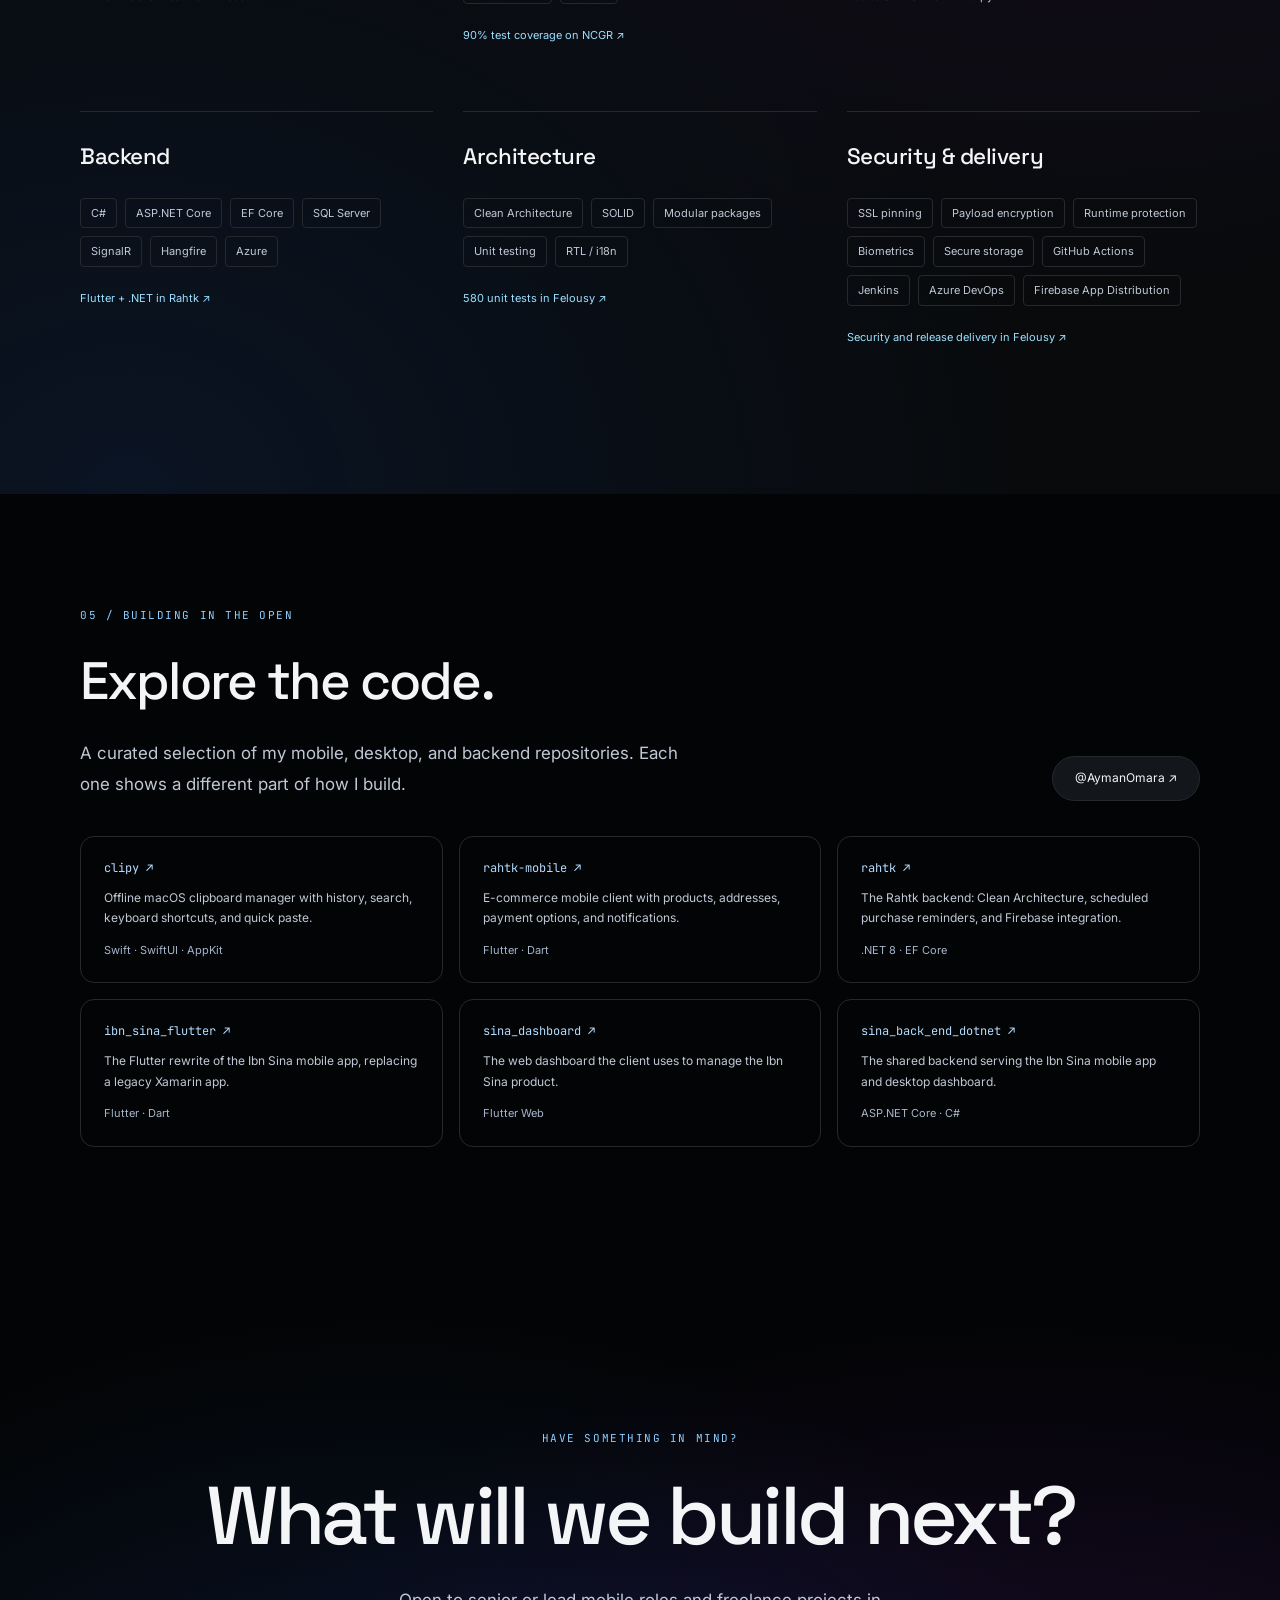
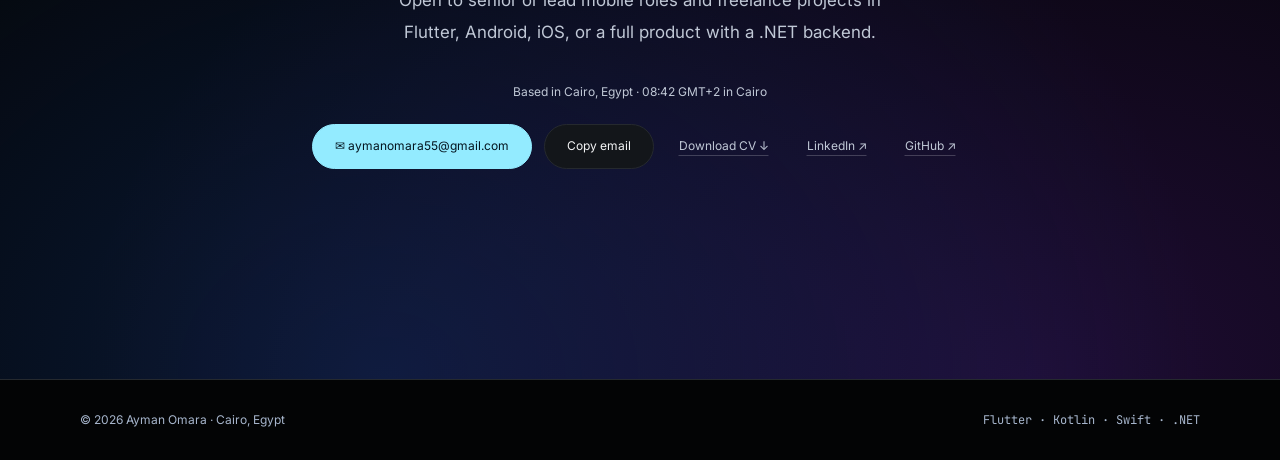
==== commit ed2dabdd: "Update CV and fix ARG/Celltek dates Co-Authored-By: Claude Opus 5.5 <noreply@anthropic.com>" ====
--- a/index.html
+++ b/index.html
@@ -311,7 +311,7 @@
       <details class="older-roles reveal">
         <summary>Earlier roles <span>Celltek · Arab Resource Group · Ebdaa, 2021–2023</span></summary>
       <div class="job"><div class="job-card">
-        <div class="job-head"><div><h3>Senior Software Engineer</h3><div class="co">Celltek</div></div><div class="meta">Feb 2023 – Oct 2023<br>Cairo, Egypt · On-site</div></div>
+        <div class="job-head"><div><h3>Senior Software Engineer</h3><div class="co">Celltek</div></div><div class="meta">Feb 2023 – Aug 2023<br>Cairo, Egypt · On-site</div></div>
         <ul>
           <li>Developed 2 production Flutter applications.</li>
           <li>Built a Messenger chatbot in JavaScript for automated customer support, and a responsive vanilla-JS website.</li>
@@ -320,7 +320,7 @@
       </div></div>
 
       <div class="job"><div class="job-card">
-        <div class="job-head"><div><h3>Software Engineer</h3><div class="co">Arab Resource Group</div></div><div class="meta">Aug 2021 – Aug 2023<br>Cairo, Egypt · On-site</div></div>
+        <div class="job-head"><div><h3>Software Engineer</h3><div class="co">Arab Resource Group</div></div><div class="meta">Aug 2021 – Feb 2023<br>Cairo, Egypt · On-site</div></div>
         <ul>
           <li>Designed, built and published iOS and Android apps, including the <strong>RINO self-service iOS app</strong>, which I built as sole developer in UIKit and Alamofire. Also supported the Android developers on the team.</li>
           <li>Built a <strong>Flutter desktop POS</strong> app for the company.</li>
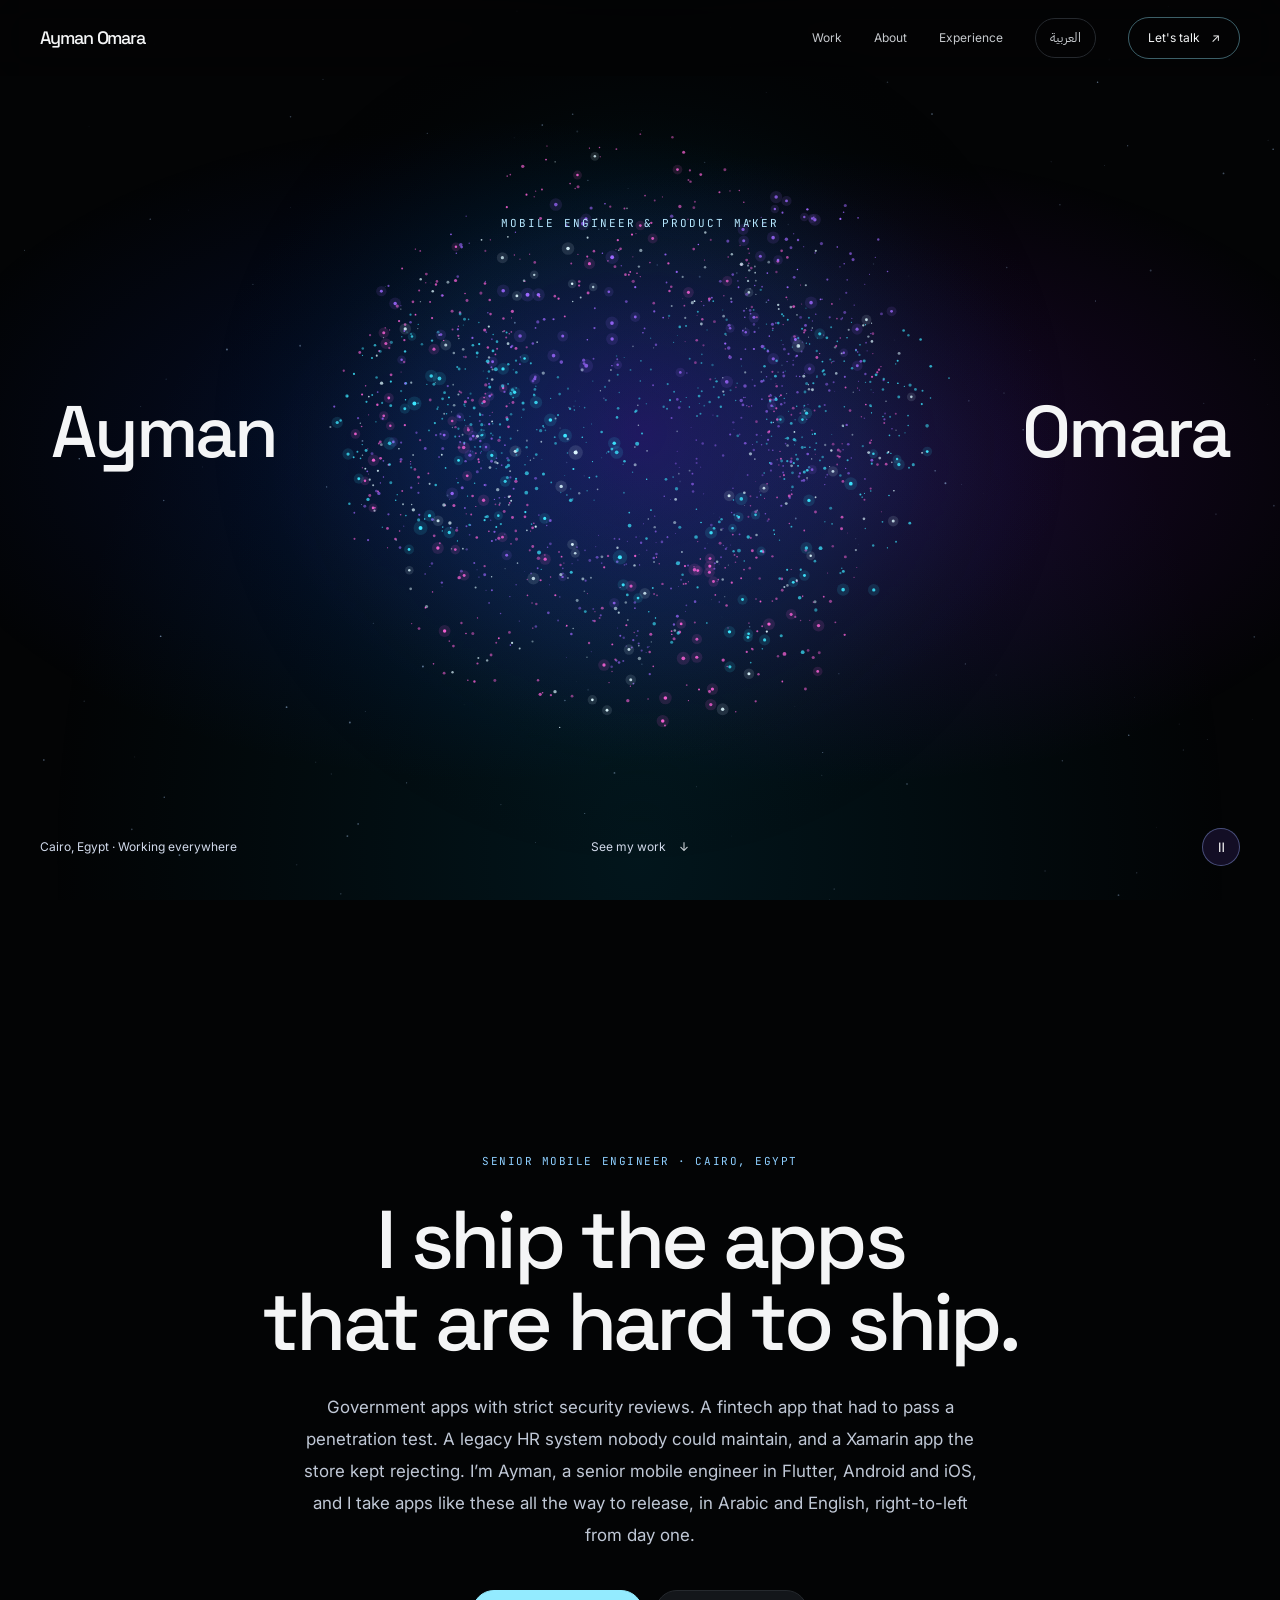
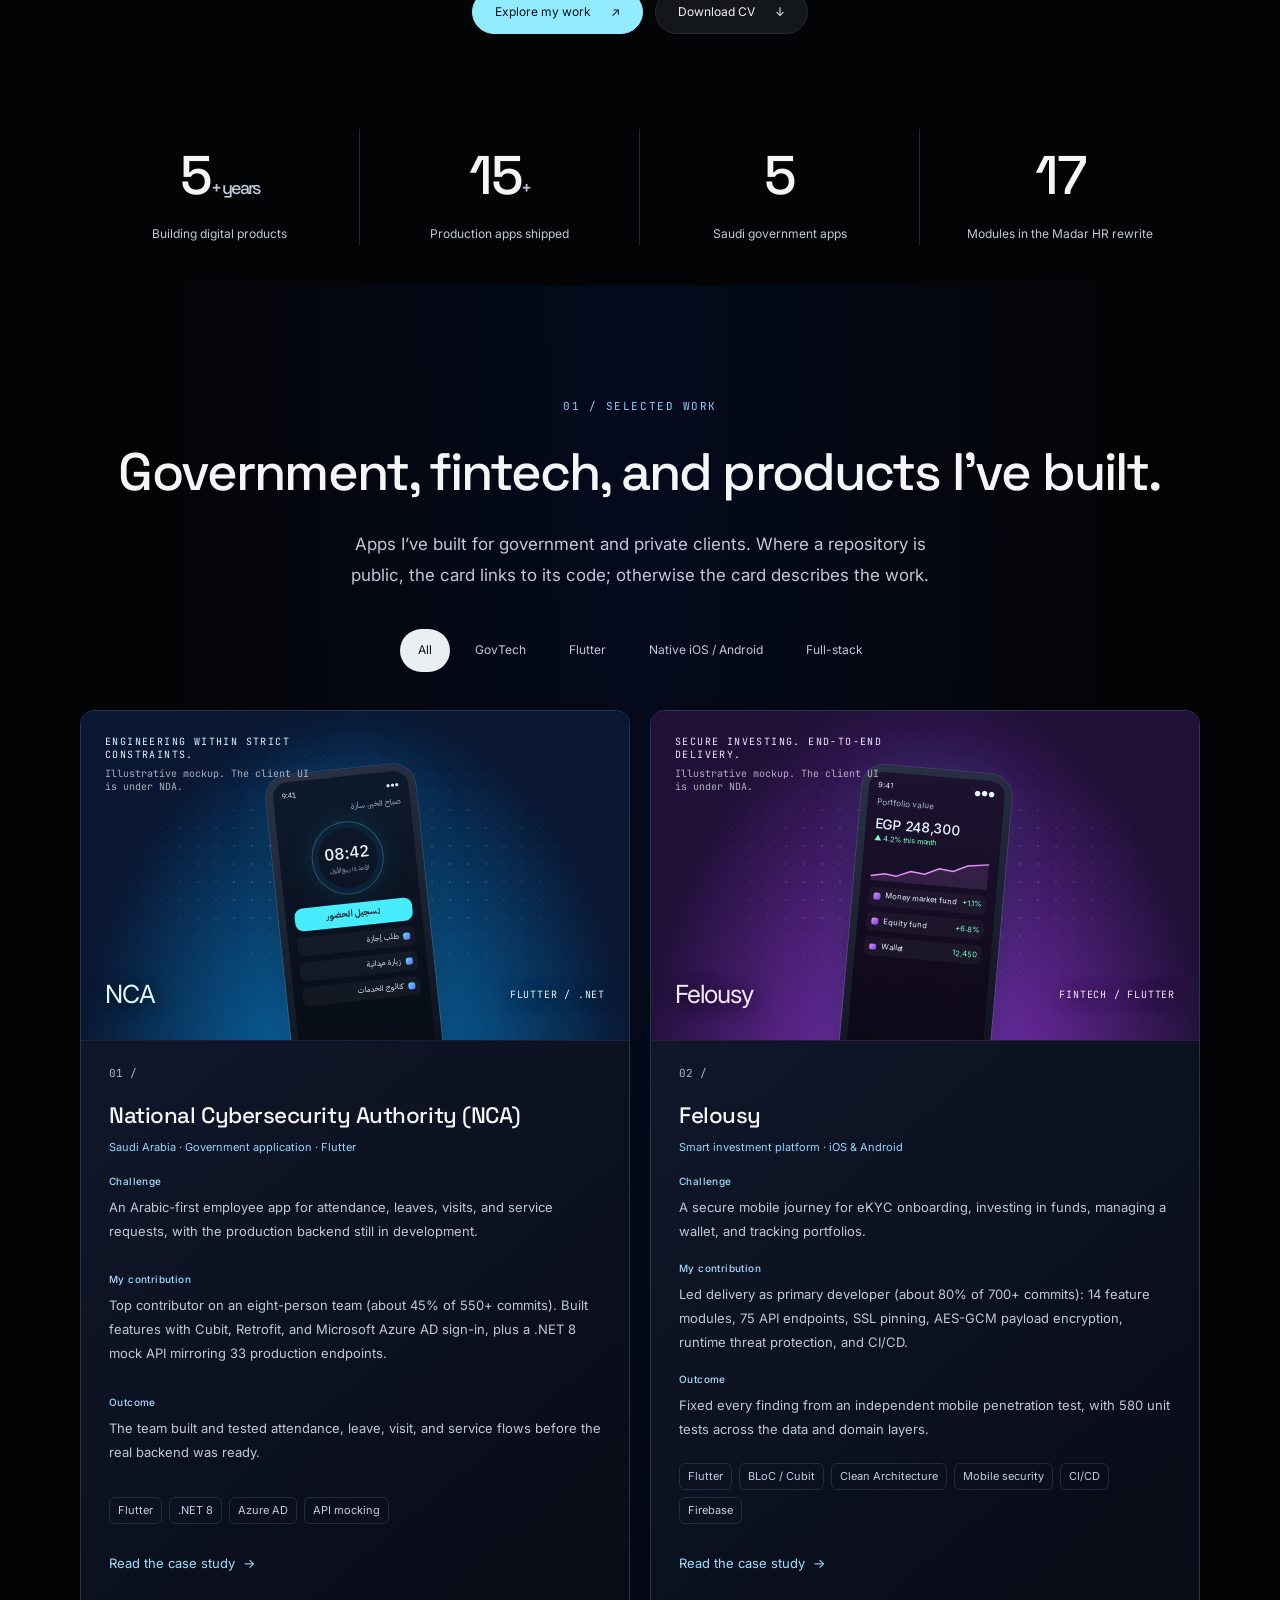
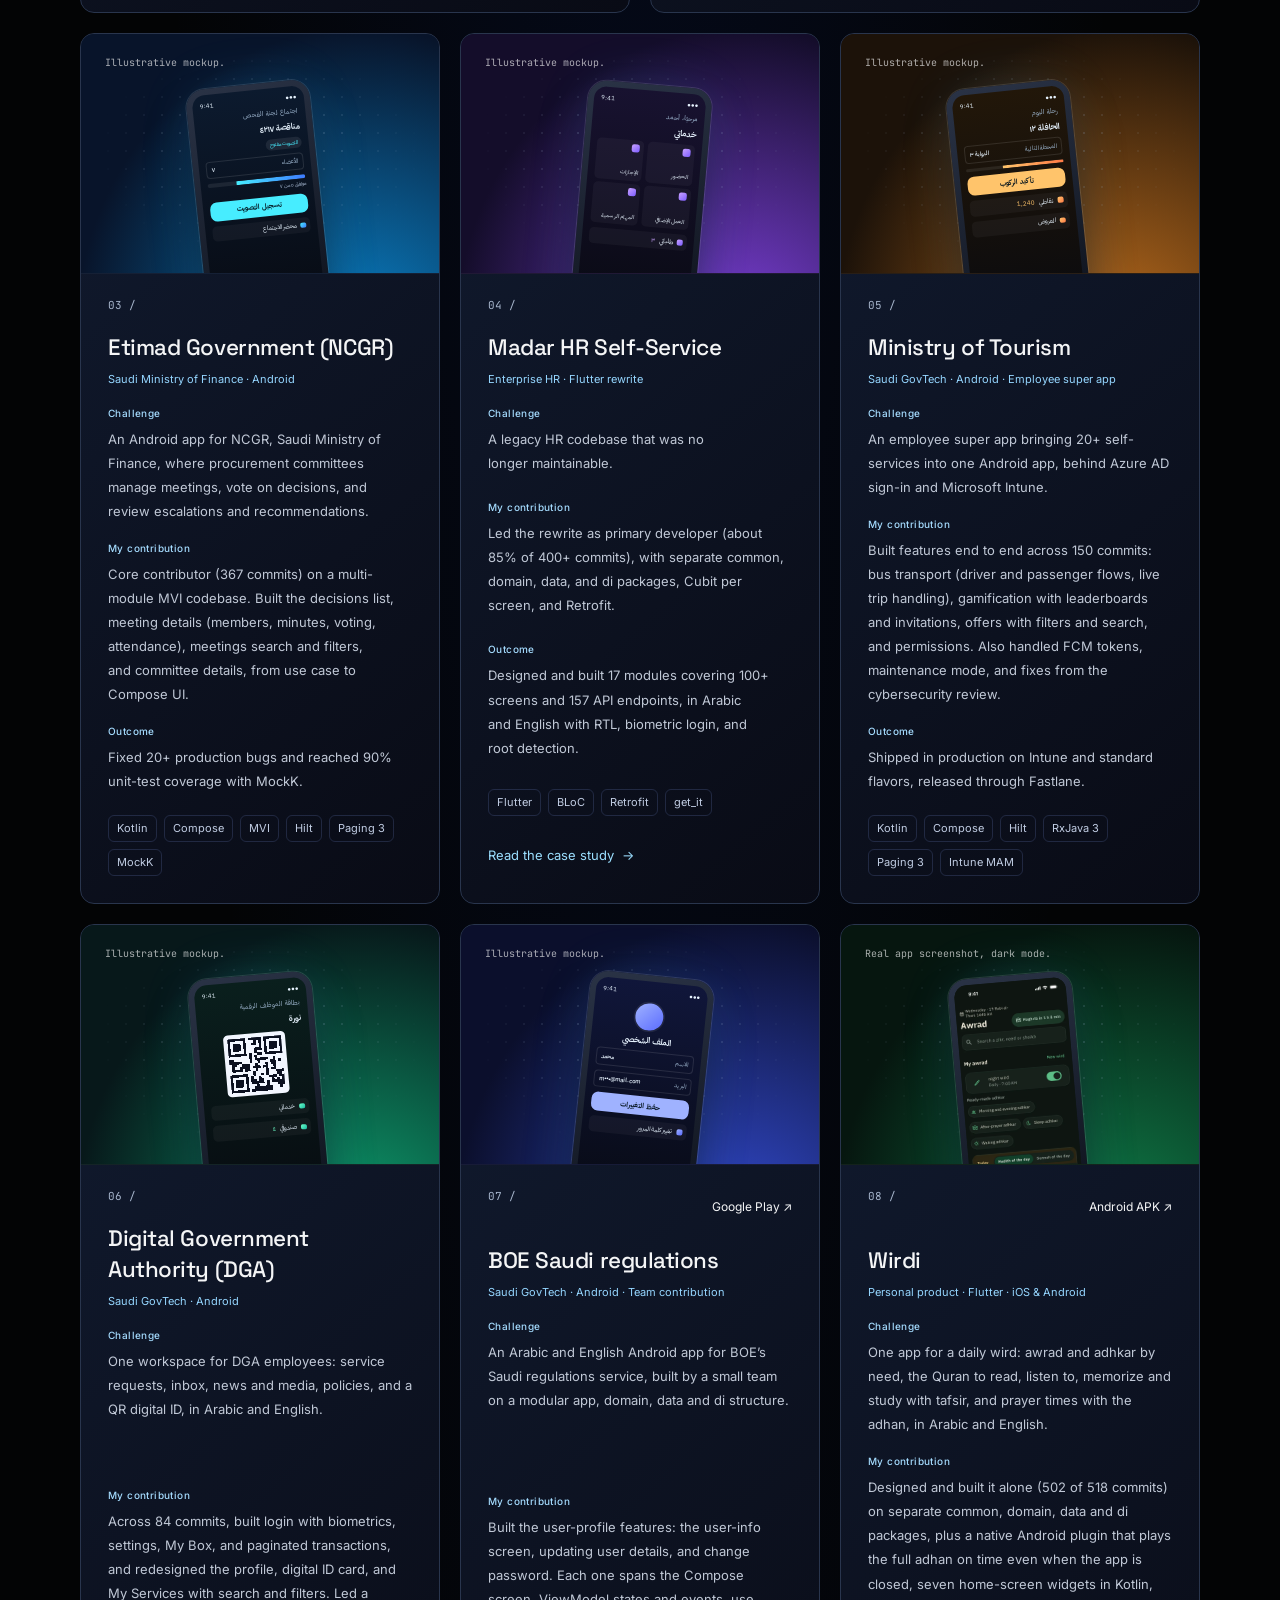
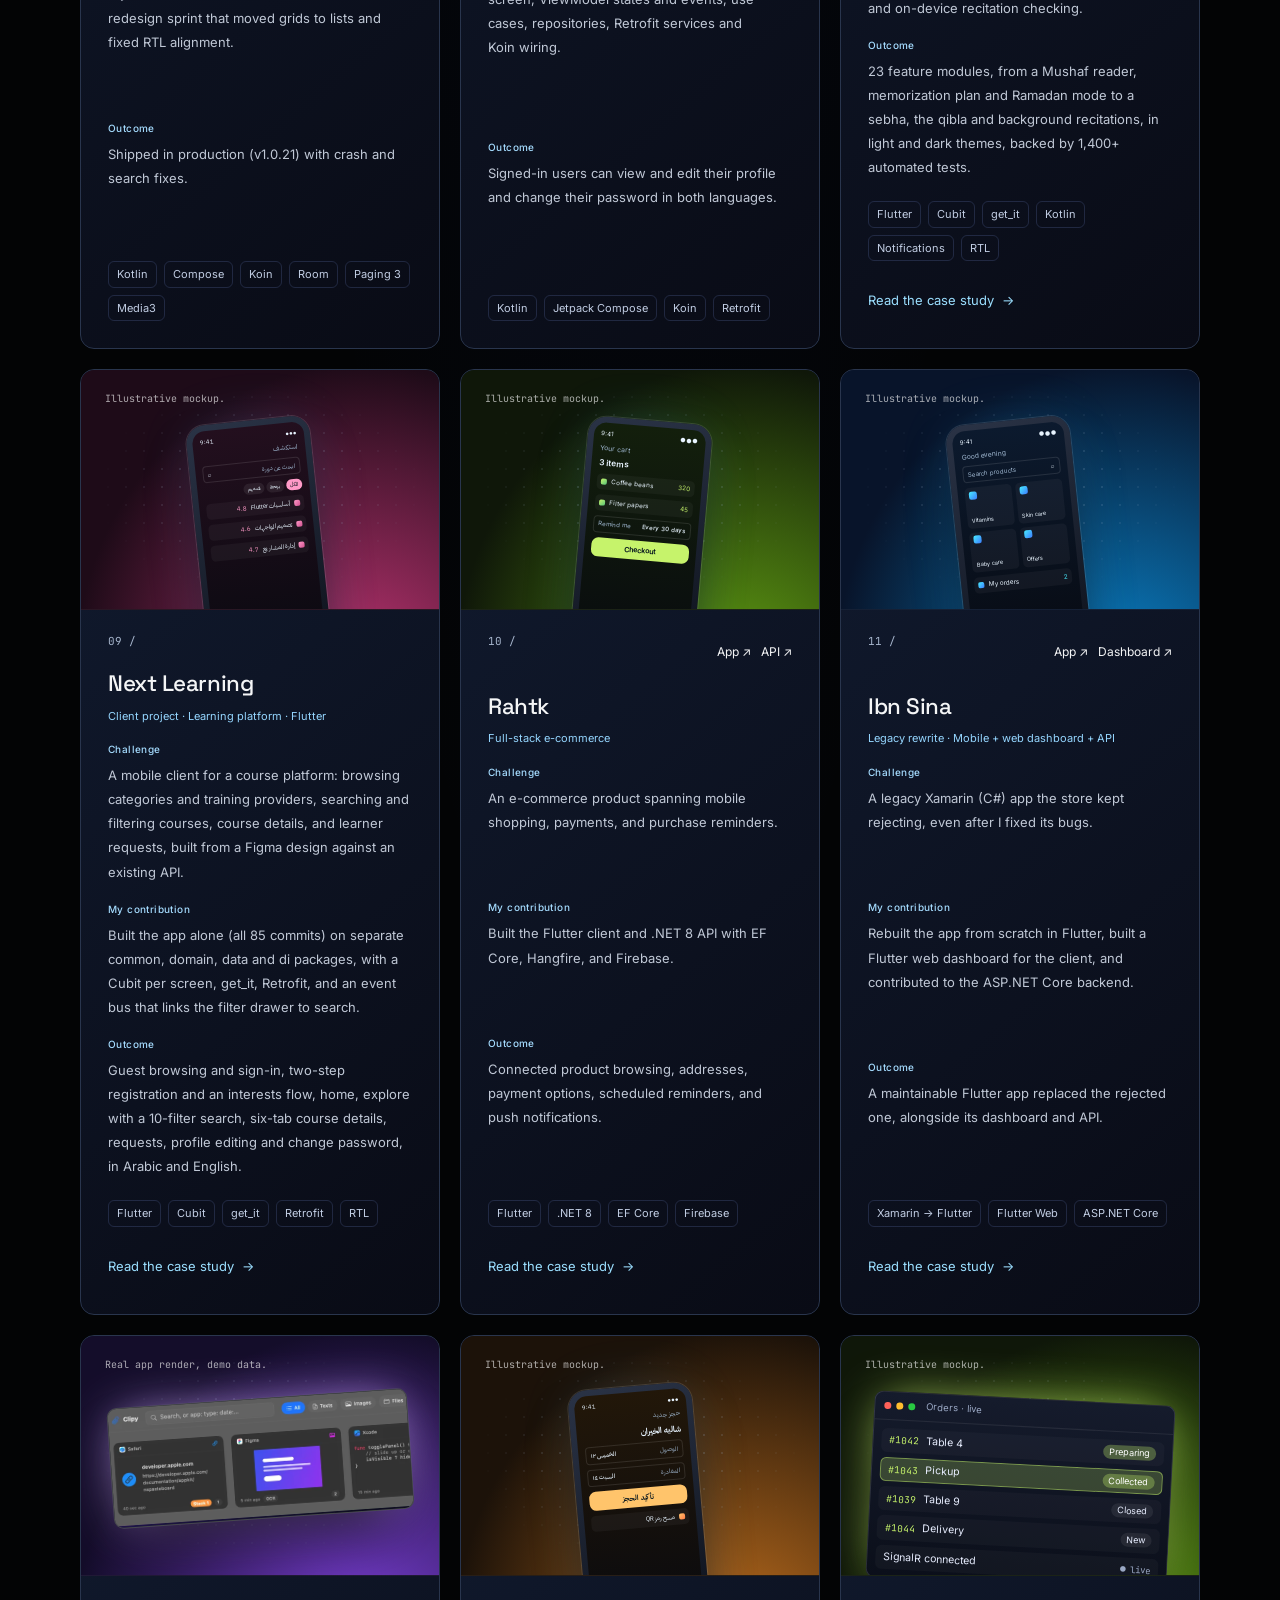
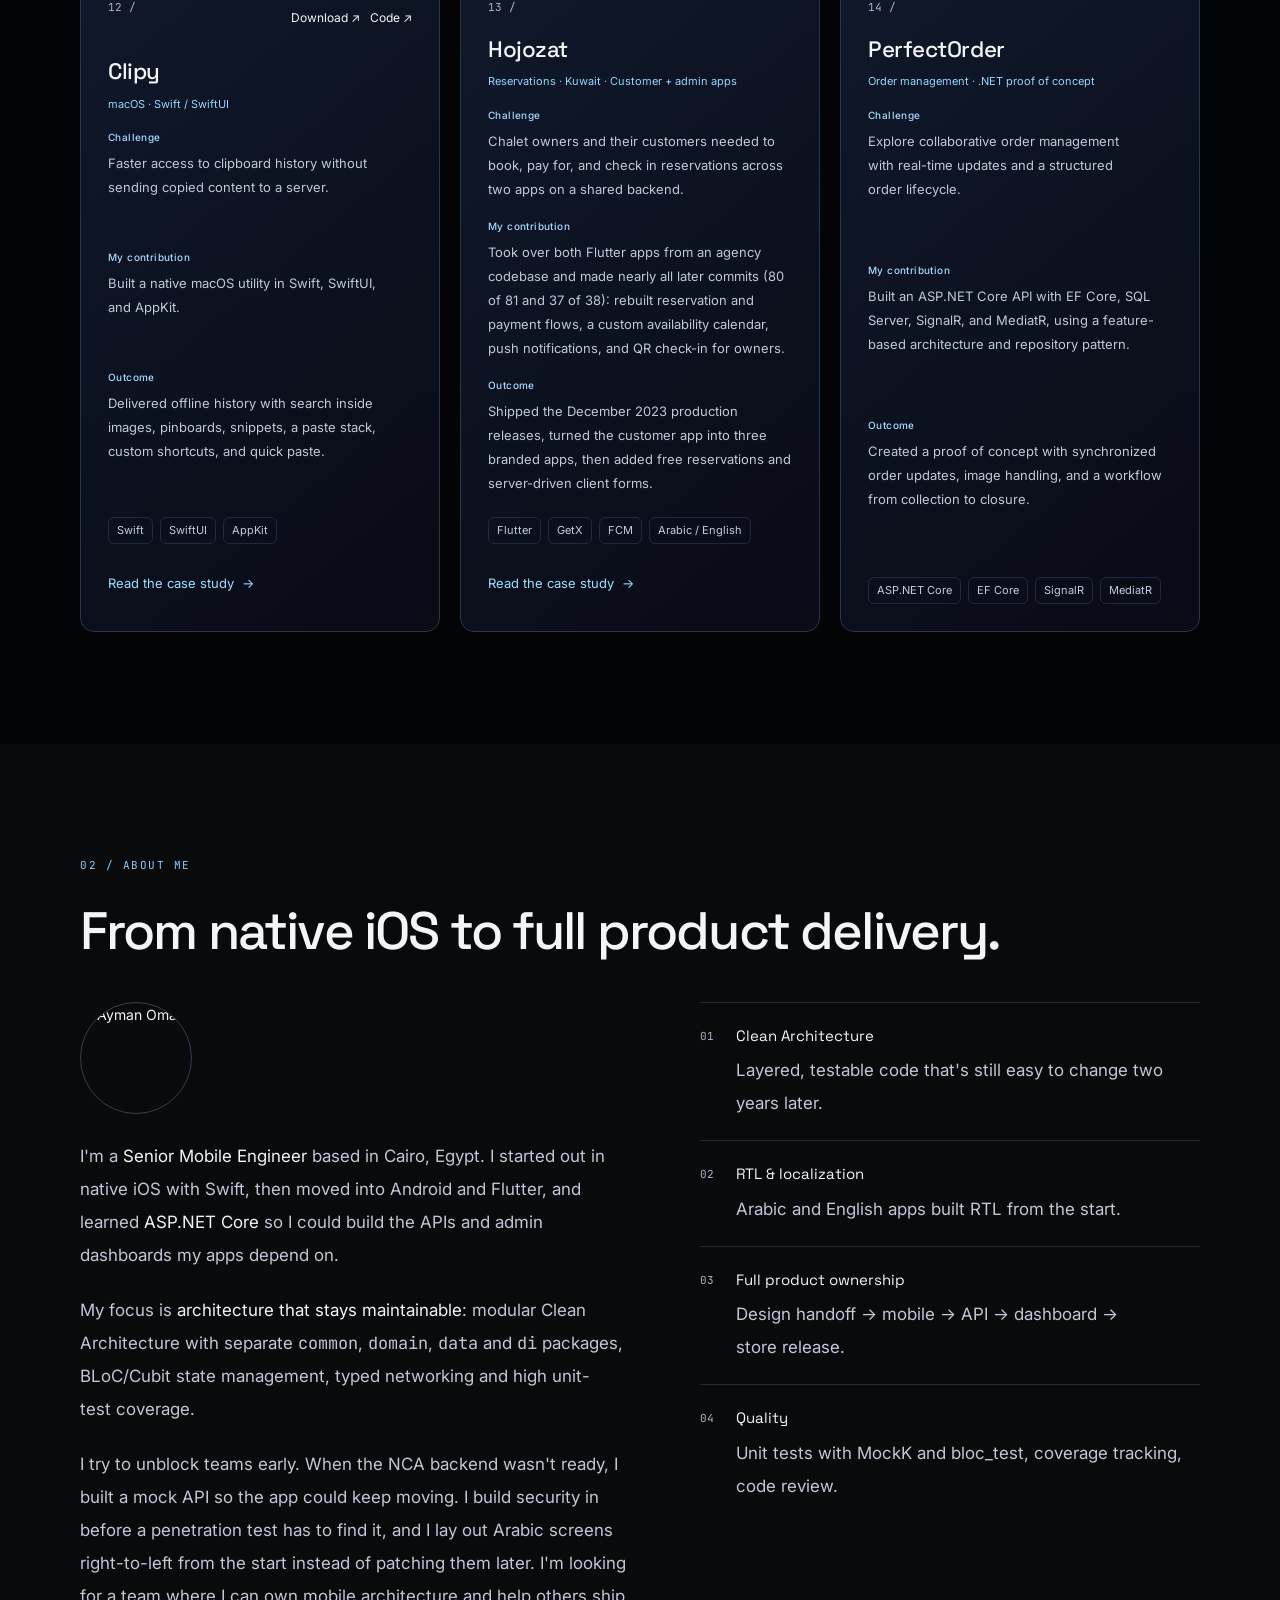
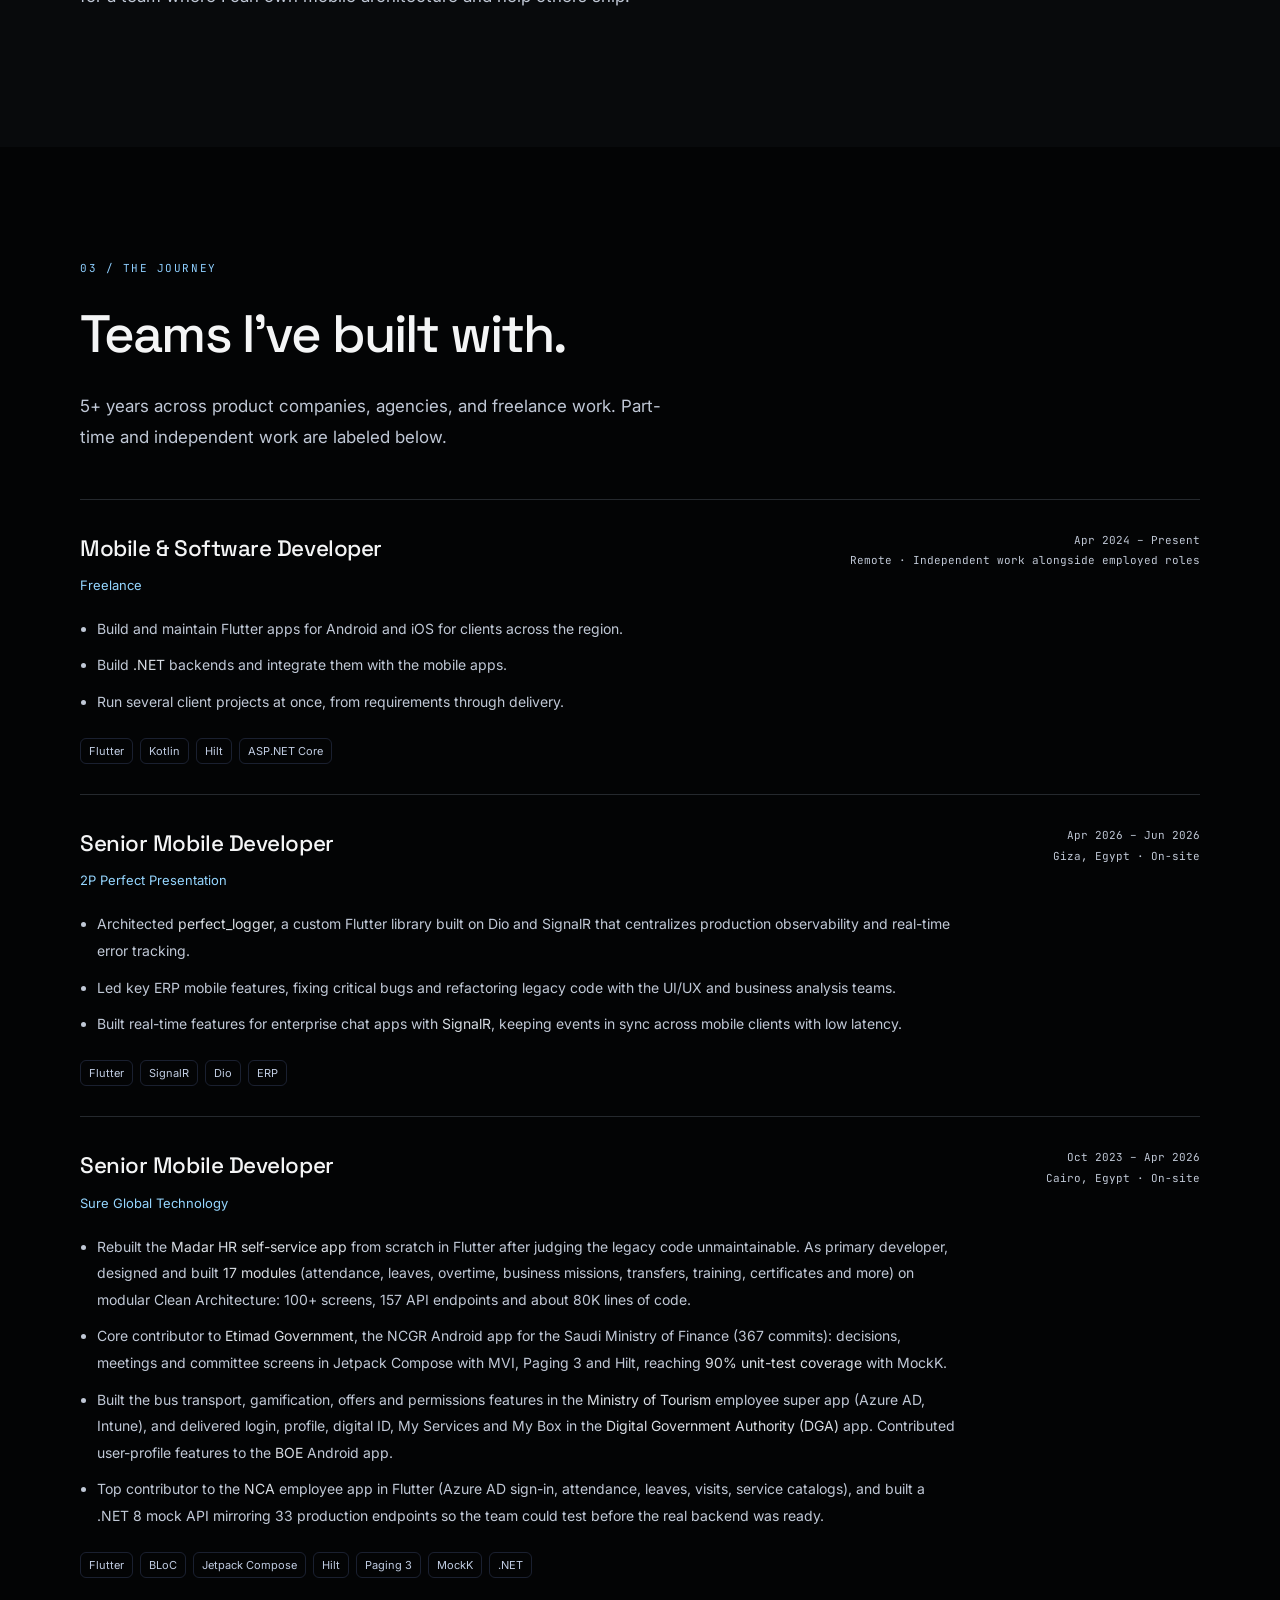
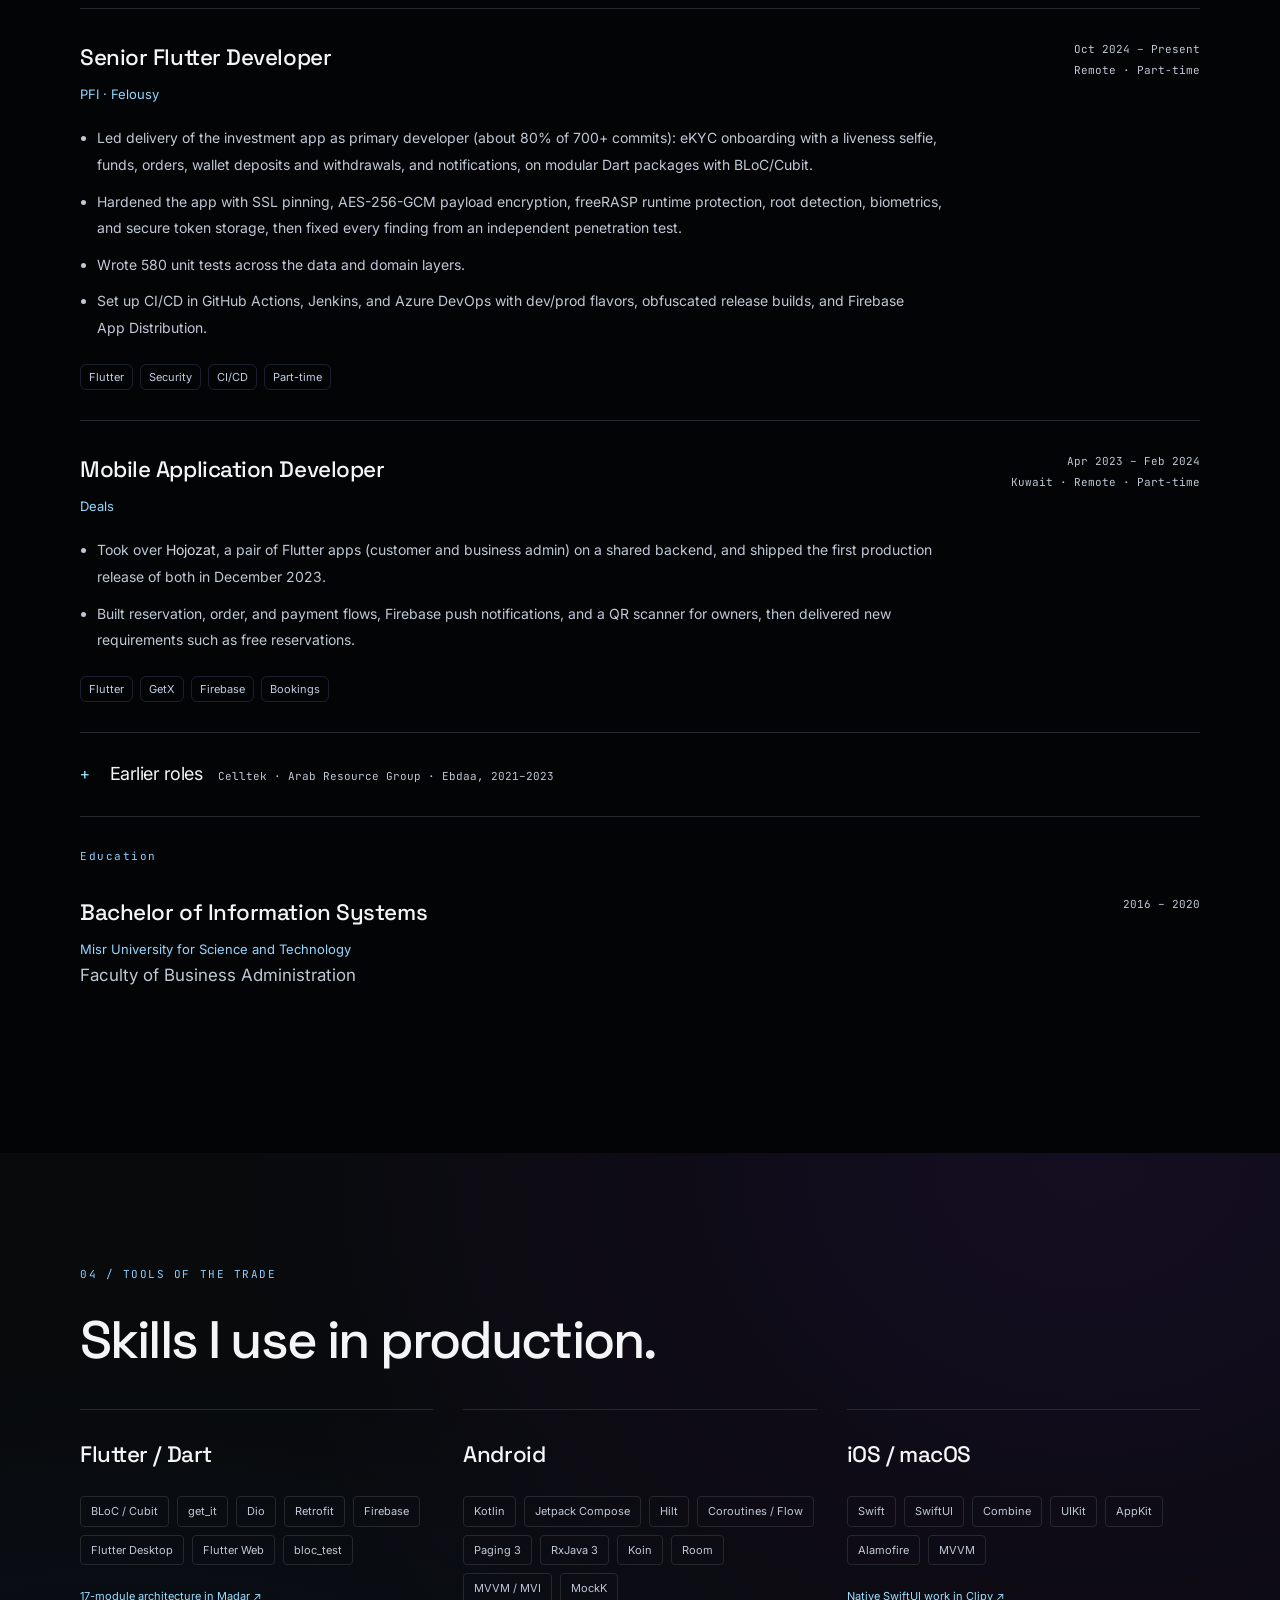
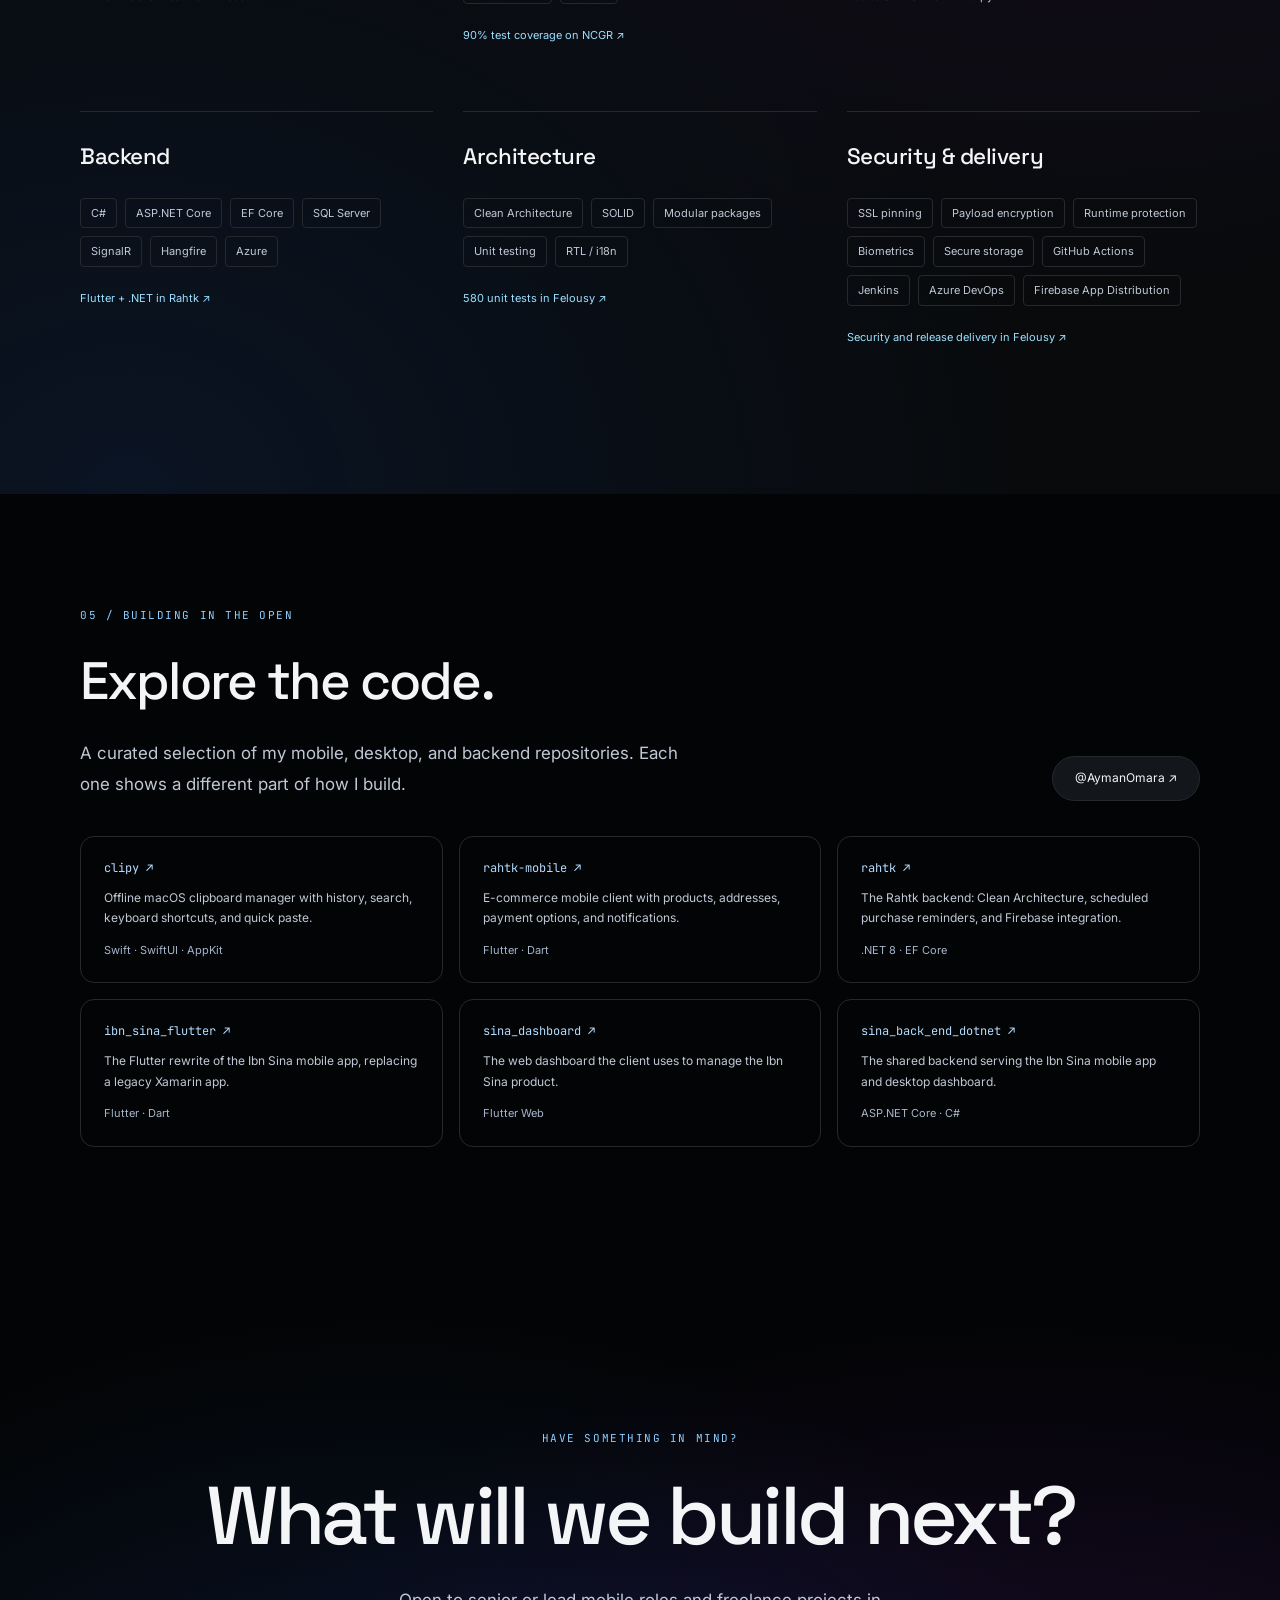
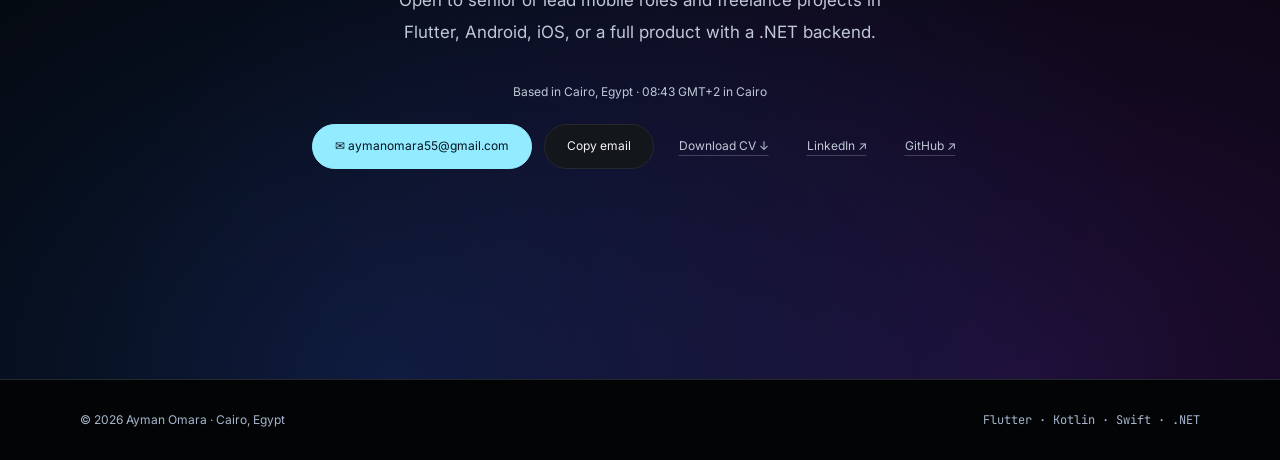
==== commit 52c69927: "Deals ends Feb 2024; refresh CV Co-Authored-By: Claude Opus 5.5 <noreply@anthropic.com>" ====
--- a/index.html
+++ b/index.html
@@ -300,7 +300,7 @@
       <div class="job reveal"><div class="job-card"><div class="job-head"><div><h3>Senior Flutter Developer</h3><div class="co">PFI · Felousy</div></div><div class="meta">Oct 2024 – Present<br>Remote · Part-time</div></div><ul><li>Led delivery of the investment app as primary developer (about 80% of 700+ commits): eKYC onboarding with a liveness selfie, funds, orders, wallet deposits and withdrawals, and notifications, on modular Dart packages with BLoC/Cubit.</li><li>Hardened the app with SSL pinning, AES-256-GCM payload encryption, freeRASP runtime protection, root detection, biometrics, and secure token storage, then fixed every finding from an independent penetration test.</li><li>Wrote 580 unit tests across the data and domain layers.</li><li>Set up CI/CD in GitHub Actions, Jenkins, and Azure DevOps with dev/prod flavors, obfuscated release builds, and Firebase App Distribution.</li></ul><div class="tags"><span class="tag">Flutter</span><span class="tag">Security</span><span class="tag">CI/CD</span><span class="tag">Part-time</span></div></div></div>
 
       <div class="job reveal"><div class="job-card">
-        <div class="job-head"><div><h3>Mobile Application Developer</h3><div class="co">Deals</div></div><div class="meta">Apr 2023 – Mar 2024<br>Kuwait · Remote · Part-time</div></div>
+        <div class="job-head"><div><h3>Mobile Application Developer</h3><div class="co">Deals</div></div><div class="meta">Apr 2023 – Feb 2024<br>Kuwait · Remote · Part-time</div></div>
         <ul>
           <li>Took over <strong>Hojozat</strong>, a pair of Flutter apps (customer and business admin) on a shared backend, and shipped the first production release of both in December 2023.</li>
           <li>Built reservation, order, and payment flows, Firebase push notifications, and a QR scanner for owners, then delivered new requirements such as free reservations.</li>
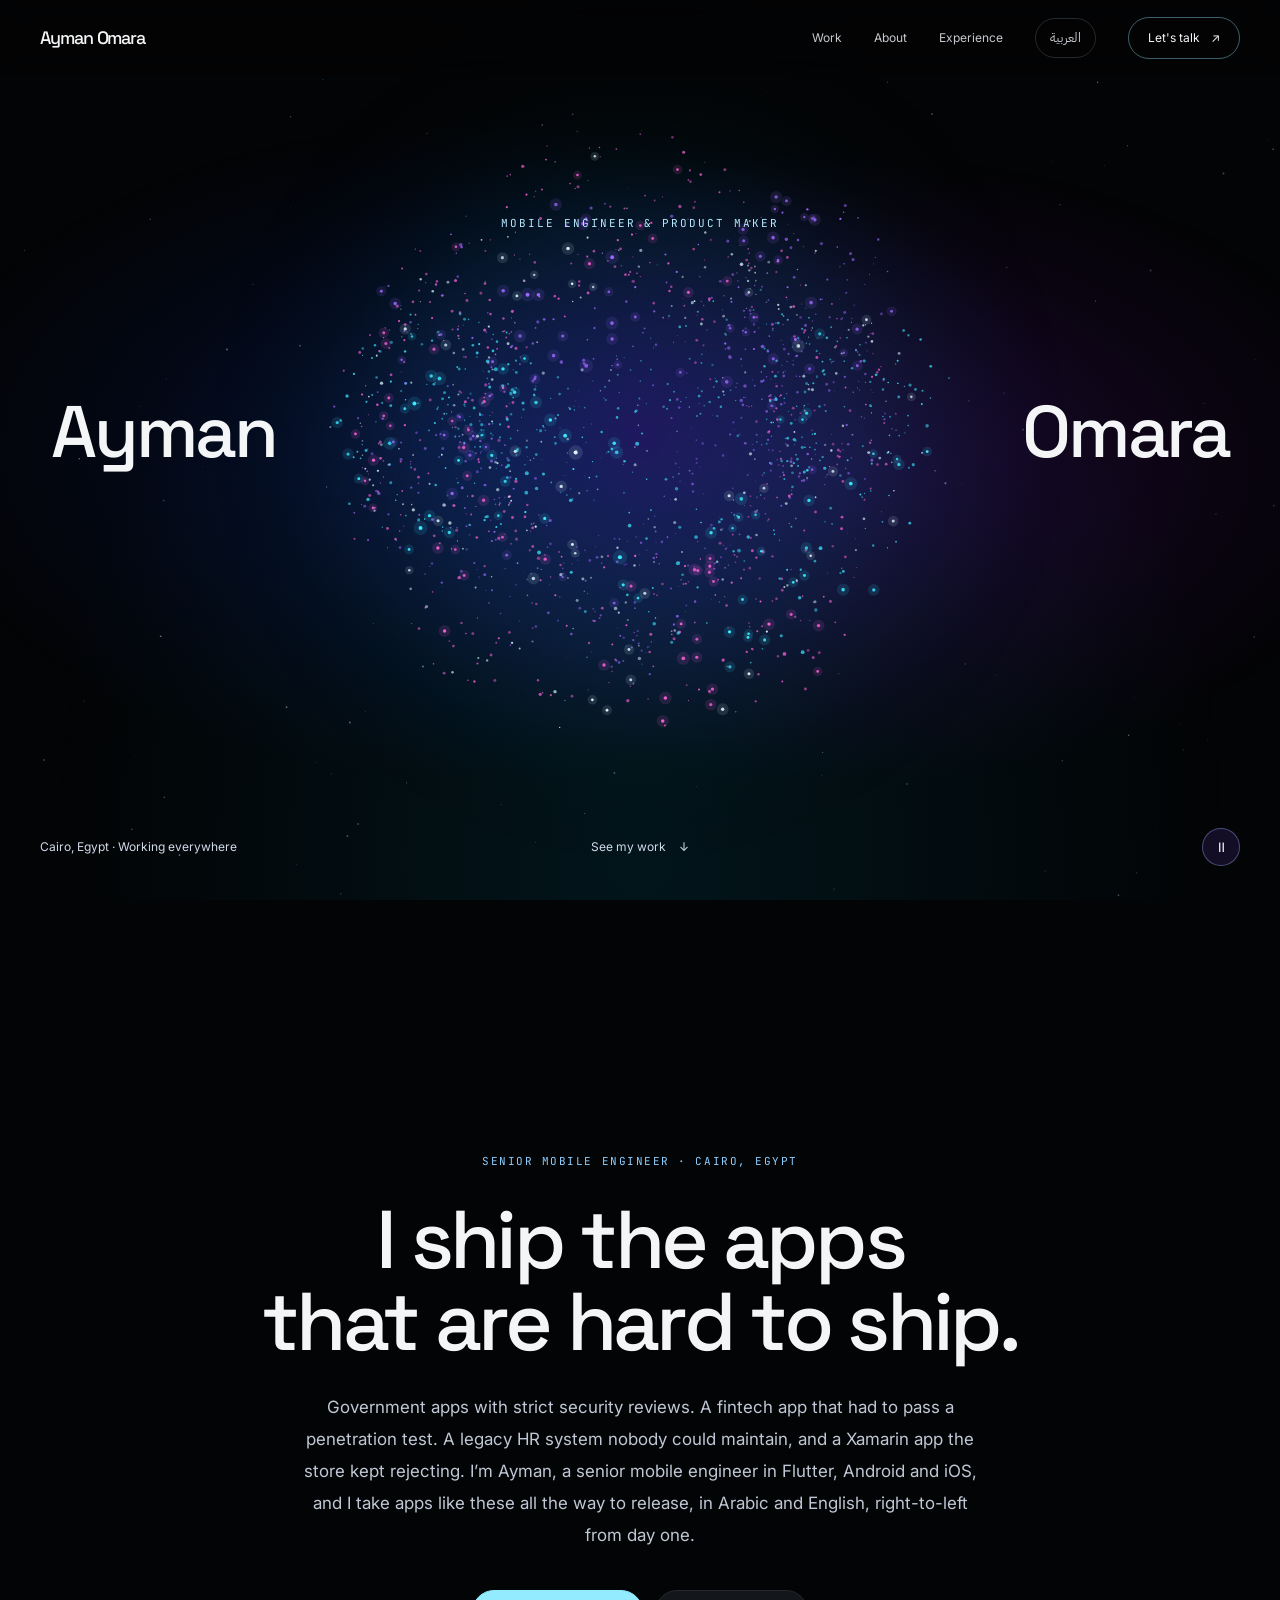
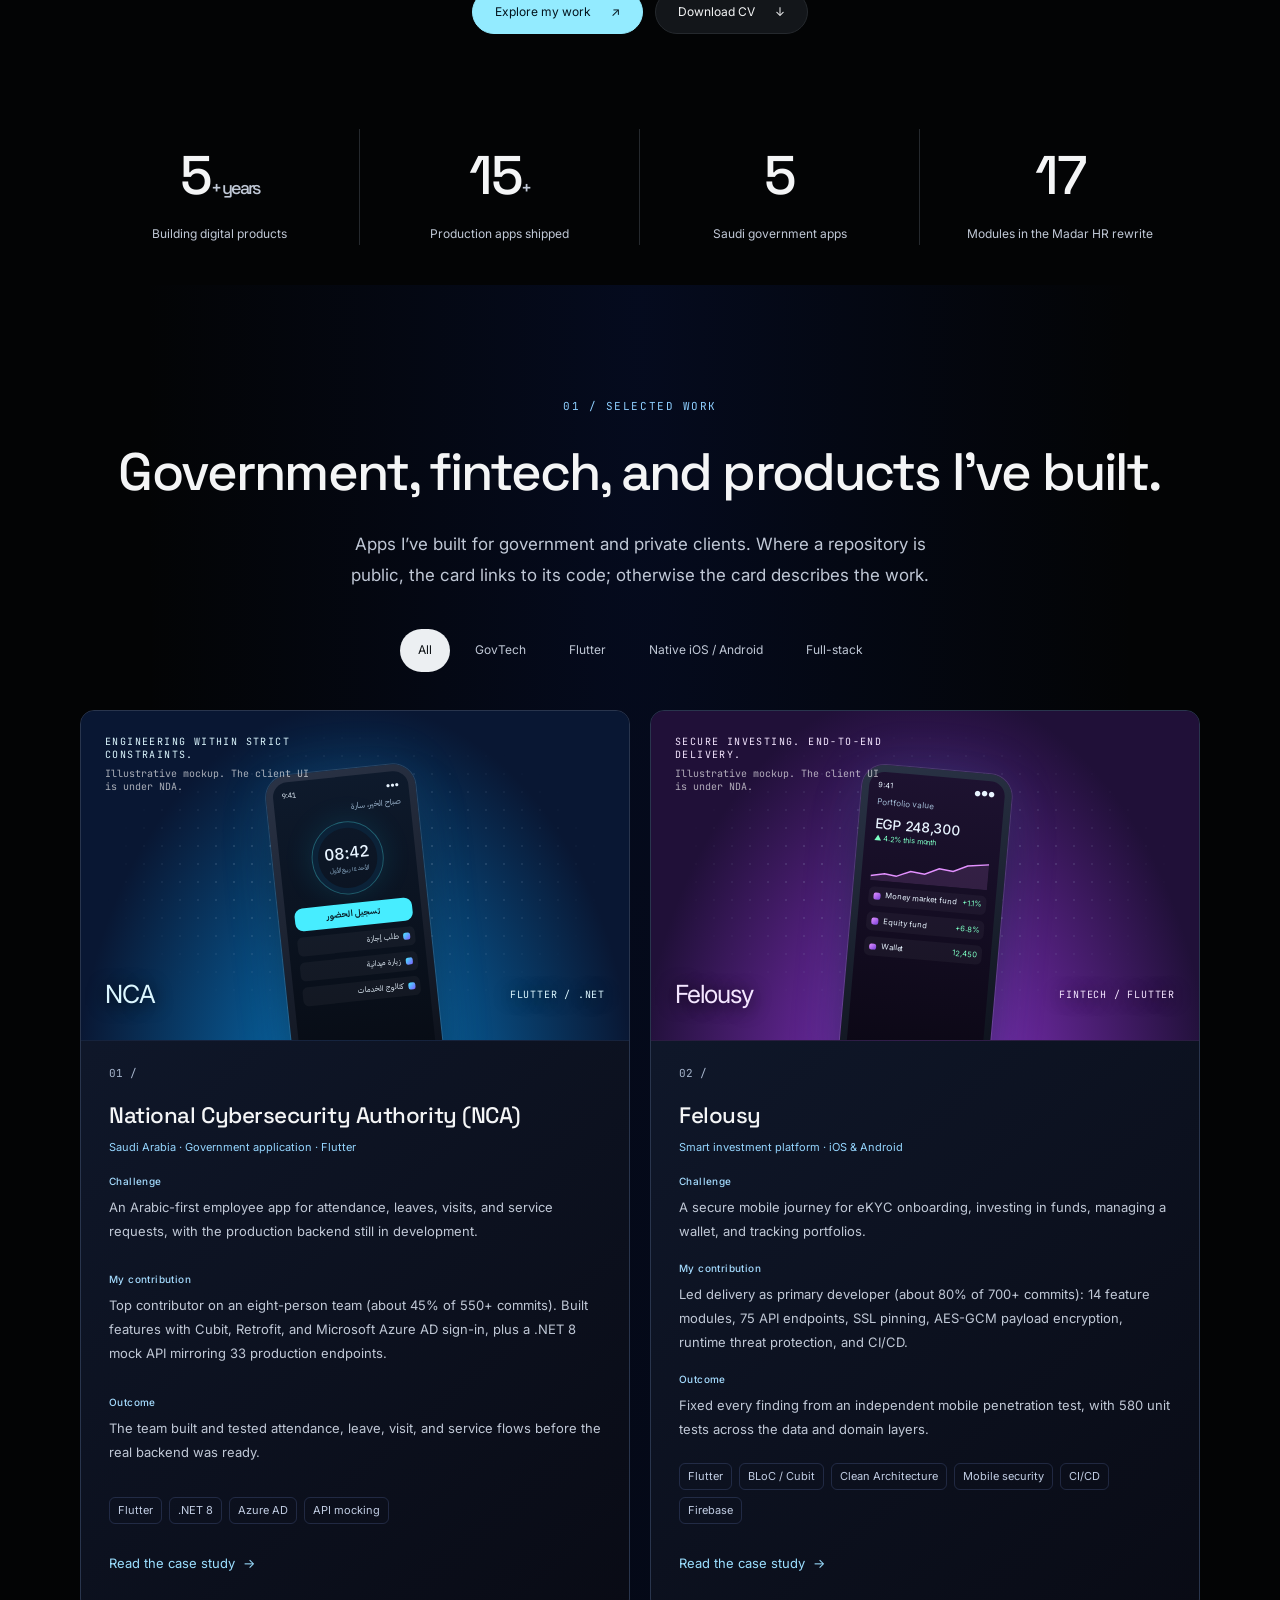
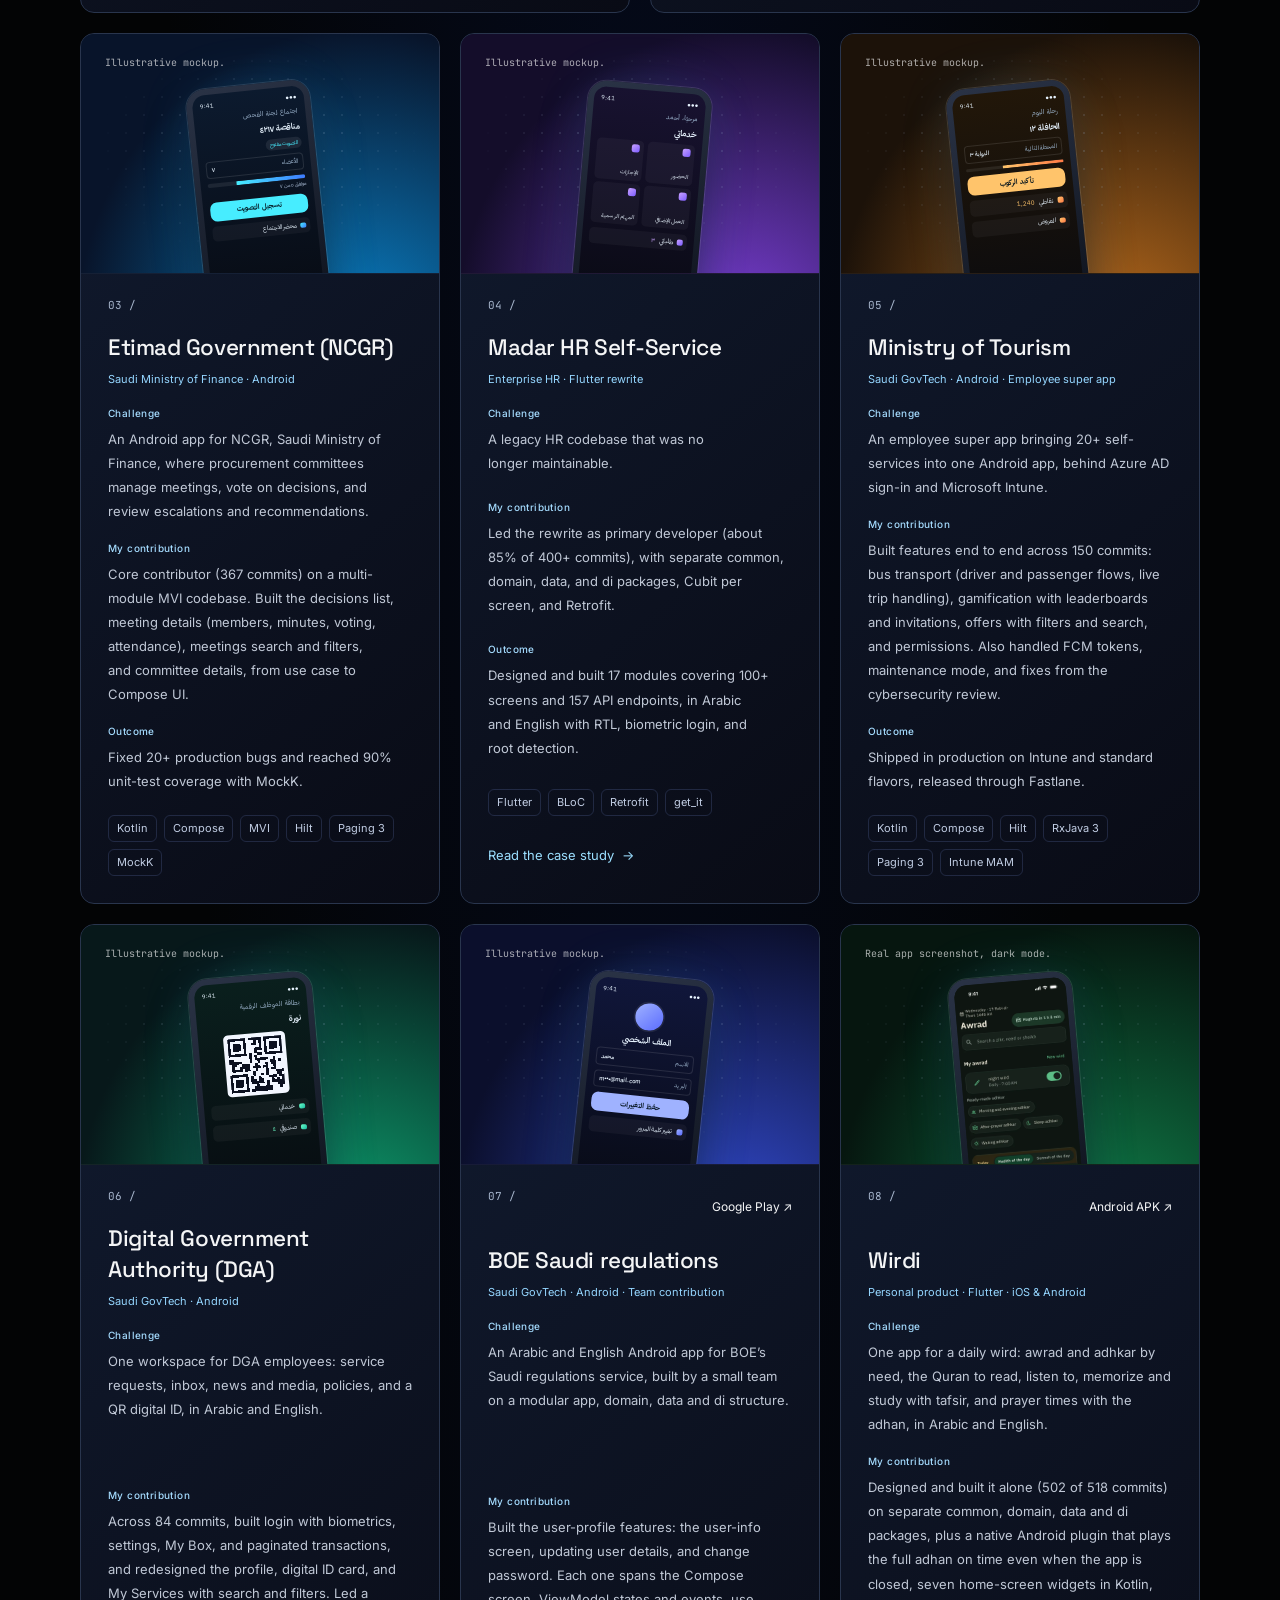
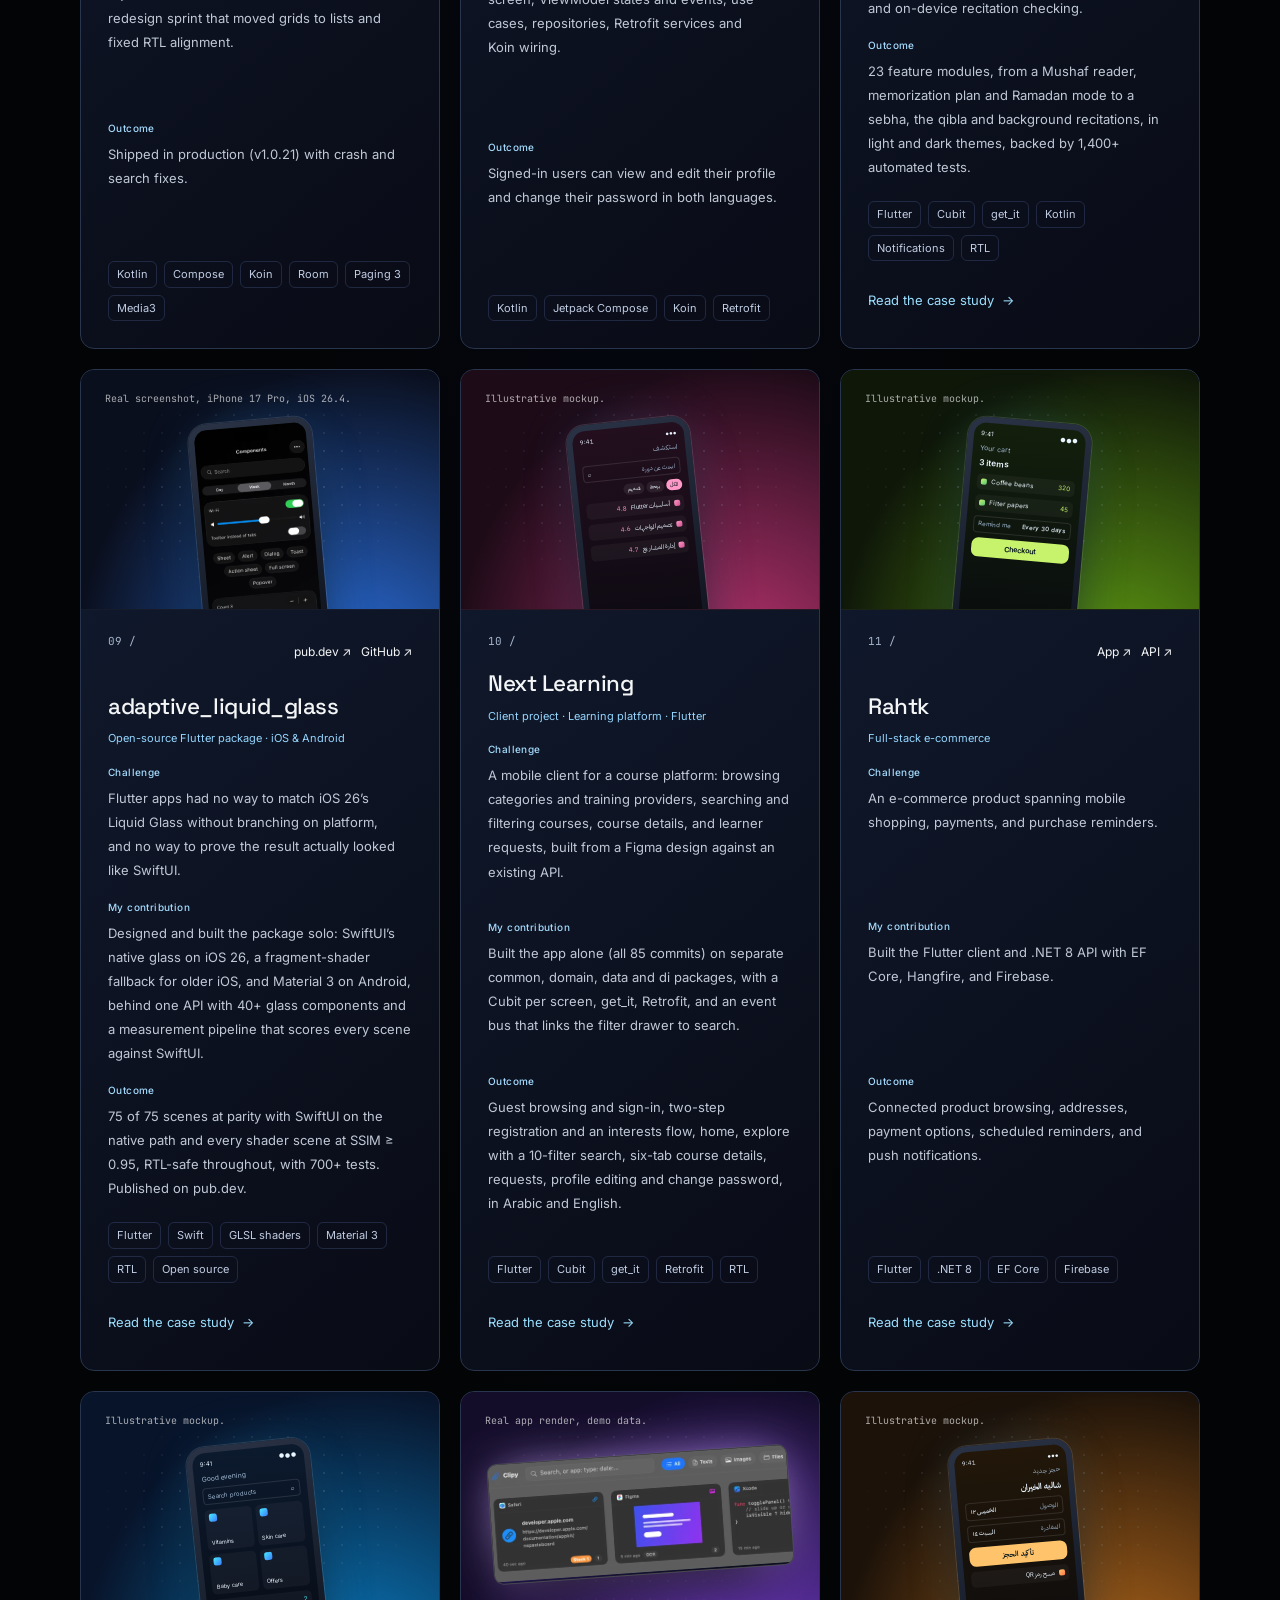
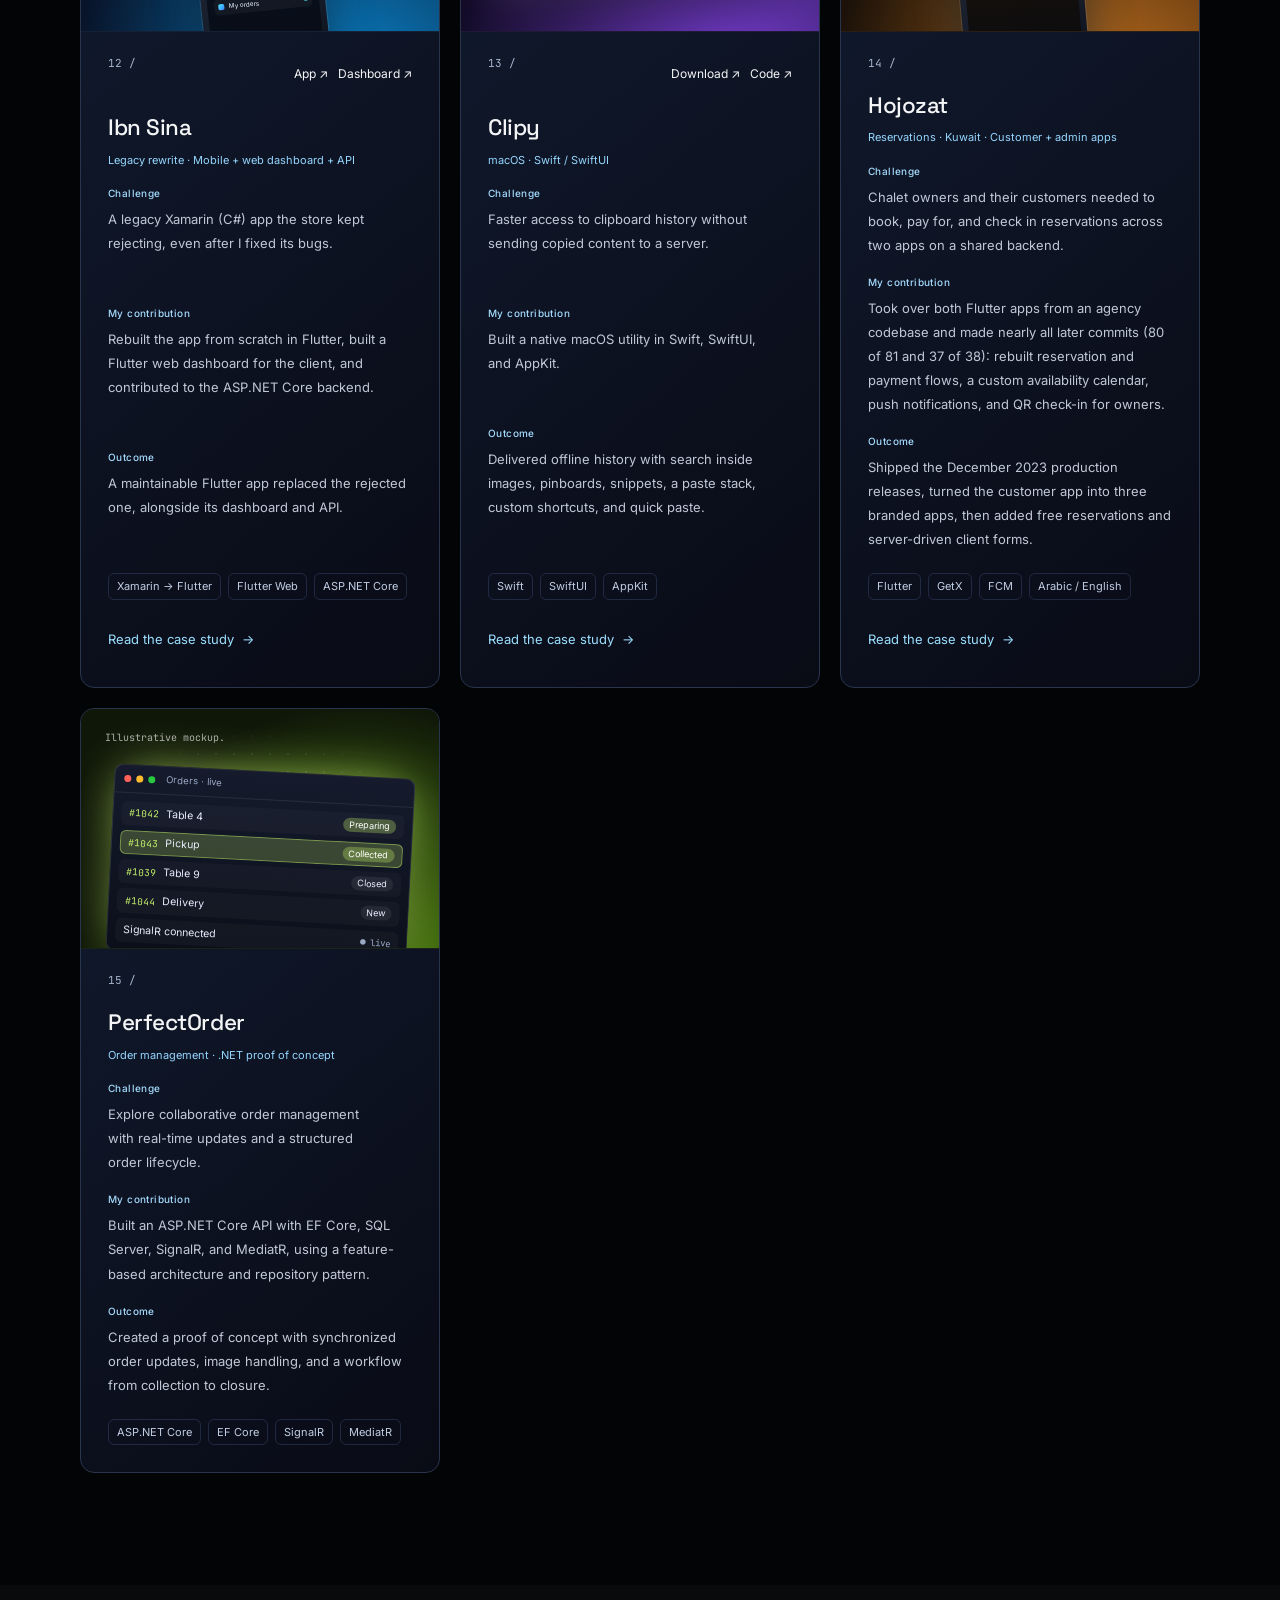
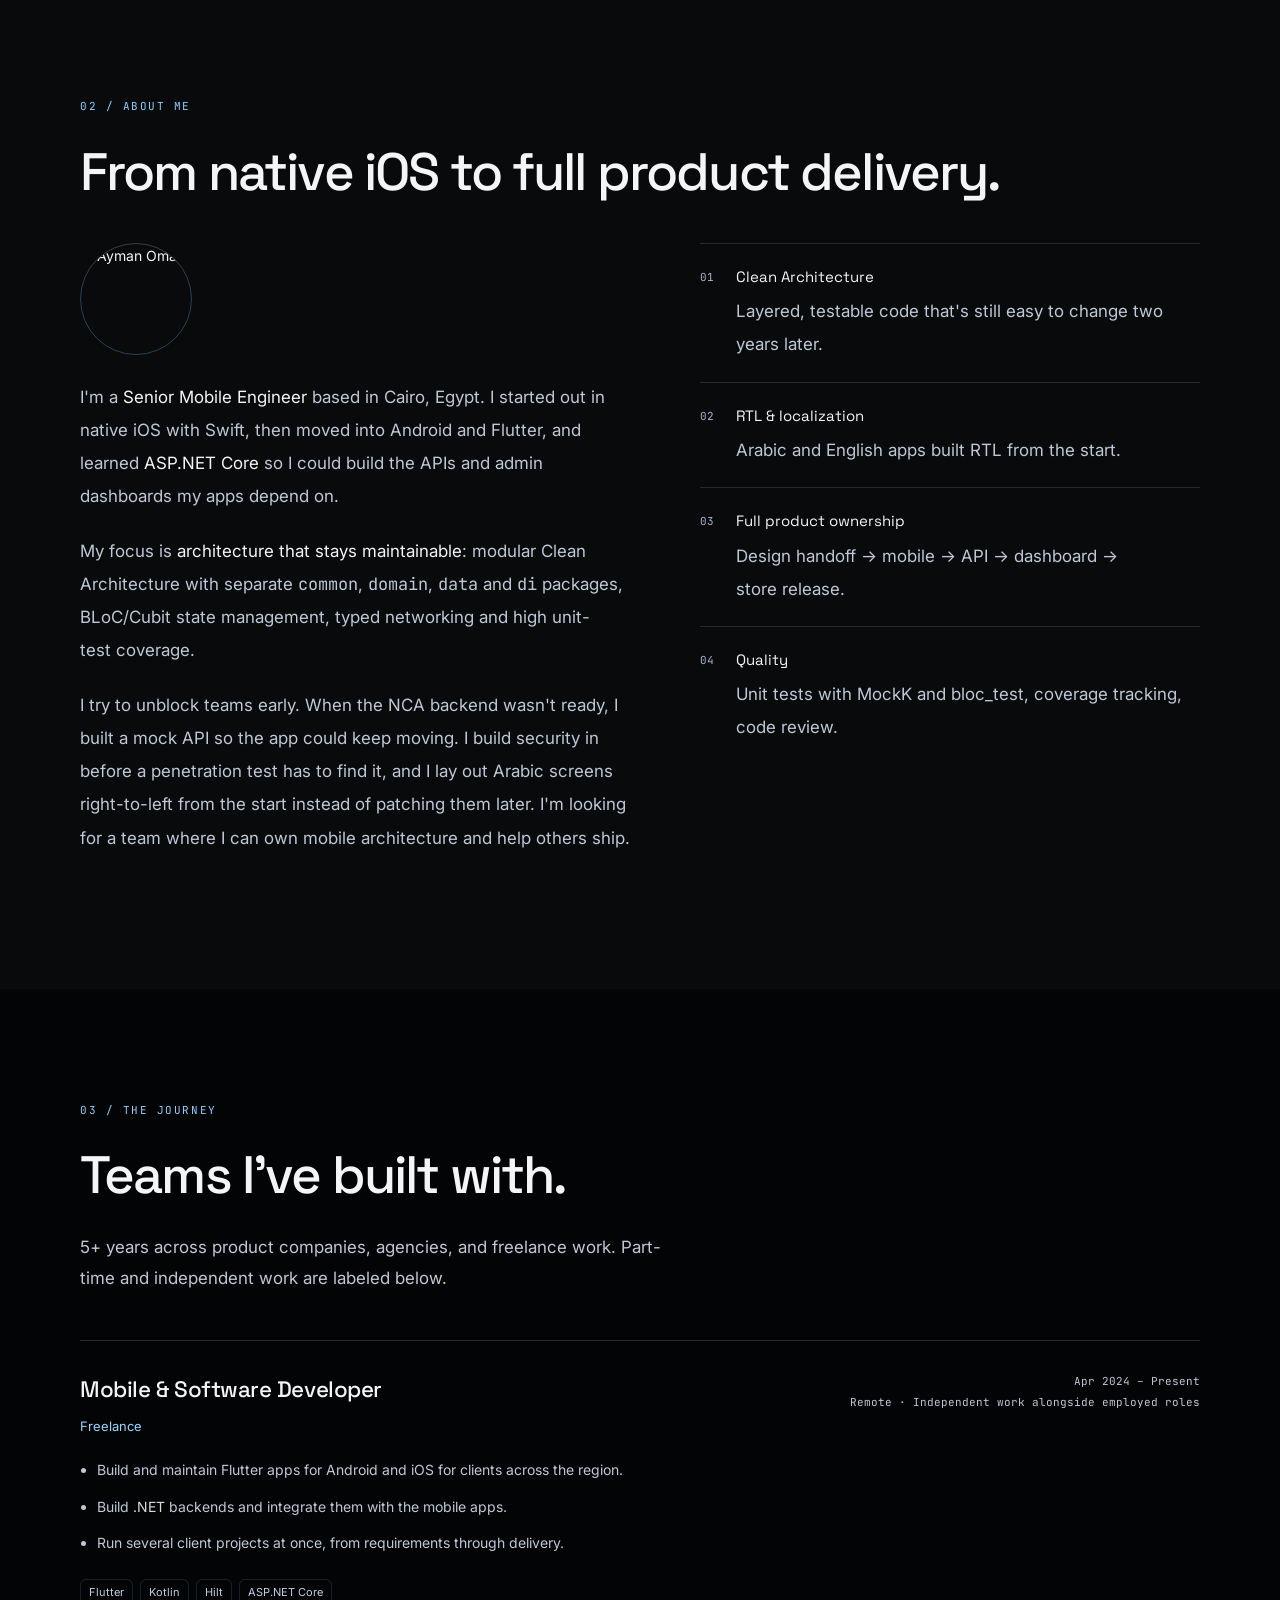
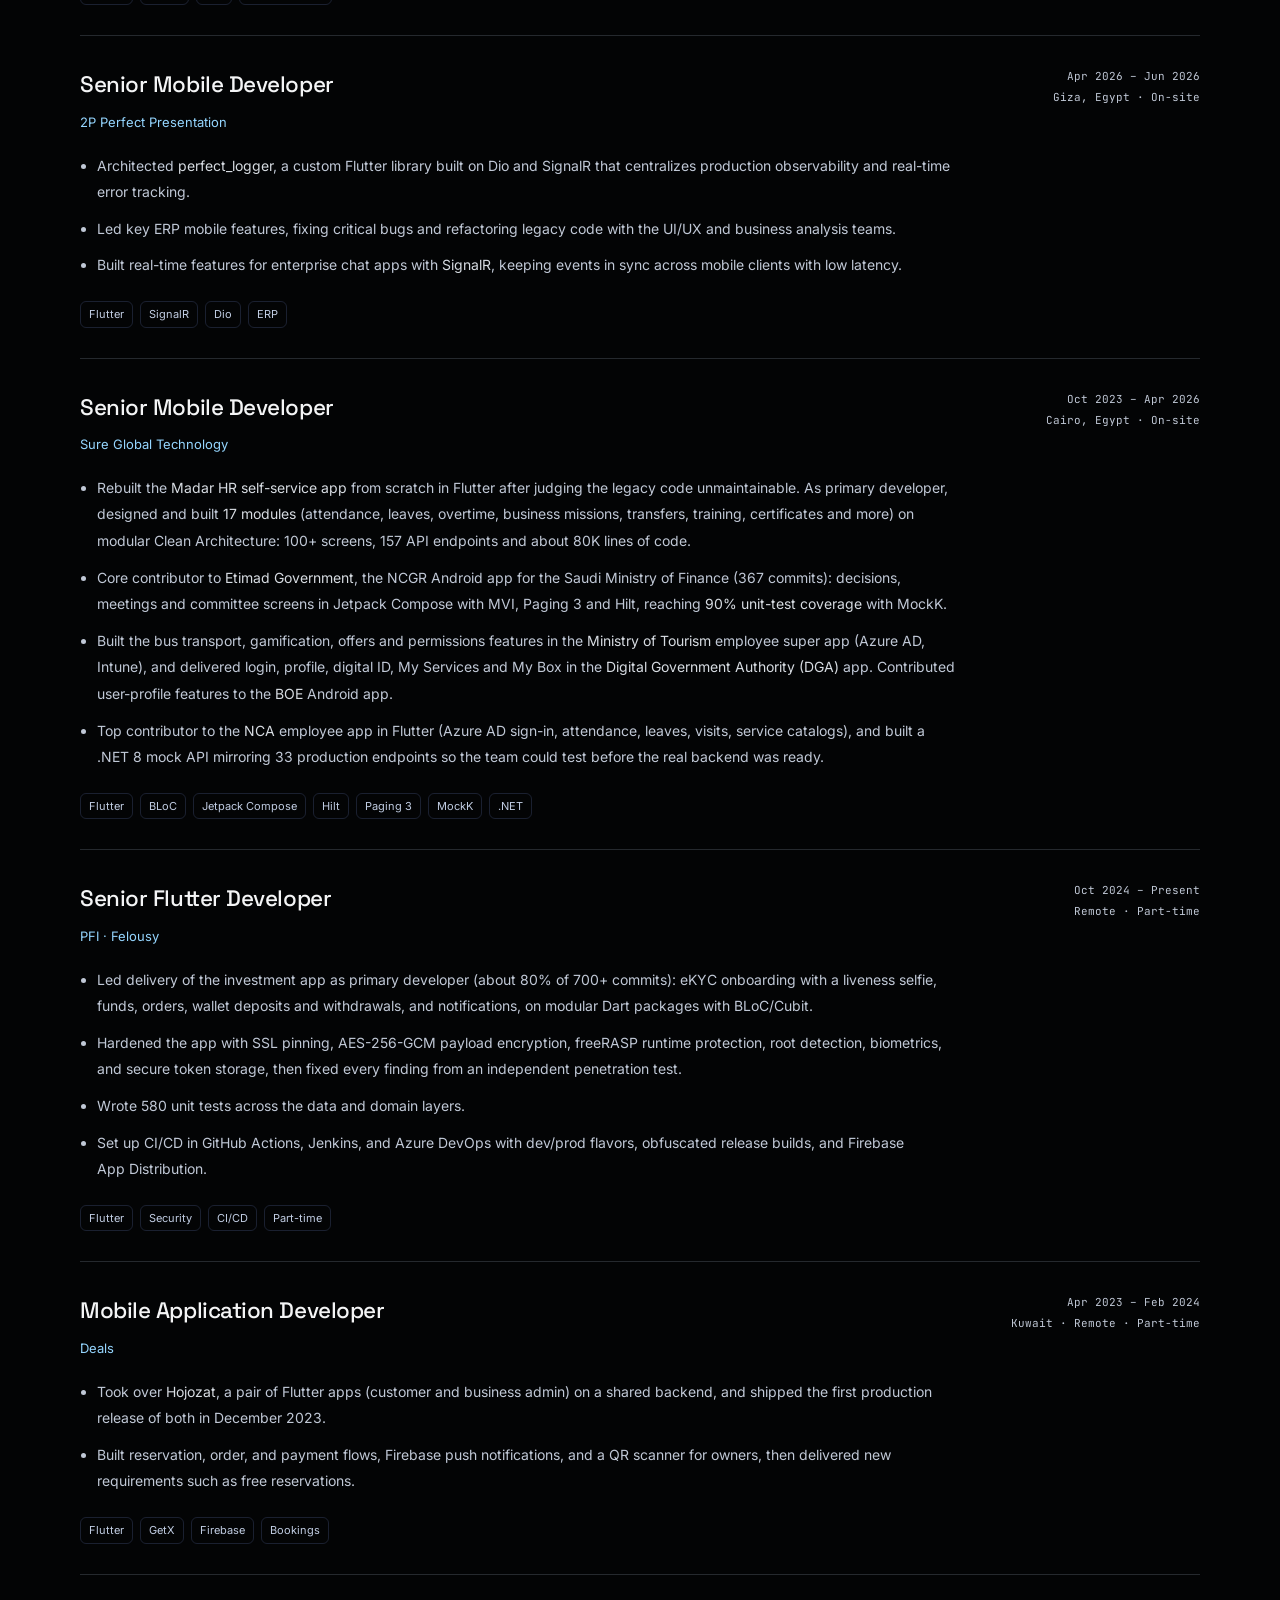
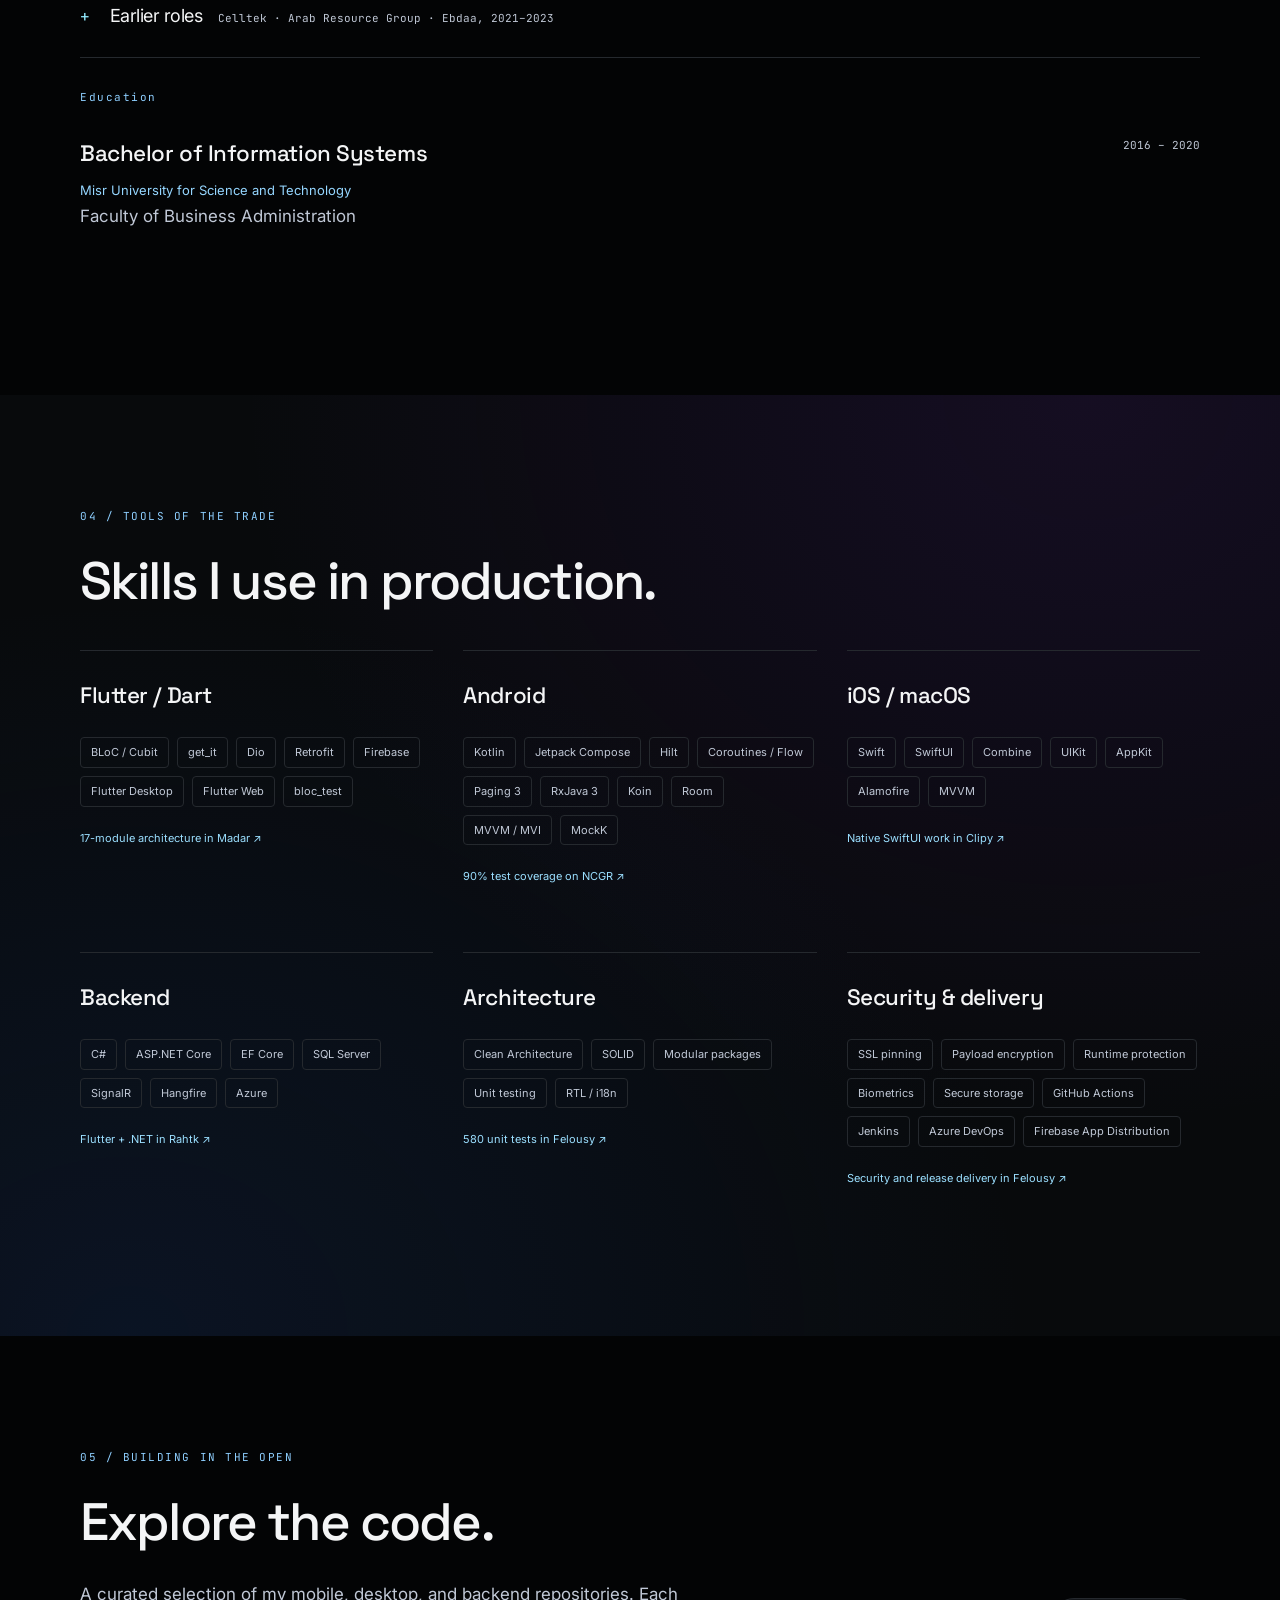
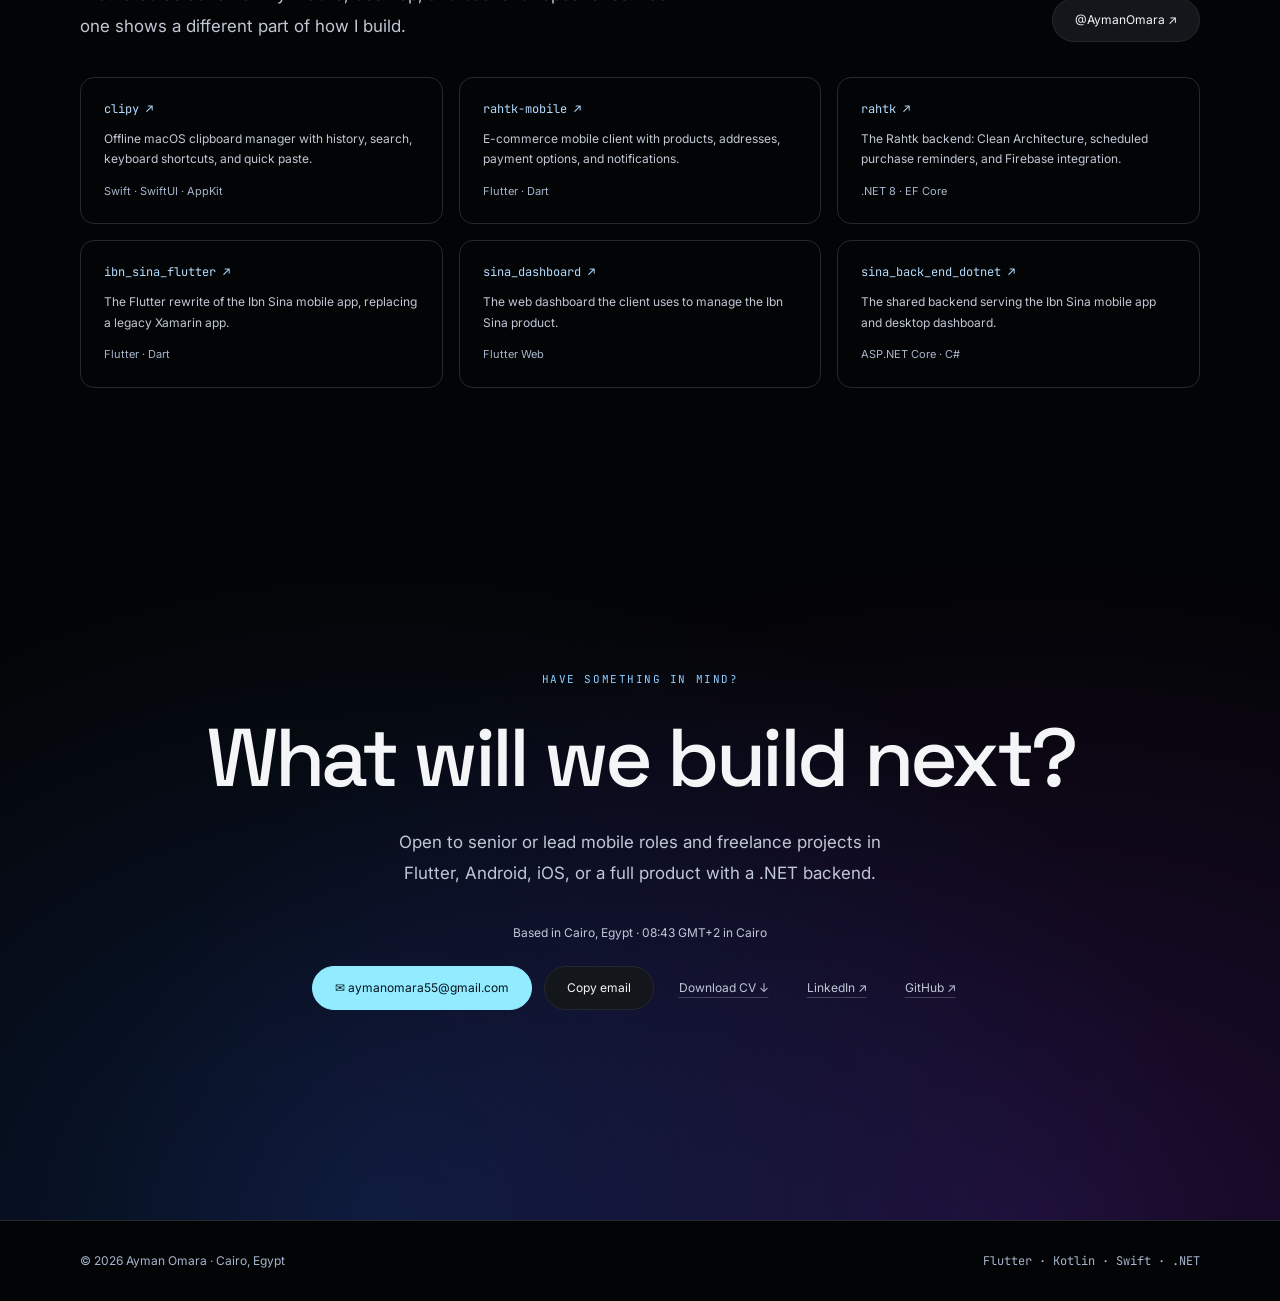
==== commit ce5068ad: "Add adaptive_liquid_glass project card and case study Co-Authored-By: Claude Fable 5.1 <noreply@anth" ====
--- a/index.html
+++ b/index.html
@@ -170,12 +170,20 @@
         <div class="tags"><span class="tag">Flutter</span><span class="tag">Cubit</span><span class="tag">get_it</span><span class="tag">Kotlin</span><span class="tag">Notifications</span><span class="tag">RTL</span></div>
         <a class="case-link" href="work/wirdi.html">Read the case study <span aria-hidden="true">→</span></a>
       </article>
+      <article class="proj reveal with-art" data-cat="flutter native" id="project-adaptive-liquid-glass">
+        <div class="project-art art-mini art-glass" style="--tilt:-5deg"><span class="project-art-label" aria-hidden="true">iOS 26 LIQUID GLASS FOR FLUTTER. ONE API.</span><span class="mock-note">Real screenshot, iPhone 17 Pro, iOS 26.4.</span><div class="phone phone-art phone-shot"><div class="phone-screen"><img src="assets/adaptive-liquid-glass/controls-dark.webp" alt="Glass search field, segmented control, toggles, slider and buttons in dark mode" width="600" height="1304" loading="lazy" decoding="async"></div></div></div>
+        <div class="proj-top"><div class="proj-ico">09 /</div><div class="proj-links"><a href="https://pub.dev/packages/adaptive_liquid_glass" target="_blank" rel="noopener">pub.dev ↗</a><a href="https://github.com/AymanOmara/adaptive_liquid_glass" target="_blank" rel="noopener">GitHub ↗</a></div></div>
+        <h3>adaptive_liquid_glass</h3><div class="kind">Open-source Flutter package · iOS &amp; Android</div>
+        <dl class="project-story"><div><dt>Challenge</dt><dd>Flutter apps had no way to match iOS 26’s Liquid Glass without branching on platform, and no way to prove the result actually looked like SwiftUI.</dd></div><div><dt>My contribution</dt><dd>Designed and built the package solo: SwiftUI’s native glass on iOS 26, a fragment-shader fallback for older iOS, and Material 3 on Android, behind one API with 40+ glass components and a measurement pipeline that scores every scene against SwiftUI.</dd></div><div><dt>Outcome</dt><dd>75 of 75 scenes at parity with SwiftUI on the native path and every shader scene at SSIM ≥ 0.95, RTL-safe throughout, with 700+ tests. Published on pub.dev.</dd></div></dl>
+        <div class="tags"><span class="tag">Flutter</span><span class="tag">Swift</span><span class="tag">GLSL shaders</span><span class="tag">Material 3</span><span class="tag">RTL</span><span class="tag">Open source</span></div>
+        <a class="case-link" href="work/adaptive-liquid-glass.html">Read the case study <span aria-hidden="true">→</span></a>
+      </article>
       <article class="proj reveal with-art" data-cat="flutter" id="project-nextlearning">
         <div class="project-art art-mini art-rose" aria-hidden="true"><span class="project-art-label">BUILT SOLO, FROM FIGMA TO RELEASE.</span><span class="mock-note">Illustrative mockup.</span><div class="phone phone-art" dir="rtl" lang="ar"><div class="phone-screen">
           <div class="ph-status"><span>9:41</span><span>●●●</span></div>
           <div class="ph-greet">استكشف</div><div class="ph-field">ابحث عن دورة<b>⌕</b></div><div class="ph-chips"><span class="on">الكل</span><span>برمجة</span><span>تصميم</span></div><div class="ph-row"><i></i>أساسيات Flutter<em>4.8</em></div><div class="ph-row"><i></i>تصميم الواجهات<em>4.6</em></div><div class="ph-row"><i></i>إدارة المشاريع<em>4.7</em></div>
         </div></div></div>
-        <div class="proj-top"><div class="proj-ico">09 /</div></div>
+        <div class="proj-top"><div class="proj-ico">10 /</div></div>
         <h3>Next Learning</h3><div class="kind">Client project · Learning platform · Flutter</div>
         <dl class="project-story"><div><dt>Challenge</dt><dd>A mobile client for a course platform: browsing categories and training providers, searching and filtering courses, course details, and learner requests, built from a Figma design against an existing API.</dd></div><div><dt>My contribution</dt><dd>Built the app alone (all 85 commits) on separate common, domain, data and di packages, with a Cubit per screen, get_it, Retrofit, and an event bus that links the filter drawer to search.</dd></div><div><dt>Outcome</dt><dd>Guest browsing and sign-in, two-step registration and an interests flow, home, explore with a 10-filter search, six-tab course details, requests, profile editing and change password, in Arabic and English.</dd></div></dl>
         <div class="tags"><span class="tag">Flutter</span><span class="tag">Cubit</span><span class="tag">get_it</span><span class="tag">Retrofit</span><span class="tag">RTL</span></div>
@@ -186,7 +194,7 @@
           <div class="ph-status"><span>9:41</span><span>●●●</span></div>
           <div class="ph-greet">Your cart</div><div class="ph-title">3 items</div><div class="ph-row"><i></i>Coffee beans<em>320</em></div><div class="ph-row"><i></i>Filter papers<em>45</em></div><div class="ph-field">Remind me<b>Every 30 days</b></div><div class="ph-cta">Checkout</div>
         </div></div></div>
-        <div class="proj-top"><div class="proj-ico">10 /</div><div class="proj-links"><a href="https://github.com/AymanOmara/rahtk-mobile" target="_blank" rel="noopener">App ↗</a><a href="https://github.com/AymanOmara/rahtk" target="_blank" rel="noopener">API ↗</a></div></div>
+        <div class="proj-top"><div class="proj-ico">11 /</div><div class="proj-links"><a href="https://github.com/AymanOmara/rahtk-mobile" target="_blank" rel="noopener">App ↗</a><a href="https://github.com/AymanOmara/rahtk" target="_blank" rel="noopener">API ↗</a></div></div>
         <h3>Rahtk</h3><div class="kind">Full-stack e-commerce</div>
         <dl class="project-story"><div><dt>Challenge</dt><dd>An e-commerce product spanning mobile shopping, payments, and purchase reminders.</dd></div><div><dt>My contribution</dt><dd>Built the Flutter client and .NET 8 API with EF Core, Hangfire, and Firebase.</dd></div><div><dt>Outcome</dt><dd>Connected product browsing, addresses, payment options, scheduled reminders, and push notifications.</dd></div></dl>
         <div class="tags"><span class="tag">Flutter</span><span class="tag">.NET 8</span><span class="tag">EF Core</span><span class="tag">Firebase</span></div>
@@ -197,7 +205,7 @@
           <div class="ph-status"><span>9:41</span><span>●●●</span></div>
           <div class="ph-greet">Good evening</div><div class="ph-field">Search products<b>⌕</b></div><div class="ph-grid"><div class="ph-tile"><i></i><span>Vitamins</span></div><div class="ph-tile"><i></i><span>Skin care</span></div><div class="ph-tile"><i></i><span>Baby care</span></div><div class="ph-tile"><i></i><span>Offers</span></div></div><div class="ph-row"><i></i>My orders<em>2</em></div>
         </div></div></div>
-        <div class="proj-top"><div class="proj-ico">11 /</div><div class="proj-links"><a href="https://github.com/AymanOmara/ibn_sina_flutter" target="_blank" rel="noopener">App ↗</a><a href="https://github.com/AymanOmara/sina_dashboard" target="_blank" rel="noopener">Dashboard ↗</a></div></div>
+        <div class="proj-top"><div class="proj-ico">12 /</div><div class="proj-links"><a href="https://github.com/AymanOmara/ibn_sina_flutter" target="_blank" rel="noopener">App ↗</a><a href="https://github.com/AymanOmara/sina_dashboard" target="_blank" rel="noopener">Dashboard ↗</a></div></div>
         <h3>Ibn Sina</h3><div class="kind">Legacy rewrite · Mobile + web dashboard + API</div>
         <dl class="project-story"><div><dt>Challenge</dt><dd>A legacy Xamarin (C#) app the store kept rejecting, even after I fixed its bugs.</dd></div><div><dt>My contribution</dt><dd>Rebuilt the app from scratch in Flutter, built a Flutter web dashboard for the client, and contributed to the ASP.NET Core backend.</dd></div><div><dt>Outcome</dt><dd>A maintainable Flutter app replaced the rejected one, alongside its dashboard and API.</dd></div></dl>
         <div class="tags"><span class="tag">Xamarin → Flutter</span><span class="tag">Flutter Web</span><span class="tag">ASP.NET Core</span></div>
@@ -205,7 +213,7 @@
       </article>
       <article class="proj reveal with-art" data-cat="native" id="project-clipy">
         <div class="project-art art-mini art-violet" aria-hidden="true"><span class="project-art-label">OFFLINE BY DESIGN.</span><span class="mock-note">Real app render, demo data.</span><div class="mac mac-shot"><img src="assets/clipy/panel-card.webp?v=1.1" alt="" width="700" height="280" loading="lazy"></div></div>
-        <div class="proj-top"><div class="proj-ico">12 /</div><div class="proj-links"><a href="https://github.com/AymanOmara/clipy/releases/latest" target="_blank" rel="noopener">Download ↗</a><a href="https://github.com/AymanOmara/clipy" target="_blank" rel="noopener">Code ↗</a></div></div>
+        <div class="proj-top"><div class="proj-ico">13 /</div><div class="proj-links"><a href="https://github.com/AymanOmara/clipy/releases/latest" target="_blank" rel="noopener">Download ↗</a><a href="https://github.com/AymanOmara/clipy" target="_blank" rel="noopener">Code ↗</a></div></div>
         <h3>Clipy</h3><div class="kind">macOS · Swift / SwiftUI</div>
         <dl class="project-story"><div><dt>Challenge</dt><dd>Faster access to clipboard history without sending copied content to a server.</dd></div><div><dt>My contribution</dt><dd>Built a native macOS utility in Swift, SwiftUI, and AppKit.</dd></div><div><dt>Outcome</dt><dd>Delivered offline history with search inside images, pinboards, snippets, a paste stack, custom shortcuts, and quick paste.</dd></div></dl>
         <div class="tags"><span class="tag">Swift</span><span class="tag">SwiftUI</span><span class="tag">AppKit</span></div>
@@ -217,7 +225,7 @@
           <div class="ph-status"><span>9:41</span><span>●●●</span></div>
           <div class="ph-greet">حجز جديد</div><div class="ph-title">شاليه الخيران</div><div class="ph-field">الوصول<b>الخميس ١٢</b></div><div class="ph-field">المغادرة<b>السبت ١٤</b></div><div class="ph-cta">تأكيد الحجز</div><div class="ph-row"><i></i>مسح رمز QR</div>
         </div></div></div>
-        <div class="proj-top"><div class="proj-ico">13 /</div></div>
+        <div class="proj-top"><div class="proj-ico">14 /</div></div>
         <h3>Hojozat</h3><div class="kind">Reservations · Kuwait · Customer + admin apps</div>
         <dl class="project-story"><div><dt>Challenge</dt><dd>Chalet owners and their customers needed to book, pay for, and check in reservations across two apps on a shared backend.</dd></div><div><dt>My contribution</dt><dd>Took over both Flutter apps from an agency codebase and made nearly all later commits (80 of 81 and 37 of 38): rebuilt reservation and payment flows, a custom availability calendar, push notifications, and QR check-in for owners.</dd></div><div><dt>Outcome</dt><dd>Shipped the December 2023 production releases, turned the customer app into three branded apps, then added free reservations and server-driven client forms.</dd></div></dl>
         <div class="tags"><span class="tag">Flutter</span><span class="tag">GetX</span><span class="tag">FCM</span><span class="tag">Arabic / English</span></div>
@@ -226,7 +234,7 @@
 
       <article class="proj reveal with-art" data-cat="fullstack" id="project-perfectorder">
         <div class="project-art art-mini art-lime" style="--tilt:3deg" aria-hidden="true"><span class="project-art-label">ORDERS IN SYNC, IN REAL TIME.</span><span class="mock-note">Illustrative mockup.</span><div class="mac"><div class="mac-bar"><i></i><i></i><i></i><span>Orders · live</span></div><div class="mac-body"><div class="mac-row"><b>#1042</b>Table 4<span class="st live">Preparing</span></div><div class="mac-row on"><b>#1043</b>Pickup<span class="st live">Collected</span></div><div class="mac-row"><b>#1039</b>Table 9<span class="st">Closed</span></div><div class="mac-row"><b>#1044</b>Delivery<span class="st">New</span></div><div class="mac-row">SignalR connected<em>● live</em></div></div></div></div>
-        <div class="proj-top"><div class="proj-ico">14 /</div></div>
+        <div class="proj-top"><div class="proj-ico">15 /</div></div>
         <h3>PerfectOrder</h3><div class="kind">Order management · .NET proof of concept</div>
         <dl class="project-story"><div><dt>Challenge</dt><dd>Explore collaborative order management with real-time updates and a structured order lifecycle.</dd></div><div><dt>My contribution</dt><dd>Built an ASP.NET Core API with EF Core, SQL Server, SignalR, and MediatR, using a feature-based architecture and repository pattern.</dd></div><div><dt>Outcome</dt><dd>Created a proof of concept with synchronized order updates, image handling, and a workflow from collection to closure.</dd></div></dl>
         <div class="tags"><span class="tag">ASP.NET Core</span><span class="tag">EF Core</span><span class="tag">SignalR</span><span class="tag">MediatR</span></div>
--- a/styles.css
+++ b/styles.css
@@ -1101,6 +1101,7 @@
 /* ---- Real app screenshots inside the phone frame ---- */
 .phone-shot .phone-screen { padding: 0; gap: 0; background: #0d1512; }
 .phone-shot img { display: block; width: 100%; height: 100%; object-fit: cover; object-position: top; }
+.art-glass { --glow: #2a6bd6; --base: #0a0f1e; --a1: #9fd6ff; --a2: #5b8cff; --screen: #0b1020; }
 .art-emerald { --glow: #0f7a47; --base: #06160f; --a1: #7fe0a8; --a2: #d9b45a; --screen: #0d1512; }
 
 /* ---- Rahtk API showcase: Swagger-style windows, code, data model, flow ---- */
